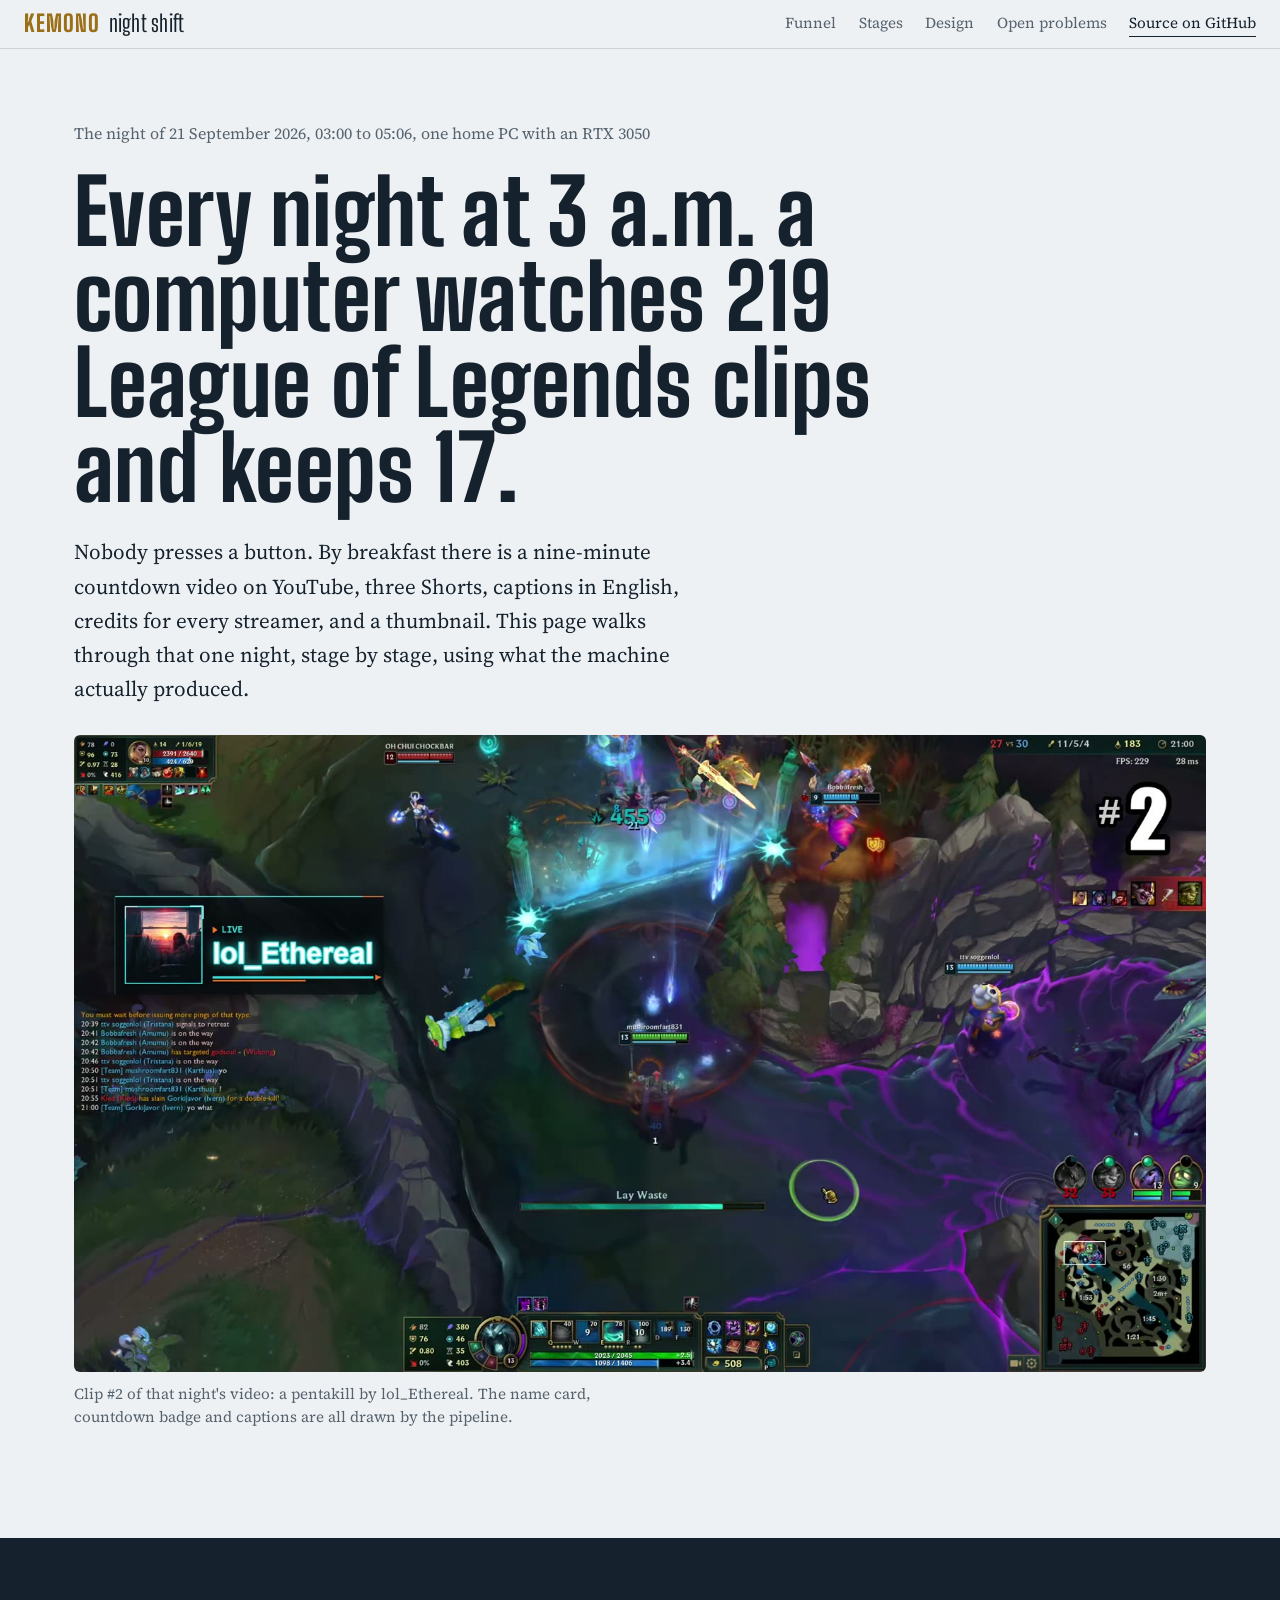
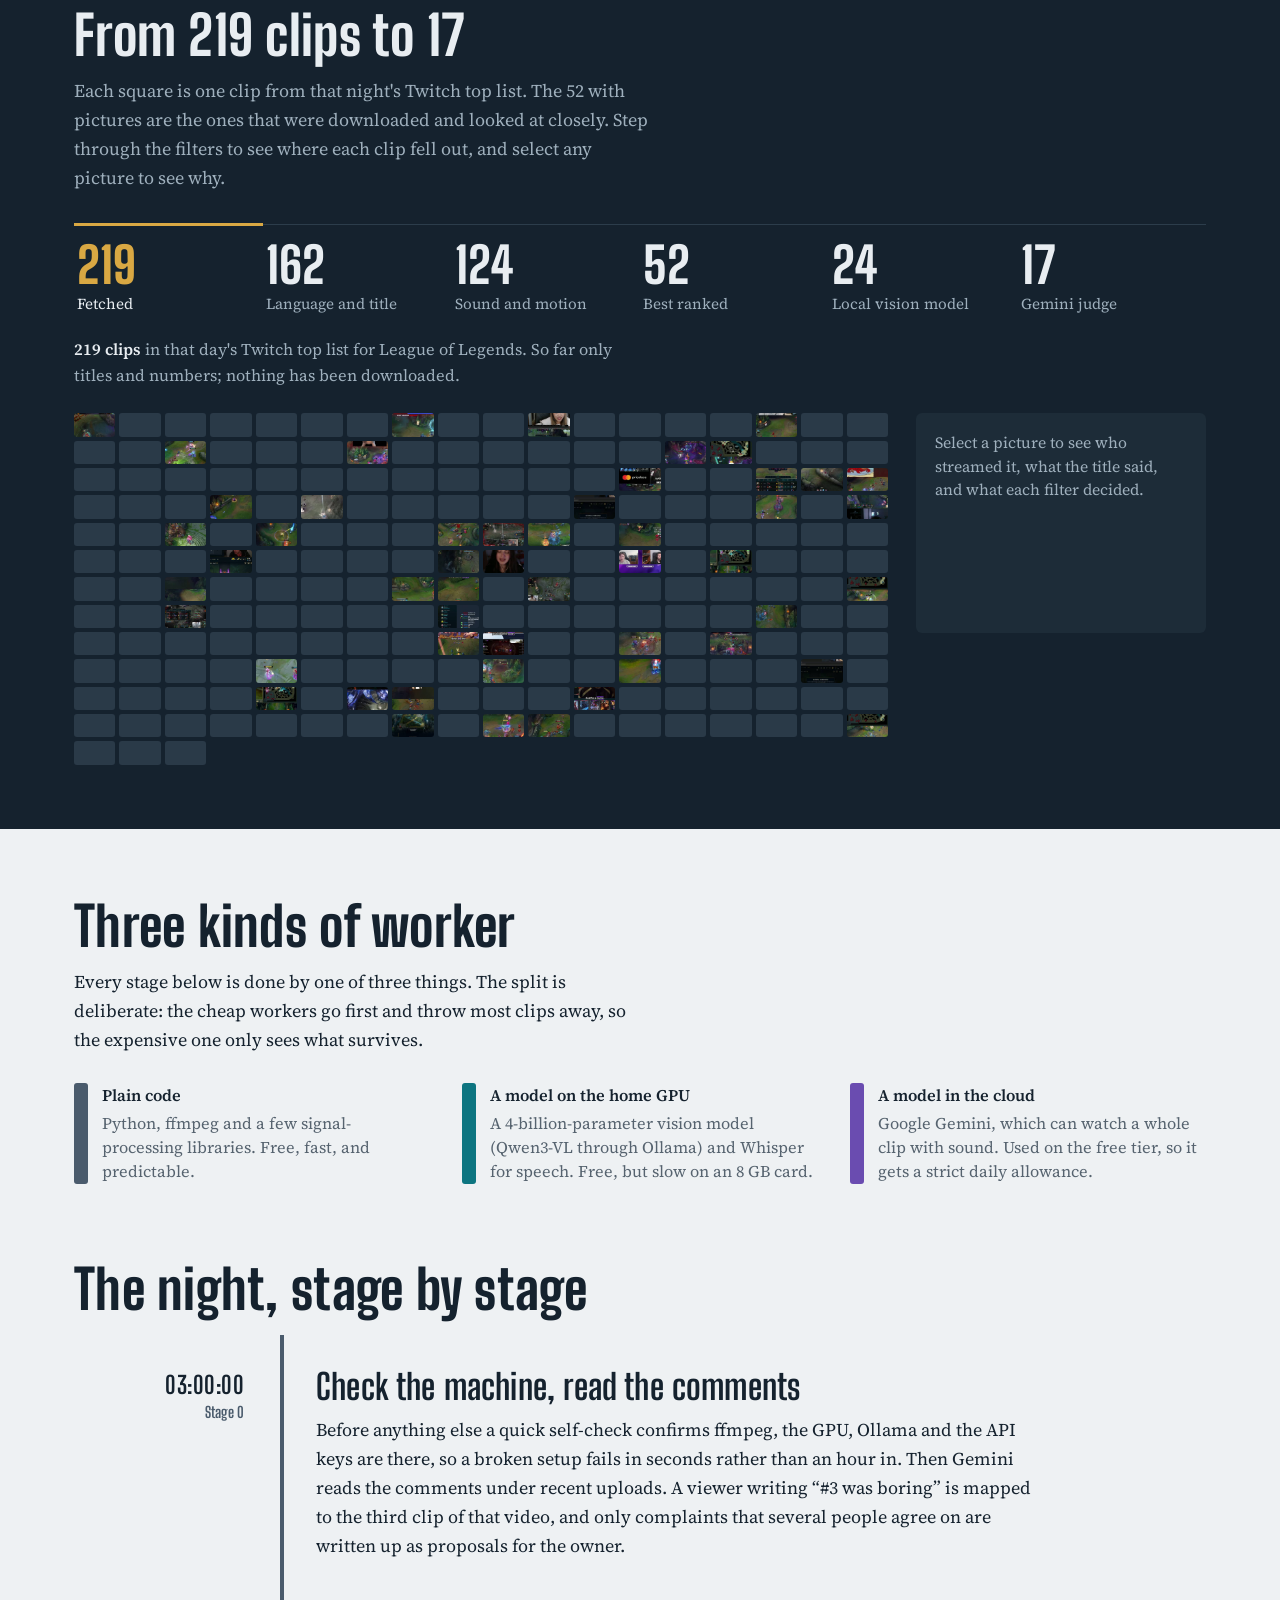
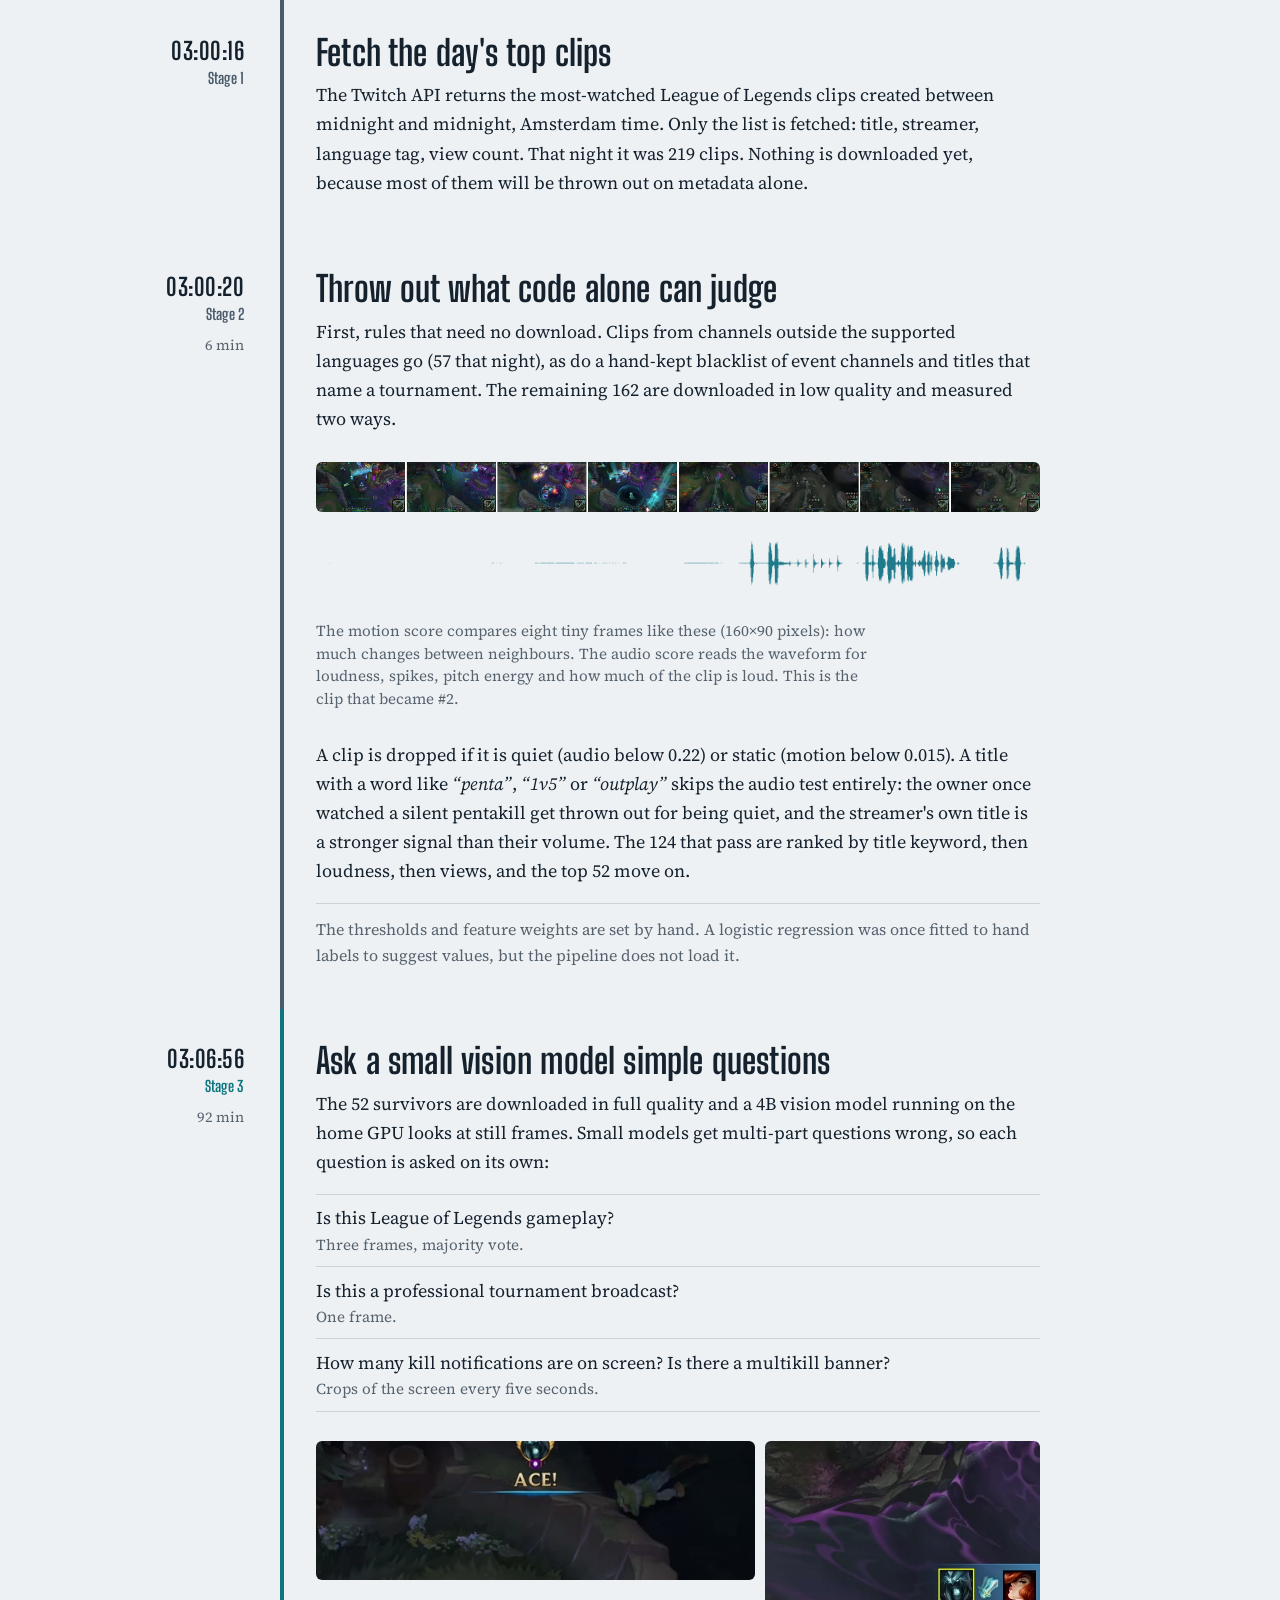
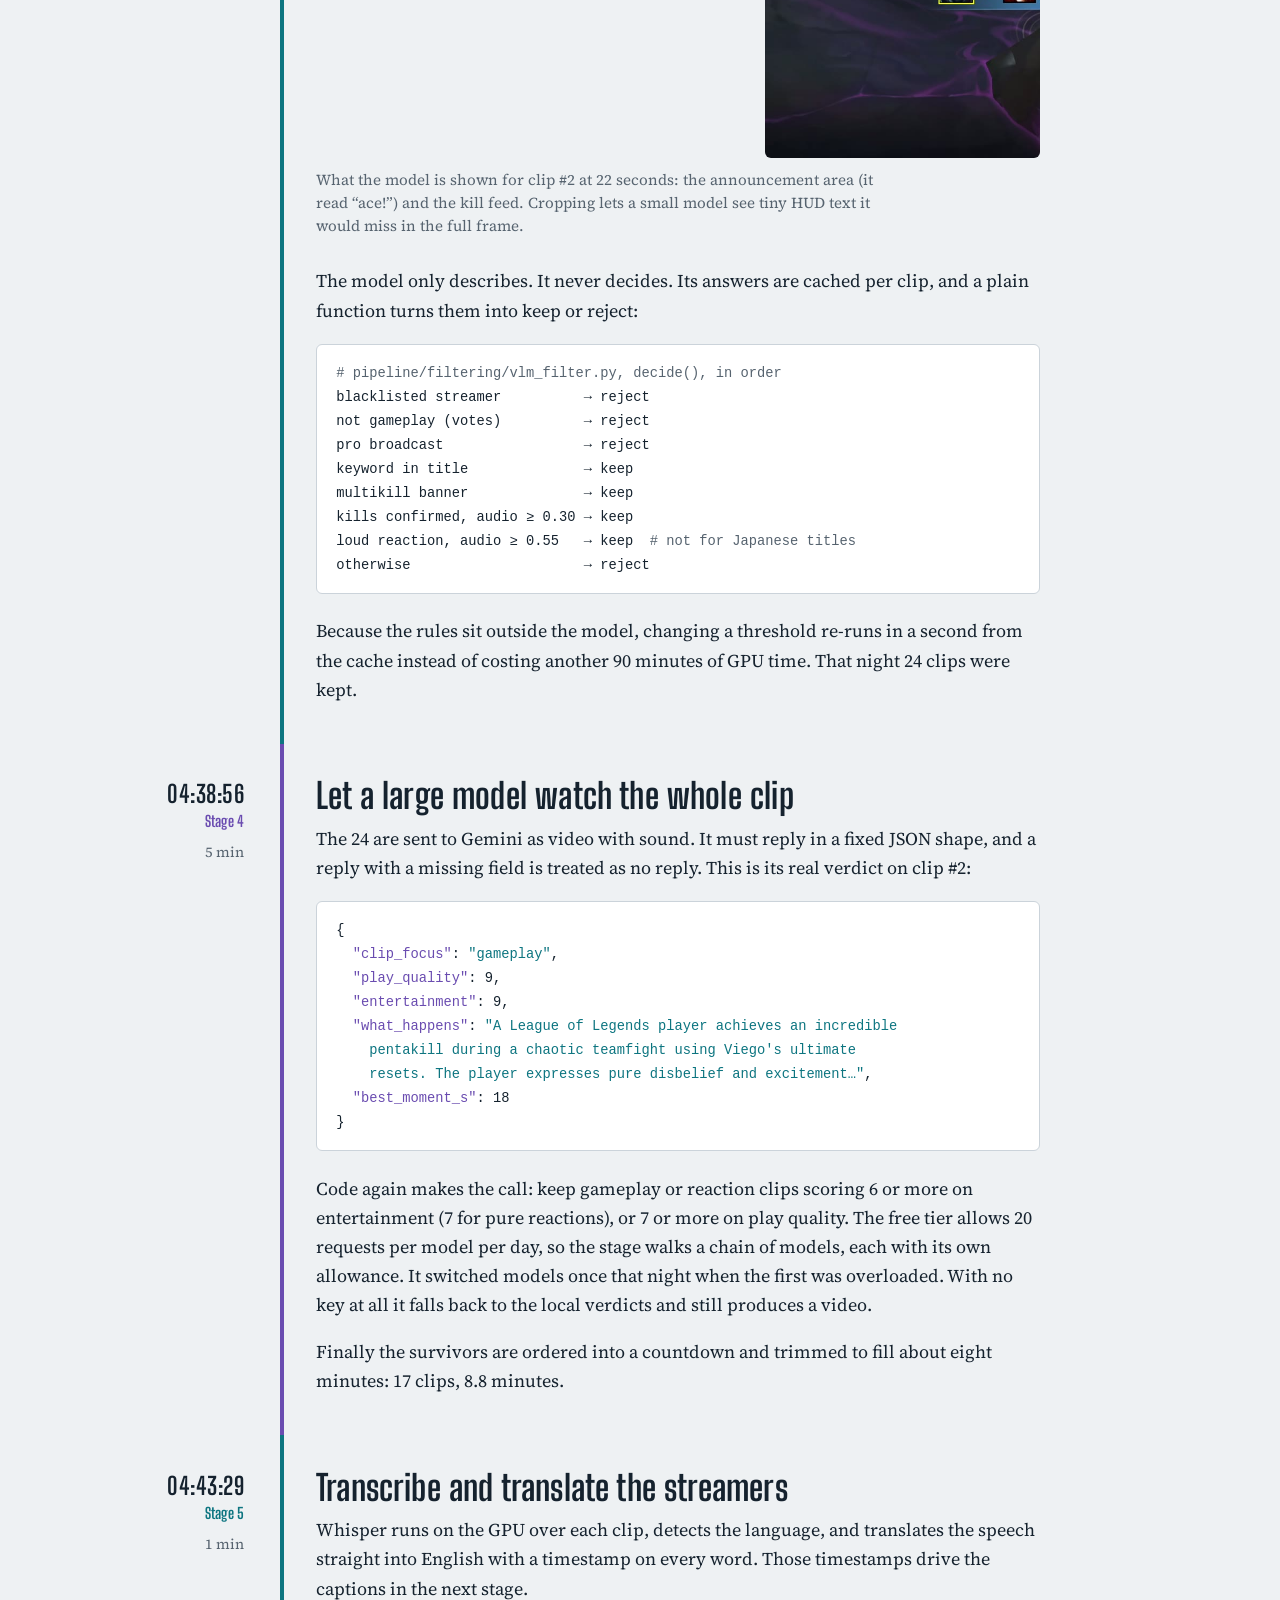
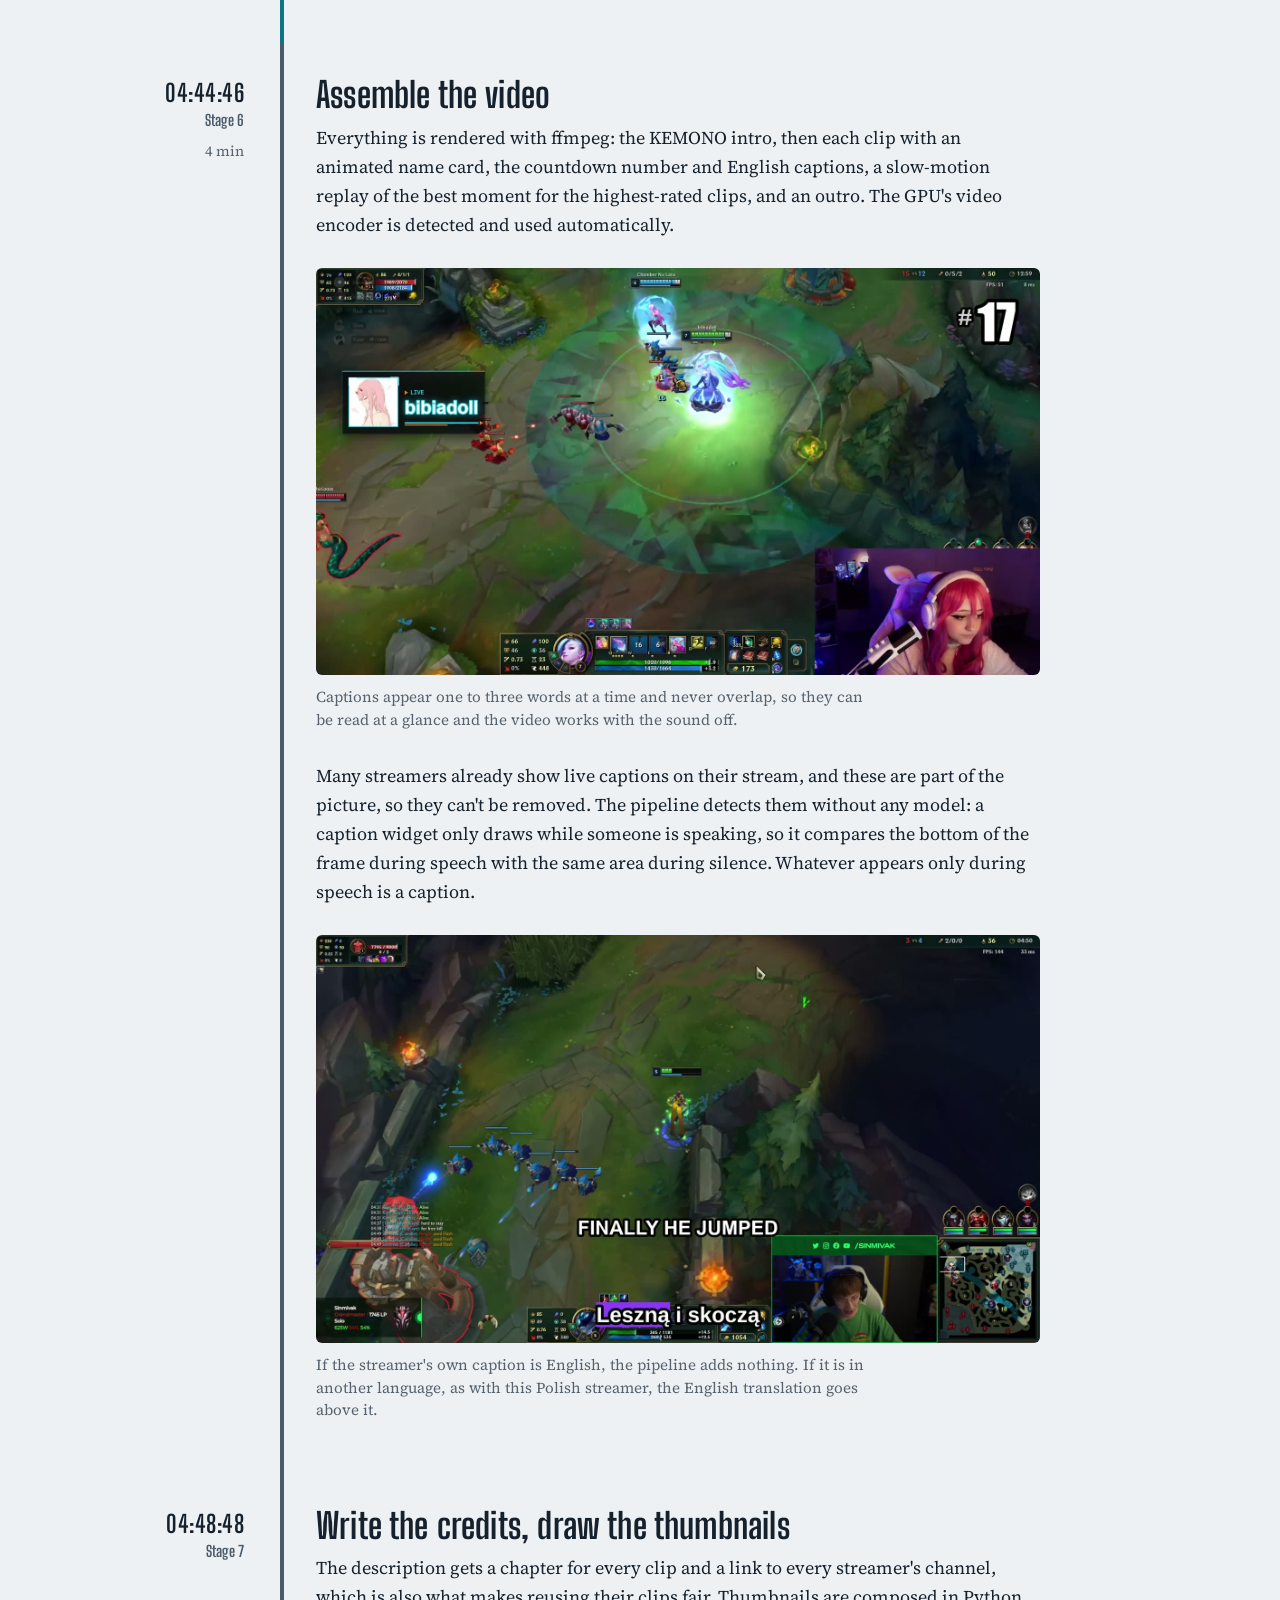
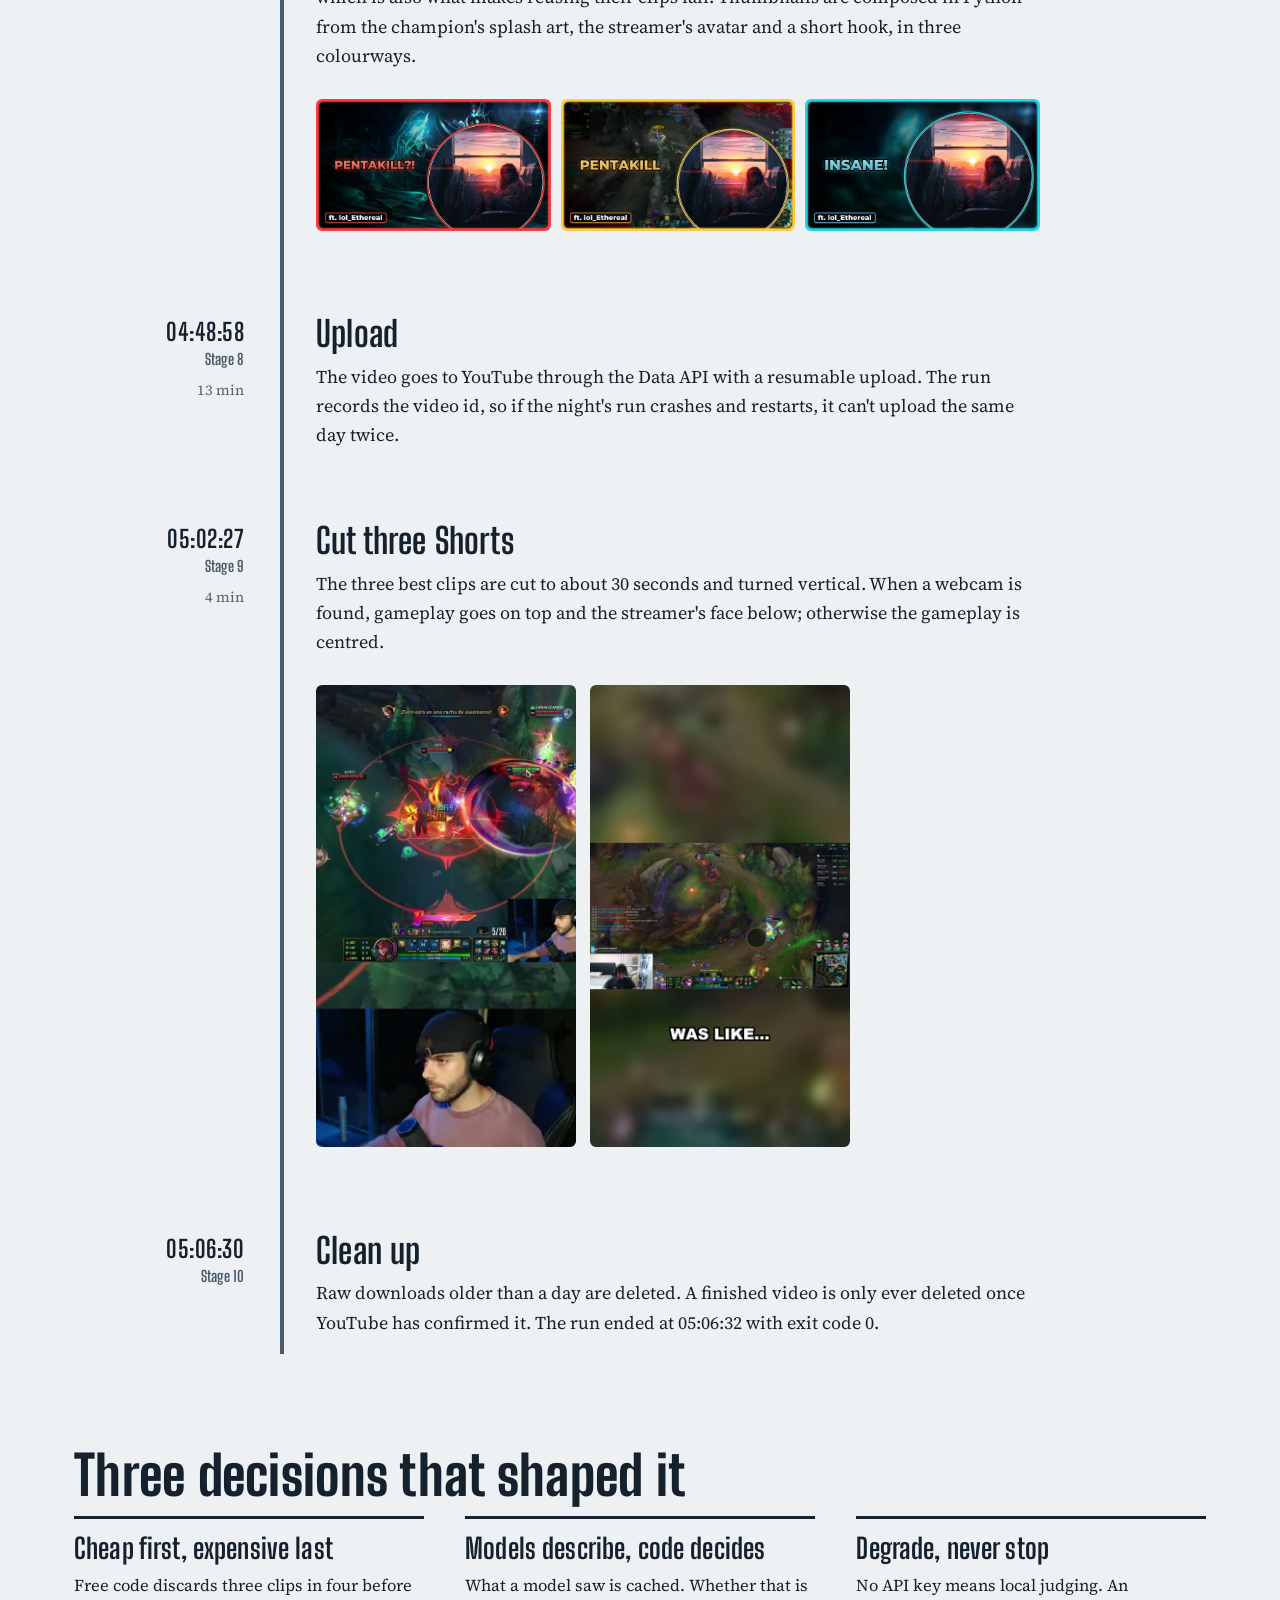
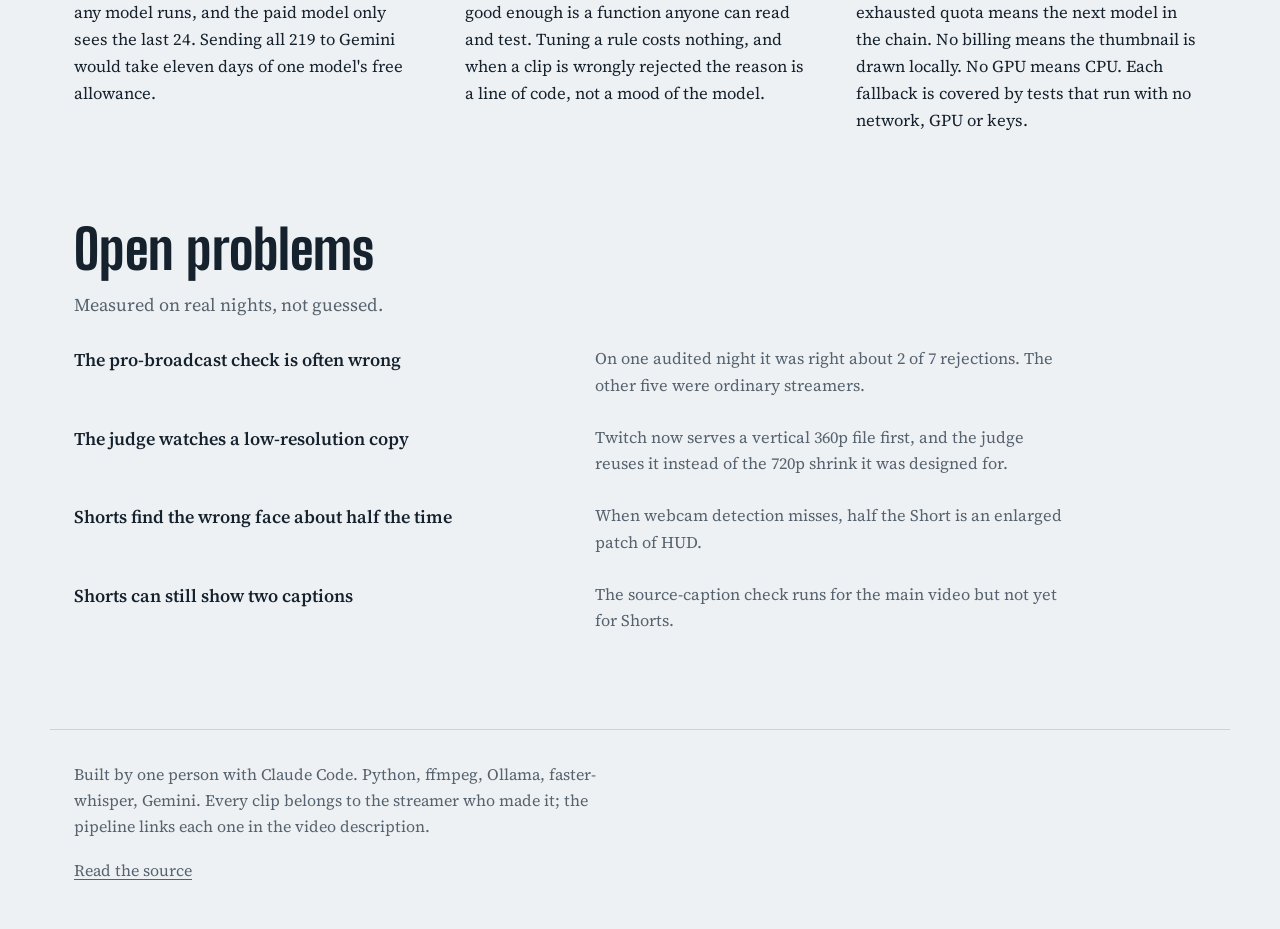
==== site/index.html @ 662e84f8 "Add project site (GitHub Pages) and pipeline map site/ walks through one real night (21 Sep 2026) st" ====
<!doctype html>
<html lang="en">
<head>
<meta charset="utf-8">
<meta name="viewport" content="width=device-width, initial-scale=1">
<title>KEMONO Night Shift</title>
<meta name="description" content="How an unattended pipeline turns 219 Twitch clips into one daily League of Legends video, stage by stage, with the real output of one night.">
<link rel="preconnect" href="https://fonts.googleapis.com">
<link rel="preconnect" href="https://fonts.gstatic.com" crossorigin>
<link href="https://fonts.googleapis.com/css2?family=Big+Shoulders+Display:wght@500;700;800&family=Source+Serif+4:ital,opsz,wght@0,8..60,400;0,8..60,600;1,8..60,400&family=JetBrains+Mono:wght@400;500&display=swap" rel="stylesheet">
<link rel="stylesheet" href="style.css">
<link rel="icon" href="data:image/svg+xml,%3Csvg xmlns='http://www.w3.org/2000/svg' viewBox='0 0 32 32'%3E%3Crect width='32' height='32' rx='6' fill='%2315222e'/%3E%3Cpath d='M9 7v18M9 16l10-9M12 13l8 12' stroke='%23c9982f' stroke-width='3.2' fill='none' stroke-linecap='round'/%3E%3C/svg%3E">
</head>
<body>

<header class="bar">
  <a class="brand" href="#top">KEMONO <span>night shift</span></a>
  <nav aria-label="Sections">
    <a href="#funnel">Funnel</a>
    <a href="#stages">Stages</a>
    <a href="#ideas">Design</a>
    <a href="#limits">Open problems</a>
    <a class="gh" href="https://github.com/Kemonoo/lol-highlights-pipeline">Source on GitHub</a>
  </nav>
</header>

<main id="top">

<section class="hero">
  <p class="dateline">The night of 21 September 2026, 03:00 to 05:06, one home PC with an RTX 3050</p>
  <h1>Every night at 3&nbsp;a.m. a computer watches 219 League of Legends clips and keeps 17.</h1>
  <p class="lede">Nobody presses a button. By breakfast there is a nine-minute countdown video on YouTube, three Shorts, captions in English, credits for every streamer, and a thumbnail. This page walks through that one night, stage by stage, using what the machine actually produced.</p>
  <figure class="plate hero-plate">
    <img src="assets/hero.jpg" width="1600" height="900" alt="A frame from the finished video: a teamfight in League of Legends, with the streamer name lol_Ethereal on an animated card at the left and a large #2 countdown badge at the top right.">
    <figcaption>Clip #2 of that night's video: a pentakill by lol_Ethereal. The name card, countdown badge and captions are all drawn by the pipeline.</figcaption>
  </figure>
</section>

<section id="funnel" class="funnel" aria-labelledby="funnel-h">
  <div class="wrap">
    <h2 id="funnel-h">From 219 clips to 17</h2>
    <p class="section-lede">Each square is one clip from that night's Twitch top list. The 52 with pictures are the ones that were downloaded and looked at closely. Step through the filters to see where each clip fell out, and select any picture to see why.</p>
  </div>

  <div class="funnel-ui">
    <ol class="steps" role="tablist" aria-label="Filter steps">
      <li><button role="tab" data-step="0" aria-selected="true"><b>219</b>Fetched</button></li>
      <li><button role="tab" data-step="1"><b>162</b>Language and title</button></li>
      <li><button role="tab" data-step="2"><b>124</b>Sound and motion</button></li>
      <li><button role="tab" data-step="3"><b>52</b>Best ranked</button></li>
      <li><button role="tab" data-step="4"><b>24</b>Local vision model</button></li>
      <li><button role="tab" data-step="5"><b>17</b>Gemini judge</button></li>
    </ol>
    <p class="step-note" id="step-note" aria-live="polite"></p>
    <div class="grid-wrap">
      <div class="grid" id="grid" aria-label="Clips"></div>
      <aside class="detail" id="detail" aria-live="polite">
        <p class="detail-empty">Select a picture to see who streamed it, what the title said, and what each filter decided.</p>
      </aside>
    </div>
  </div>
</section>

<section class="legend wrap" aria-label="Who does the work">
  <h2>Three kinds of worker</h2>
  <p>Every stage below is done by one of three things. The split is deliberate: the cheap workers go first and throw most clips away, so the expensive one only sees what survives.</p>
  <ul class="workers">
    <li class="w-code"><span class="swatch"></span><div><b>Plain code</b> Python, ffmpeg and a few signal-processing libraries. Free, fast, and predictable.</div></li>
    <li class="w-local"><span class="swatch"></span><div><b>A model on the home GPU</b> A 4-billion-parameter vision model (Qwen3-VL through Ollama) and Whisper for speech. Free, but slow on an 8&nbsp;GB card.</div></li>
    <li class="w-cloud"><span class="swatch"></span><div><b>A model in the cloud</b> Google Gemini, which can watch a whole clip with sound. Used on the free tier, so it gets a strict daily allowance.</div></li>
  </ul>
</section>

<section id="stages" class="stages" aria-labelledby="stages-h">
  <div class="wrap"><h2 id="stages-h">The night, stage by stage</h2></div>

  <article class="stage w-code">
    <div class="rail"><time>03:00:00</time><span class="num">0</span></div>
    <div class="body">
      <h3>Check the machine, read the comments</h3>
      <p>Before anything else a quick self-check confirms ffmpeg, the GPU, Ollama and the API keys are there, so a broken setup fails in seconds rather than an hour in. Then Gemini reads the comments under recent uploads. A viewer writing “#3 was boring” is mapped to the third clip of that video, and only complaints that several people agree on are written up as proposals for the owner.</p>
    </div>
  </article>

  <article class="stage w-code">
    <div class="rail"><time>03:00:16</time><span class="num">1</span></div>
    <div class="body">
      <h3>Fetch the day's top clips</h3>
      <p>The Twitch API returns the most-watched League of Legends clips created between midnight and midnight, Amsterdam time. Only the list is fetched: title, streamer, language tag, view count. That night it was 219 clips. Nothing is downloaded yet, because most of them will be thrown out on metadata alone.</p>
    </div>
  </article>

  <article class="stage w-code">
    <div class="rail"><time>03:00:20</time><span class="num">2</span><span class="took">6&nbsp;min</span></div>
    <div class="body">
      <h3>Throw out what code alone can judge</h3>
      <p>First, rules that need no download. Clips from channels outside the supported languages go (57 that night), as do a hand-kept blacklist of event channels and titles that name a tournament. The remaining 162 are downloaded in low quality and measured two ways.</p>
      <figure class="plate">
        <img src="assets/filmstrip.jpg" width="2602" height="180" loading="lazy" alt="Eight small frames sampled evenly across a 30 second clip, showing a teamfight moving across the map.">
        <img class="wave" src="assets/wave.png" width="1600" height="200" loading="lazy" alt="The audio waveform of the same clip, with a loud burst in the second half.">
        <figcaption>The motion score compares eight tiny frames like these (160×90 pixels): how much changes between neighbours. The audio score reads the waveform for loudness, spikes, pitch energy and how much of the clip is loud. This is the clip that became #2.</figcaption>
      </figure>
      <p>A clip is dropped if it is quiet (audio below 0.22) or static (motion below 0.015). A title with a word like <q>penta</q>, <q>1v5</q> or <q>outplay</q> skips the audio test entirely: the owner once watched a silent pentakill get thrown out for being quiet, and the streamer's own title is a stronger signal than their volume. The 124 that pass are ranked by title keyword, then loudness, then views, and the top 52 move on.</p>
      <p class="aside">The thresholds and feature weights are set by hand. A logistic regression was once fitted to hand labels to suggest values, but the pipeline does not load it.</p>
    </div>
  </article>

  <article class="stage w-local">
    <div class="rail"><time>03:06:56</time><span class="num">3</span><span class="took">92&nbsp;min</span></div>
    <div class="body">
      <h3>Ask a small vision model simple questions</h3>
      <p>The 52 survivors are downloaded in full quality and a 4B vision model running on the home GPU looks at still frames. Small models get multi-part questions wrong, so each question is asked on its own:</p>
      <ul class="qs">
        <li>Is this League of Legends gameplay? <span>Three frames, majority vote.</span></li>
        <li>Is this a professional tournament broadcast? <span>One frame.</span></li>
        <li>How many kill notifications are on screen? Is there a multikill banner? <span>Crops of the screen every five seconds.</span></li>
      </ul>
      <figure class="plate crops">
        <div class="crop-row">
          <img src="assets/crop_banner.jpg" width="512" height="163" loading="lazy" alt="A crop of the top centre of the screen showing the ACE! announcement banner.">
          <img src="assets/crop_killfeed.jpg" width="512" height="592" loading="lazy" alt="A crop of the right edge of the screen showing a kill notification with two champion icons.">
        </div>
        <figcaption>What the model is shown for clip #2 at 22 seconds: the announcement area (it read “ace!”) and the kill feed. Cropping lets a small model see tiny HUD text it would miss in the full frame.</figcaption>
      </figure>
      <p>The model only describes. It never decides. Its answers are cached per clip, and a plain function turns them into keep or reject:</p>
<pre class="code"><code><span class="c"># pipeline/filtering/vlm_filter.py, decide(), in order</span>
blacklisted streamer          → reject
not gameplay (votes)          → reject
pro broadcast                 → reject
keyword in title              → keep
multikill banner              → keep
kills confirmed, audio ≥ 0.30 → keep
loud reaction, audio ≥ 0.55   → keep  <span class="c"># not for Japanese titles</span>
otherwise                     → reject</code></pre>
      <p>Because the rules sit outside the model, changing a threshold re-runs in a second from the cache instead of costing another 90 minutes of GPU time. That night 24 clips were kept.</p>
    </div>
  </article>

  <article class="stage w-cloud">
    <div class="rail"><time>04:38:56</time><span class="num">4</span><span class="took">5&nbsp;min</span></div>
    <div class="body">
      <h3>Let a large model watch the whole clip</h3>
      <p>The 24 are sent to Gemini as video with sound. It must reply in a fixed JSON shape, and a reply with a missing field is treated as no reply. This is its real verdict on clip #2:</p>
<pre class="code json"><code>{
  <span class="k">"clip_focus"</span>: <span class="s">"gameplay"</span>,
  <span class="k">"play_quality"</span>: 9,
  <span class="k">"entertainment"</span>: 9,
  <span class="k">"what_happens"</span>: <span class="s">"A League of Legends player achieves an incredible
    pentakill during a chaotic teamfight using Viego's ultimate
    resets. The player expresses pure disbelief and excitement…"</span>,
  <span class="k">"best_moment_s"</span>: 18
}</code></pre>
      <p>Code again makes the call: keep gameplay or reaction clips scoring 6 or more on entertainment (7 for pure reactions), or 7 or more on play quality. The free tier allows 20 requests per model per day, so the stage walks a chain of models, each with its own allowance. It switched models once that night when the first was overloaded. With no key at all it falls back to the local verdicts and still produces a video.</p>
      <p>Finally the survivors are ordered into a countdown and trimmed to fill about eight minutes: 17 clips, 8.8 minutes.</p>
    </div>
  </article>

  <article class="stage w-local">
    <div class="rail"><time>04:43:29</time><span class="num">5</span><span class="took">1&nbsp;min</span></div>
    <div class="body">
      <h3>Transcribe and translate the streamers</h3>
      <p>Whisper runs on the GPU over each clip, detects the language, and translates the speech straight into English with a timestamp on every word. Those timestamps drive the captions in the next stage.</p>
    </div>
  </article>

  <article class="stage w-code">
    <div class="rail"><time>04:44:46</time><span class="num">6</span><span class="took">4&nbsp;min</span></div>
    <div class="body">
      <h3>Assemble the video</h3>
      <p>Everything is rendered with ffmpeg: the KEMONO intro, then each clip with an animated name card, the countdown number and English captions, a slow-motion replay of the best moment for the highest-rated clips, and an outro. The GPU's video encoder is detected and used automatically.</p>
      <figure class="plate">
        <img src="assets/caption_en.jpg" width="1600" height="900" loading="lazy" alt="Clip #17: a streamer's gameplay with her webcam at bottom right, the name card bibiadoll at the left, and the English caption LET'S GO NOW near the bottom.">
        <figcaption>Captions appear one to three words at a time and never overlap, so they can be read at a glance and the video works with the sound off.</figcaption>
      </figure>
      <p>Many streamers already show live captions on their stream, and these are part of the picture, so they can't be removed. The pipeline detects them without any model: a caption widget only draws while someone is speaking, so it compares the bottom of the frame during speech with the same area during silence. Whatever appears only during speech is a caption.</p>
      <figure class="plate">
        <img src="assets/caption_translate.jpg" width="1600" height="900" loading="lazy" alt="Clip #12: a Polish streamer's own caption at the bottom reads 'Leszną i skoczą', and the pipeline's English translation FINALLY HE JUMPED sits above it.">
        <figcaption>If the streamer's own caption is English, the pipeline adds nothing. If it is in another language, as with this Polish streamer, the English translation goes above it.</figcaption>
      </figure>
    </div>
  </article>

  <article class="stage w-code">
    <div class="rail"><time>04:48:48</time><span class="num">7</span></div>
    <div class="body">
      <h3>Write the credits, draw the thumbnails</h3>
      <p>The description gets a chapter for every clip and a link to every streamer's channel, which is also what makes reusing their clips fair. Thumbnails are composed in Python from the champion's splash art, the streamer's avatar and a short hook, in three colourways.</p>
      <figure class="plate thumbs">
        <img src="assets/thumb_1.jpg" width="1280" height="720" loading="lazy" alt="Thumbnail with Karthus splash art, a red border and the word PENTAKILL?! beside the streamer's circular avatar.">
        <img src="assets/thumb_2.jpg" width="1280" height="720" loading="lazy" alt="Thumbnail variant with a gameplay frame behind the gold word PENTAKILL.">
        <img src="assets/thumb_3.jpg" width="1280" height="720" loading="lazy" alt="Thumbnail variant in teal with the word INSANE!">
      </figure>
    </div>
  </article>

  <article class="stage w-code">
    <div class="rail"><time>04:48:58</time><span class="num">8</span><span class="took">13&nbsp;min</span></div>
    <div class="body">
      <h3>Upload</h3>
      <p>The video goes to YouTube through the Data API with a resumable upload. The run records the video id, so if the night's run crashes and restarts, it can't upload the same day twice.</p>
    </div>
  </article>

  <article class="stage w-code">
    <div class="rail"><time>05:02:27</time><span class="num">9</span><span class="took">4&nbsp;min</span></div>
    <div class="body">
      <h3>Cut three Shorts</h3>
      <p>The three best clips are cut to about 30 seconds and turned vertical. When a webcam is found, gameplay goes on top and the streamer's face below; otherwise the gameplay is centred.</p>
      <figure class="plate shorts">
        <img src="assets/short_1.jpg" width="540" height="960" loading="lazy" alt="A vertical Short: gameplay in the top half, the streamer's webcam filling the bottom half.">
        <img src="assets/short_2.jpg" width="540" height="960" loading="lazy" alt="A vertical Short with the gameplay centred on a blurred background.">
      </figure>
    </div>
  </article>

  <article class="stage w-code last">
    <div class="rail"><time>05:06:30</time><span class="num">10</span></div>
    <div class="body">
      <h3>Clean up</h3>
      <p>Raw downloads older than a day are deleted. A finished video is only ever deleted once YouTube has confirmed it. The run ended at 05:06:32 with exit code 0.</p>
    </div>
  </article>
</section>

<section id="ideas" class="ideas wrap" aria-labelledby="ideas-h">
  <h2 id="ideas-h">Three decisions that shaped it</h2>
  <div class="idea">
    <h3>Cheap first, expensive last</h3>
    <p>Free code discards three clips in four before any model runs, and the paid model only sees the last 24. Sending all 219 to Gemini would take eleven days of one model's free allowance.</p>
  </div>
  <div class="idea">
    <h3>Models describe, code decides</h3>
    <p>What a model saw is cached. Whether that is good enough is a function anyone can read and test. Tuning a rule costs nothing, and when a clip is wrongly rejected the reason is a line of code, not a mood of the model.</p>
  </div>
  <div class="idea">
    <h3>Degrade, never stop</h3>
    <p>No API key means local judging. An exhausted quota means the next model in the chain. No billing means the thumbnail is drawn locally. No GPU means CPU. Each fallback is covered by tests that run with no network, GPU or keys.</p>
  </div>
</section>

<section id="limits" class="limits wrap" aria-labelledby="limits-h">
  <h2 id="limits-h">Open problems</h2>
  <p>Measured on real nights, not guessed.</p>
  <dl>
    <dt>The pro-broadcast check is often wrong</dt>
    <dd>On one audited night it was right about 2 of 7 rejections. The other five were ordinary streamers.</dd>
    <dt>The judge watches a low-resolution copy</dt>
    <dd>Twitch now serves a vertical 360p file first, and the judge reuses it instead of the 720p shrink it was designed for.</dd>
    <dt>Shorts find the wrong face about half the time</dt>
    <dd>When webcam detection misses, half the Short is an enlarged patch of HUD.</dd>
    <dt>Shorts can still show two captions</dt>
    <dd>The source-caption check runs for the main video but not yet for Shorts.</dd>
  </dl>
</section>

</main>

<footer class="foot wrap">
  <p>Built by one person with Claude Code. Python, ffmpeg, Ollama, faster-whisper, Gemini. Every clip belongs to the streamer who made it; the pipeline links each one in the video description.</p>
  <p><a href="https://github.com/Kemonoo/lol-highlights-pipeline">Read the source</a></p>
</footer>

<script src="funnel.js" defer></script>
</body>
</html>
---- site/style.css ----
:root {
  --paper: #eef1f3;
  --panel: #ffffff;
  --ink: #15222e;
  --muted: #56636f;
  --rule: #cbd3da;
  --gold: #9a6f18;
  --w-code: #4a5b6c;
  --w-local: #0d7580;
  --w-cloud: #6a4cb0;
  /* the funnel band stays dark in both themes: gameplay stills read best on it */
  --band: #15222e;
  --band-ink: #e8edf1;
  --band-muted: #9fb0bd;
  --band-gold: #d9a843;
  --serif: "Source Serif 4", Georgia, serif;
  --display: "Big Shoulders Display", "Arial Narrow", sans-serif;
  --mono: "JetBrains Mono", ui-monospace, Consolas, monospace;
  color-scheme: light;
}
@media (prefers-color-scheme: dark) {
  :root:not([data-theme="light"]) {
    --paper: #10181f; --panel: #17222c; --ink: #e4e9ed; --muted: #98a5b0; --rule: #2b3945;
    --gold: #d9a843; --w-code: #8fa3b6; --w-local: #3fb5bf; --w-cloud: #a58cec;
    --band: #0a1117; color-scheme: dark;
  }
}
:root[data-theme="dark"] {
  --paper: #10181f; --panel: #17222c; --ink: #e4e9ed; --muted: #98a5b0; --rule: #2b3945;
  --gold: #d9a843; --w-code: #8fa3b6; --w-local: #3fb5bf; --w-cloud: #a58cec;
  --band: #0a1117; color-scheme: dark;
}

* { box-sizing: border-box; }
html { scroll-behavior: smooth; -webkit-text-size-adjust: 100%; }
@media (prefers-reduced-motion: reduce) { html { scroll-behavior: auto; } }
body {
  margin: 0; background: var(--paper); color: var(--ink);
  font: 400 1.125rem/1.62 var(--serif);
  font-optical-sizing: auto;
  -webkit-font-smoothing: antialiased;
}
img { max-width: 100%; height: auto; display: block; }
a { color: inherit; text-decoration-thickness: 1px; text-underline-offset: 3px; }
a:hover { color: var(--gold); }
:focus-visible { outline: 3px solid var(--gold); outline-offset: 3px; border-radius: 2px; }
q { font-style: italic; quotes: "“" "”"; }

h1, h2, h3 { font-family: var(--display); font-weight: 800; line-height: .95; letter-spacing: .005em; margin: 0; }
h2 { font-size: clamp(2.2rem, 4.6vw, 3.4rem); margin-bottom: .9rem; }
h3 { font-size: clamp(1.7rem, 3vw, 2.2rem); font-weight: 700; margin-bottom: .7rem; }
p { margin: 0 0 1.1rem; }

.wrap { max-width: 1180px; margin: 0 auto; padding: 0 24px; }
.wrap > p, .section-lede { max-width: 64ch; }

/* ---------- top bar ---------- */
.bar {
  position: sticky; top: 0; z-index: 10;
  display: flex; align-items: center; justify-content: space-between; gap: 1rem;
  padding: .7rem 24px; background: color-mix(in srgb, var(--paper) 88%, transparent);
  backdrop-filter: blur(10px); border-bottom: 1px solid var(--rule);
}
.brand { font: 800 1.45rem/1 var(--display); text-decoration: none; letter-spacing: .04em; color: var(--gold); }
.brand span { color: var(--ink); font-weight: 500; letter-spacing: .01em; margin-left: .2rem; }
.bar nav { display: flex; gap: 1.4rem; font-size: .95rem; }
.bar nav a { text-decoration: none; color: var(--muted); }
.bar nav a:hover { color: var(--ink); }
.bar nav .gh { color: var(--ink); border-bottom: 1px solid currentColor; }
@media (max-width: 820px) { .bar nav a:not(.gh) { display: none; } }

/* ---------- hero ---------- */
.hero { max-width: 1180px; margin: 0 auto; padding: 4.5rem 24px 3rem; }
.dateline { color: var(--muted); font-size: 1rem; margin-bottom: 1.4rem; }
.hero h1 { font-size: clamp(2.9rem, 7vw, 6.2rem); max-width: 21ch; margin-bottom: 1.6rem; }
.lede { font-size: clamp(1.15rem, 1.7vw, 1.32rem); max-width: 58ch; color: var(--ink); }
.hero-plate { margin-top: 2.6rem; }

.plate { margin: 1.8rem 0; }
.plate img { border-radius: 6px; background: #0d151c; }
.plate figcaption { font-size: .95rem; line-height: 1.5; color: var(--muted); margin-top: .7rem; max-width: 70ch; }

/* ---------- funnel ---------- */
.funnel { background: var(--band); color: var(--band-ink); padding: 4.5rem 0 4rem; margin-top: 2rem; }
.funnel .section-lede { color: var(--band-muted); }
.funnel-ui { max-width: 1180px; margin: 0 auto; padding: 0 24px; }
.steps {
  list-style: none; margin: 2rem 0 0; padding: 0;
  display: grid; grid-template-columns: repeat(6, 1fr);
  border-top: 1px solid #2c3d4b;
}
.steps button {
  all: unset; box-sizing: border-box; cursor: pointer; width: 100%;
  padding: .9rem .2rem 1rem; color: var(--band-muted); font-size: .95rem; line-height: 1.25;
  border-top: 3px solid transparent; margin-top: -2px;
}
.steps b { display: block; font: 800 clamp(2rem, 4vw, 3.1rem)/1 var(--display); color: var(--band-ink); margin-bottom: .25rem; }
.steps button[aria-selected="true"] { color: var(--band-ink); border-top-color: var(--band-gold); }
.steps button[aria-selected="true"] b { color: var(--band-gold); }
.steps button:hover { color: var(--band-ink); }
.steps button:focus-visible { outline: 2px solid var(--band-gold); outline-offset: -2px; }
.step-note { color: var(--band-muted); min-height: 3.4em; margin: .4rem 0 1.4rem; max-width: 72ch; font-size: 1.02rem; }
.step-note strong { color: var(--band-ink); font-weight: 600; }

.grid-wrap { display: grid; grid-template-columns: 1fr 290px; gap: 28px; align-items: start; }
.grid { display: grid; grid-template-columns: repeat(18, 1fr); gap: 4px; }
.cell {
  aspect-ratio: 16 / 9; border-radius: 3px; background: #2a3a48;
  transition: opacity .45s ease, filter .45s ease, transform .2s ease;
}
button.cell { all: unset; aspect-ratio: 16 / 9; border-radius: 3px; cursor: pointer; overflow: hidden; background: #2a3a48;
  transition: opacity .45s ease, filter .45s ease, box-shadow .15s ease; }
button.cell img { width: 100%; height: 100%; object-fit: cover; }
button.cell:hover, button.cell[aria-pressed="true"] { box-shadow: 0 0 0 2px var(--band-gold); position: relative; z-index: 1; }
button.cell:focus-visible { box-shadow: 0 0 0 3px var(--band-gold); }
.cell.out { opacity: .12; filter: grayscale(1); }
button.cell.out { opacity: .22; }
@media (prefers-reduced-motion: reduce) { .cell, button.cell { transition: none; } }

.detail { background: #1d2c38; border-radius: 6px; padding: 1.1rem 1.2rem; font-size: .98rem; line-height: 1.5; min-height: 220px; position: sticky; top: 76px; }
.detail-empty { color: var(--band-muted); margin: 0; }
.detail img { border-radius: 4px; margin-bottom: .8rem; }
.detail .who { font: 700 1.5rem/1 var(--display); margin: 0 0 .3rem; }
.detail .title { color: var(--band-muted); font-style: italic; margin: 0 0 .9rem; overflow-wrap: anywhere; }
.detail ol { list-style: none; margin: 0; padding: 0; }
.detail li { padding: .45rem 0; border-top: 1px solid #2c3d4b; display: grid; grid-template-columns: 1.3em 1fr; gap: .4rem; }
.detail li::before { content: "✓"; color: #7fd1a8; }
.detail li.no::before { content: "✕"; color: #f08a7e; }
.detail li.no { color: var(--band-ink); }
.detail li span { color: var(--band-muted); display: block; font-size: .9rem; }
.detail .rank { color: var(--band-gold); font: 800 1.2rem/1 var(--display); }

/* ---------- legend ---------- */
.legend { padding-top: 4.5rem; }
.workers { list-style: none; padding: 0; margin: 1.8rem 0 0; display: grid; grid-template-columns: repeat(3, 1fr); gap: 2rem; }
.workers li { display: grid; grid-template-columns: 14px 1fr; gap: .9rem; font-size: 1.02rem; line-height: 1.5; color: var(--muted); }
.workers b { display: block; color: var(--ink); font-weight: 600; margin-bottom: .2rem; }
.swatch { width: 14px; border-radius: 3px; background: var(--c); }
.w-code { --c: var(--w-code); }
.w-local { --c: var(--w-local); }
.w-cloud { --c: var(--w-cloud); }

/* ---------- stages ---------- */
.stages { padding: 5rem 0 2rem; }
.stages > .wrap { margin-bottom: 1.2rem; }
.stage { max-width: 1180px; margin: 0 auto; padding: 0 24px; display: grid; grid-template-columns: 170px minmax(0, 760px); gap: 0 36px; }
.rail { position: relative; padding-top: 2.4rem; text-align: right; }
.rail time { display: block; font: 700 1.5rem/1 var(--display); letter-spacing: .02em; font-variant-numeric: tabular-nums; }
.rail .num { display: inline-block; margin-top: .5rem; font: 700 .95rem/1 var(--display); color: var(--c); }
.rail .num::before { content: "Stage "; }
.rail .took { display: block; color: var(--muted); font-size: .9rem; margin-top: .35rem; }
.body { border-left: 4px solid var(--c); padding: 2.2rem 0 1.4rem 32px; }
.stage.last .body { padding-bottom: 0; }
.aside { font-size: 1rem; color: var(--muted); border-top: 1px solid var(--rule); padding-top: .8rem; }

.qs { padding: 0; margin: 0 0 1.2rem; list-style: none; }
.qs li { padding: .55rem 0; border-top: 1px solid var(--rule); }
.qs li:last-child { border-bottom: 1px solid var(--rule); }
.qs span { display: block; color: var(--muted); font-size: .95rem; }

.code {
  font: 400 .86rem/1.6 var(--mono); background: var(--panel); border: 1px solid var(--rule);
  border-radius: 6px; padding: 1rem 1.2rem; overflow-x: auto; margin: 1.2rem 0 1.4rem; white-space: pre;
}
.code .c { color: var(--muted); }
.code .k { color: var(--w-cloud); }
.code .s { color: var(--w-local); }

.plate .wave { margin-top: 6px; background: transparent; }
.crop-row { display: grid; grid-template-columns: 1.6fr 1fr; gap: 10px; align-items: start; }
.thumbs { display: grid; grid-template-columns: repeat(3, 1fr); gap: 10px; }
.shorts { display: grid; grid-template-columns: repeat(2, minmax(0, 260px)); gap: 14px; }

/* ---------- ideas / limits ---------- */
.ideas { padding-top: 4rem; }
.ideas { display: grid; grid-template-columns: repeat(3, 1fr); gap: 0 2.6rem; }
.ideas h2 { grid-column: 1 / -1; }
.idea { border-top: 3px solid var(--ink); padding-top: 1rem; }
.idea h3 { font-size: 1.75rem; }
.idea p { font-size: 1.04rem; }

.limits { padding-top: 4.5rem; padding-bottom: 2rem; }
.limits > p { color: var(--muted); }
.limits dl { margin: 1.6rem 0 0; display: grid; grid-template-columns: repeat(2, 1fr); gap: 1.6rem 2.6rem; max-width: 1000px; }
.limits dt { font-weight: 600; margin-bottom: .25rem; }
.limits dd { margin: 0; color: var(--muted); font-size: 1.02rem; }
.limits dl > div { }

.foot { border-top: 1px solid var(--rule); margin-top: 4rem; padding-top: 2rem; padding-bottom: 4rem; color: var(--muted); font-size: 1rem; }
.foot p { max-width: 70ch; }

/* ---------- small screens ---------- */
@media (max-width: 960px) {
  .grid-wrap { grid-template-columns: 1fr; }
  .detail { position: static; min-height: 0; }
  .ideas, .workers, .limits dl { grid-template-columns: 1fr; }
  .idea { margin-bottom: 1.6rem; }
}
@media (max-width: 720px) {
  .wrap, .hero, .funnel-ui, .stage { padding-left: 16px; padding-right: 16px; }
  .bar { padding-left: 16px; padding-right: 16px; }
  .hero { padding-top: 2.6rem; }
  .steps { grid-template-columns: repeat(3, 1fr); }
  .grid { grid-template-columns: repeat(11, 1fr); gap: 3px; }
  .stage { grid-template-columns: minmax(0, 1fr); }
  .rail { text-align: left; padding-top: 2rem; display: flex; gap: .8rem; align-items: baseline; flex-wrap: wrap; }
  .rail .num, .rail .took { margin: 0; }
  .body { padding: .8rem 0 1.2rem 18px; }
  .thumbs { grid-template-columns: 1fr; }
  .crop-row { grid-template-columns: 1fr; }
}
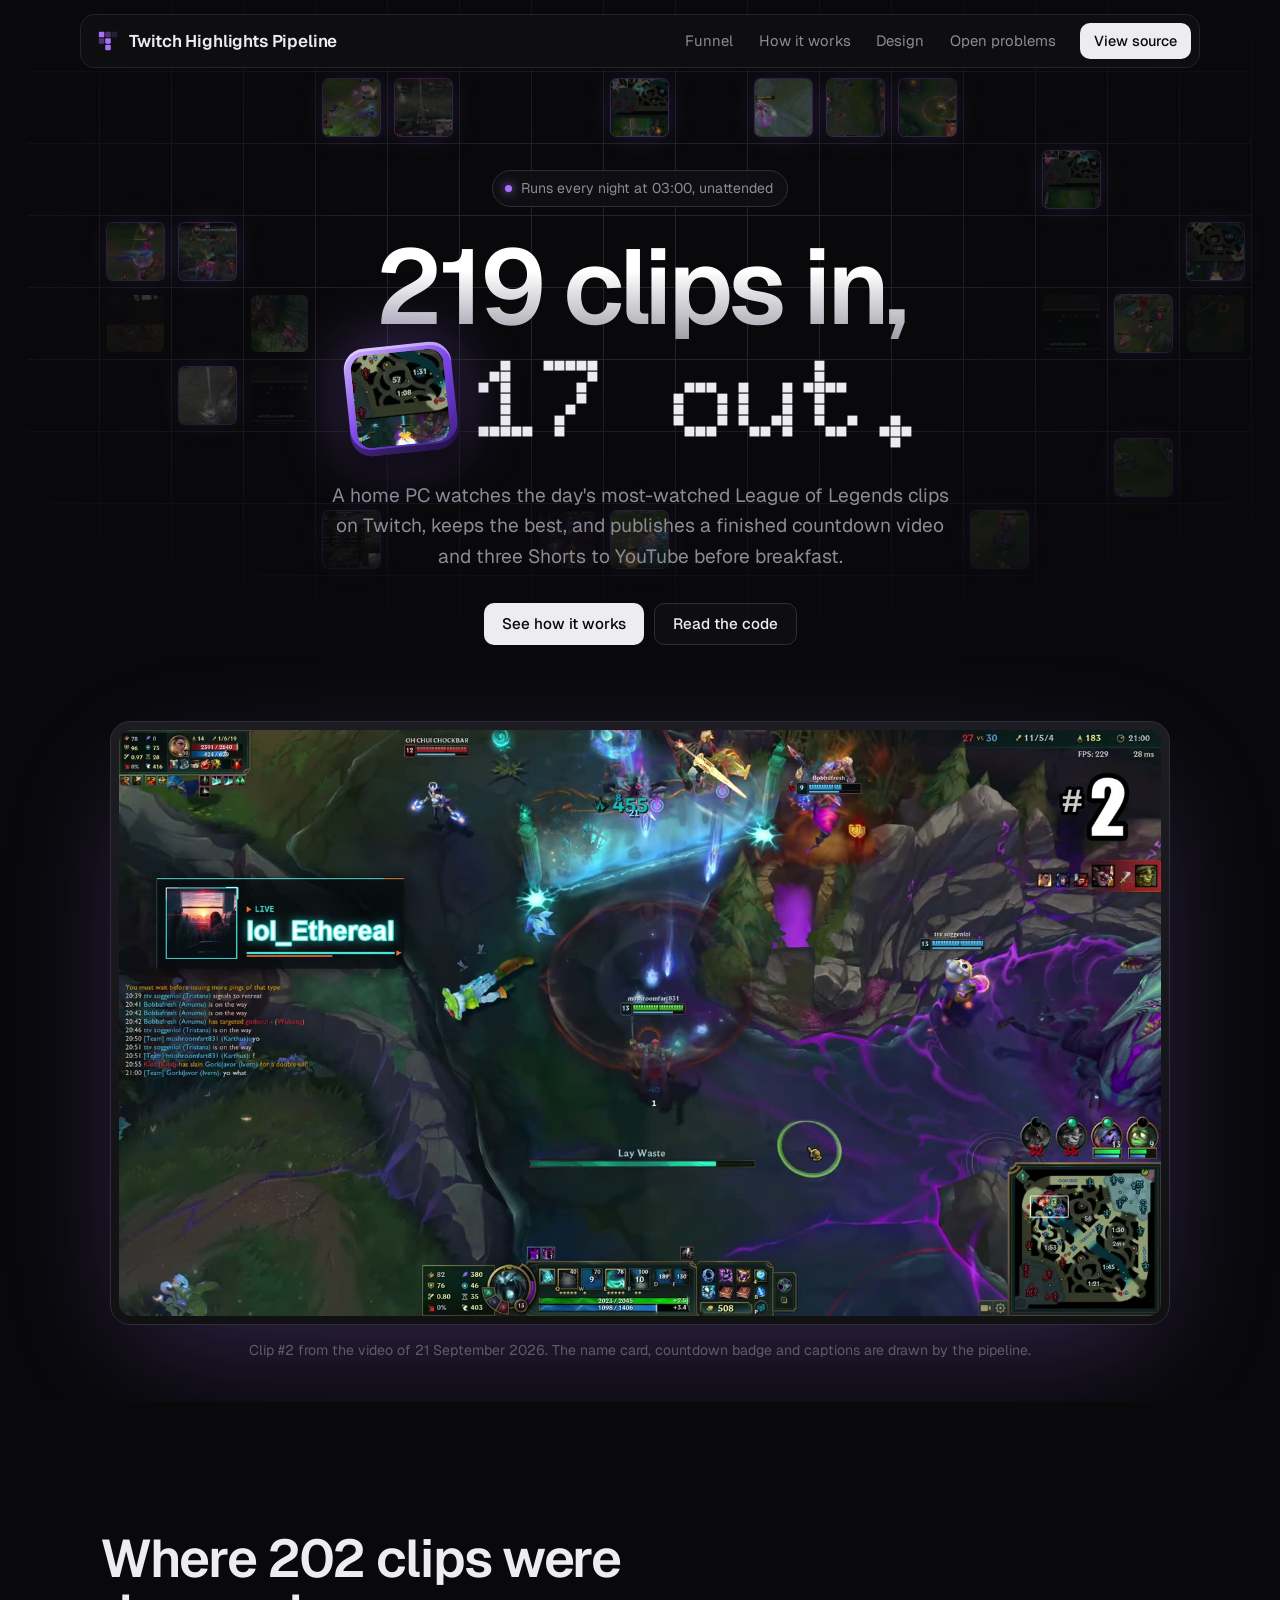
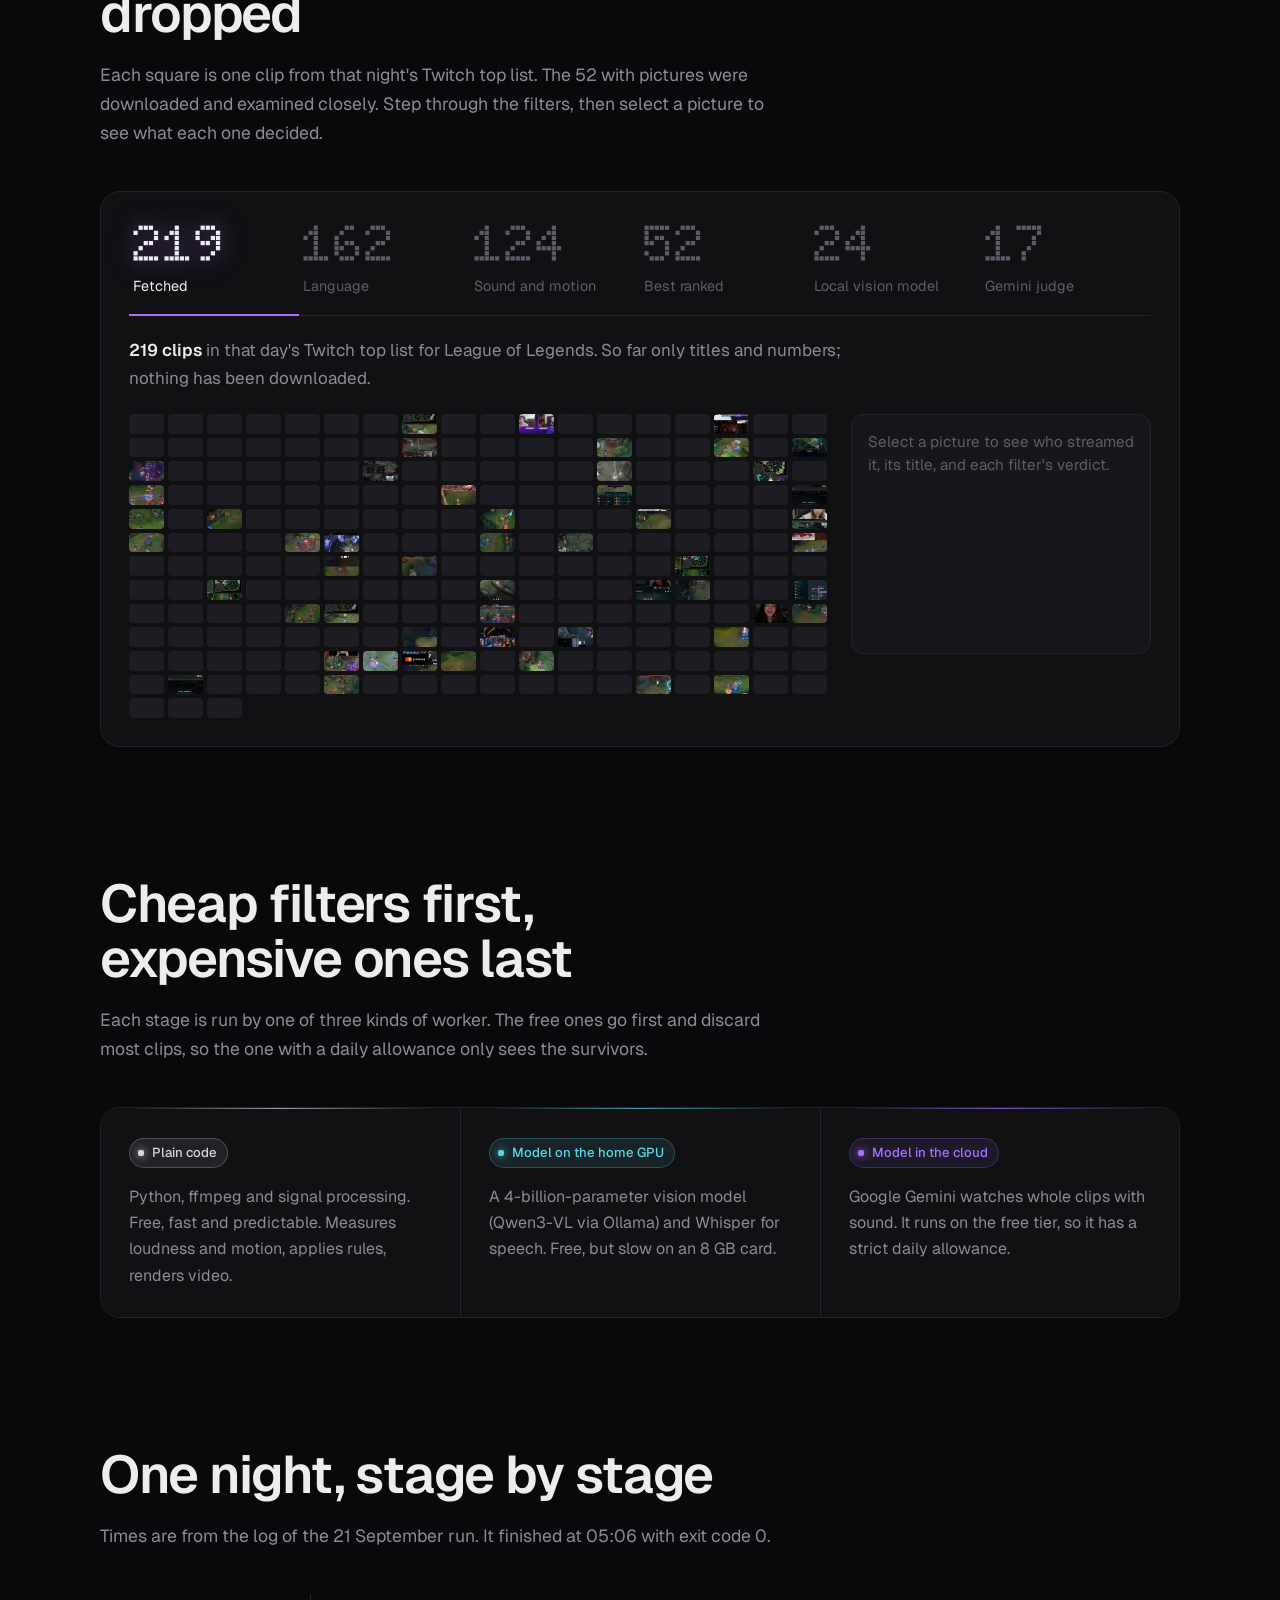
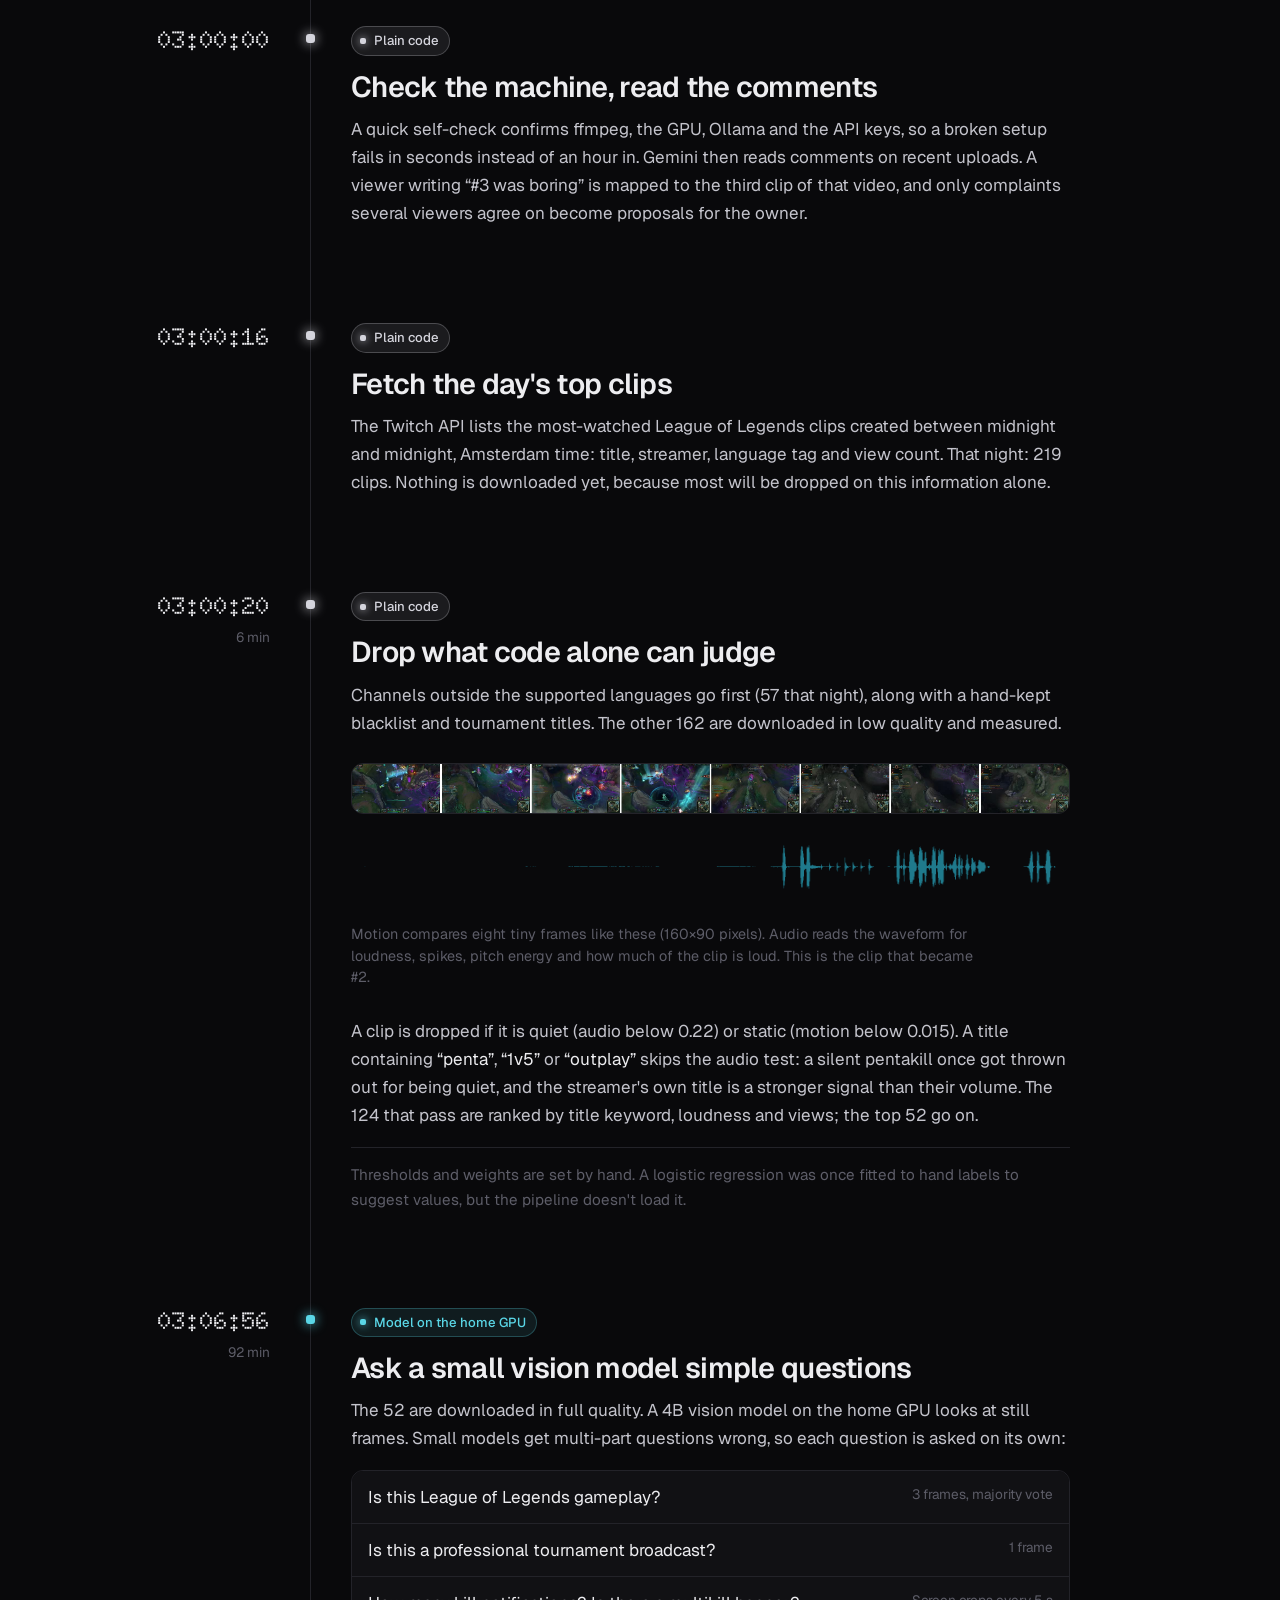
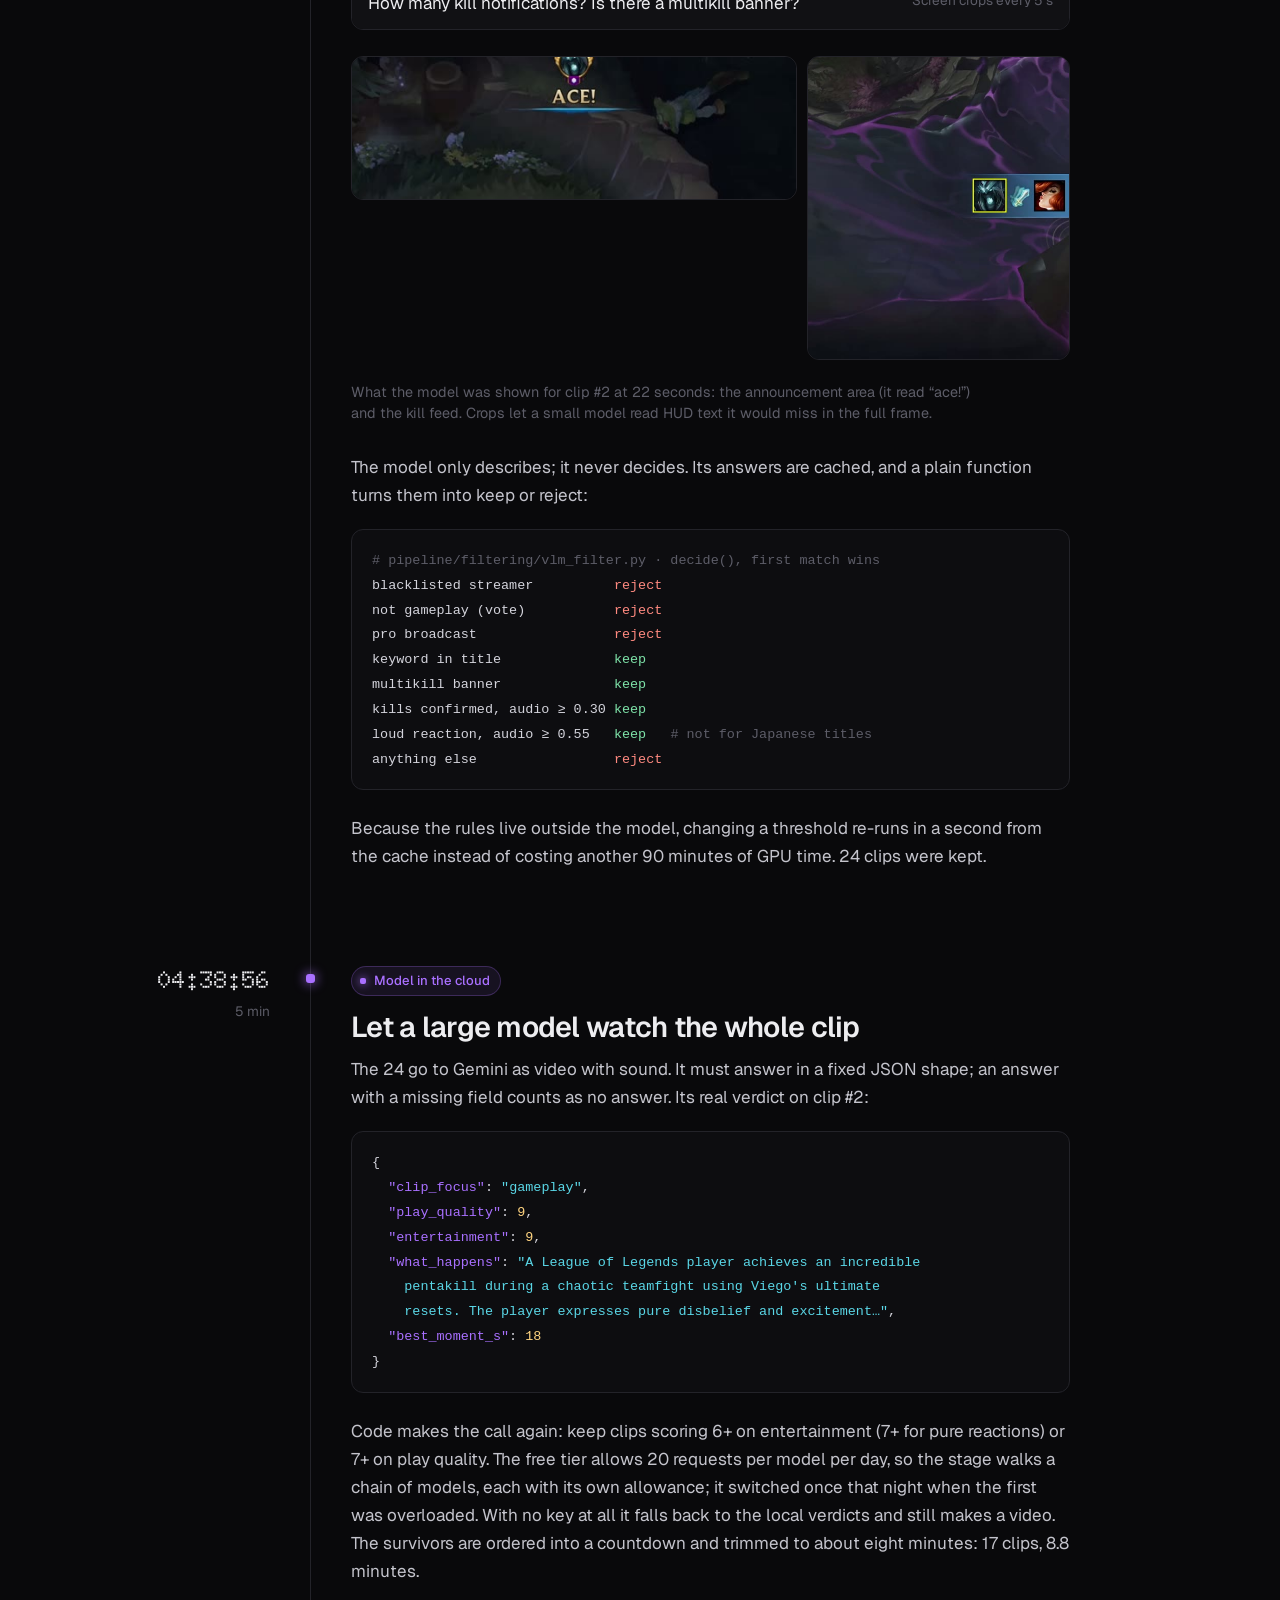
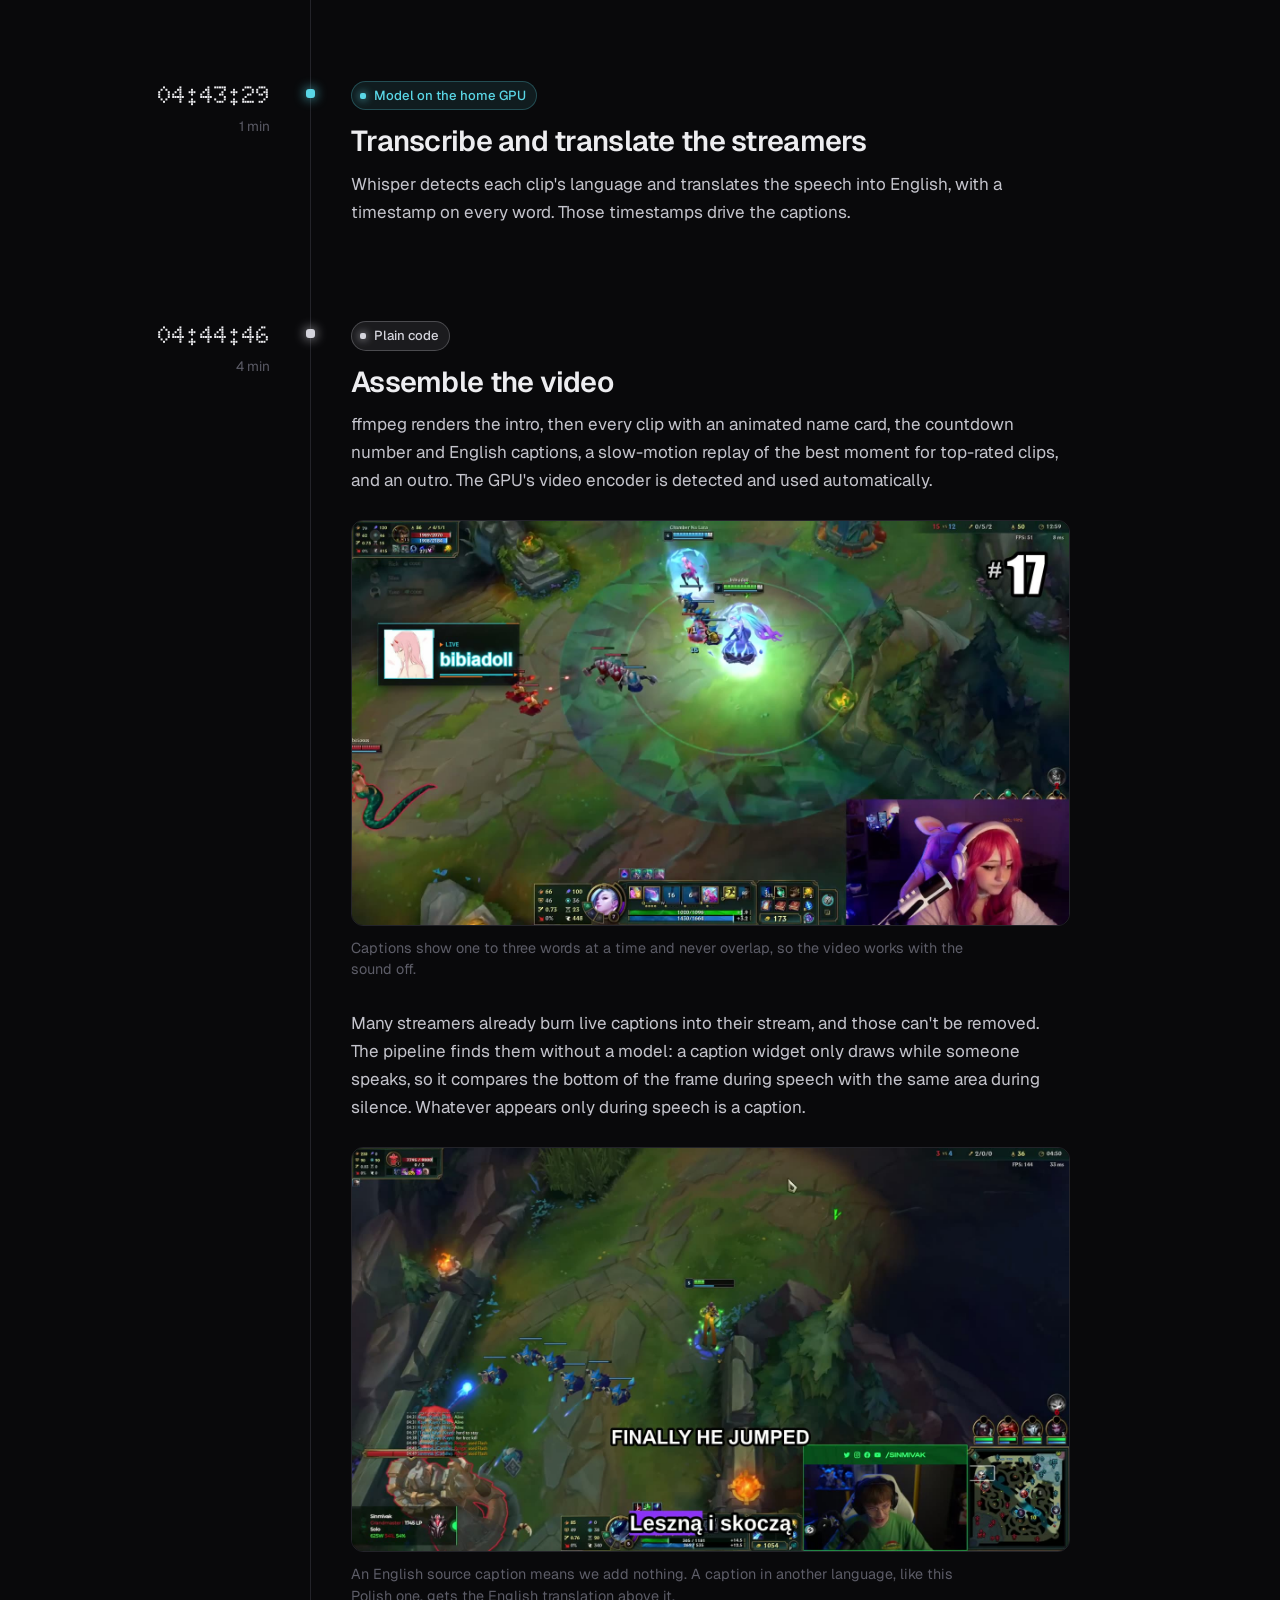
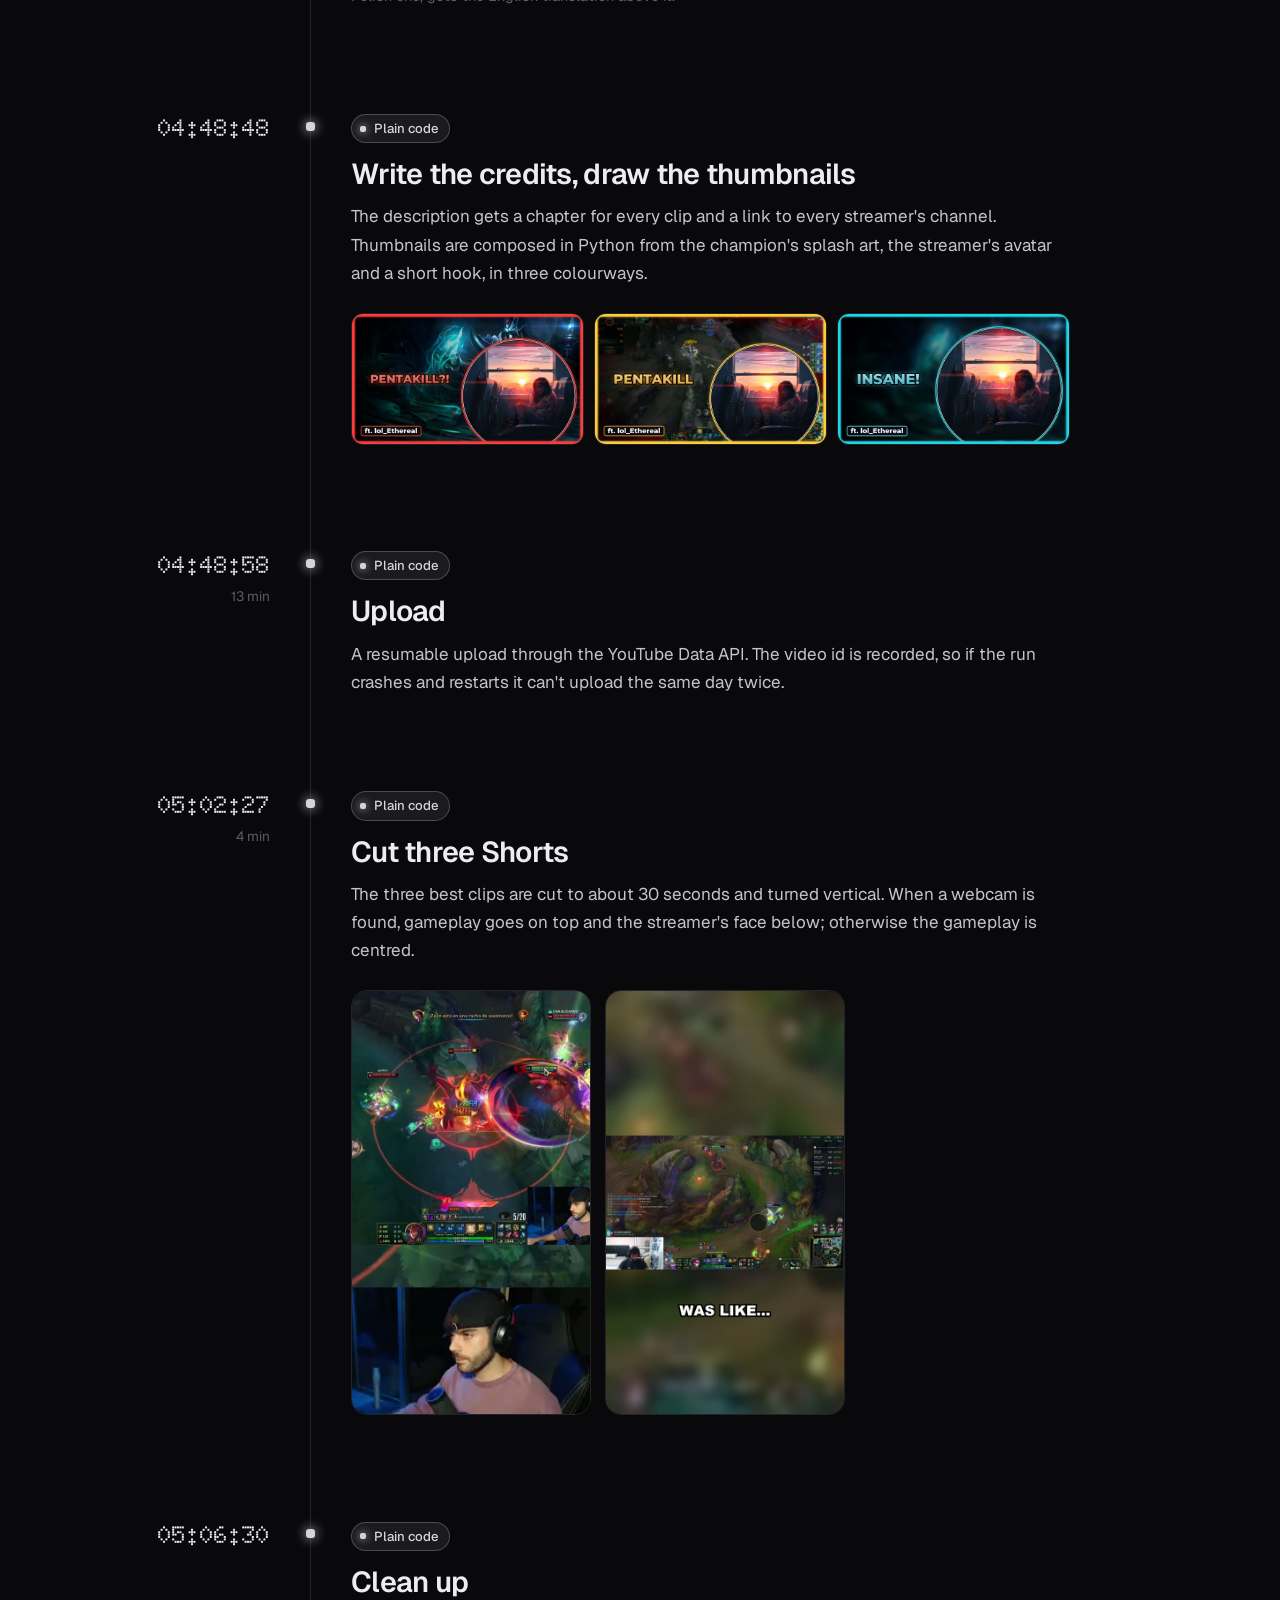
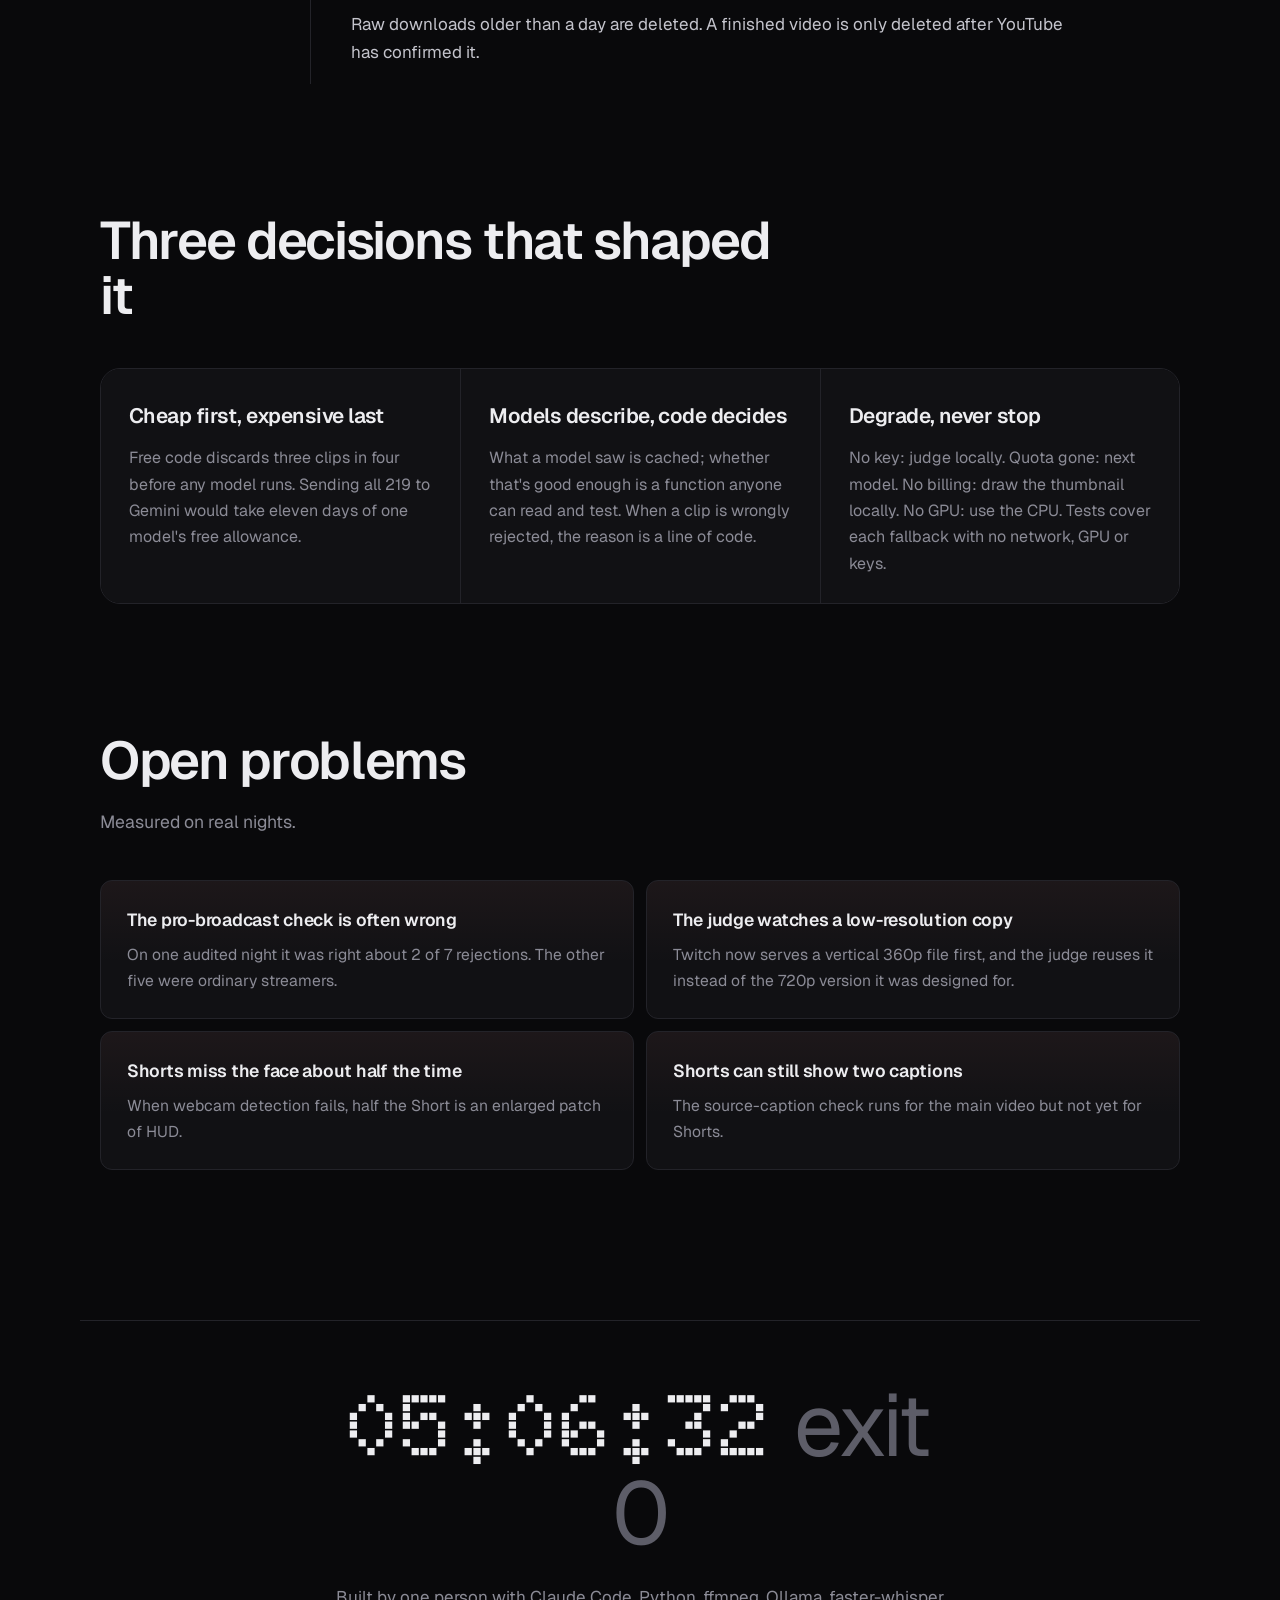
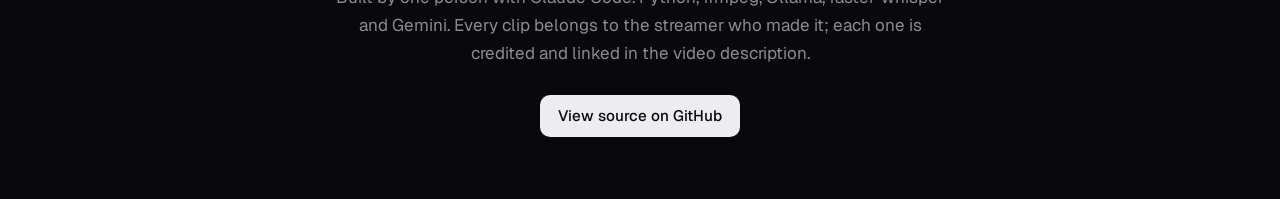
==== commit 8436f662: "Redesign the project site; add docs/SITE.md; 222 clips in, 22 out site/: dark Dovetail-style redesig" ====
--- a/site/index.html
+++ b/site/index.html
@@ -3,261 +3,305 @@
 <head>
 <meta charset="utf-8">
 <meta name="viewport" content="width=device-width, initial-scale=1">
-<title>KEMONO Night Shift</title>
-<meta name="description" content="How an unattended pipeline turns 219 Twitch clips into one daily League of Legends video, stage by stage, with the real output of one night.">
+<title>Twitch Highlights Pipeline</title>
+<meta name="description" content="An unattended pipeline that watches the day's top League of Legends clips on Twitch, keeps the best, and publishes a finished video to YouTube. How it works, stage by stage.">
+<meta name="theme-color" content="#09090b">
 <link rel="preconnect" href="https://fonts.googleapis.com">
 <link rel="preconnect" href="https://fonts.gstatic.com" crossorigin>
-<link href="https://fonts.googleapis.com/css2?family=Big+Shoulders+Display:wght@500;700;800&family=Source+Serif+4:ital,opsz,wght@0,8..60,400;0,8..60,600;1,8..60,400&family=JetBrains+Mono:wght@400;500&display=swap" rel="stylesheet">
+<link href="https://fonts.googleapis.com/css2?family=Geist:wght@300..700&family=Geist+Mono:wght@400;500&family=Doto:wght@600;800;900&display=swap" rel="stylesheet">
 <link rel="stylesheet" href="style.css">
-<link rel="icon" href="data:image/svg+xml,%3Csvg xmlns='http://www.w3.org/2000/svg' viewBox='0 0 32 32'%3E%3Crect width='32' height='32' rx='6' fill='%2315222e'/%3E%3Cpath d='M9 7v18M9 16l10-9M12 13l8 12' stroke='%23c9982f' stroke-width='3.2' fill='none' stroke-linecap='round'/%3E%3C/svg%3E">
+<link rel="icon" href="data:image/svg+xml,%3Csvg xmlns='http://www.w3.org/2000/svg' viewBox='0 0 32 32'%3E%3Crect width='32' height='32' rx='8' fill='%2309090b'/%3E%3Cg fill='%23a970ff'%3E%3Crect x='7' y='7' width='5' height='5'/%3E%3Crect x='14' y='7' width='5' height='5' opacity='.45'/%3E%3Crect x='21' y='7' width='5' height='5' opacity='.2'/%3E%3Crect x='7' y='14' width='5' height='5' opacity='.45'/%3E%3Crect x='14' y='14' width='5' height='5'/%3E%3Crect x='14' y='21' width='5' height='5'/%3E%3C/g%3E%3C/svg%3E">
 </head>
 <body>
 
-<header class="bar">
-  <a class="brand" href="#top">KEMONO <span>night shift</span></a>
+<header class="nav">
+  <a class="logo" href="#top" aria-label="Twitch Highlights Pipeline, back to top">
+    <svg viewBox="0 0 24 24" aria-hidden="true"><g fill="currentColor"><rect x="2" y="2" width="6" height="6" rx="1"/><rect x="9" y="2" width="6" height="6" rx="1" opacity=".4"/><rect x="16" y="2" width="6" height="6" rx="1" opacity=".18"/><rect x="2" y="9" width="6" height="6" rx="1" opacity=".4"/><rect x="9" y="9" width="6" height="6" rx="1"/><rect x="9" y="16" width="6" height="6" rx="1"/></g></svg>
+    <span>Twitch Highlights Pipeline</span>
+  </a>
   <nav aria-label="Sections">
     <a href="#funnel">Funnel</a>
-    <a href="#stages">Stages</a>
+    <a href="#stages">How it works</a>
     <a href="#ideas">Design</a>
     <a href="#limits">Open problems</a>
-    <a class="gh" href="https://github.com/Kemonoo/lol-highlights-pipeline">Source on GitHub</a>
   </nav>
+  <a class="btn btn-light" href="https://github.com/Kemonoo/lol-highlights-pipeline">View source</a>
 </header>
 
 <main id="top">
 
 <section class="hero">
-  <p class="dateline">The night of 21 September 2026, 03:00 to 05:06, one home PC with an RTX 3050</p>
-  <h1>Every night at 3&nbsp;a.m. a computer watches 219 League of Legends clips and keeps 17.</h1>
-  <p class="lede">Nobody presses a button. By breakfast there is a nine-minute countdown video on YouTube, three Shorts, captions in English, credits for every streamer, and a thumbnail. This page walks through that one night, stage by stage, using what the machine actually produced.</p>
-  <figure class="plate hero-plate">
-    <img src="assets/hero.jpg" width="1600" height="900" alt="A frame from the finished video: a teamfight in League of Legends, with the streamer name lol_Ethereal on an animated card at the left and a large #2 countdown badge at the top right.">
-    <figcaption>Clip #2 of that night's video: a pentakill by lol_Ethereal. The name card, countdown badge and captions are all drawn by the pipeline.</figcaption>
+  <div class="hero-grid" id="hero-grid" aria-hidden="true"></div>
+  <div class="hero-inner">
+    <p class="kicker"><span class="dot"></span>Runs every night at 03:00, unattended</p>
+    <h1>
+      <span class="l1">219 clips in,</span>
+      <span class="l2"><span class="keycap" aria-hidden="true"><img src="assets/clips/28.jpg" alt=""></span><span class="pix">17 out.</span></span>
+    </h1>
+    <p class="lede">A home PC watches the day's most-watched League of Legends clips on Twitch, keeps the best, and publishes a finished countdown video and three Shorts to YouTube before breakfast.</p>
+    <div class="cta">
+      <a class="btn btn-light" href="#stages">See how it works</a>
+      <a class="btn btn-ghost" href="https://github.com/Kemonoo/lol-highlights-pipeline">Read the code</a>
+    </div>
+  </div>
+  <figure class="hero-media">
+    <div class="frame">
+      <video src="assets/hero.mp4" poster="assets/hero.jpg" autoplay muted loop playsinline aria-label="Nine seconds of the finished video: a pentakill teamfight, with the streamer's name card and a #2 countdown badge drawn by the pipeline."></video>
+    </div>
+    <figcaption>Clip #2 from the video of 21 September 2026. The name card, countdown badge and captions are drawn by the pipeline.</figcaption>
   </figure>
 </section>
 
-<section id="funnel" class="funnel" aria-labelledby="funnel-h">
-  <div class="wrap">
-    <h2 id="funnel-h">From 219 clips to 17</h2>
-    <p class="section-lede">Each square is one clip from that night's Twitch top list. The 52 with pictures are the ones that were downloaded and looked at closely. Step through the filters to see where each clip fell out, and select any picture to see why.</p>
-  </div>
-
-  <div class="funnel-ui">
+<section id="funnel" class="section funnel" aria-labelledby="funnel-h">
+  <div class="head">
+    <h2 id="funnel-h">Where 202 clips were dropped</h2>
+    <p>Each square is one clip from that night's Twitch top list. The 52 with pictures were downloaded and examined closely. Step through the filters, then select a picture to see what each one decided.</p>
+  </div>
+
+  <div class="panel funnel-panel">
     <ol class="steps" role="tablist" aria-label="Filter steps">
-      <li><button role="tab" data-step="0" aria-selected="true"><b>219</b>Fetched</button></li>
-      <li><button role="tab" data-step="1"><b>162</b>Language and title</button></li>
-      <li><button role="tab" data-step="2"><b>124</b>Sound and motion</button></li>
-      <li><button role="tab" data-step="3"><b>52</b>Best ranked</button></li>
-      <li><button role="tab" data-step="4"><b>24</b>Local vision model</button></li>
-      <li><button role="tab" data-step="5"><b>17</b>Gemini judge</button></li>
+      <li><button role="tab" data-step="0" aria-selected="true"><b>219</b><span>Fetched</span></button></li>
+      <li><button role="tab" data-step="1"><b>162</b><span>Language</span></button></li>
+      <li><button role="tab" data-step="2"><b>124</b><span>Sound and motion</span></button></li>
+      <li><button role="tab" data-step="3"><b>52</b><span>Best ranked</span></button></li>
+      <li><button role="tab" data-step="4"><b>24</b><span>Local vision model</span></button></li>
+      <li><button role="tab" data-step="5"><b>17</b><span>Gemini judge</span></button></li>
     </ol>
     <p class="step-note" id="step-note" aria-live="polite"></p>
     <div class="grid-wrap">
       <div class="grid" id="grid" aria-label="Clips"></div>
       <aside class="detail" id="detail" aria-live="polite">
-        <p class="detail-empty">Select a picture to see who streamed it, what the title said, and what each filter decided.</p>
+        <p class="detail-empty">Select a picture to see who streamed it, its title, and each filter's verdict.</p>
       </aside>
     </div>
   </div>
 </section>
 
-<section class="legend wrap" aria-label="Who does the work">
-  <h2>Three kinds of worker</h2>
-  <p>Every stage below is done by one of three things. The split is deliberate: the cheap workers go first and throw most clips away, so the expensive one only sees what survives.</p>
+<section class="section workers-sec" aria-labelledby="workers-h">
+  <div class="head">
+    <h2 id="workers-h">Cheap filters first, expensive ones last</h2>
+    <p>Each stage is run by one of three kinds of worker. The free ones go first and discard most clips, so the one with a daily allowance only sees the survivors.</p>
+  </div>
   <ul class="workers">
-    <li class="w-code"><span class="swatch"></span><div><b>Plain code</b> Python, ffmpeg and a few signal-processing libraries. Free, fast, and predictable.</div></li>
-    <li class="w-local"><span class="swatch"></span><div><b>A model on the home GPU</b> A 4-billion-parameter vision model (Qwen3-VL through Ollama) and Whisper for speech. Free, but slow on an 8&nbsp;GB card.</div></li>
-    <li class="w-cloud"><span class="swatch"></span><div><b>A model in the cloud</b> Google Gemini, which can watch a whole clip with sound. Used on the free tier, so it gets a strict daily allowance.</div></li>
+    <li class="w-code">
+      <span class="tag">Plain code</span>
+      <p>Python, ffmpeg and signal processing. Free, fast and predictable. Measures loudness and motion, applies rules, renders video.</p>
+    </li>
+    <li class="w-local">
+      <span class="tag">Model on the home GPU</span>
+      <p>A 4-billion-parameter vision model (Qwen3-VL via Ollama) and Whisper for speech. Free, but slow on an 8&nbsp;GB card.</p>
+    </li>
+    <li class="w-cloud">
+      <span class="tag">Model in the cloud</span>
+      <p>Google Gemini watches whole clips with sound. It runs on the free tier, so it has a strict daily allowance.</p>
+    </li>
   </ul>
 </section>
 
-<section id="stages" class="stages" aria-labelledby="stages-h">
-  <div class="wrap"><h2 id="stages-h">The night, stage by stage</h2></div>
-
-  <article class="stage w-code">
-    <div class="rail"><time>03:00:00</time><span class="num">0</span></div>
-    <div class="body">
+<section id="stages" class="section stages" aria-labelledby="stages-h">
+  <div class="head">
+    <h2 id="stages-h">One night, stage by stage</h2>
+    <p>Times are from the log of the 21 September run. It finished at 05:06 with exit code 0.</p>
+  </div>
+
+  <ol class="timeline">
+
+  <li class="stage w-code">
+    <div class="when"><time>03:00:00</time></div>
+    <div class="what">
+      <span class="tag">Plain code</span>
       <h3>Check the machine, read the comments</h3>
-      <p>Before anything else a quick self-check confirms ffmpeg, the GPU, Ollama and the API keys are there, so a broken setup fails in seconds rather than an hour in. Then Gemini reads the comments under recent uploads. A viewer writing “#3 was boring” is mapped to the third clip of that video, and only complaints that several people agree on are written up as proposals for the owner.</p>
-    </div>
-  </article>
-
-  <article class="stage w-code">
-    <div class="rail"><time>03:00:16</time><span class="num">1</span></div>
-    <div class="body">
+      <p>A quick self-check confirms ffmpeg, the GPU, Ollama and the API keys, so a broken setup fails in seconds instead of an hour in. Gemini then reads comments on recent uploads. A viewer writing “#3 was boring” is mapped to the third clip of that video, and only complaints several viewers agree on become proposals for the owner.</p>
+    </div>
+  </li>
+
+  <li class="stage w-code">
+    <div class="when"><time>03:00:16</time></div>
+    <div class="what">
+      <span class="tag">Plain code</span>
       <h3>Fetch the day's top clips</h3>
-      <p>The Twitch API returns the most-watched League of Legends clips created between midnight and midnight, Amsterdam time. Only the list is fetched: title, streamer, language tag, view count. That night it was 219 clips. Nothing is downloaded yet, because most of them will be thrown out on metadata alone.</p>
-    </div>
-  </article>
-
-  <article class="stage w-code">
-    <div class="rail"><time>03:00:20</time><span class="num">2</span><span class="took">6&nbsp;min</span></div>
-    <div class="body">
-      <h3>Throw out what code alone can judge</h3>
-      <p>First, rules that need no download. Clips from channels outside the supported languages go (57 that night), as do a hand-kept blacklist of event channels and titles that name a tournament. The remaining 162 are downloaded in low quality and measured two ways.</p>
-      <figure class="plate">
-        <img src="assets/filmstrip.jpg" width="2602" height="180" loading="lazy" alt="Eight small frames sampled evenly across a 30 second clip, showing a teamfight moving across the map.">
-        <img class="wave" src="assets/wave.png" width="1600" height="200" loading="lazy" alt="The audio waveform of the same clip, with a loud burst in the second half.">
-        <figcaption>The motion score compares eight tiny frames like these (160×90 pixels): how much changes between neighbours. The audio score reads the waveform for loudness, spikes, pitch energy and how much of the clip is loud. This is the clip that became #2.</figcaption>
-      </figure>
-      <p>A clip is dropped if it is quiet (audio below 0.22) or static (motion below 0.015). A title with a word like <q>penta</q>, <q>1v5</q> or <q>outplay</q> skips the audio test entirely: the owner once watched a silent pentakill get thrown out for being quiet, and the streamer's own title is a stronger signal than their volume. The 124 that pass are ranked by title keyword, then loudness, then views, and the top 52 move on.</p>
-      <p class="aside">The thresholds and feature weights are set by hand. A logistic regression was once fitted to hand labels to suggest values, but the pipeline does not load it.</p>
-    </div>
-  </article>
-
-  <article class="stage w-local">
-    <div class="rail"><time>03:06:56</time><span class="num">3</span><span class="took">92&nbsp;min</span></div>
-    <div class="body">
+      <p>The Twitch API lists the most-watched League of Legends clips created between midnight and midnight, Amsterdam time: title, streamer, language tag and view count. That night: 219 clips. Nothing is downloaded yet, because most will be dropped on this information alone.</p>
+    </div>
+  </li>
+
+  <li class="stage w-code">
+    <div class="when"><time>03:00:20</time><span class="took">6 min</span></div>
+    <div class="what">
+      <span class="tag">Plain code</span>
+      <h3>Drop what code alone can judge</h3>
+      <p>Channels outside the supported languages go first (57 that night), along with a hand-kept blacklist and tournament titles. The other 162 are downloaded in low quality and measured.</p>
+      <figure class="media">
+        <img src="assets/filmstrip.jpg" width="2602" height="180" loading="lazy" alt="Eight small frames sampled evenly across a 30-second clip, showing a teamfight moving across the map.">
+        <img class="wave" src="assets/wave.png" width="1600" height="200" loading="lazy" alt="The audio waveform of the same clip, with loud bursts in the second half.">
+        <figcaption>Motion compares eight tiny frames like these (160×90 pixels). Audio reads the waveform for loudness, spikes, pitch energy and how much of the clip is loud. This is the clip that became #2.</figcaption>
+      </figure>
+      <p>A clip is dropped if it is quiet (audio below 0.22) or static (motion below 0.015). A title containing <q>penta</q>, <q>1v5</q> or <q>outplay</q> skips the audio test: a silent pentakill once got thrown out for being quiet, and the streamer's own title is a stronger signal than their volume. The 124 that pass are ranked by title keyword, loudness and views; the top 52 go on.</p>
+      <p class="note">Thresholds and weights are set by hand. A logistic regression was once fitted to hand labels to suggest values, but the pipeline doesn't load it.</p>
+    </div>
+  </li>
+
+  <li class="stage w-local">
+    <div class="when"><time>03:06:56</time><span class="took">92 min</span></div>
+    <div class="what">
+      <span class="tag">Model on the home GPU</span>
       <h3>Ask a small vision model simple questions</h3>
-      <p>The 52 survivors are downloaded in full quality and a 4B vision model running on the home GPU looks at still frames. Small models get multi-part questions wrong, so each question is asked on its own:</p>
+      <p>The 52 are downloaded in full quality. A 4B vision model on the home GPU looks at still frames. Small models get multi-part questions wrong, so each question is asked on its own:</p>
       <ul class="qs">
-        <li>Is this League of Legends gameplay? <span>Three frames, majority vote.</span></li>
-        <li>Is this a professional tournament broadcast? <span>One frame.</span></li>
-        <li>How many kill notifications are on screen? Is there a multikill banner? <span>Crops of the screen every five seconds.</span></li>
+        <li><span>Is this League of Legends gameplay?</span><small>3 frames, majority vote</small></li>
+        <li><span>Is this a professional tournament broadcast?</span><small>1 frame</small></li>
+        <li><span>How many kill notifications? Is there a multikill banner?</span><small>Screen crops every 5 s</small></li>
       </ul>
-      <figure class="plate crops">
-        <div class="crop-row">
-          <img src="assets/crop_banner.jpg" width="512" height="163" loading="lazy" alt="A crop of the top centre of the screen showing the ACE! announcement banner.">
-          <img src="assets/crop_killfeed.jpg" width="512" height="592" loading="lazy" alt="A crop of the right edge of the screen showing a kill notification with two champion icons.">
-        </div>
-        <figcaption>What the model is shown for clip #2 at 22 seconds: the announcement area (it read “ace!”) and the kill feed. Cropping lets a small model see tiny HUD text it would miss in the full frame.</figcaption>
-      </figure>
-      <p>The model only describes. It never decides. Its answers are cached per clip, and a plain function turns them into keep or reject:</p>
-<pre class="code"><code><span class="c"># pipeline/filtering/vlm_filter.py, decide(), in order</span>
-blacklisted streamer          → reject
-not gameplay (votes)          → reject
-pro broadcast                 → reject
-keyword in title              → keep
-multikill banner              → keep
-kills confirmed, audio ≥ 0.30 → keep
-loud reaction, audio ≥ 0.55   → keep  <span class="c"># not for Japanese titles</span>
-otherwise                     → reject</code></pre>
-      <p>Because the rules sit outside the model, changing a threshold re-runs in a second from the cache instead of costing another 90 minutes of GPU time. That night 24 clips were kept.</p>
-    </div>
-  </article>
-
-  <article class="stage w-cloud">
-    <div class="rail"><time>04:38:56</time><span class="num">4</span><span class="took">5&nbsp;min</span></div>
-    <div class="body">
+      <figure class="media crops">
+        <img src="assets/crop_banner.jpg" width="512" height="163" loading="lazy" alt="A crop of the top centre of the screen showing the ACE! announcement banner.">
+        <img src="assets/crop_killfeed.jpg" width="512" height="592" loading="lazy" alt="A crop of the right edge of the screen showing a kill notification with two champion icons.">
+        <figcaption>What the model was shown for clip #2 at 22 seconds: the announcement area (it read “ace!”) and the kill feed. Crops let a small model read HUD text it would miss in the full frame.</figcaption>
+      </figure>
+      <p>The model only describes; it never decides. Its answers are cached, and a plain function turns them into keep or reject:</p>
+<pre class="code"><code><span class="c"># pipeline/filtering/vlm_filter.py · decide(), first match wins</span>
+blacklisted streamer          <span class="r">reject</span>
+not gameplay (vote)           <span class="r">reject</span>
+pro broadcast                 <span class="r">reject</span>
+keyword in title              <span class="k">keep</span>
+multikill banner              <span class="k">keep</span>
+kills confirmed, audio ≥ 0.30 <span class="k">keep</span>
+loud reaction, audio ≥ 0.55   <span class="k">keep</span>   <span class="c"># not for Japanese titles</span>
+anything else                 <span class="r">reject</span></code></pre>
+      <p>Because the rules live outside the model, changing a threshold re-runs in a second from the cache instead of costing another 90 minutes of GPU time. 24 clips were kept.</p>
+    </div>
+  </li>
+
+  <li class="stage w-cloud">
+    <div class="when"><time>04:38:56</time><span class="took">5 min</span></div>
+    <div class="what">
+      <span class="tag">Model in the cloud</span>
       <h3>Let a large model watch the whole clip</h3>
-      <p>The 24 are sent to Gemini as video with sound. It must reply in a fixed JSON shape, and a reply with a missing field is treated as no reply. This is its real verdict on clip #2:</p>
-<pre class="code json"><code>{
-  <span class="k">"clip_focus"</span>: <span class="s">"gameplay"</span>,
-  <span class="k">"play_quality"</span>: 9,
-  <span class="k">"entertainment"</span>: 9,
-  <span class="k">"what_happens"</span>: <span class="s">"A League of Legends player achieves an incredible
+      <p>The 24 go to Gemini as video with sound. It must answer in a fixed JSON shape; an answer with a missing field counts as no answer. Its real verdict on clip #2:</p>
+<pre class="code"><code>{
+  <span class="p">"clip_focus"</span>: <span class="s">"gameplay"</span>,
+  <span class="p">"play_quality"</span>: <span class="n">9</span>,
+  <span class="p">"entertainment"</span>: <span class="n">9</span>,
+  <span class="p">"what_happens"</span>: <span class="s">"A League of Legends player achieves an incredible
     pentakill during a chaotic teamfight using Viego's ultimate
     resets. The player expresses pure disbelief and excitement…"</span>,
-  <span class="k">"best_moment_s"</span>: 18
+  <span class="p">"best_moment_s"</span>: <span class="n">18</span>
 }</code></pre>
-      <p>Code again makes the call: keep gameplay or reaction clips scoring 6 or more on entertainment (7 for pure reactions), or 7 or more on play quality. The free tier allows 20 requests per model per day, so the stage walks a chain of models, each with its own allowance. It switched models once that night when the first was overloaded. With no key at all it falls back to the local verdicts and still produces a video.</p>
-      <p>Finally the survivors are ordered into a countdown and trimmed to fill about eight minutes: 17 clips, 8.8 minutes.</p>
-    </div>
-  </article>
-
-  <article class="stage w-local">
-    <div class="rail"><time>04:43:29</time><span class="num">5</span><span class="took">1&nbsp;min</span></div>
-    <div class="body">
+      <p>Code makes the call again: keep clips scoring 6+ on entertainment (7+ for pure reactions) or 7+ on play quality. The free tier allows 20 requests per model per day, so the stage walks a chain of models, each with its own allowance; it switched once that night when the first was overloaded. With no key at all it falls back to the local verdicts and still makes a video. The survivors are ordered into a countdown and trimmed to about eight minutes: 17 clips, 8.8 minutes.</p>
+    </div>
+  </li>
+
+  <li class="stage w-local">
+    <div class="when"><time>04:43:29</time><span class="took">1 min</span></div>
+    <div class="what">
+      <span class="tag">Model on the home GPU</span>
       <h3>Transcribe and translate the streamers</h3>
-      <p>Whisper runs on the GPU over each clip, detects the language, and translates the speech straight into English with a timestamp on every word. Those timestamps drive the captions in the next stage.</p>
-    </div>
-  </article>
-
-  <article class="stage w-code">
-    <div class="rail"><time>04:44:46</time><span class="num">6</span><span class="took">4&nbsp;min</span></div>
-    <div class="body">
+      <p>Whisper detects each clip's language and translates the speech into English, with a timestamp on every word. Those timestamps drive the captions.</p>
+    </div>
+  </li>
+
+  <li class="stage w-code">
+    <div class="when"><time>04:44:46</time><span class="took">4 min</span></div>
+    <div class="what">
+      <span class="tag">Plain code</span>
       <h3>Assemble the video</h3>
-      <p>Everything is rendered with ffmpeg: the KEMONO intro, then each clip with an animated name card, the countdown number and English captions, a slow-motion replay of the best moment for the highest-rated clips, and an outro. The GPU's video encoder is detected and used automatically.</p>
-      <figure class="plate">
-        <img src="assets/caption_en.jpg" width="1600" height="900" loading="lazy" alt="Clip #17: a streamer's gameplay with her webcam at bottom right, the name card bibiadoll at the left, and the English caption LET'S GO NOW near the bottom.">
-        <figcaption>Captions appear one to three words at a time and never overlap, so they can be read at a glance and the video works with the sound off.</figcaption>
-      </figure>
-      <p>Many streamers already show live captions on their stream, and these are part of the picture, so they can't be removed. The pipeline detects them without any model: a caption widget only draws while someone is speaking, so it compares the bottom of the frame during speech with the same area during silence. Whatever appears only during speech is a caption.</p>
-      <figure class="plate">
-        <img src="assets/caption_translate.jpg" width="1600" height="900" loading="lazy" alt="Clip #12: a Polish streamer's own caption at the bottom reads 'Leszną i skoczą', and the pipeline's English translation FINALLY HE JUMPED sits above it.">
-        <figcaption>If the streamer's own caption is English, the pipeline adds nothing. If it is in another language, as with this Polish streamer, the English translation goes above it.</figcaption>
-      </figure>
-    </div>
-  </article>
-
-  <article class="stage w-code">
-    <div class="rail"><time>04:48:48</time><span class="num">7</span></div>
-    <div class="body">
+      <p>ffmpeg renders the intro, then every clip with an animated name card, the countdown number and English captions, a slow-motion replay of the best moment for top-rated clips, and an outro. The GPU's video encoder is detected and used automatically.</p>
+      <figure class="media">
+        <img src="assets/caption_en.jpg" width="1600" height="900" loading="lazy" alt="Clip #17: gameplay with the streamer's webcam at bottom right, the name card bibiadoll at the left, and the English caption LET'S GO NOW.">
+        <figcaption>Captions show one to three words at a time and never overlap, so the video works with the sound off.</figcaption>
+      </figure>
+      <p>Many streamers already burn live captions into their stream, and those can't be removed. The pipeline finds them without a model: a caption widget only draws while someone speaks, so it compares the bottom of the frame during speech with the same area during silence. Whatever appears only during speech is a caption.</p>
+      <figure class="media">
+        <img src="assets/caption_translate.jpg" width="1600" height="900" loading="lazy" alt="Clip #12: a Polish streamer's own caption at the bottom, with the pipeline's English translation FINALLY HE JUMPED above it.">
+        <figcaption>An English source caption means we add nothing. A caption in another language, like this Polish one, gets the English translation above it.</figcaption>
+      </figure>
+    </div>
+  </li>
+
+  <li class="stage w-code">
+    <div class="when"><time>04:48:48</time></div>
+    <div class="what">
+      <span class="tag">Plain code</span>
       <h3>Write the credits, draw the thumbnails</h3>
-      <p>The description gets a chapter for every clip and a link to every streamer's channel, which is also what makes reusing their clips fair. Thumbnails are composed in Python from the champion's splash art, the streamer's avatar and a short hook, in three colourways.</p>
-      <figure class="plate thumbs">
-        <img src="assets/thumb_1.jpg" width="1280" height="720" loading="lazy" alt="Thumbnail with Karthus splash art, a red border and the word PENTAKILL?! beside the streamer's circular avatar.">
+      <p>The description gets a chapter for every clip and a link to every streamer's channel. Thumbnails are composed in Python from the champion's splash art, the streamer's avatar and a short hook, in three colourways.</p>
+      <figure class="media thumbs">
+        <img src="assets/thumb_1.jpg" width="1280" height="720" loading="lazy" alt="Thumbnail with Karthus splash art, a red border and PENTAKILL?! beside the streamer's circular avatar.">
         <img src="assets/thumb_2.jpg" width="1280" height="720" loading="lazy" alt="Thumbnail variant with a gameplay frame behind the gold word PENTAKILL.">
         <img src="assets/thumb_3.jpg" width="1280" height="720" loading="lazy" alt="Thumbnail variant in teal with the word INSANE!">
       </figure>
     </div>
-  </article>
-
-  <article class="stage w-code">
-    <div class="rail"><time>04:48:58</time><span class="num">8</span><span class="took">13&nbsp;min</span></div>
-    <div class="body">
+  </li>
+
+  <li class="stage w-code">
+    <div class="when"><time>04:48:58</time><span class="took">13 min</span></div>
+    <div class="what">
+      <span class="tag">Plain code</span>
       <h3>Upload</h3>
-      <p>The video goes to YouTube through the Data API with a resumable upload. The run records the video id, so if the night's run crashes and restarts, it can't upload the same day twice.</p>
-    </div>
-  </article>
-
-  <article class="stage w-code">
-    <div class="rail"><time>05:02:27</time><span class="num">9</span><span class="took">4&nbsp;min</span></div>
-    <div class="body">
+      <p>A resumable upload through the YouTube Data API. The video id is recorded, so if the run crashes and restarts it can't upload the same day twice.</p>
+    </div>
+  </li>
+
+  <li class="stage w-code">
+    <div class="when"><time>05:02:27</time><span class="took">4 min</span></div>
+    <div class="what">
+      <span class="tag">Plain code</span>
       <h3>Cut three Shorts</h3>
       <p>The three best clips are cut to about 30 seconds and turned vertical. When a webcam is found, gameplay goes on top and the streamer's face below; otherwise the gameplay is centred.</p>
-      <figure class="plate shorts">
-        <img src="assets/short_1.jpg" width="540" height="960" loading="lazy" alt="A vertical Short: gameplay in the top half, the streamer's webcam filling the bottom half.">
+      <figure class="media shorts">
+        <img src="assets/short_1.jpg" width="540" height="960" loading="lazy" alt="A vertical Short: gameplay in the top half, the streamer's webcam in the bottom half.">
         <img src="assets/short_2.jpg" width="540" height="960" loading="lazy" alt="A vertical Short with the gameplay centred on a blurred background.">
       </figure>
     </div>
-  </article>
-
-  <article class="stage w-code last">
-    <div class="rail"><time>05:06:30</time><span class="num">10</span></div>
-    <div class="body">
+  </li>
+
+  <li class="stage w-code">
+    <div class="when"><time>05:06:30</time></div>
+    <div class="what">
+      <span class="tag">Plain code</span>
       <h3>Clean up</h3>
-      <p>Raw downloads older than a day are deleted. A finished video is only ever deleted once YouTube has confirmed it. The run ended at 05:06:32 with exit code 0.</p>
-    </div>
-  </article>
-</section>
-
-<section id="ideas" class="ideas wrap" aria-labelledby="ideas-h">
-  <h2 id="ideas-h">Three decisions that shaped it</h2>
-  <div class="idea">
-    <h3>Cheap first, expensive last</h3>
-    <p>Free code discards three clips in four before any model runs, and the paid model only sees the last 24. Sending all 219 to Gemini would take eleven days of one model's free allowance.</p>
-  </div>
-  <div class="idea">
-    <h3>Models describe, code decides</h3>
-    <p>What a model saw is cached. Whether that is good enough is a function anyone can read and test. Tuning a rule costs nothing, and when a clip is wrongly rejected the reason is a line of code, not a mood of the model.</p>
-  </div>
-  <div class="idea">
-    <h3>Degrade, never stop</h3>
-    <p>No API key means local judging. An exhausted quota means the next model in the chain. No billing means the thumbnail is drawn locally. No GPU means CPU. Each fallback is covered by tests that run with no network, GPU or keys.</p>
-  </div>
-</section>
-
-<section id="limits" class="limits wrap" aria-labelledby="limits-h">
-  <h2 id="limits-h">Open problems</h2>
-  <p>Measured on real nights, not guessed.</p>
-  <dl>
-    <dt>The pro-broadcast check is often wrong</dt>
-    <dd>On one audited night it was right about 2 of 7 rejections. The other five were ordinary streamers.</dd>
-    <dt>The judge watches a low-resolution copy</dt>
-    <dd>Twitch now serves a vertical 360p file first, and the judge reuses it instead of the 720p shrink it was designed for.</dd>
-    <dt>Shorts find the wrong face about half the time</dt>
-    <dd>When webcam detection misses, half the Short is an enlarged patch of HUD.</dd>
-    <dt>Shorts can still show two captions</dt>
-    <dd>The source-caption check runs for the main video but not yet for Shorts.</dd>
-  </dl>
+      <p>Raw downloads older than a day are deleted. A finished video is only deleted after YouTube has confirmed it.</p>
+    </div>
+  </li>
+  </ol>
+</section>
+
+<section id="ideas" class="section" aria-labelledby="ideas-h">
+  <div class="head">
+    <h2 id="ideas-h">Three decisions that shaped it</h2>
+  </div>
+  <div class="ideas">
+    <div class="idea">
+      <h3>Cheap first, expensive last</h3>
+      <p>Free code discards three clips in four before any model runs. Sending all 219 to Gemini would take eleven days of one model's free allowance.</p>
+    </div>
+    <div class="idea">
+      <h3>Models describe, code decides</h3>
+      <p>What a model saw is cached; whether that's good enough is a function anyone can read and test. When a clip is wrongly rejected, the reason is a line of code.</p>
+    </div>
+    <div class="idea">
+      <h3>Degrade, never stop</h3>
+      <p>No key: judge locally. Quota gone: next model. No billing: draw the thumbnail locally. No GPU: use the CPU. Tests cover each fallback with no network, GPU or keys.</p>
+    </div>
+  </div>
+</section>
+
+<section id="limits" class="section" aria-labelledby="limits-h">
+  <div class="head">
+    <h2 id="limits-h">Open problems</h2>
+    <p>Measured on real nights.</p>
+  </div>
+  <ul class="limits">
+    <li><h3>The pro-broadcast check is often wrong</h3><p>On one audited night it was right about 2 of 7 rejections. The other five were ordinary streamers.</p></li>
+    <li><h3>The judge watches a low-resolution copy</h3><p>Twitch now serves a vertical 360p file first, and the judge reuses it instead of the 720p version it was designed for.</p></li>
+    <li><h3>Shorts miss the face about half the time</h3><p>When webcam detection fails, half the Short is an enlarged patch of HUD.</p></li>
+    <li><h3>Shorts can still show two captions</h3><p>The source-caption check runs for the main video but not yet for Shorts.</p></li>
+  </ul>
 </section>
 
 </main>
 
-<footer class="foot wrap">
-  <p>Built by one person with Claude Code. Python, ffmpeg, Ollama, faster-whisper, Gemini. Every clip belongs to the streamer who made it; the pipeline links each one in the video description.</p>
-  <p><a href="https://github.com/Kemonoo/lol-highlights-pipeline">Read the source</a></p>
+<footer class="foot">
+  <p class="exit"><span class="pix">05:06:32</span> exit 0</p>
+  <p>Built by one person with Claude Code. Python, ffmpeg, Ollama, faster-whisper and Gemini. Every clip belongs to the streamer who made it; each one is credited and linked in the video description.</p>
+  <a class="btn btn-light" href="https://github.com/Kemonoo/lol-highlights-pipeline">View source on GitHub</a>
 </footer>
 
 <script src="funnel.js" defer></script>
--- a/site/style.css
+++ b/site/style.css
@@ -1,211 +1,270 @@
+/* Twitch Highlights Pipeline — site styles.
+   Direction: near-black, a faint square grid (every square is a clip), a clean grotesk
+   for reading, and a dot-matrix face for the numbers and the one line that matters. */
 :root {
-  --paper: #eef1f3;
-  --panel: #ffffff;
-  --ink: #15222e;
-  --muted: #56636f;
-  --rule: #cbd3da;
-  --gold: #9a6f18;
-  --w-code: #4a5b6c;
-  --w-local: #0d7580;
-  --w-cloud: #6a4cb0;
-  /* the funnel band stays dark in both themes: gameplay stills read best on it */
-  --band: #15222e;
-  --band-ink: #e8edf1;
-  --band-muted: #9fb0bd;
-  --band-gold: #d9a843;
-  --serif: "Source Serif 4", Georgia, serif;
-  --display: "Big Shoulders Display", "Arial Narrow", sans-serif;
-  --mono: "JetBrains Mono", ui-monospace, Consolas, monospace;
-  color-scheme: light;
-}
-@media (prefers-color-scheme: dark) {
-  :root:not([data-theme="light"]) {
-    --paper: #10181f; --panel: #17222c; --ink: #e4e9ed; --muted: #98a5b0; --rule: #2b3945;
-    --gold: #d9a843; --w-code: #8fa3b6; --w-local: #3fb5bf; --w-cloud: #a58cec;
-    --band: #0a1117; color-scheme: dark;
-  }
-}
-:root[data-theme="dark"] {
-  --paper: #10181f; --panel: #17222c; --ink: #e4e9ed; --muted: #98a5b0; --rule: #2b3945;
-  --gold: #d9a843; --w-code: #8fa3b6; --w-local: #3fb5bf; --w-cloud: #a58cec;
-  --band: #0a1117; color-scheme: dark;
+  --bg: #09090b;
+  --surface: #111114;
+  --raise: #17171b;
+  --line: #232329;
+  --line-2: #2e2e36;
+  --text: #ededf0;
+  --muted: #8b8b96;
+  --dim: #5d5d68;
+  --violet: #a970ff;          /* Twitch purple: the cloud model, and the one accent */
+  --cyan: #5ad6e6;            /* the home GPU */
+  --code: #d4d4dc;            /* plain code */
+  --ok: #7ee2a8;
+  --no: #ff8a80;
+  --sans: "Geist", ui-sans-serif, system-ui, -apple-system, "Segoe UI", sans-serif;
+  --mono: "Geist Mono", ui-monospace, Consolas, monospace;
+  --pix: "Doto", "Geist Mono", monospace;
+  --r-lg: 20px;
+  --r-md: 12px;
+  color-scheme: dark;
 }
 
 * { box-sizing: border-box; }
-html { scroll-behavior: smooth; -webkit-text-size-adjust: 100%; }
+html { scroll-behavior: smooth; -webkit-text-size-adjust: 100%; scroll-padding-top: 90px; }
 @media (prefers-reduced-motion: reduce) { html { scroll-behavior: auto; } }
 body {
-  margin: 0; background: var(--paper); color: var(--ink);
-  font: 400 1.125rem/1.62 var(--serif);
-  font-optical-sizing: auto;
-  -webkit-font-smoothing: antialiased;
-}
-img { max-width: 100%; height: auto; display: block; }
-a { color: inherit; text-decoration-thickness: 1px; text-underline-offset: 3px; }
-a:hover { color: var(--gold); }
-:focus-visible { outline: 3px solid var(--gold); outline-offset: 3px; border-radius: 2px; }
-q { font-style: italic; quotes: "“" "”"; }
-
-h1, h2, h3 { font-family: var(--display); font-weight: 800; line-height: .95; letter-spacing: .005em; margin: 0; }
-h2 { font-size: clamp(2.2rem, 4.6vw, 3.4rem); margin-bottom: .9rem; }
-h3 { font-size: clamp(1.7rem, 3vw, 2.2rem); font-weight: 700; margin-bottom: .7rem; }
+  margin: 0; background: var(--bg); color: var(--text);
+  font: 400 1.0625rem/1.65 var(--sans);
+  -webkit-font-smoothing: antialiased; -moz-osx-font-smoothing: grayscale;
+  overflow-x: hidden;
+}
+img, video { max-width: 100%; height: auto; display: block; }
+a { color: inherit; }
+:focus-visible { outline: 2px solid var(--violet); outline-offset: 3px; border-radius: 6px; }
+q { quotes: "“" "”"; color: var(--text); }
 p { margin: 0 0 1.1rem; }
-
-.wrap { max-width: 1180px; margin: 0 auto; padding: 0 24px; }
-.wrap > p, .section-lede { max-width: 64ch; }
-
-/* ---------- top bar ---------- */
-.bar {
-  position: sticky; top: 0; z-index: 10;
-  display: flex; align-items: center; justify-content: space-between; gap: 1rem;
-  padding: .7rem 24px; background: color-mix(in srgb, var(--paper) 88%, transparent);
-  backdrop-filter: blur(10px); border-bottom: 1px solid var(--rule);
-}
-.brand { font: 800 1.45rem/1 var(--display); text-decoration: none; letter-spacing: .04em; color: var(--gold); }
-.brand span { color: var(--ink); font-weight: 500; letter-spacing: .01em; margin-left: .2rem; }
-.bar nav { display: flex; gap: 1.4rem; font-size: .95rem; }
-.bar nav a { text-decoration: none; color: var(--muted); }
-.bar nav a:hover { color: var(--ink); }
-.bar nav .gh { color: var(--ink); border-bottom: 1px solid currentColor; }
-@media (max-width: 820px) { .bar nav a:not(.gh) { display: none; } }
+h1, h2, h3 { margin: 0; font-weight: 600; letter-spacing: -0.025em; }
+.pix { font-family: var(--pix); font-weight: 800; letter-spacing: 0; }
+
+/* ---------- buttons ---------- */
+.btn {
+  display: inline-flex; align-items: center; gap: .5rem; height: 42px; padding: 0 18px;
+  border-radius: 10px; font: 500 .95rem/1 var(--sans); text-decoration: none; white-space: nowrap;
+  transition: background .15s ease, border-color .15s ease;
+}
+.btn-light { background: var(--text); color: #09090b; }
+.btn-light:hover { background: #fff; }
+.btn-ghost { border: 1px solid var(--line-2); color: var(--text); background: rgba(255,255,255,.02); }
+.btn-ghost:hover { border-color: #4a4a55; background: rgba(255,255,255,.05); }
+
+/* ---------- nav ---------- */
+.nav {
+  position: fixed; top: 14px; left: 50%; transform: translateX(-50%); z-index: 20;
+  width: min(1120px, calc(100% - 28px));
+  display: flex; align-items: center; gap: 1.5rem; padding: 8px 8px 8px 16px;
+  background: rgba(17,17,20,.72); border: 1px solid var(--line);
+  border-radius: 14px; backdrop-filter: blur(14px) saturate(140%); -webkit-backdrop-filter: blur(14px) saturate(140%);
+}
+.logo { display: flex; align-items: center; gap: .6rem; text-decoration: none; font-weight: 600; letter-spacing: -.01em; }
+.logo svg { width: 22px; height: 22px; color: var(--violet); flex: none; }
+.nav nav { display: flex; gap: 1.6rem; margin-left: auto; font-size: .93rem; }
+.nav nav a { text-decoration: none; color: var(--muted); transition: color .15s; }
+.nav nav a:hover { color: var(--text); }
+.nav .btn { height: 36px; padding: 0 14px; font-size: .9rem; }
+@media (max-width: 860px) { .nav nav { display: none; } .nav .btn { margin-left: auto; } }
+@media (max-width: 420px) { .logo span { font-size: .88rem; white-space: nowrap; } .nav { gap: .6rem; } }
 
 /* ---------- hero ---------- */
-.hero { max-width: 1180px; margin: 0 auto; padding: 4.5rem 24px 3rem; }
-.dateline { color: var(--muted); font-size: 1rem; margin-bottom: 1.4rem; }
-.hero h1 { font-size: clamp(2.9rem, 7vw, 6.2rem); max-width: 21ch; margin-bottom: 1.6rem; }
-.lede { font-size: clamp(1.15rem, 1.7vw, 1.32rem); max-width: 58ch; color: var(--ink); }
-.hero-plate { margin-top: 2.6rem; }
-
-.plate { margin: 1.8rem 0; }
-.plate img { border-radius: 6px; background: #0d151c; }
-.plate figcaption { font-size: .95rem; line-height: 1.5; color: var(--muted); margin-top: .7rem; max-width: 70ch; }
+.hero { position: relative; padding: 170px 20px 40px; overflow: hidden; isolation: isolate; }
+.hero-grid {
+  position: absolute; left: 0; right: 0; top: 0; height: 760px; z-index: -1;
+  display: grid; grid-template-columns: repeat(auto-fill, 72px); grid-auto-rows: 72px;
+  justify-content: center;
+  -webkit-mask-image: radial-gradient(ellipse 92% 68% at 50% 36%, #000 18%, transparent 76%);
+          mask-image: radial-gradient(ellipse 92% 68% at 50% 36%, #000 18%, transparent 76%);
+}
+.hero-grid span { border-right: 1px solid var(--line); border-bottom: 1px solid var(--line); position: relative; }
+.hero-grid i {
+  position: absolute; inset: 7px; border-radius: 6px; background-size: cover; background-position: center;
+  opacity: 0; transition: opacity 1.1s ease, box-shadow 1.1s ease;
+}
+.hero-grid i.on { opacity: .3; }
+.hero-grid i.keep { opacity: .62; box-shadow: 0 0 0 1px rgba(169,112,255,.55), 0 0 28px rgba(169,112,255,.3); }
+
+.hero-inner { max-width: 900px; margin: 0 auto; text-align: center; }
+.kicker {
+  display: inline-flex; align-items: center; gap: .6rem; padding: 6px 14px 6px 12px; margin: 0 0 28px;
+  border: 1px solid var(--line-2); border-radius: 999px; background: rgba(17,17,20,.85);
+  font-size: .88rem; color: var(--muted);
+}
+.dot { width: 7px; height: 7px; border-radius: 50%; background: var(--violet); box-shadow: 0 0 10px var(--violet); }
+.hero h1 { font-size: clamp(3rem, 8.4vw, 6.6rem); line-height: .98; letter-spacing: -0.045em; font-weight: 600; }
+.hero h1 > span { display: block; }
+.l1 {
+  background: linear-gradient(180deg, #ffffff 35%, #a0a0aa 100%);
+  -webkit-background-clip: text; background-clip: text; color: transparent;
+}
+.hero h1 .l2 { display: flex; align-items: center; justify-content: center; gap: .22em; margin-top: .06em; }
+.l2 .pix { font-size: 1.04em; font-weight: 900; color: var(--text); letter-spacing: -.01em; }
+.keycap {
+  width: 1.02em; height: 1.02em; flex: none; border-radius: .2em; padding: .07em;
+  background: linear-gradient(145deg, #d2b4ff, #7a45e6 50%, #3b1d80);
+  box-shadow: inset 0 -.06em 0 rgba(0,0,0,.45), inset 0 .03em 0 rgba(255,255,255,.4),
+              0 .12em .25em rgba(0,0,0,.6), 0 0 .6em rgba(169,112,255,.4);
+  transform: rotate(-6deg);
+}
+.keycap img { width: 100%; height: 100%; object-fit: cover; border-radius: .14em; }
+.lede { max-width: 620px; margin: 28px auto 0; font-size: clamp(1.05rem, 1.6vw, 1.2rem); color: var(--muted); line-height: 1.6; }
+.cta { display: flex; gap: 10px; justify-content: center; margin-top: 30px; flex-wrap: wrap; }
+
+.hero-media { max-width: 1060px; margin: 76px auto 0; }
+.frame {
+  border-radius: var(--r-lg); padding: 8px;
+  background: linear-gradient(180deg, #1c1c22, #111114);
+  border: 1px solid var(--line-2);
+  box-shadow: 0 40px 120px -30px rgba(169,112,255,.3);
+}
+.frame video { width: 100%; aspect-ratio: 16 / 9; border-radius: 13px; background: #000; object-fit: cover; }
+.hero-media figcaption { text-align: center; color: var(--dim); font-size: .88rem; margin-top: 14px; }
+
+/* ---------- sections ---------- */
+.section { max-width: 1120px; margin: 0 auto; padding: 130px 20px 0; }
+.head { max-width: 680px; margin-bottom: 44px; }
+.head h2 { font-size: clamp(2.1rem, 4.4vw, 3.3rem); line-height: 1.04; margin-bottom: 18px; }
+.head p { color: var(--muted); font-size: 1.1rem; margin: 0; }
+.panel { background: var(--surface); border: 1px solid var(--line); border-radius: var(--r-lg); }
 
 /* ---------- funnel ---------- */
-.funnel { background: var(--band); color: var(--band-ink); padding: 4.5rem 0 4rem; margin-top: 2rem; }
-.funnel .section-lede { color: var(--band-muted); }
-.funnel-ui { max-width: 1180px; margin: 0 auto; padding: 0 24px; }
-.steps {
-  list-style: none; margin: 2rem 0 0; padding: 0;
-  display: grid; grid-template-columns: repeat(6, 1fr);
-  border-top: 1px solid #2c3d4b;
-}
+.funnel-panel { padding: 6px 28px 28px; }
+.steps { list-style: none; margin: 0; padding: 0; display: grid; grid-template-columns: repeat(6, 1fr); border-bottom: 1px solid var(--line); }
 .steps button {
-  all: unset; box-sizing: border-box; cursor: pointer; width: 100%;
-  padding: .9rem .2rem 1rem; color: var(--band-muted); font-size: .95rem; line-height: 1.25;
-  border-top: 3px solid transparent; margin-top: -2px;
-}
-.steps b { display: block; font: 800 clamp(2rem, 4vw, 3.1rem)/1 var(--display); color: var(--band-ink); margin-bottom: .25rem; }
-.steps button[aria-selected="true"] { color: var(--band-ink); border-top-color: var(--band-gold); }
-.steps button[aria-selected="true"] b { color: var(--band-gold); }
-.steps button:hover { color: var(--band-ink); }
-.steps button:focus-visible { outline: 2px solid var(--band-gold); outline-offset: -2px; }
-.step-note { color: var(--band-muted); min-height: 3.4em; margin: .4rem 0 1.4rem; max-width: 72ch; font-size: 1.02rem; }
-.step-note strong { color: var(--band-ink); font-weight: 600; }
-
-.grid-wrap { display: grid; grid-template-columns: 1fr 290px; gap: 28px; align-items: start; }
+  all: unset; box-sizing: border-box; cursor: pointer; width: 100%; padding: 20px 4px 18px;
+  color: var(--dim); border-bottom: 2px solid transparent; margin-bottom: -1px; transition: color .15s;
+}
+.steps b { display: block; font: 800 clamp(2rem, 4.2vw, 3.2rem)/1 var(--pix); color: var(--dim); margin-bottom: 8px; transition: color .15s; }
+.steps span { font-size: .9rem; line-height: 1.3; display: block; }
+.steps button:hover, .steps button:hover b { color: var(--text); }
+.steps button[aria-selected="true"] { color: var(--text); border-bottom-color: var(--violet); }
+.steps button[aria-selected="true"] b { color: var(--text); text-shadow: 0 0 22px rgba(169,112,255,.6); }
+.steps button:focus-visible { outline-offset: -4px; }
+.step-note { color: var(--muted); min-height: 3.3em; margin: 20px 0 22px; max-width: 70ch; }
+.step-note strong { color: var(--text); font-weight: 600; }
+
+.grid-wrap { display: grid; grid-template-columns: minmax(0, 1fr) 300px; gap: 24px; align-items: start; }
 .grid { display: grid; grid-template-columns: repeat(18, 1fr); gap: 4px; }
-.cell {
-  aspect-ratio: 16 / 9; border-radius: 3px; background: #2a3a48;
-  transition: opacity .45s ease, filter .45s ease, transform .2s ease;
-}
-button.cell { all: unset; aspect-ratio: 16 / 9; border-radius: 3px; cursor: pointer; overflow: hidden; background: #2a3a48;
-  transition: opacity .45s ease, filter .45s ease, box-shadow .15s ease; }
+.cell { aspect-ratio: 16 / 9; border-radius: 4px; background: #1d1d23; transition: opacity .5s ease, filter .5s ease, box-shadow .15s ease; }
+button.cell { all: unset; aspect-ratio: 16 / 9; border-radius: 4px; cursor: pointer; overflow: hidden; background: #1d1d23;
+  transition: opacity .5s ease, filter .5s ease, box-shadow .15s ease; }
 button.cell img { width: 100%; height: 100%; object-fit: cover; }
-button.cell:hover, button.cell[aria-pressed="true"] { box-shadow: 0 0 0 2px var(--band-gold); position: relative; z-index: 1; }
-button.cell:focus-visible { box-shadow: 0 0 0 3px var(--band-gold); }
-.cell.out { opacity: .12; filter: grayscale(1); }
-button.cell.out { opacity: .22; }
-@media (prefers-reduced-motion: reduce) { .cell, button.cell { transition: none; } }
-
-.detail { background: #1d2c38; border-radius: 6px; padding: 1.1rem 1.2rem; font-size: .98rem; line-height: 1.5; min-height: 220px; position: sticky; top: 76px; }
-.detail-empty { color: var(--band-muted); margin: 0; }
-.detail img { border-radius: 4px; margin-bottom: .8rem; }
-.detail .who { font: 700 1.5rem/1 var(--display); margin: 0 0 .3rem; }
-.detail .title { color: var(--band-muted); font-style: italic; margin: 0 0 .9rem; overflow-wrap: anywhere; }
+button.cell:hover, button.cell[aria-pressed="true"] { box-shadow: 0 0 0 2px var(--violet), 0 0 18px rgba(169,112,255,.45); position: relative; z-index: 1; }
+button.cell:focus-visible { box-shadow: 0 0 0 3px var(--violet); }
+.cell.out { opacity: .14; filter: grayscale(1); }
+button.cell.out { opacity: .2; }
+@media (prefers-reduced-motion: reduce) { .cell, button.cell, .hero-grid i { transition: none; } }
+
+.detail { background: var(--raise); border: 1px solid var(--line); border-radius: var(--r-md); padding: 16px; font-size: .95rem; line-height: 1.5; min-height: 240px; position: sticky; top: 92px; }
+.detail-empty { color: var(--dim); margin: 0; }
+.detail img { border-radius: 8px; margin-bottom: 14px; width: 100%; }
+.detail .who { font-weight: 600; font-size: 1.15rem; margin: 0 0 2px; display: flex; align-items: baseline; gap: .5rem; }
+.detail .rank { font: 800 1.15rem/1 var(--pix); color: var(--violet); }
+.detail .title { color: var(--muted); margin: 0 0 12px; overflow-wrap: anywhere; }
 .detail ol { list-style: none; margin: 0; padding: 0; }
-.detail li { padding: .45rem 0; border-top: 1px solid #2c3d4b; display: grid; grid-template-columns: 1.3em 1fr; gap: .4rem; }
-.detail li::before { content: "✓"; color: #7fd1a8; }
-.detail li.no::before { content: "✕"; color: #f08a7e; }
-.detail li.no { color: var(--band-ink); }
-.detail li span { color: var(--band-muted); display: block; font-size: .9rem; }
-.detail .rank { color: var(--band-gold); font: 800 1.2rem/1 var(--display); }
-
-/* ---------- legend ---------- */
-.legend { padding-top: 4.5rem; }
-.workers { list-style: none; padding: 0; margin: 1.8rem 0 0; display: grid; grid-template-columns: repeat(3, 1fr); gap: 2rem; }
-.workers li { display: grid; grid-template-columns: 14px 1fr; gap: .9rem; font-size: 1.02rem; line-height: 1.5; color: var(--muted); }
-.workers b { display: block; color: var(--ink); font-weight: 600; margin-bottom: .2rem; }
-.swatch { width: 14px; border-radius: 3px; background: var(--c); }
-.w-code { --c: var(--w-code); }
-.w-local { --c: var(--w-local); }
-.w-cloud { --c: var(--w-cloud); }
-
-/* ---------- stages ---------- */
-.stages { padding: 5rem 0 2rem; }
-.stages > .wrap { margin-bottom: 1.2rem; }
-.stage { max-width: 1180px; margin: 0 auto; padding: 0 24px; display: grid; grid-template-columns: 170px minmax(0, 760px); gap: 0 36px; }
-.rail { position: relative; padding-top: 2.4rem; text-align: right; }
-.rail time { display: block; font: 700 1.5rem/1 var(--display); letter-spacing: .02em; font-variant-numeric: tabular-nums; }
-.rail .num { display: inline-block; margin-top: .5rem; font: 700 .95rem/1 var(--display); color: var(--c); }
-.rail .num::before { content: "Stage "; }
-.rail .took { display: block; color: var(--muted); font-size: .9rem; margin-top: .35rem; }
-.body { border-left: 4px solid var(--c); padding: 2.2rem 0 1.4rem 32px; }
-.stage.last .body { padding-bottom: 0; }
-.aside { font-size: 1rem; color: var(--muted); border-top: 1px solid var(--rule); padding-top: .8rem; }
-
-.qs { padding: 0; margin: 0 0 1.2rem; list-style: none; }
-.qs li { padding: .55rem 0; border-top: 1px solid var(--rule); }
-.qs li:last-child { border-bottom: 1px solid var(--rule); }
-.qs span { display: block; color: var(--muted); font-size: .95rem; }
+.detail li { padding: 9px 0; border-top: 1px solid var(--line); display: grid; grid-template-columns: 1.4em 1fr; gap: .3rem; }
+.detail li::before { content: "✓"; color: var(--ok); }
+.detail li.no::before { content: "✕"; color: var(--no); }
+.detail li span { color: var(--dim); display: block; font-size: .86rem; }
+
+/* ---------- workers ---------- */
+.w-code { --c: var(--code); }
+.w-local { --c: var(--cyan); }
+.w-cloud { --c: var(--violet); }
+.tag {
+  display: inline-flex; align-items: center; gap: .5rem; font-size: .82rem; font-weight: 500; color: var(--c);
+  padding: 3px 10px 3px 8px; border-radius: 999px; background: color-mix(in srgb, var(--c) 9%, transparent);
+  border: 1px solid color-mix(in srgb, var(--c) 26%, transparent);
+}
+.tag::before { content: ""; width: 6px; height: 6px; border-radius: 2px; background: var(--c); box-shadow: 0 0 8px var(--c); }
+.workers { list-style: none; margin: 0; padding: 0; display: grid; grid-template-columns: repeat(3, 1fr); border: 1px solid var(--line); border-radius: var(--r-lg); overflow: hidden; }
+.workers li { padding: 28px; background: var(--surface); position: relative; }
+.workers li + li { border-left: 1px solid var(--line); }
+.workers li::after { content: ""; position: absolute; left: 28px; right: 28px; top: 0; height: 1px; background: linear-gradient(90deg, transparent, var(--c), transparent); opacity: .7; }
+.workers p { color: var(--muted); margin: 16px 0 0; font-size: 1rem; }
+
+/* ---------- timeline ---------- */
+.timeline { list-style: none; margin: 0; padding: 0; }
+.stage { display: grid; grid-template-columns: 170px minmax(0, 1fr); gap: 0 40px; }
+.when { text-align: right; padding-top: 34px; }
+.when time { display: block; font: 800 1.5rem/1 var(--pix); color: var(--text); }
+.when .took { display: block; color: var(--dim); font-size: .85rem; margin-top: 8px; }
+.what { position: relative; padding: 30px 0 46px 40px; max-width: 760px; border-left: 1px solid var(--line); }
+.what::before {
+  content: ""; position: absolute; left: -5px; top: 40px; width: 9px; height: 9px; border-radius: 3px;
+  background: var(--c); box-shadow: 0 0 12px var(--c);
+}
+.what h3 { font-size: clamp(1.45rem, 2.4vw, 1.8rem); line-height: 1.15; margin: 14px 0 12px; }
+.what > p { color: #c4c4cc; }
+.what .note { color: var(--dim); font-size: .95rem; border-top: 1px solid var(--line); padding-top: 14px; }
+.stage:last-child .what { padding-bottom: 0; }
+
+.qs { list-style: none; margin: 0 0 20px; padding: 0; border: 1px solid var(--line); border-radius: var(--r-md); overflow: hidden; }
+.qs li { display: flex; justify-content: space-between; gap: 1rem; padding: 12px 16px; background: var(--surface); }
+.qs li + li { border-top: 1px solid var(--line); }
+.qs small { color: var(--dim); font-size: .85rem; white-space: nowrap; }
+
+.media { margin: 26px 0 28px; }
+.media img { border-radius: var(--r-md); border: 1px solid var(--line); background: #000; }
+.media figcaption { color: var(--dim); font-size: .9rem; margin-top: 12px; line-height: 1.5; max-width: 64ch; }
+.media .wave { border: 0; background: transparent; margin-top: 8px; }
+.crops { display: grid; grid-template-columns: 1.7fr 1fr; gap: 10px; align-items: start; }
+.crops figcaption { grid-column: 1 / -1; }
+.thumbs { display: grid; grid-template-columns: repeat(3, 1fr); gap: 10px; }
+.shorts { display: grid; grid-template-columns: repeat(2, minmax(0, 240px)); gap: 14px; }
+.shorts img { border-radius: 16px; }
 
 .code {
-  font: 400 .86rem/1.6 var(--mono); background: var(--panel); border: 1px solid var(--rule);
-  border-radius: 6px; padding: 1rem 1.2rem; overflow-x: auto; margin: 1.2rem 0 1.4rem; white-space: pre;
-}
-.code .c { color: var(--muted); }
-.code .k { color: var(--w-cloud); }
-.code .s { color: var(--w-local); }
-
-.plate .wave { margin-top: 6px; background: transparent; }
-.crop-row { display: grid; grid-template-columns: 1.6fr 1fr; gap: 10px; align-items: start; }
-.thumbs { display: grid; grid-template-columns: repeat(3, 1fr); gap: 10px; }
-.shorts { display: grid; grid-template-columns: repeat(2, minmax(0, 260px)); gap: 14px; }
+  margin: 20px 0 24px; padding: 18px 20px; overflow-x: auto; white-space: pre;
+  font: 400 .84rem/1.7 var(--mono); color: #d4d4dc;
+  background: #0d0d10; border: 1px solid var(--line); border-radius: var(--r-md);
+}
+.code .c { color: var(--dim); }
+.code .k { color: var(--ok); }
+.code .r { color: var(--no); }
+.code .p { color: var(--violet); }
+.code .s { color: var(--cyan); }
+.code .n { color: #ffd480; }
 
 /* ---------- ideas / limits ---------- */
-.ideas { padding-top: 4rem; }
-.ideas { display: grid; grid-template-columns: repeat(3, 1fr); gap: 0 2.6rem; }
-.ideas h2 { grid-column: 1 / -1; }
-.idea { border-top: 3px solid var(--ink); padding-top: 1rem; }
-.idea h3 { font-size: 1.75rem; }
-.idea p { font-size: 1.04rem; }
-
-.limits { padding-top: 4.5rem; padding-bottom: 2rem; }
-.limits > p { color: var(--muted); }
-.limits dl { margin: 1.6rem 0 0; display: grid; grid-template-columns: repeat(2, 1fr); gap: 1.6rem 2.6rem; max-width: 1000px; }
-.limits dt { font-weight: 600; margin-bottom: .25rem; }
-.limits dd { margin: 0; color: var(--muted); font-size: 1.02rem; }
-.limits dl > div { }
-
-.foot { border-top: 1px solid var(--rule); margin-top: 4rem; padding-top: 2rem; padding-bottom: 4rem; color: var(--muted); font-size: 1rem; }
-.foot p { max-width: 70ch; }
+.ideas { display: grid; grid-template-columns: repeat(3, 1fr); border: 1px solid var(--line); border-radius: var(--r-lg); overflow: hidden; }
+.idea { padding: 30px 28px 26px; background: var(--surface); }
+.idea + .idea { border-left: 1px solid var(--line); }
+.idea h3 { font-size: 1.3rem; margin-bottom: 12px; }
+.idea p { color: var(--muted); margin: 0; font-size: 1rem; }
+
+.limits { list-style: none; margin: 0; padding: 0; display: grid; grid-template-columns: repeat(2, 1fr); gap: 12px; }
+.limits li { padding: 24px 26px; border: 1px solid var(--line); border-radius: var(--r-md); background: linear-gradient(180deg, rgba(255,138,128,.05), transparent 60%), var(--surface); }
+.limits h3 { font-size: 1.1rem; margin-bottom: 8px; letter-spacing: -.015em; }
+.limits p { color: var(--muted); margin: 0; font-size: .98rem; }
+
+/* ---------- footer ---------- */
+.foot { max-width: 1120px; margin: 150px auto 0; padding: 60px 20px 80px; border-top: 1px solid var(--line); text-align: center; }
+.foot .exit { font-size: clamp(2.6rem, 8vw, 5.5rem); line-height: 1; margin-bottom: 26px; color: var(--dim); letter-spacing: -.02em; }
+.foot .exit .pix { color: var(--text); }
+.foot p { color: var(--muted); max-width: 620px; margin: 0 auto 28px; }
 
 /* ---------- small screens ---------- */
 @media (max-width: 960px) {
   .grid-wrap { grid-template-columns: 1fr; }
   .detail { position: static; min-height: 0; }
-  .ideas, .workers, .limits dl { grid-template-columns: 1fr; }
-  .idea { margin-bottom: 1.6rem; }
+  .workers, .ideas, .limits { grid-template-columns: 1fr; }
+  .workers li + li, .idea + .idea { border-left: 0; border-top: 1px solid var(--line); }
 }
 @media (max-width: 720px) {
-  .wrap, .hero, .funnel-ui, .stage { padding-left: 16px; padding-right: 16px; }
-  .bar { padding-left: 16px; padding-right: 16px; }
-  .hero { padding-top: 2.6rem; }
+  .hero { padding: 120px 16px 30px; }
+  .hero-grid { grid-template-columns: repeat(auto-fill, 52px); grid-auto-rows: 52px; }
+  .section { padding: 96px 16px 0; }
+  .funnel-panel { padding: 4px 14px 16px; }
   .steps { grid-template-columns: repeat(3, 1fr); }
   .grid { grid-template-columns: repeat(11, 1fr); gap: 3px; }
   .stage { grid-template-columns: minmax(0, 1fr); }
-  .rail { text-align: left; padding-top: 2rem; display: flex; gap: .8rem; align-items: baseline; flex-wrap: wrap; }
-  .rail .num, .rail .took { margin: 0; }
-  .body { padding: .8rem 0 1.2rem 18px; }
-  .thumbs { grid-template-columns: 1fr; }
-  .crop-row { grid-template-columns: 1fr; }
-}
+  .when { text-align: left; padding: 30px 0 0 24px; border-left: 1px solid var(--line); display: flex; gap: .8rem; align-items: baseline; }
+  .when time { font-size: 1.5rem; }
+  .when .took { margin: 0; }
+  .what { padding: 8px 0 36px 24px; }
+  .what::before { top: -26px; }
+  .crops, .thumbs { grid-template-columns: 1fr; }
+  .qs li { flex-direction: column; gap: 2px; }
+}
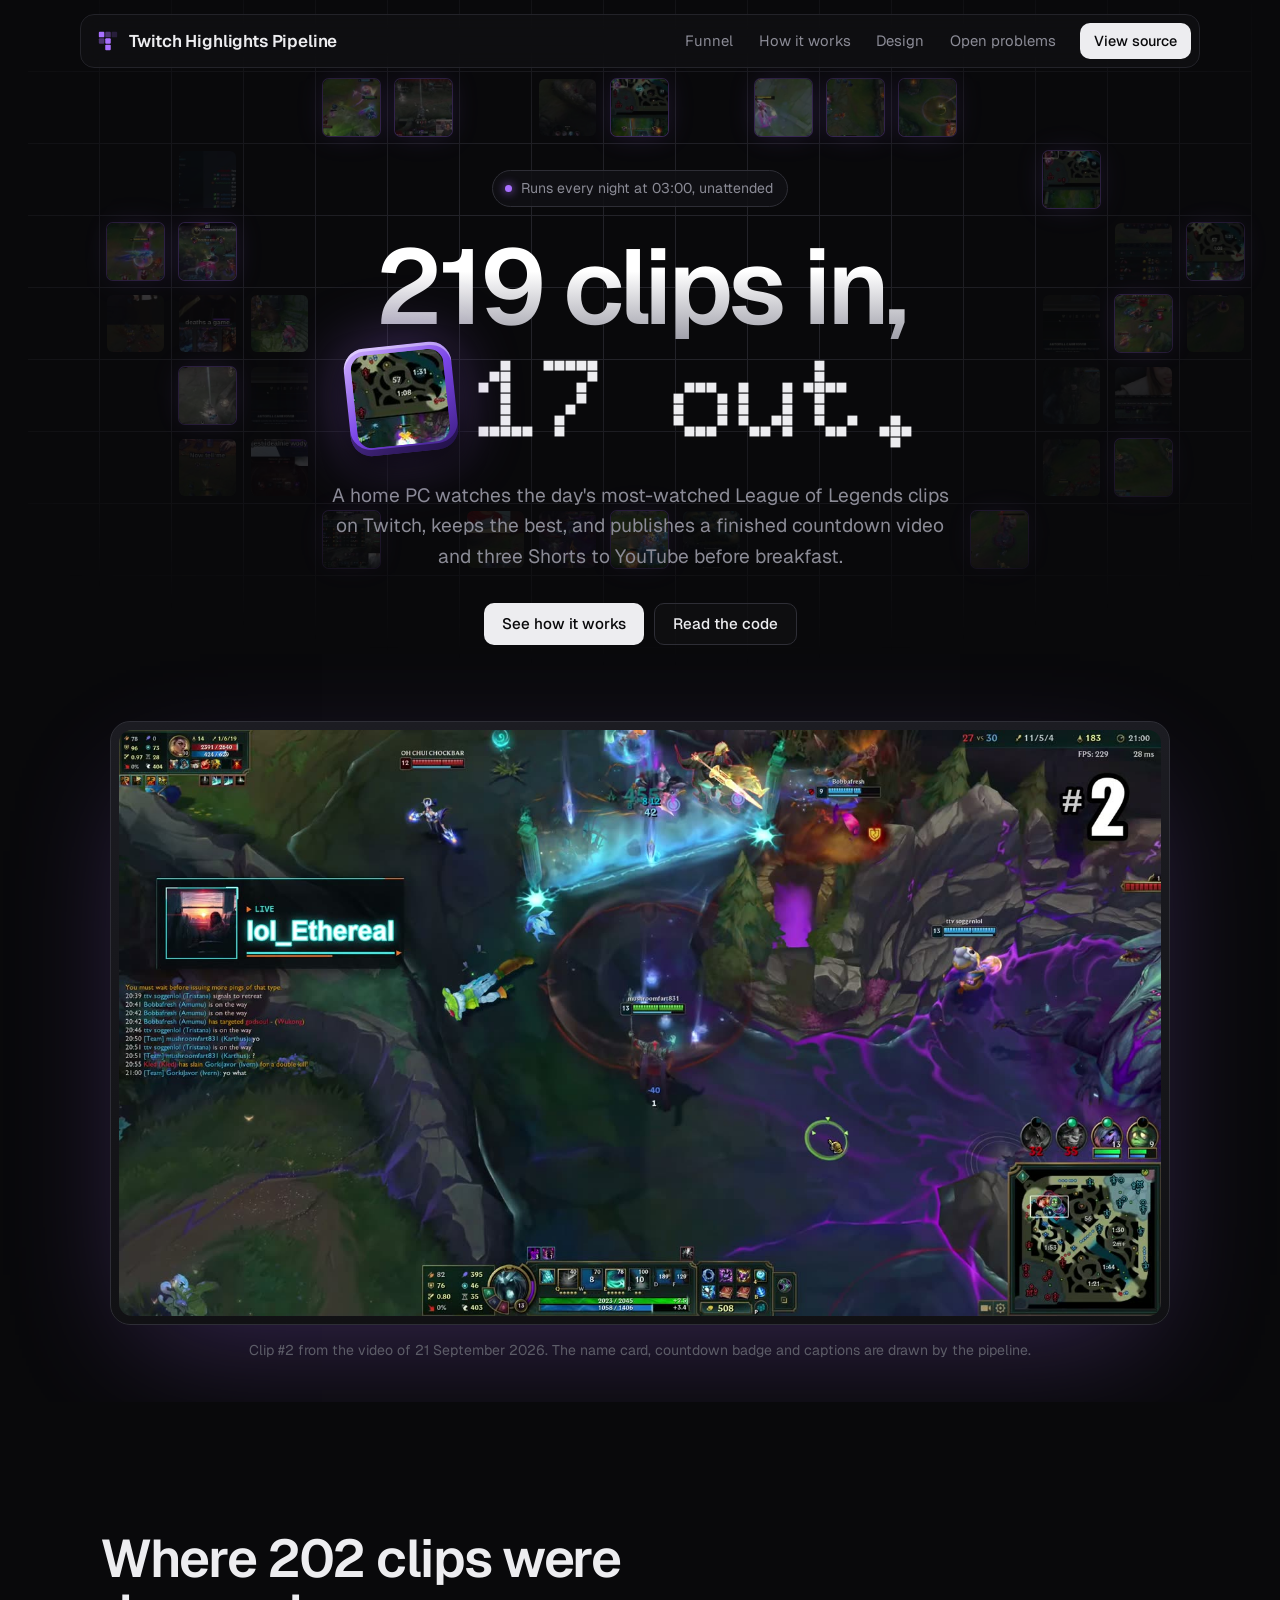
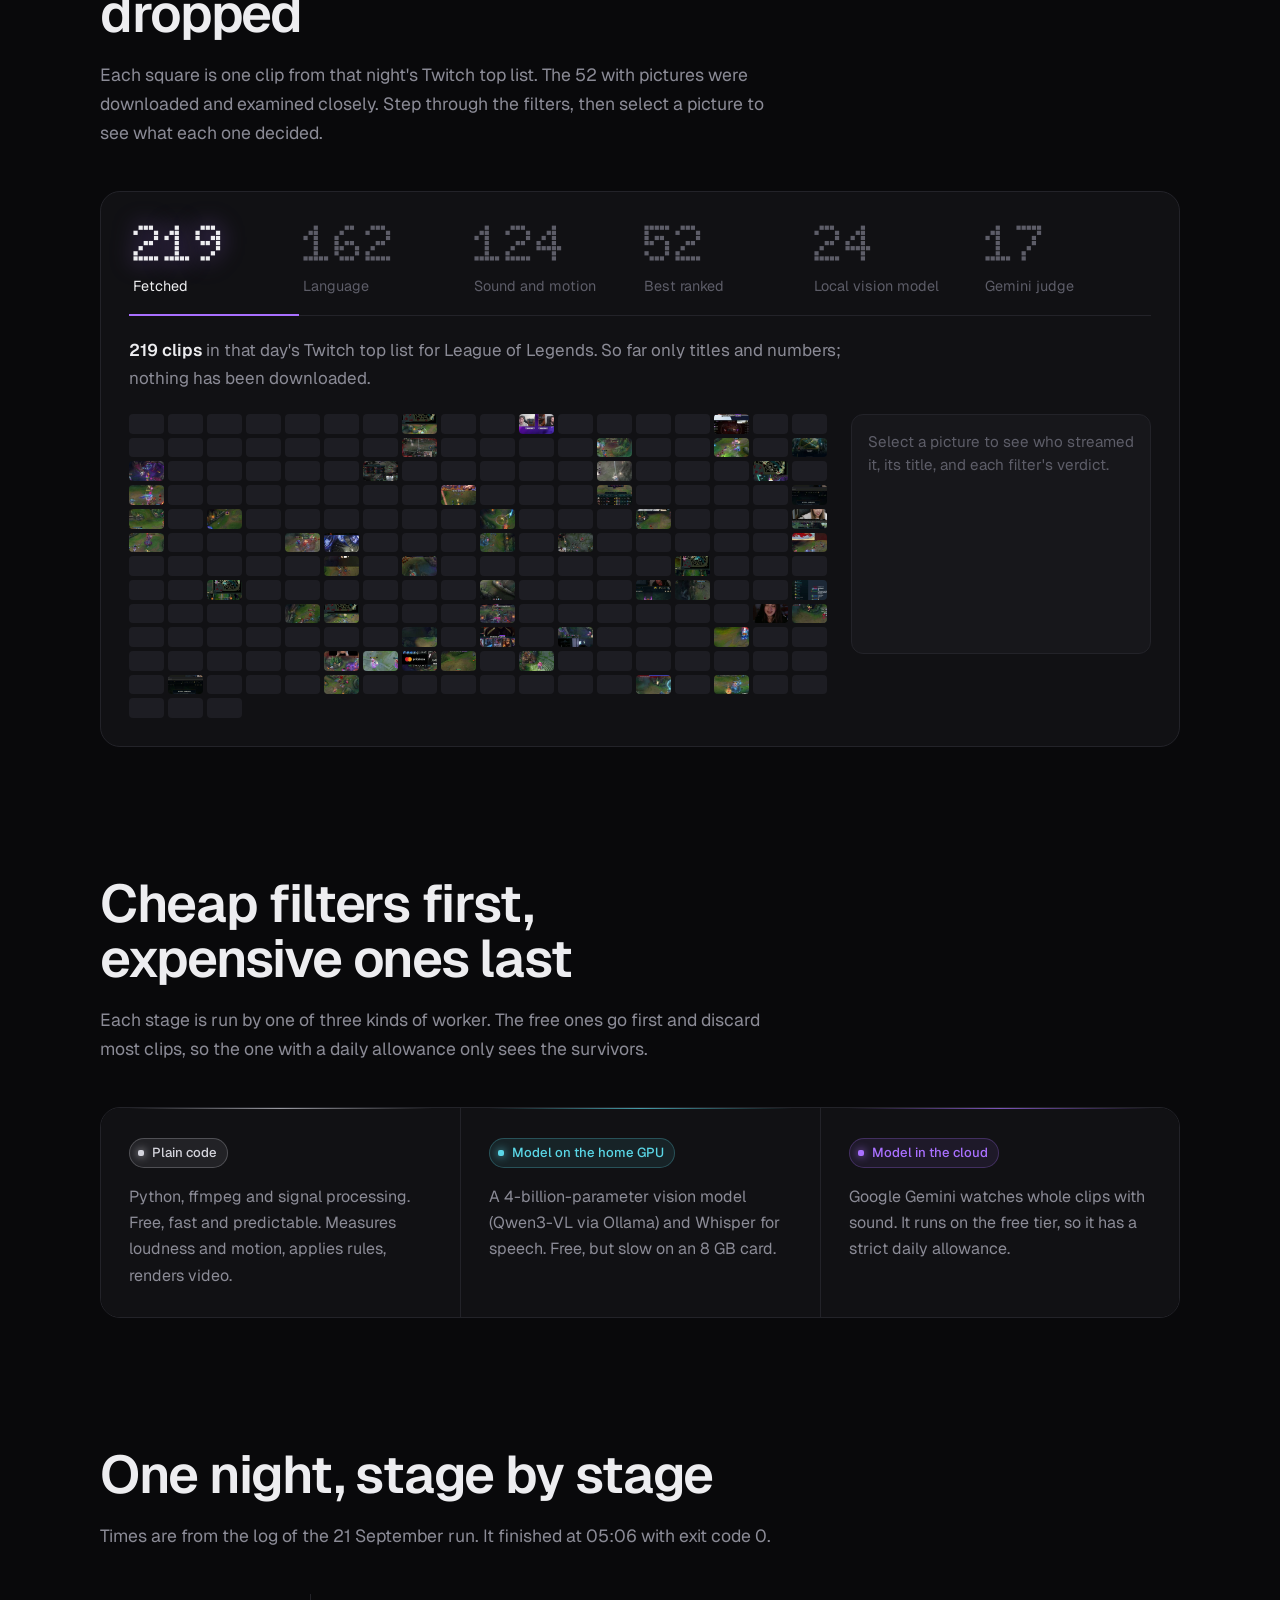
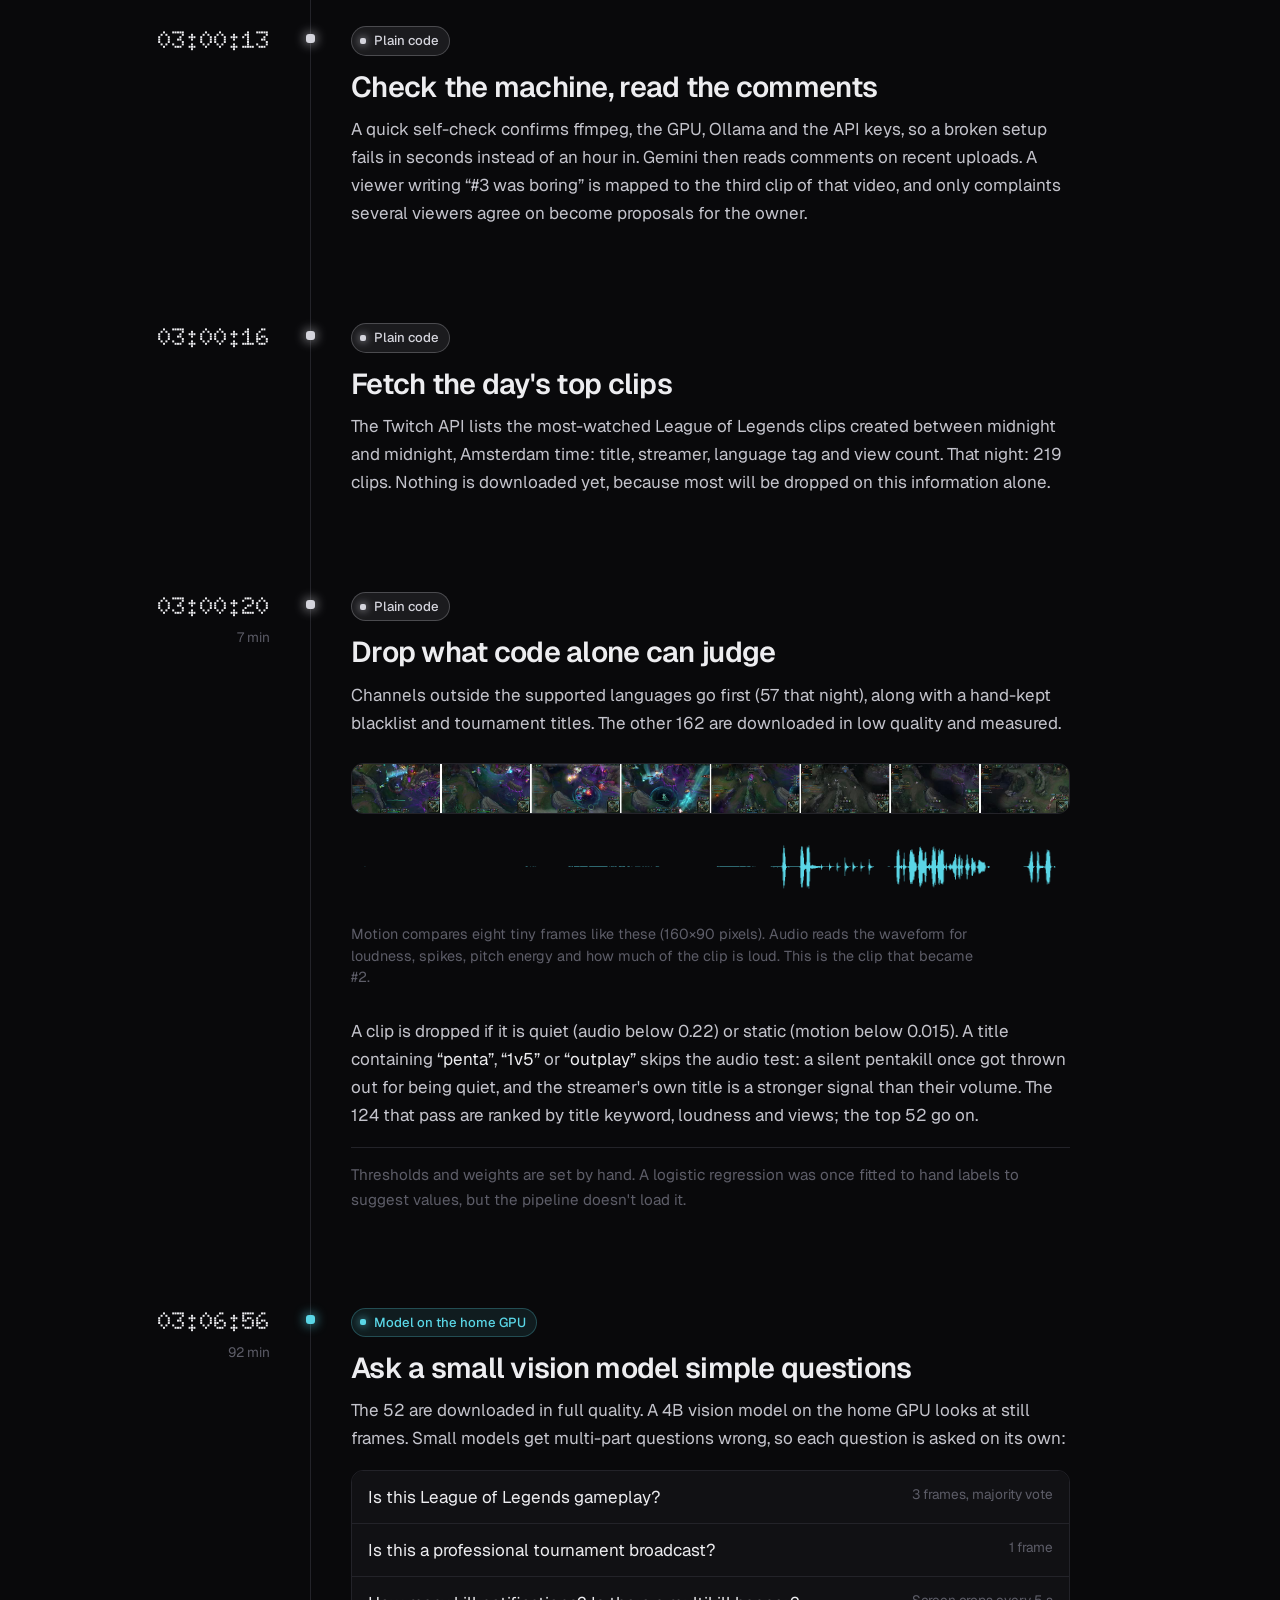
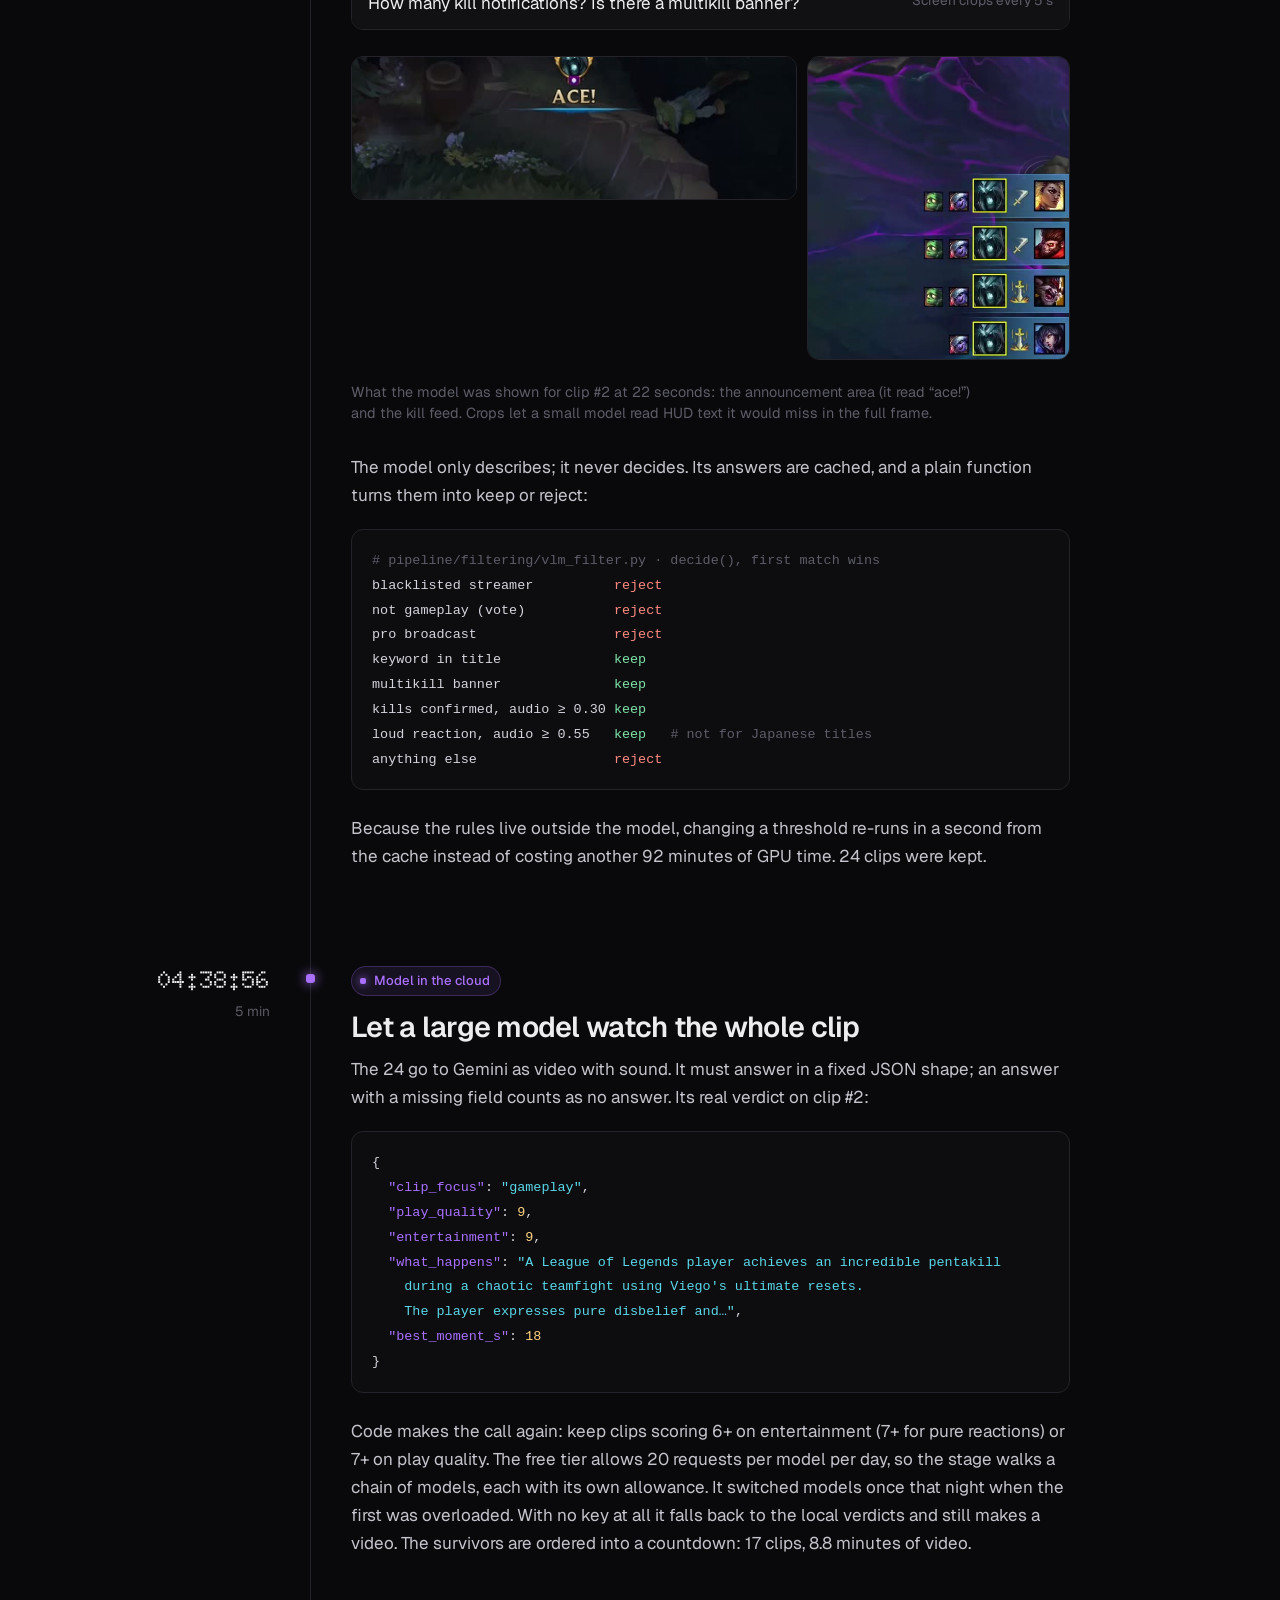
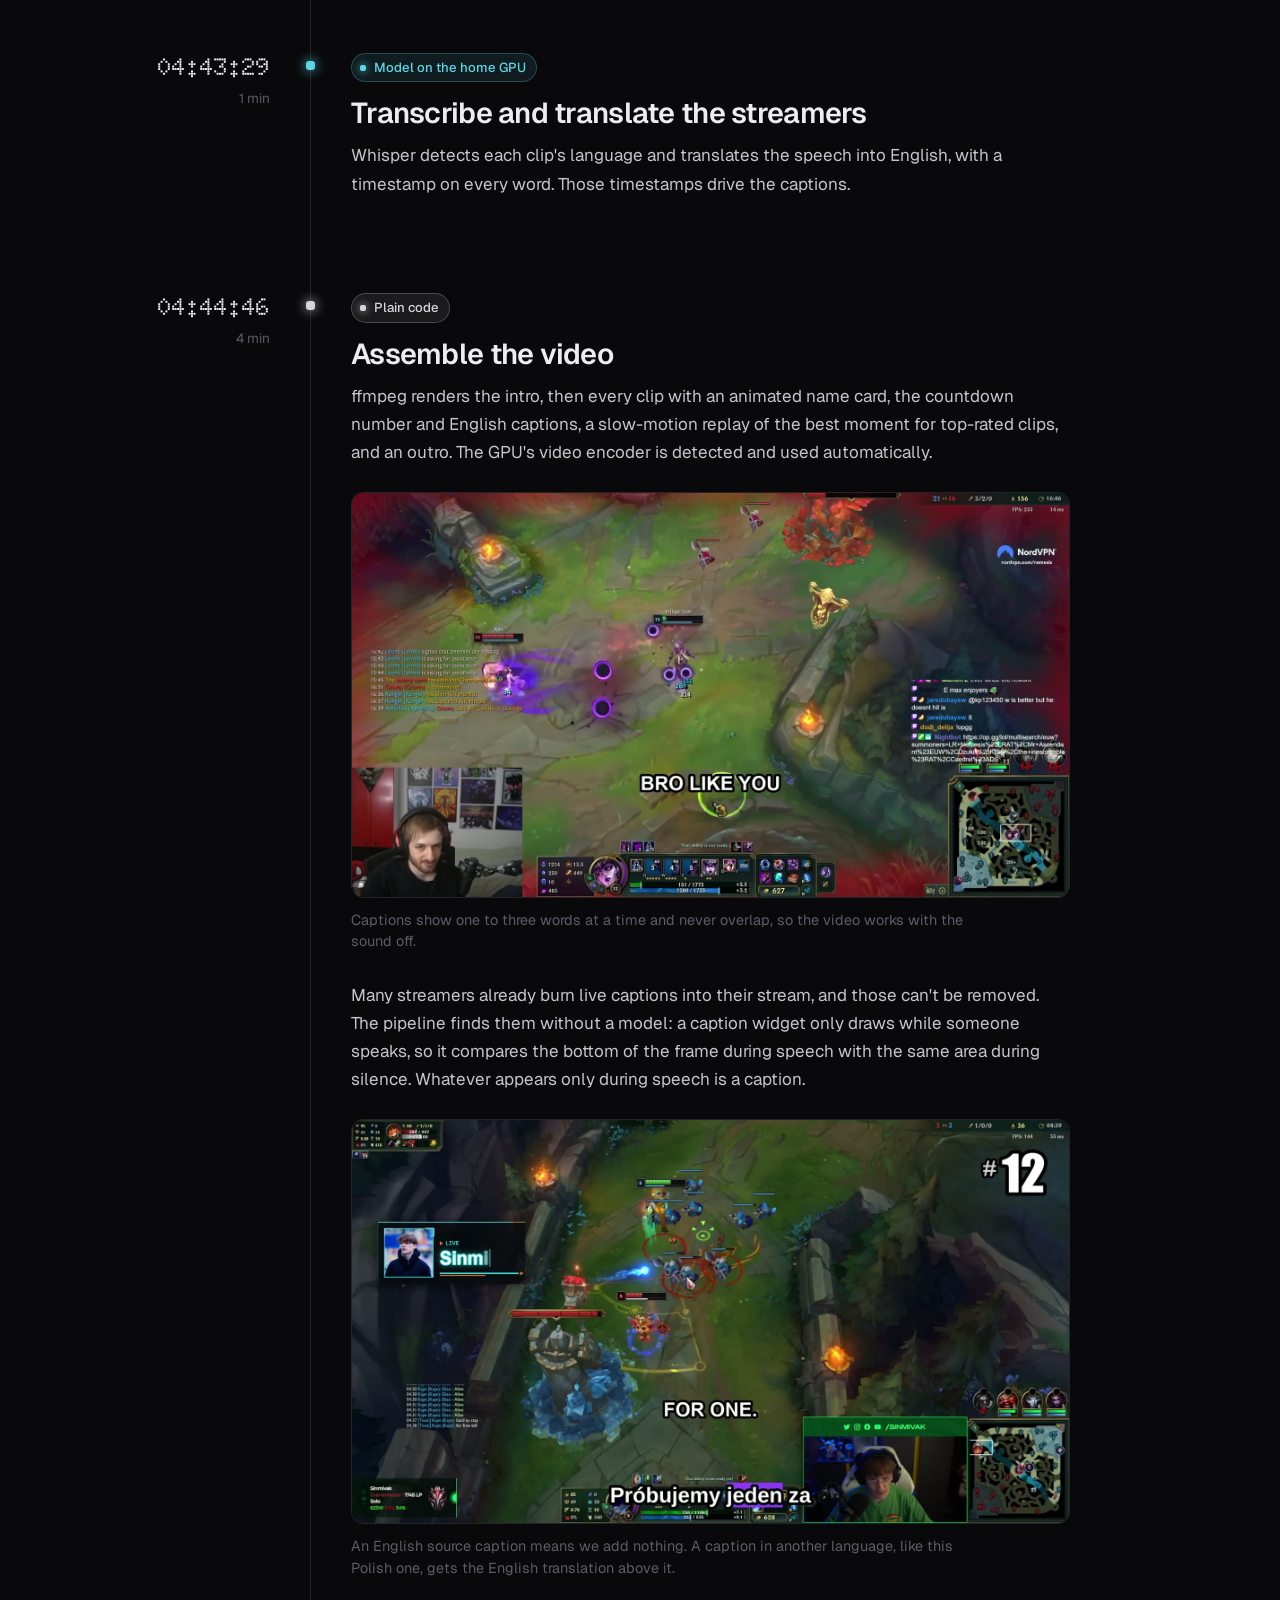
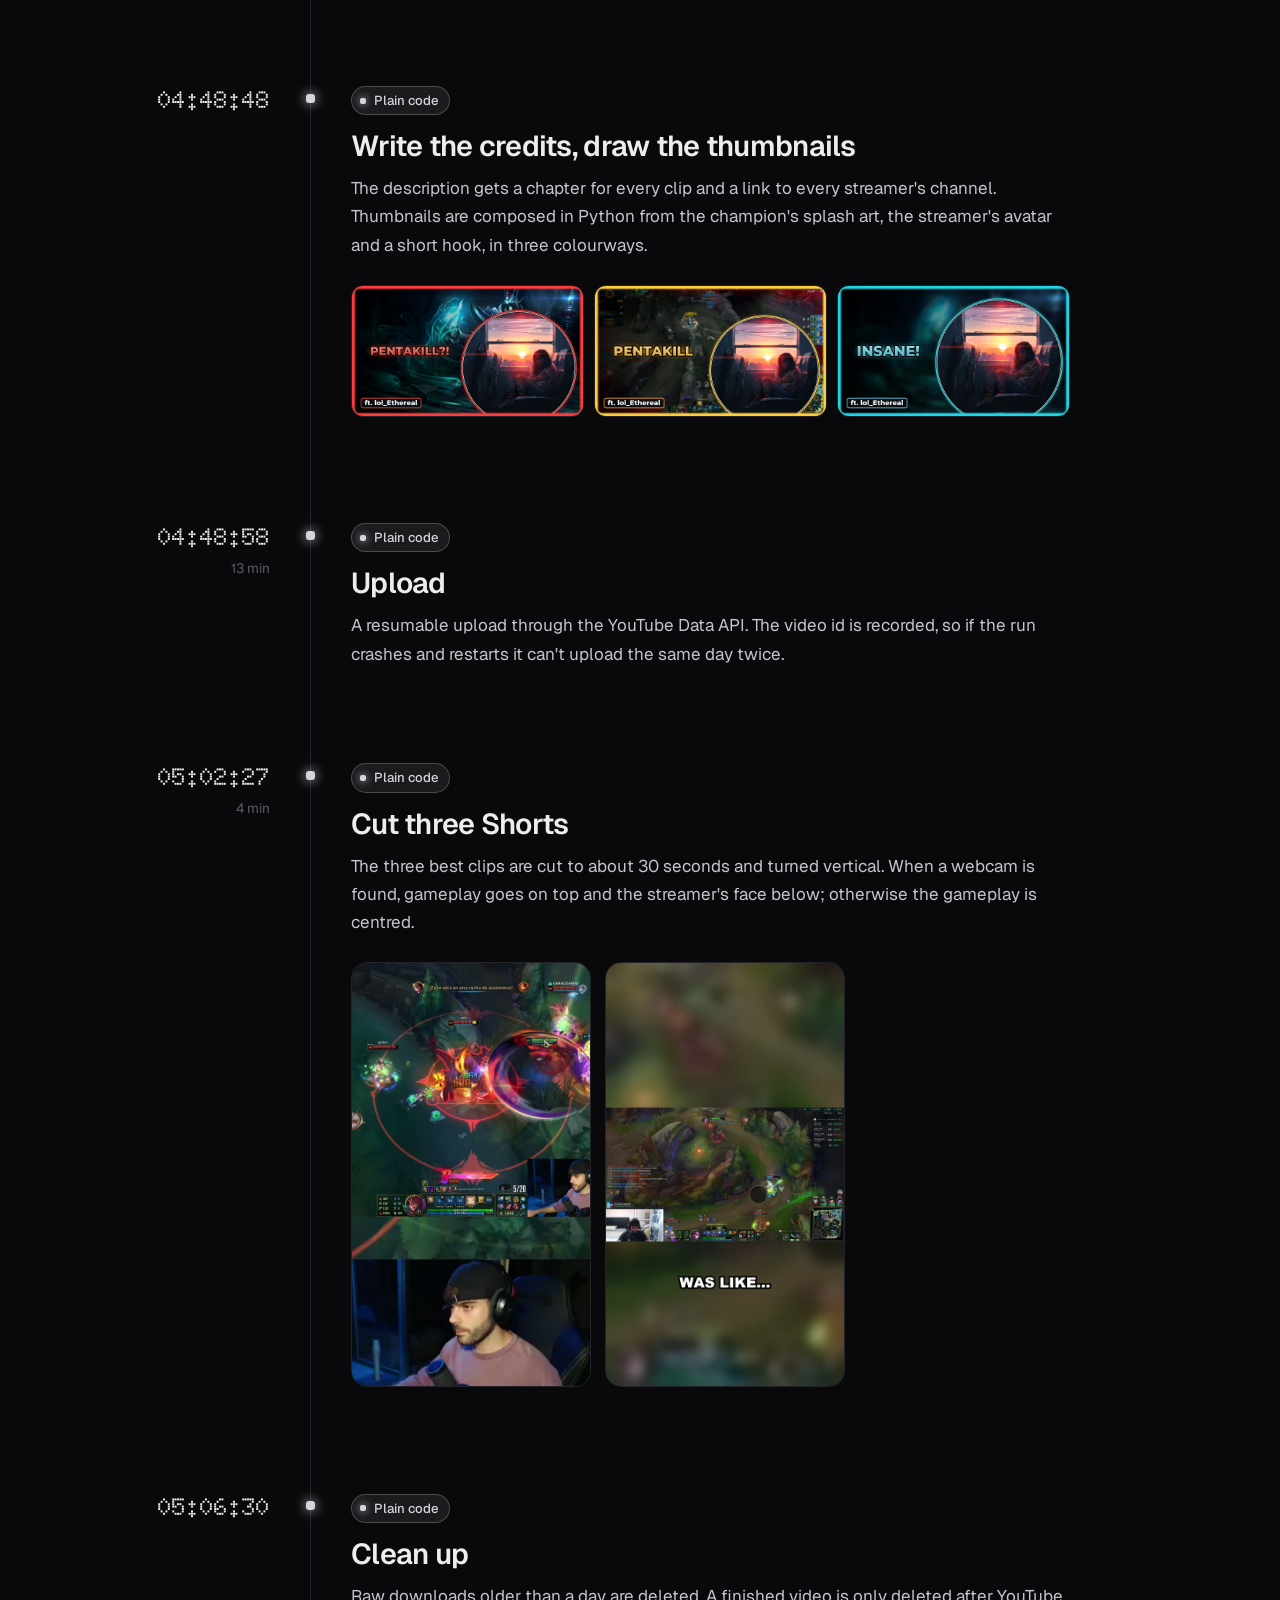
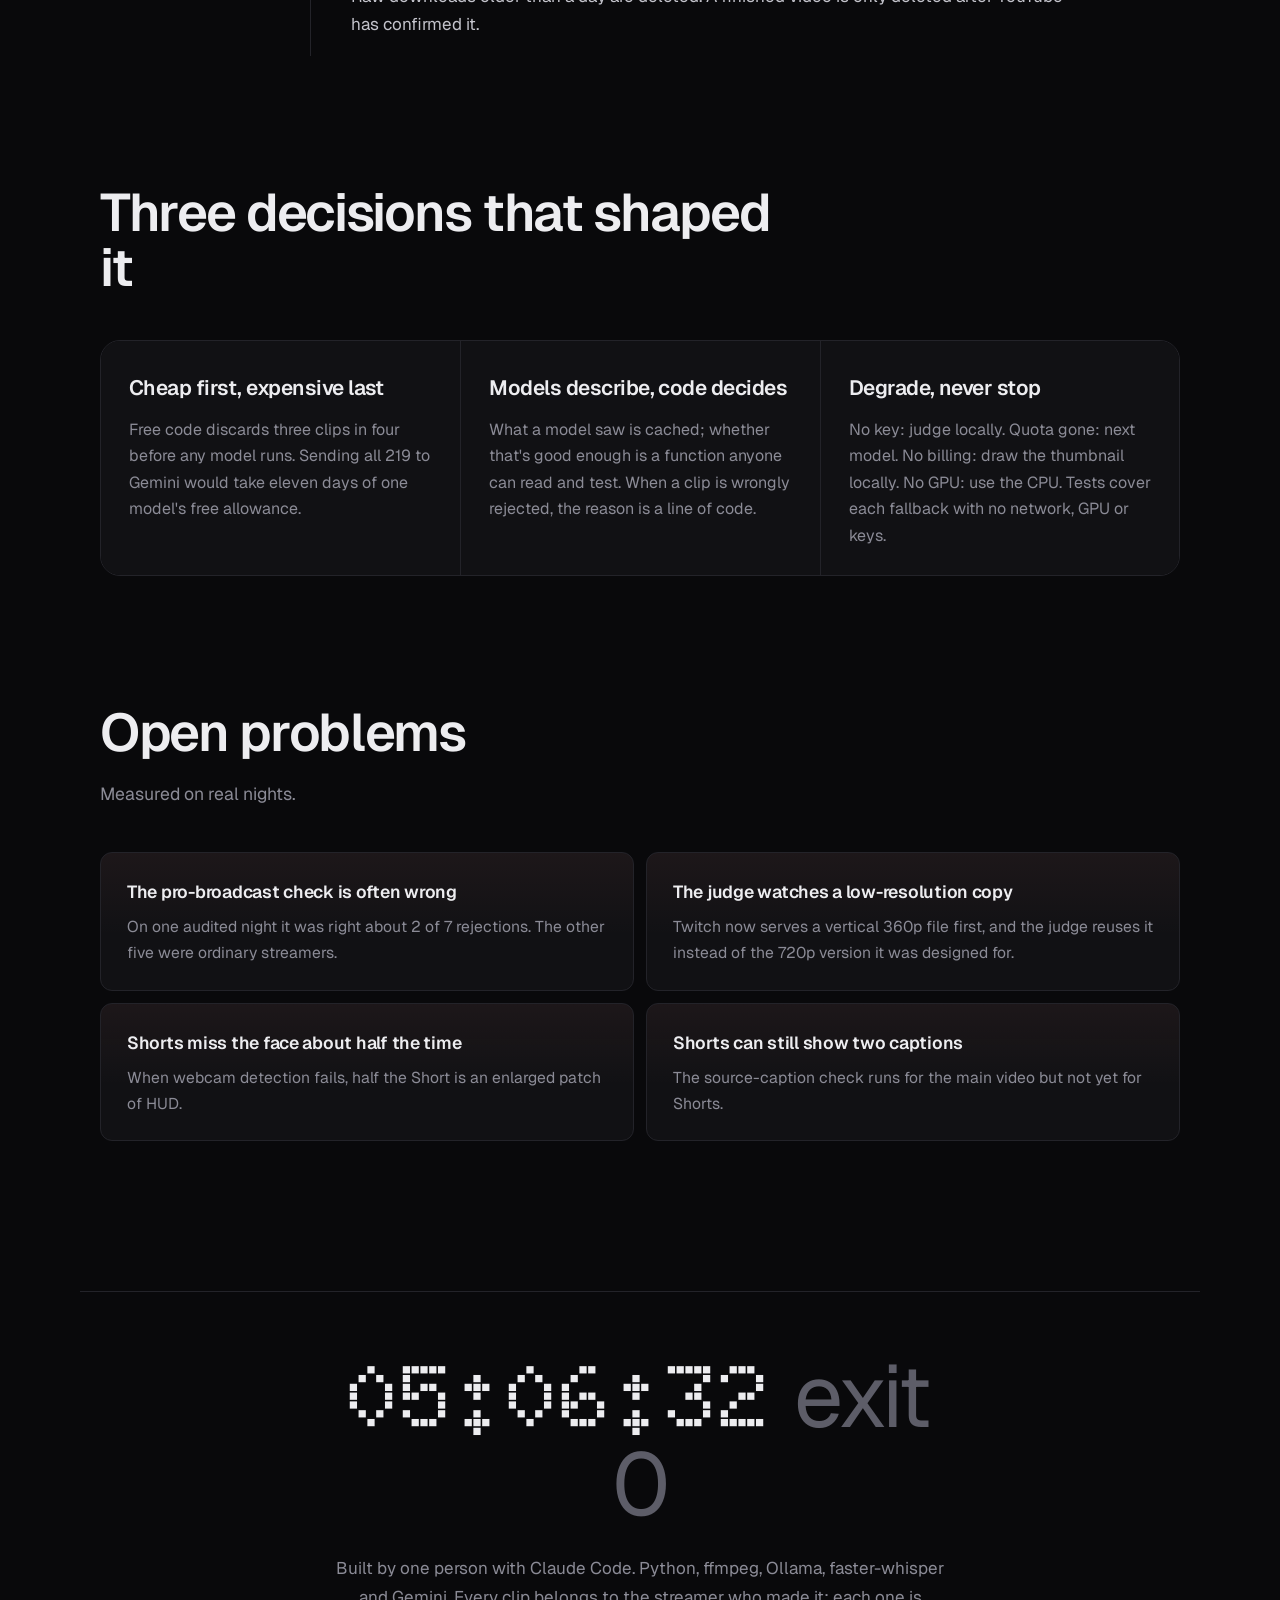
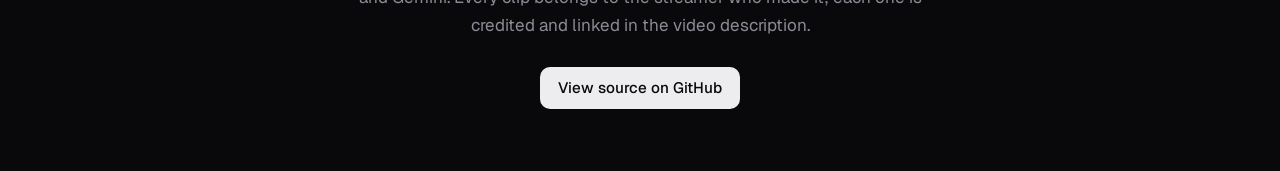
==== commit eb52b07f: "Add scripts/export_site.py: refresh the site from one night One command re-exports everything night-" ====
--- a/site/index.html
+++ b/site/index.html
@@ -35,8 +35,8 @@
   <div class="hero-inner">
     <p class="kicker"><span class="dot"></span>Runs every night at 03:00, unattended</p>
     <h1>
-      <span class="l1">219 clips in,</span>
-      <span class="l2"><span class="keycap" aria-hidden="true"><img src="assets/clips/28.jpg" alt=""></span><span class="pix">17 out.</span></span>
+      <span class="l1"><span data-n="fetched">219</span> clips in,</span>
+      <span class="l2"><span class="keycap" aria-hidden="true"><img src="assets/keycap.jpg" alt=""></span><span class="pix"><span data-n="final">17</span> out.</span></span>
     </h1>
     <p class="lede">A home PC watches the day's most-watched League of Legends clips on Twitch, keeps the best, and publishes a finished countdown video and three Shorts to YouTube before breakfast.</p>
     <div class="cta">
@@ -46,26 +46,26 @@
   </div>
   <figure class="hero-media">
     <div class="frame">
-      <video src="assets/hero.mp4" poster="assets/hero.jpg" autoplay muted loop playsinline aria-label="Nine seconds of the finished video: a pentakill teamfight, with the streamer's name card and a #2 countdown badge drawn by the pipeline."></video>
-    </div>
-    <figcaption>Clip #2 from the video of 21 September 2026. The name card, countdown badge and captions are drawn by the pipeline.</figcaption>
+      <video src="assets/hero.mp4" poster="assets/hero.jpg" autoplay muted loop playsinline aria-label="Nine seconds of the finished video, with the streamer's name card and countdown badge drawn by the pipeline."></video>
+    </div>
+    <figcaption>Clip #<span data-n="hero_rank">2</span> from the video of <span data-n="date_long">21 September 2026</span>. The name card, countdown badge and captions are drawn by the pipeline.</figcaption>
   </figure>
 </section>
 
 <section id="funnel" class="section funnel" aria-labelledby="funnel-h">
   <div class="head">
-    <h2 id="funnel-h">Where 202 clips were dropped</h2>
+    <h2 id="funnel-h">Where <span data-n="dropped_total">202</span> clips were dropped</h2>
     <p>Each square is one clip from that night's Twitch top list. The 52 with pictures were downloaded and examined closely. Step through the filters, then select a picture to see what each one decided.</p>
   </div>
 
   <div class="panel funnel-panel">
     <ol class="steps" role="tablist" aria-label="Filter steps">
-      <li><button role="tab" data-step="0" aria-selected="true"><b>219</b><span>Fetched</span></button></li>
-      <li><button role="tab" data-step="1"><b>162</b><span>Language</span></button></li>
-      <li><button role="tab" data-step="2"><b>124</b><span>Sound and motion</span></button></li>
-      <li><button role="tab" data-step="3"><b>52</b><span>Best ranked</span></button></li>
-      <li><button role="tab" data-step="4"><b>24</b><span>Local vision model</span></button></li>
-      <li><button role="tab" data-step="5"><b>17</b><span>Gemini judge</span></button></li>
+      <li><button role="tab" data-step="0" aria-selected="true"><b data-n="fetched">219</b><span>Fetched</span></button></li>
+      <li><button role="tab" data-step="1"><b data-n="scored">162</b><span>Language</span></button></li>
+      <li><button role="tab" data-step="2"><b data-n="passed">124</b><span>Sound and motion</span></button></li>
+      <li><button role="tab" data-step="3"><b data-n="kept">52</b><span>Best ranked</span></button></li>
+      <li><button role="tab" data-step="4"><b data-n="vlm_kept">24</b><span>Local vision model</span></button></li>
+      <li><button role="tab" data-step="5"><b data-n="final">17</b><span>Gemini judge</span></button></li>
     </ol>
     <p class="step-note" id="step-note" aria-live="polite"></p>
     <div class="grid-wrap">
@@ -101,13 +101,13 @@
 <section id="stages" class="section stages" aria-labelledby="stages-h">
   <div class="head">
     <h2 id="stages-h">One night, stage by stage</h2>
-    <p>Times are from the log of the 21 September run. It finished at 05:06 with exit code 0.</p>
+    <p>Times are from the log of the <span data-n="date_short">21 September</span> run. It finished at <span data-n="finish_hm">05:06</span> with exit code <span data-n="exit">0</span>.</p>
   </div>
 
   <ol class="timeline">
 
   <li class="stage w-code">
-    <div class="when"><time>03:00:00</time></div>
+    <div class="when"><time data-n="t_doctor">03:00:13</time></div>
     <div class="what">
       <span class="tag">Plain code</span>
       <h3>Check the machine, read the comments</h3>
@@ -116,45 +116,45 @@
   </li>
 
   <li class="stage w-code">
-    <div class="when"><time>03:00:16</time></div>
+    <div class="when"><time data-n="t_fetch">03:00:16</time></div>
     <div class="what">
       <span class="tag">Plain code</span>
       <h3>Fetch the day's top clips</h3>
-      <p>The Twitch API lists the most-watched League of Legends clips created between midnight and midnight, Amsterdam time: title, streamer, language tag and view count. That night: 219 clips. Nothing is downloaded yet, because most will be dropped on this information alone.</p>
-    </div>
-  </li>
-
-  <li class="stage w-code">
-    <div class="when"><time>03:00:20</time><span class="took">6 min</span></div>
+      <p>The Twitch API lists the most-watched League of Legends clips created between midnight and midnight, Amsterdam time: title, streamer, language tag and view count. That night: <span data-n="fetched">219</span> clips. Nothing is downloaded yet, because most will be dropped on this information alone.</p>
+    </div>
+  </li>
+
+  <li class="stage w-code">
+    <div class="when"><time data-n="t_prefilter">03:00:20</time><span class="took" data-n="d_prefilter">7 min</span></div>
     <div class="what">
       <span class="tag">Plain code</span>
       <h3>Drop what code alone can judge</h3>
-      <p>Channels outside the supported languages go first (57 that night), along with a hand-kept blacklist and tournament titles. The other 162 are downloaded in low quality and measured.</p>
+      <p>Channels outside the supported languages go first (<span data-n="drop_lang">57</span> that night), along with a hand-kept blacklist and tournament titles. The other <span data-n="scored">162</span> are downloaded in low quality and measured.</p>
       <figure class="media">
-        <img src="assets/filmstrip.jpg" width="2602" height="180" loading="lazy" alt="Eight small frames sampled evenly across a 30-second clip, showing a teamfight moving across the map.">
-        <img class="wave" src="assets/wave.png" width="1600" height="200" loading="lazy" alt="The audio waveform of the same clip, with loud bursts in the second half.">
-        <figcaption>Motion compares eight tiny frames like these (160×90 pixels). Audio reads the waveform for loudness, spikes, pitch energy and how much of the clip is loud. This is the clip that became #2.</figcaption>
-      </figure>
-      <p>A clip is dropped if it is quiet (audio below 0.22) or static (motion below 0.015). A title containing <q>penta</q>, <q>1v5</q> or <q>outplay</q> skips the audio test: a silent pentakill once got thrown out for being quiet, and the streamer's own title is a stronger signal than their volume. The 124 that pass are ranked by title keyword, loudness and views; the top 52 go on.</p>
+        <img src="assets/filmstrip.jpg" width="2602" height="180" loading="lazy" alt="Eight small frames sampled evenly across one clip.">
+        <img class="wave" src="assets/wave.png" width="1600" height="200" loading="lazy" alt="The audio waveform of the same clip.">
+        <figcaption>Motion compares eight tiny frames like these (160×90 pixels). Audio reads the waveform for loudness, spikes, pitch energy and how much of the clip is loud. This is the clip that became #<span data-n="hero_rank">2</span>.</figcaption>
+      </figure>
+      <p>A clip is dropped if it is quiet (audio below 0.22) or static (motion below 0.015). A title containing <q>penta</q>, <q>1v5</q> or <q>outplay</q> skips the audio test: a silent pentakill once got thrown out for being quiet, and the streamer's own title is a stronger signal than their volume. The <span data-n="passed">124</span> that pass are ranked by title keyword, loudness and views; the top <span data-n="kept">52</span> go on.</p>
       <p class="note">Thresholds and weights are set by hand. A logistic regression was once fitted to hand labels to suggest values, but the pipeline doesn't load it.</p>
     </div>
   </li>
 
   <li class="stage w-local">
-    <div class="when"><time>03:06:56</time><span class="took">92 min</span></div>
+    <div class="when"><time data-n="t_vlm_filter">03:06:56</time><span class="took" data-n="d_vlm_filter">92 min</span></div>
     <div class="what">
       <span class="tag">Model on the home GPU</span>
       <h3>Ask a small vision model simple questions</h3>
-      <p>The 52 are downloaded in full quality. A 4B vision model on the home GPU looks at still frames. Small models get multi-part questions wrong, so each question is asked on its own:</p>
+      <p>The <span data-n="kept">52</span> are downloaded in full quality. A 4B vision model on the home GPU looks at still frames. Small models get multi-part questions wrong, so each question is asked on its own:</p>
       <ul class="qs">
         <li><span>Is this League of Legends gameplay?</span><small>3 frames, majority vote</small></li>
         <li><span>Is this a professional tournament broadcast?</span><small>1 frame</small></li>
         <li><span>How many kill notifications? Is there a multikill banner?</span><small>Screen crops every 5 s</small></li>
       </ul>
       <figure class="media crops">
-        <img src="assets/crop_banner.jpg" width="512" height="163" loading="lazy" alt="A crop of the top centre of the screen showing the ACE! announcement banner.">
-        <img src="assets/crop_killfeed.jpg" width="512" height="592" loading="lazy" alt="A crop of the right edge of the screen showing a kill notification with two champion icons.">
-        <figcaption>What the model was shown for clip #2 at 22 seconds: the announcement area (it read “ace!”) and the kill feed. Crops let a small model read HUD text it would miss in the full frame.</figcaption>
+        <img src="assets/crop_banner.jpg" width="512" height="163" loading="lazy" alt="A crop of the top centre of the screen, where multikill announcements appear.">
+        <img src="assets/crop_killfeed.jpg" width="512" height="592" loading="lazy" alt="A crop of the right edge of the screen, where kill notifications appear.">
+        <figcaption>What the model was shown for clip #<span data-n="hero_rank">2</span> <span data-n="crop_note">at 22 seconds: the announcement area (it read “ace!”) and the kill feed</span>. Crops let a small model read HUD text it would miss in the full frame.</figcaption>
       </figure>
       <p>The model only describes; it never decides. Its answers are cached, and a plain function turns them into keep or reject:</p>
 <pre class="code"><code><span class="c"># pipeline/filtering/vlm_filter.py · decide(), first match wins</span>
@@ -166,31 +166,31 @@
 kills confirmed, audio ≥ 0.30 <span class="k">keep</span>
 loud reaction, audio ≥ 0.55   <span class="k">keep</span>   <span class="c"># not for Japanese titles</span>
 anything else                 <span class="r">reject</span></code></pre>
-      <p>Because the rules live outside the model, changing a threshold re-runs in a second from the cache instead of costing another 90 minutes of GPU time. 24 clips were kept.</p>
+      <p>Because the rules live outside the model, changing a threshold re-runs in a second from the cache instead of costing another <span data-n="vlm_minutes">92</span> minutes of GPU time. <span data-n="vlm_kept">24</span> clips were kept.</p>
     </div>
   </li>
 
   <li class="stage w-cloud">
-    <div class="when"><time>04:38:56</time><span class="took">5 min</span></div>
+    <div class="when"><time data-n="t_api_judge">04:38:56</time><span class="took" data-n="d_api_judge">5 min</span></div>
     <div class="what">
       <span class="tag">Model in the cloud</span>
       <h3>Let a large model watch the whole clip</h3>
-      <p>The 24 go to Gemini as video with sound. It must answer in a fixed JSON shape; an answer with a missing field counts as no answer. Its real verdict on clip #2:</p>
-<pre class="code"><code>{
+      <p>The <span data-n="vlm_kept">24</span> go to Gemini as video with sound. It must answer in a fixed JSON shape; an answer with a missing field counts as no answer. Its real verdict on clip #<span data-n="hero_rank">2</span>:</p>
+<pre class="code"><code data-n="verdict_html">{
   <span class="p">"clip_focus"</span>: <span class="s">"gameplay"</span>,
   <span class="p">"play_quality"</span>: <span class="n">9</span>,
   <span class="p">"entertainment"</span>: <span class="n">9</span>,
-  <span class="p">"what_happens"</span>: <span class="s">"A League of Legends player achieves an incredible
-    pentakill during a chaotic teamfight using Viego's ultimate
-    resets. The player expresses pure disbelief and excitement…"</span>,
+  <span class="p">"what_happens"</span>: <span class="s">"A League of Legends player achieves an incredible pentakill
+    during a chaotic teamfight using Viego&#x27;s ultimate resets.
+    The player expresses pure disbelief and…"</span>,
   <span class="p">"best_moment_s"</span>: <span class="n">18</span>
 }</code></pre>
-      <p>Code makes the call again: keep clips scoring 6+ on entertainment (7+ for pure reactions) or 7+ on play quality. The free tier allows 20 requests per model per day, so the stage walks a chain of models, each with its own allowance; it switched once that night when the first was overloaded. With no key at all it falls back to the local verdicts and still makes a video. The survivors are ordered into a countdown and trimmed to about eight minutes: 17 clips, 8.8 minutes.</p>
+      <p>Code makes the call again: keep clips scoring 6+ on entertainment (7+ for pure reactions) or 7+ on play quality. The free tier allows 20 requests per model per day, so the stage walks a chain of models, each with its own allowance.<span data-n="judge_switch"> It switched models once that night when the first was overloaded.</span> With no key at all it falls back to the local verdicts and still makes a video. The survivors are ordered into a countdown: <span data-n="final">17</span> clips, <span data-n="minutes">8.8</span> minutes of video.</p>
     </div>
   </li>
 
   <li class="stage w-local">
-    <div class="when"><time>04:43:29</time><span class="took">1 min</span></div>
+    <div class="when"><time data-n="t_transcribe">04:43:29</time><span class="took" data-n="d_transcribe">1 min</span></div>
     <div class="what">
       <span class="tag">Model on the home GPU</span>
       <h3>Transcribe and translate the streamers</h3>
@@ -199,39 +199,39 @@
   </li>
 
   <li class="stage w-code">
-    <div class="when"><time>04:44:46</time><span class="took">4 min</span></div>
+    <div class="when"><time data-n="t_assemble">04:44:46</time><span class="took" data-n="d_assemble">4 min</span></div>
     <div class="what">
       <span class="tag">Plain code</span>
       <h3>Assemble the video</h3>
       <p>ffmpeg renders the intro, then every clip with an animated name card, the countdown number and English captions, a slow-motion replay of the best moment for top-rated clips, and an outro. The GPU's video encoder is detected and used automatically.</p>
       <figure class="media">
-        <img src="assets/caption_en.jpg" width="1600" height="900" loading="lazy" alt="Clip #17: gameplay with the streamer's webcam at bottom right, the name card bibiadoll at the left, and the English caption LET'S GO NOW.">
+        <img src="assets/caption_en.jpg" width="1600" height="900" loading="lazy" alt="A clip from the video with the streamer's name card and the pipeline's English caption.">
         <figcaption>Captions show one to three words at a time and never overlap, so the video works with the sound off.</figcaption>
       </figure>
       <p>Many streamers already burn live captions into their stream, and those can't be removed. The pipeline finds them without a model: a caption widget only draws while someone speaks, so it compares the bottom of the frame during speech with the same area during silence. Whatever appears only during speech is a caption.</p>
       <figure class="media">
-        <img src="assets/caption_translate.jpg" width="1600" height="900" loading="lazy" alt="Clip #12: a Polish streamer's own caption at the bottom, with the pipeline's English translation FINALLY HE JUMPED above it.">
-        <figcaption>An English source caption means we add nothing. A caption in another language, like this Polish one, gets the English translation above it.</figcaption>
-      </figure>
-    </div>
-  </li>
-
-  <li class="stage w-code">
-    <div class="when"><time>04:48:48</time></div>
+        <img src="assets/caption_translate.jpg" width="1600" height="900" loading="lazy" alt="A streamer's own foreign-language caption at the bottom, with the pipeline's English translation above it.">
+        <figcaption>An English source caption means we add nothing. A caption in another language, like this <span data-n="tr_lang">Polish</span> one, gets the English translation above it.</figcaption>
+      </figure>
+    </div>
+  </li>
+
+  <li class="stage w-code">
+    <div class="when"><time data-n="t_credits">04:48:48</time></div>
     <div class="what">
       <span class="tag">Plain code</span>
       <h3>Write the credits, draw the thumbnails</h3>
       <p>The description gets a chapter for every clip and a link to every streamer's channel. Thumbnails are composed in Python from the champion's splash art, the streamer's avatar and a short hook, in three colourways.</p>
       <figure class="media thumbs">
-        <img src="assets/thumb_1.jpg" width="1280" height="720" loading="lazy" alt="Thumbnail with Karthus splash art, a red border and PENTAKILL?! beside the streamer's circular avatar.">
-        <img src="assets/thumb_2.jpg" width="1280" height="720" loading="lazy" alt="Thumbnail variant with a gameplay frame behind the gold word PENTAKILL.">
-        <img src="assets/thumb_3.jpg" width="1280" height="720" loading="lazy" alt="Thumbnail variant in teal with the word INSANE!">
-      </figure>
-    </div>
-  </li>
-
-  <li class="stage w-code">
-    <div class="when"><time>04:48:58</time><span class="took">13 min</span></div>
+        <img src="assets/thumb_1.jpg" width="1280" height="720" loading="lazy" alt="The night's thumbnail, first colourway.">
+        <img src="assets/thumb_2.jpg" width="1280" height="720" loading="lazy" alt="Thumbnail, second colourway.">
+        <img src="assets/thumb_3.jpg" width="1280" height="720" loading="lazy" alt="Thumbnail, third colourway.">
+      </figure>
+    </div>
+  </li>
+
+  <li class="stage w-code">
+    <div class="when"><time data-n="t_upload">04:48:58</time><span class="took" data-n="d_upload">13 min</span></div>
     <div class="what">
       <span class="tag">Plain code</span>
       <h3>Upload</h3>
@@ -240,20 +240,20 @@
   </li>
 
   <li class="stage w-code">
-    <div class="when"><time>05:02:27</time><span class="took">4 min</span></div>
+    <div class="when"><time data-n="t_shorts">05:02:27</time><span class="took" data-n="d_shorts">4 min</span></div>
     <div class="what">
       <span class="tag">Plain code</span>
       <h3>Cut three Shorts</h3>
       <p>The three best clips are cut to about 30 seconds and turned vertical. When a webcam is found, gameplay goes on top and the streamer's face below; otherwise the gameplay is centred.</p>
       <figure class="media shorts">
-        <img src="assets/short_1.jpg" width="540" height="960" loading="lazy" alt="A vertical Short: gameplay in the top half, the streamer's webcam in the bottom half.">
-        <img src="assets/short_2.jpg" width="540" height="960" loading="lazy" alt="A vertical Short with the gameplay centred on a blurred background.">
-      </figure>
-    </div>
-  </li>
-
-  <li class="stage w-code">
-    <div class="when"><time>05:06:30</time></div>
+        <img src="assets/short_1.jpg" width="540" height="960" loading="lazy" alt="One of the night's vertical Shorts.">
+        <img src="assets/short_2.jpg" width="540" height="960" loading="lazy" alt="Another of the night's vertical Shorts.">
+      </figure>
+    </div>
+  </li>
+
+  <li class="stage w-code">
+    <div class="when"><time data-n="t_cleanup">05:06:30</time></div>
     <div class="what">
       <span class="tag">Plain code</span>
       <h3>Clean up</h3>
@@ -270,7 +270,7 @@
   <div class="ideas">
     <div class="idea">
       <h3>Cheap first, expensive last</h3>
-      <p>Free code discards three clips in four before any model runs. Sending all 219 to Gemini would take eleven days of one model's free allowance.</p>
+      <p>Free code discards three clips in four before any model runs. Sending all 219 to Gemini would take <span data-n="gemini_days">eleven days</span> of one model's free allowance.</p>
     </div>
     <div class="idea">
       <h3>Models describe, code decides</h3>
@@ -299,7 +299,7 @@
 </main>
 
 <footer class="foot">
-  <p class="exit"><span class="pix">05:06:32</span> exit 0</p>
+  <p class="exit"><span class="pix" data-n="finish">05:06:32</span> exit <span data-n="exit">0</span></p>
   <p>Built by one person with Claude Code. Python, ffmpeg, Ollama, faster-whisper and Gemini. Every clip belongs to the streamer who made it; each one is credited and linked in the video description.</p>
   <a class="btn btn-light" href="https://github.com/Kemonoo/lol-highlights-pipeline">View source on GitHub</a>
 </footer>
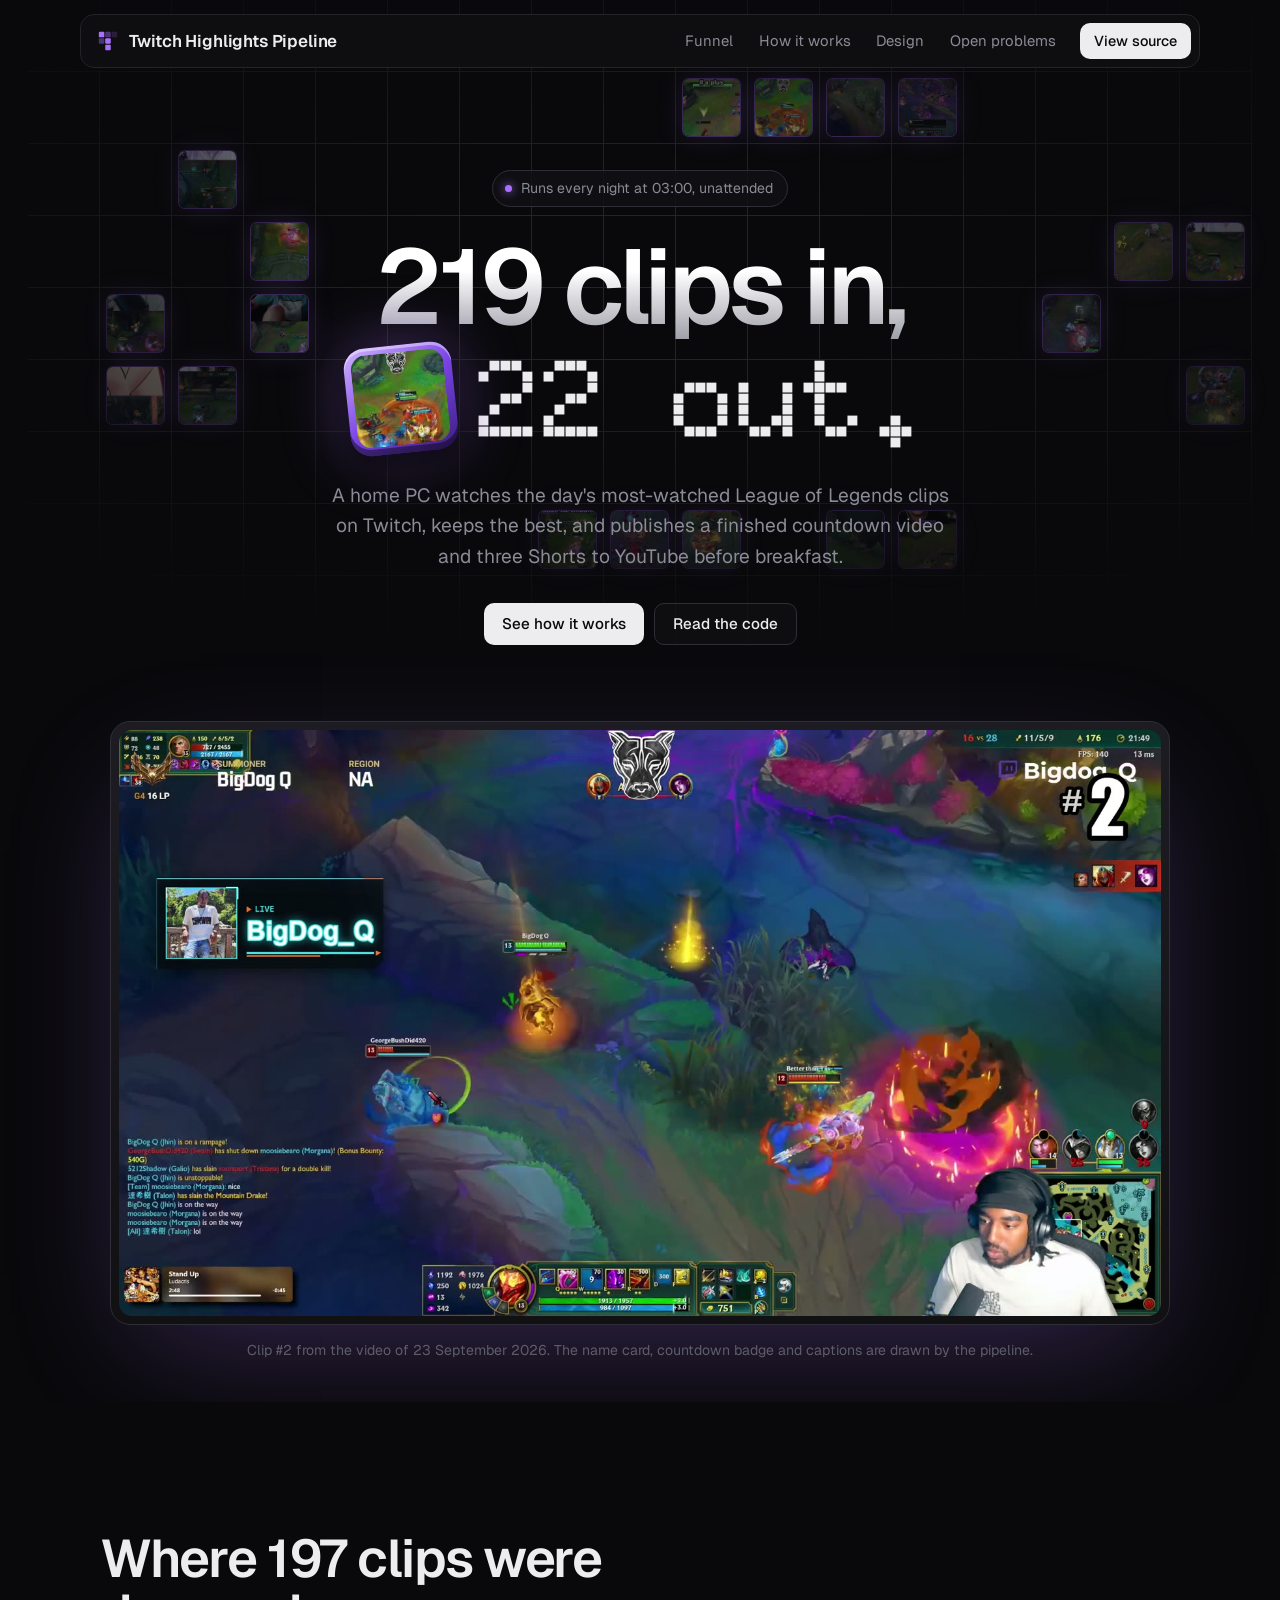
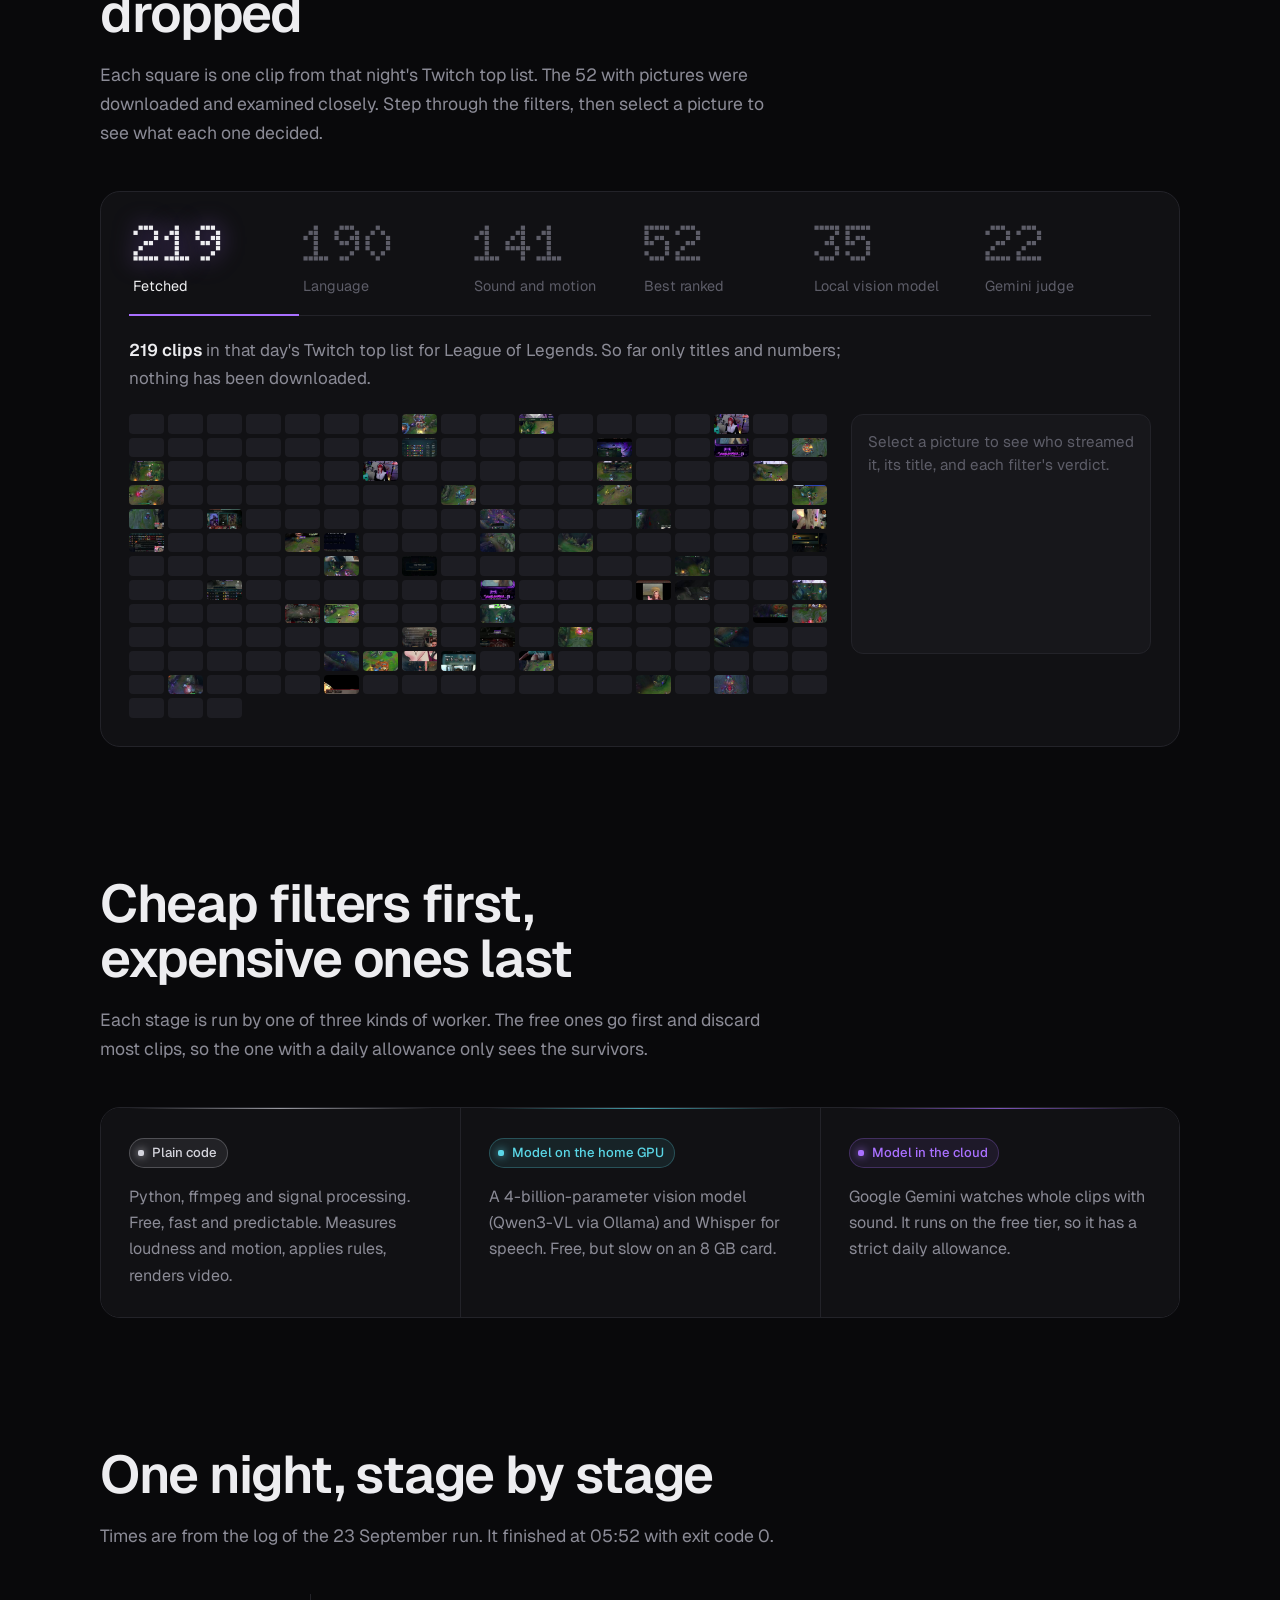
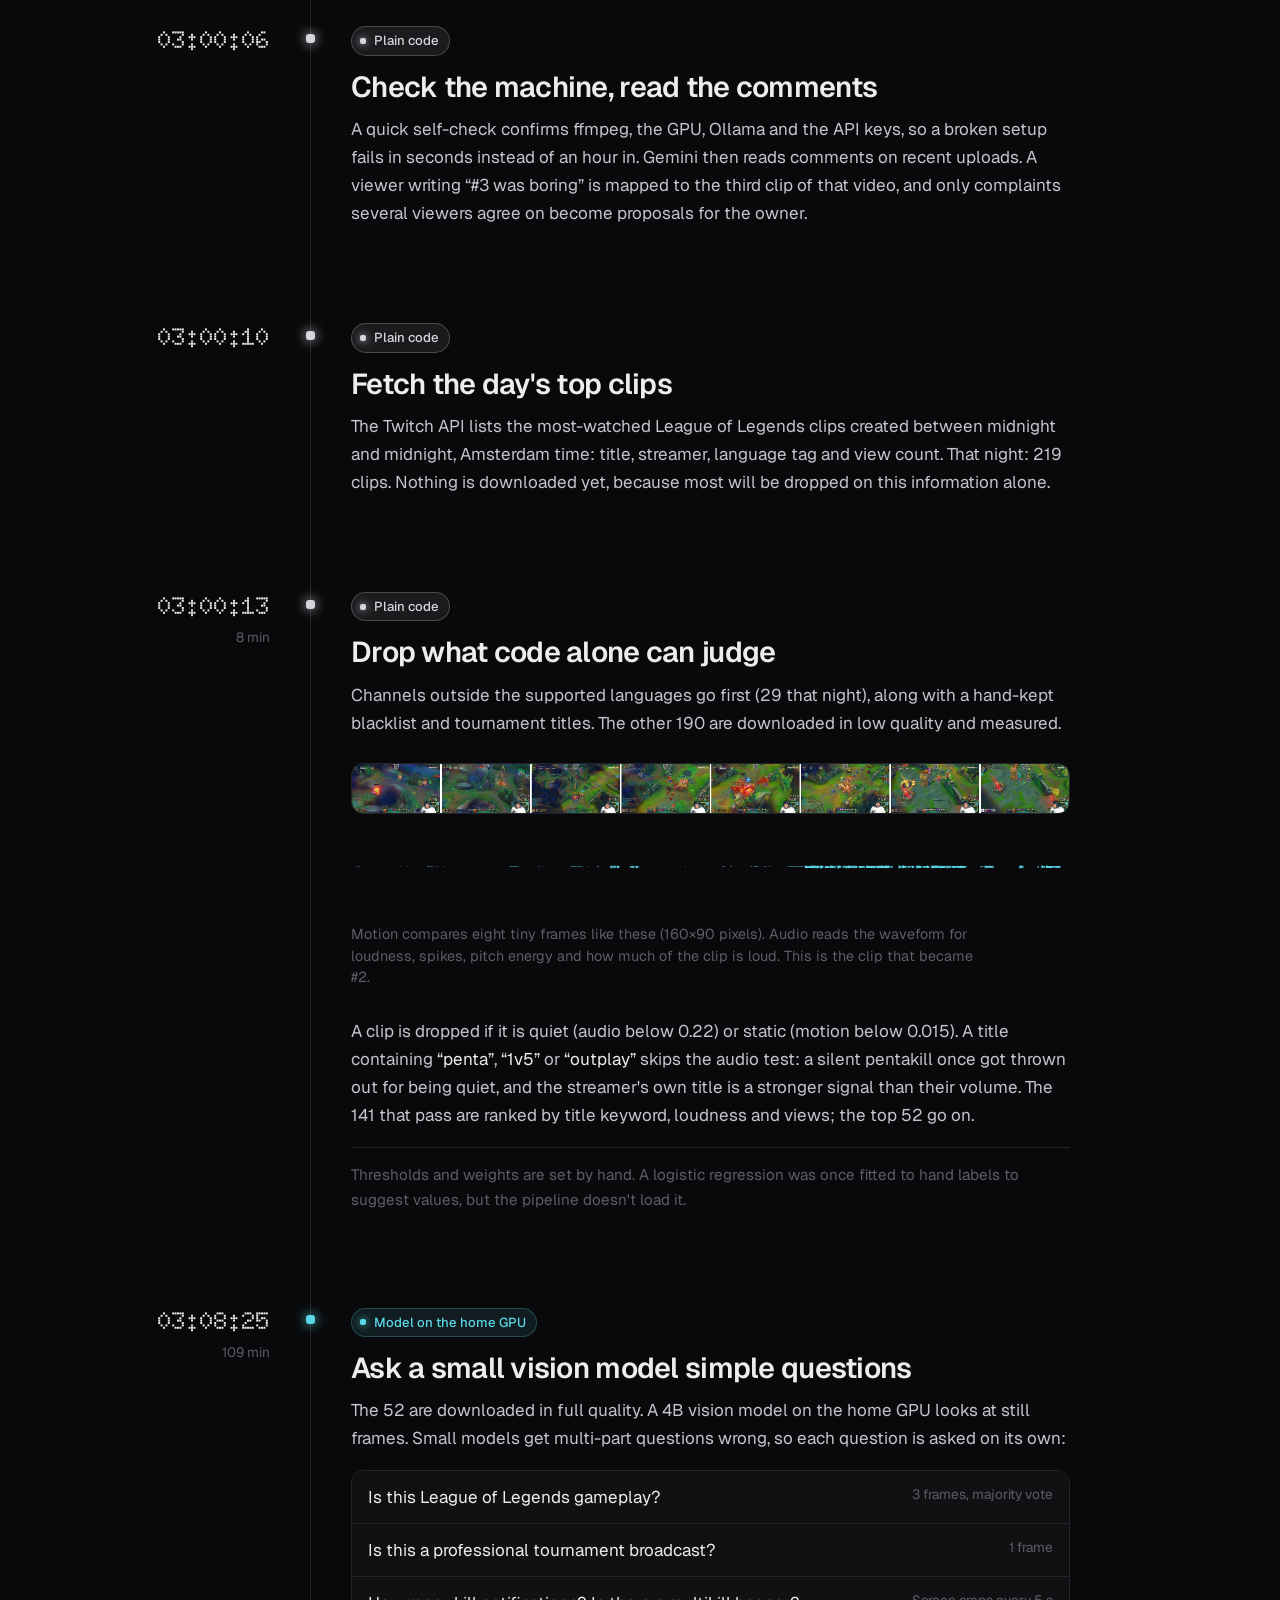
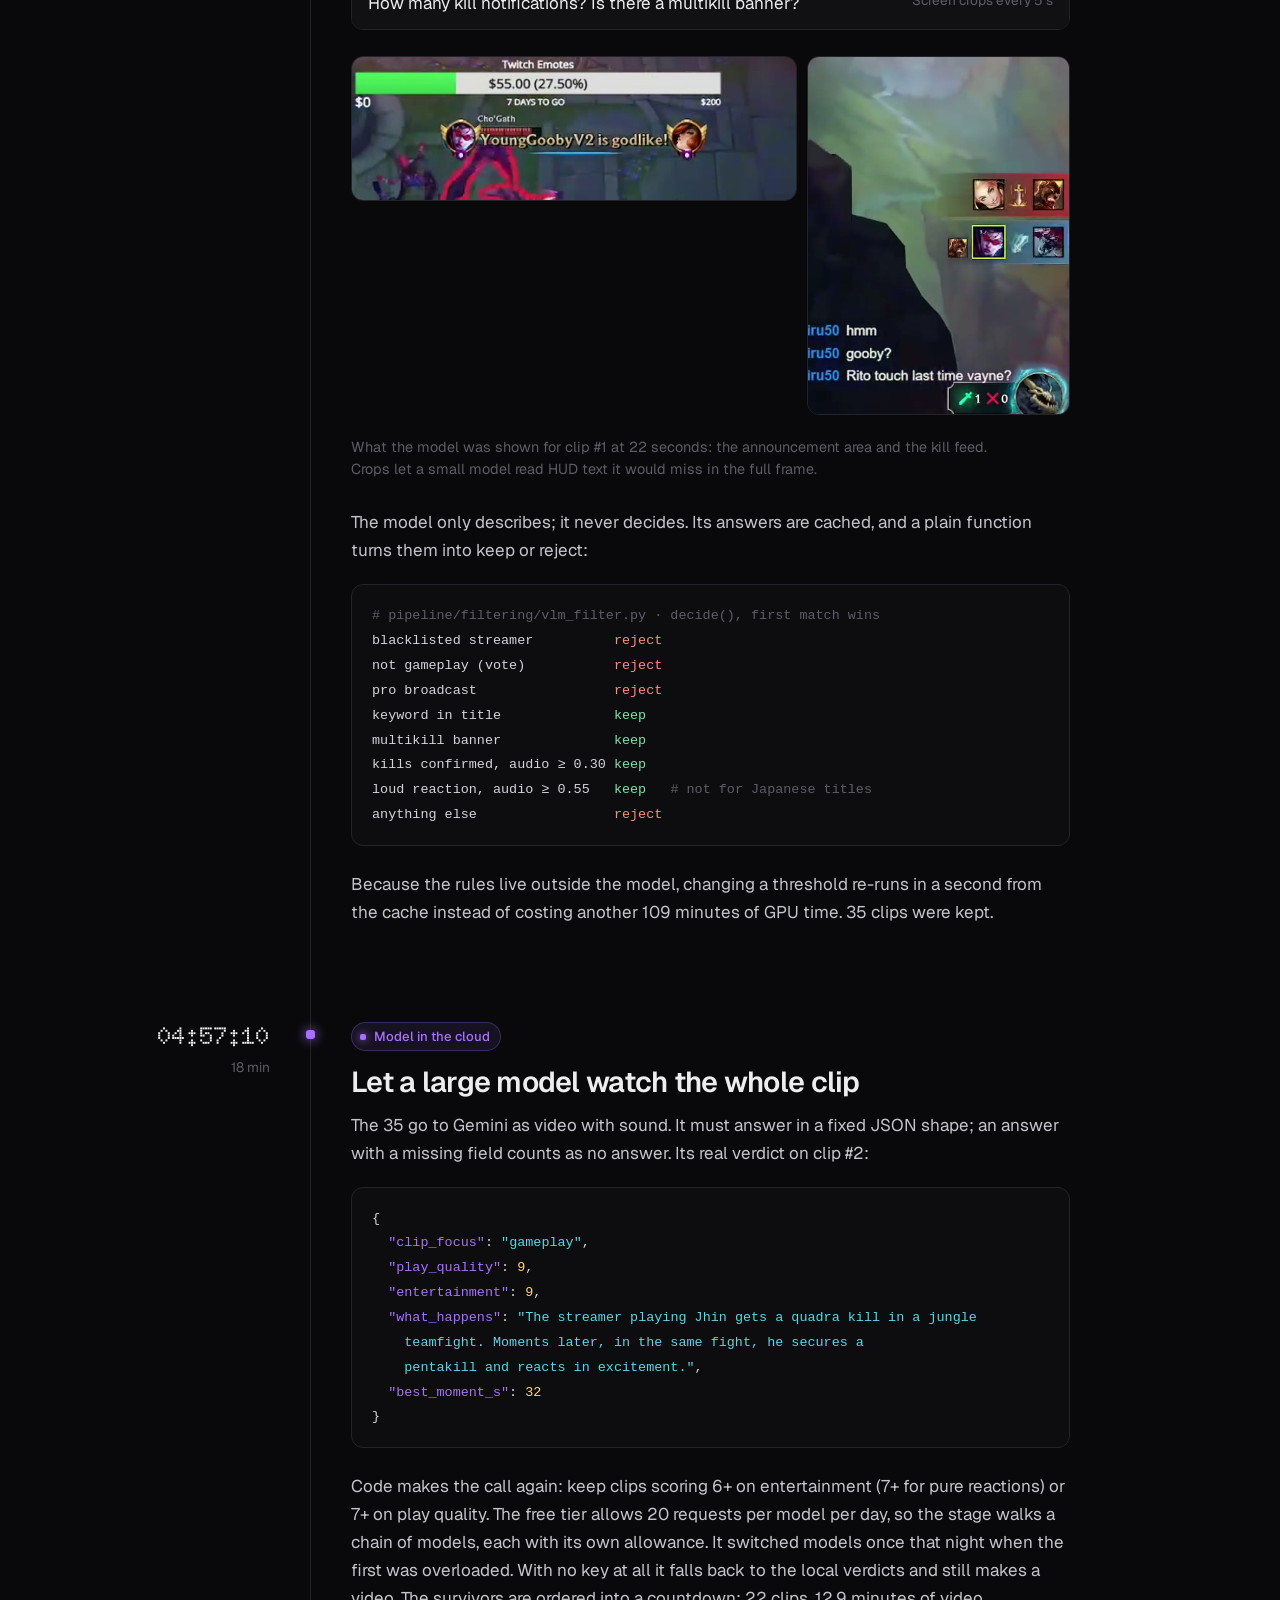
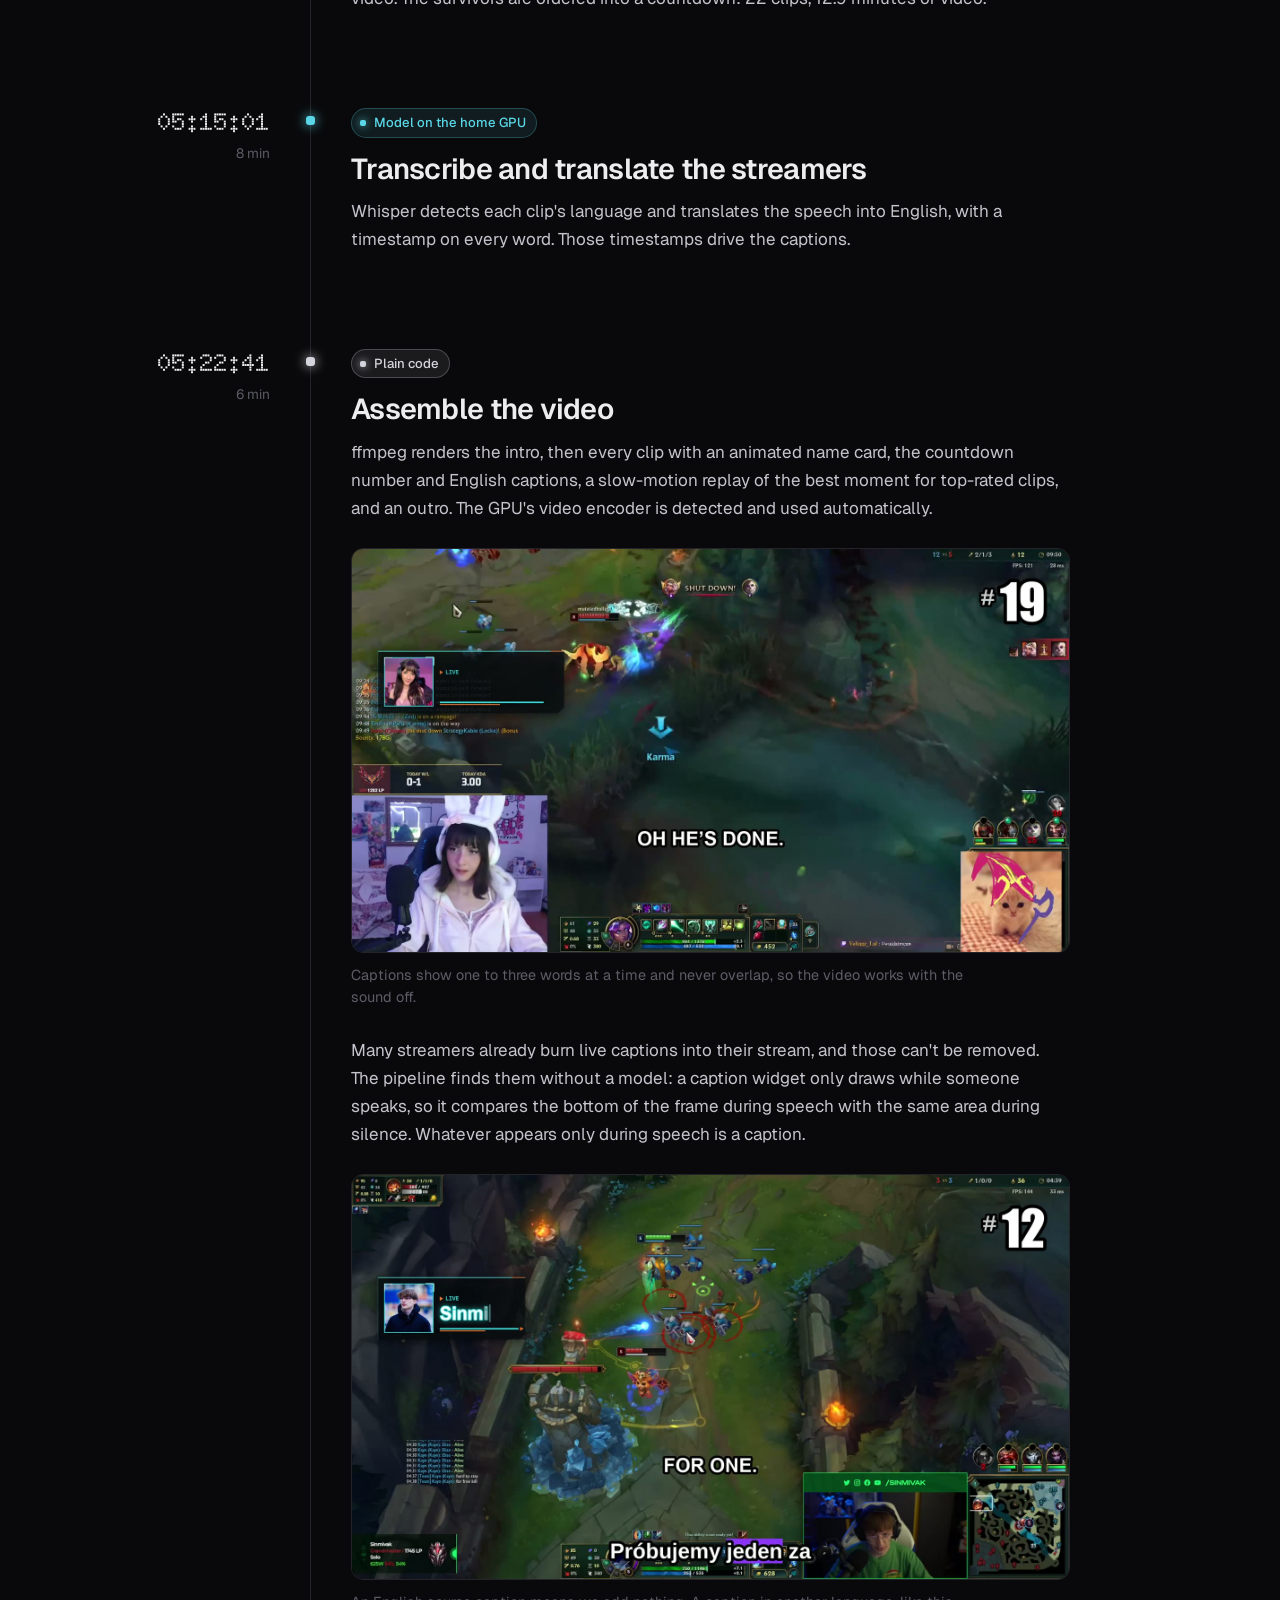
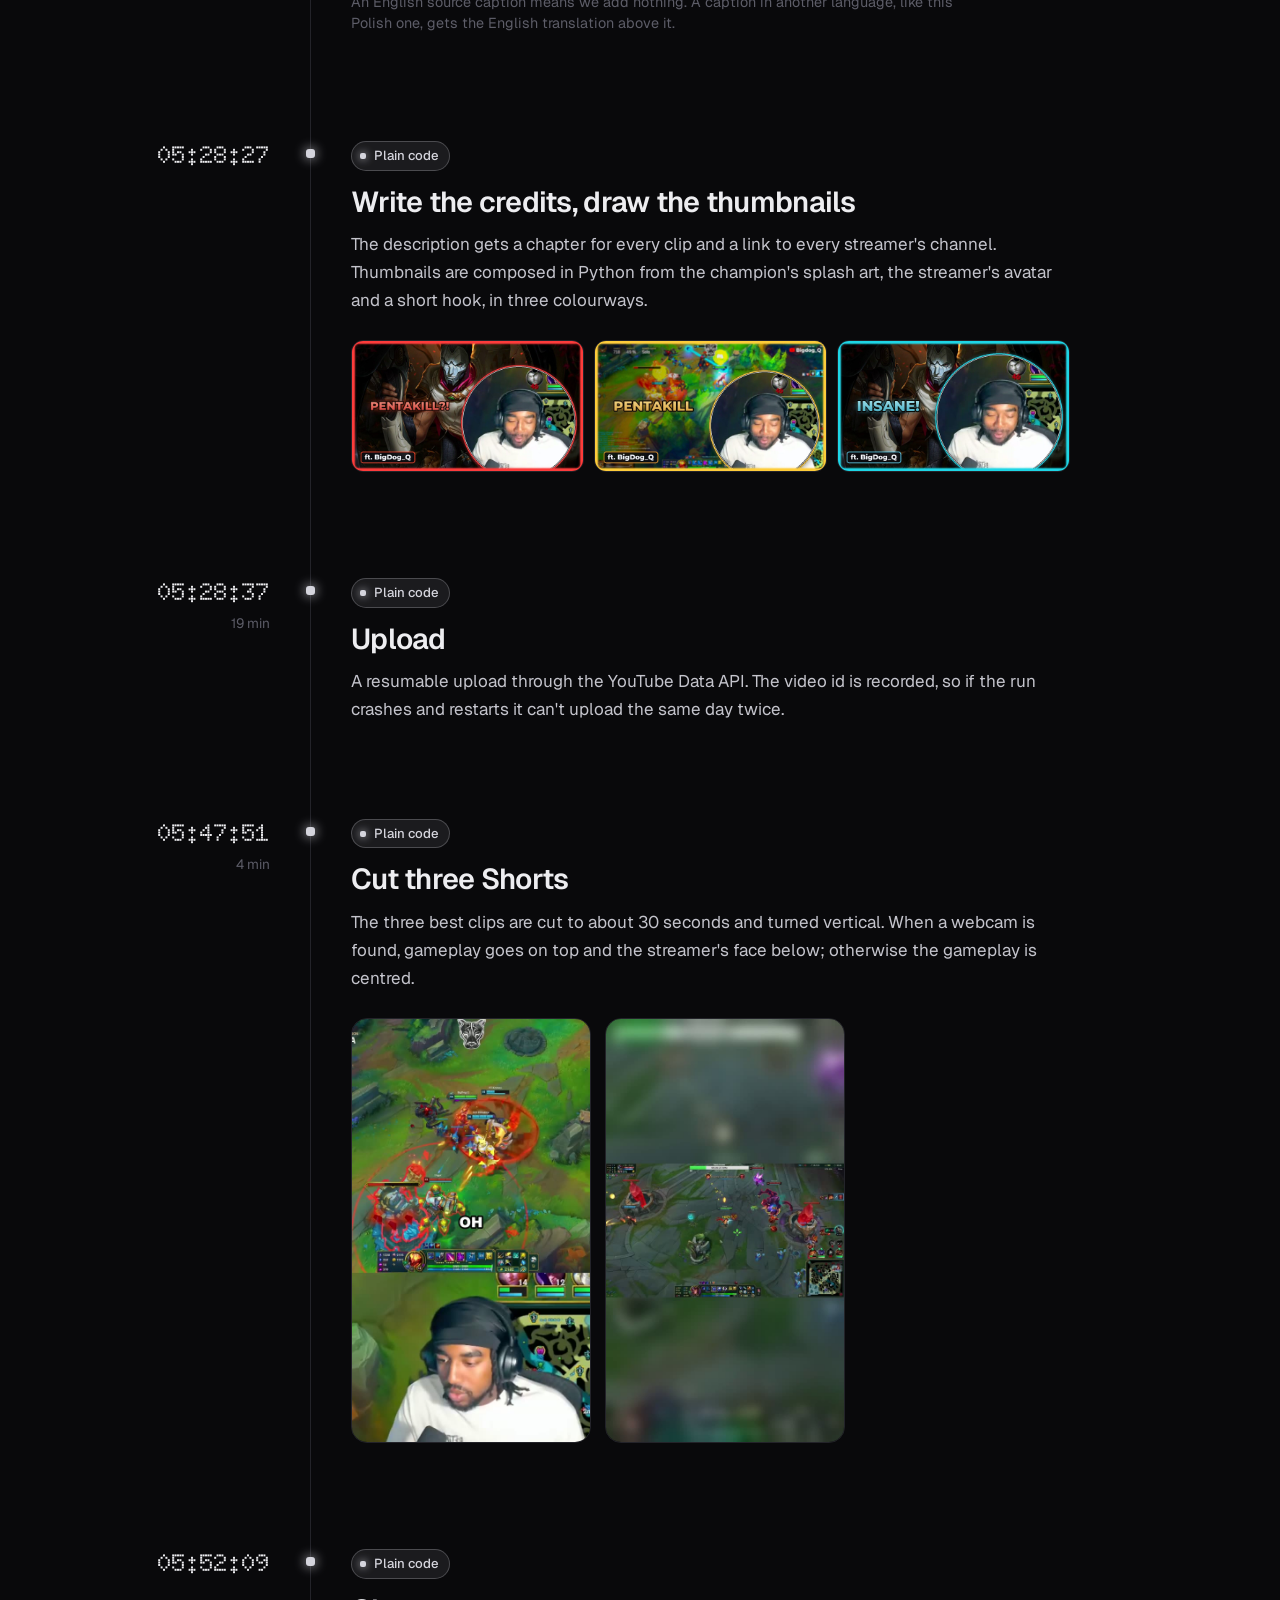
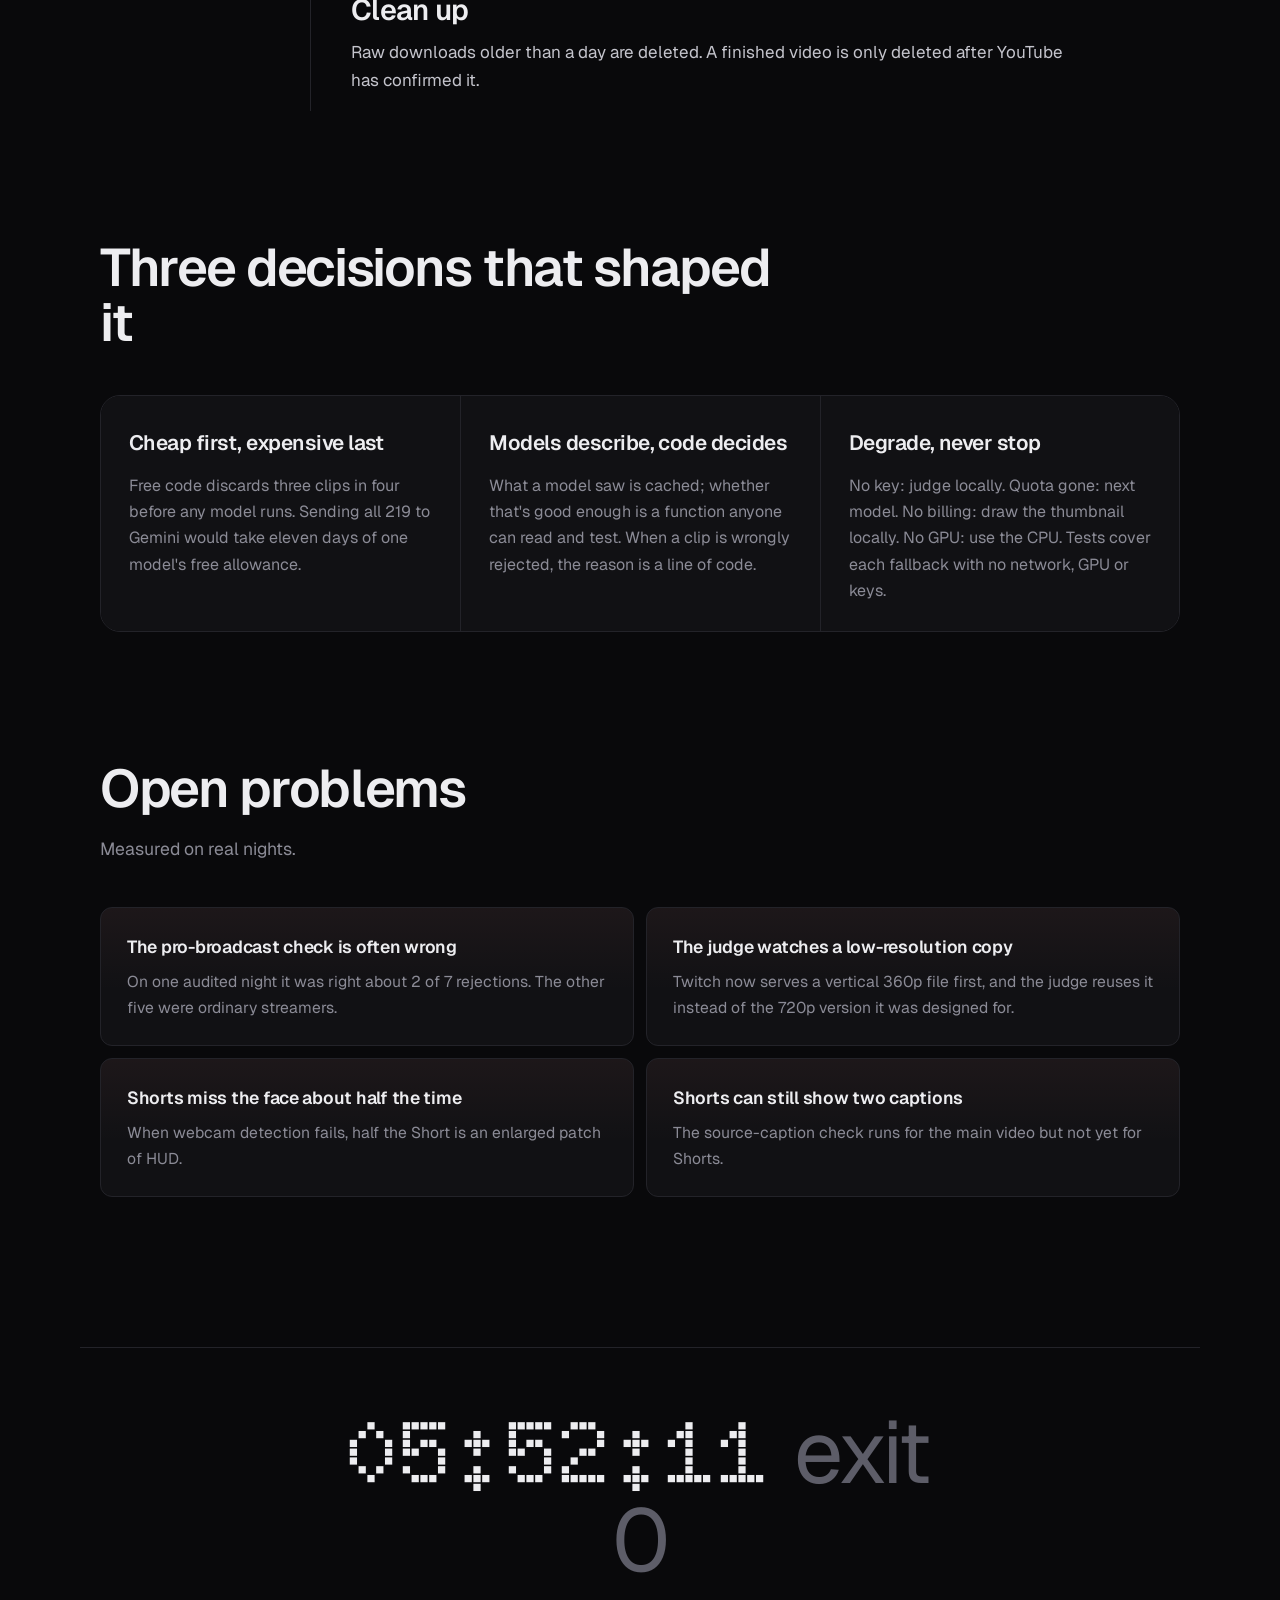
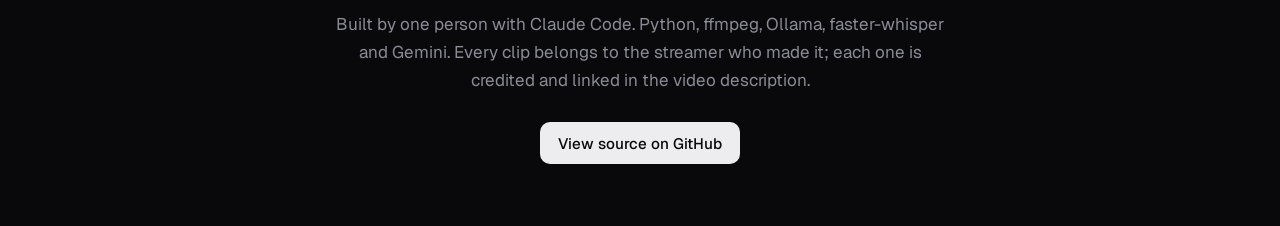
==== commit f124ed24: "Site: re-export from the 2026-09-23 night (219 in, 22 out) First night on the 222/22 overlay and the" ====
--- a/site/index.html
+++ b/site/index.html
@@ -36,7 +36,7 @@
     <p class="kicker"><span class="dot"></span>Runs every night at 03:00, unattended</p>
     <h1>
       <span class="l1"><span data-n="fetched">219</span> clips in,</span>
-      <span class="l2"><span class="keycap" aria-hidden="true"><img src="assets/keycap.jpg" alt=""></span><span class="pix"><span data-n="final">17</span> out.</span></span>
+      <span class="l2"><span class="keycap" aria-hidden="true"><img src="assets/keycap.jpg" alt=""></span><span class="pix"><span data-n="final">22</span> out.</span></span>
     </h1>
     <p class="lede">A home PC watches the day's most-watched League of Legends clips on Twitch, keeps the best, and publishes a finished countdown video and three Shorts to YouTube before breakfast.</p>
     <div class="cta">
@@ -48,24 +48,24 @@
     <div class="frame">
       <video src="assets/hero.mp4" poster="assets/hero.jpg" autoplay muted loop playsinline aria-label="Nine seconds of the finished video, with the streamer's name card and countdown badge drawn by the pipeline."></video>
     </div>
-    <figcaption>Clip #<span data-n="hero_rank">2</span> from the video of <span data-n="date_long">21 September 2026</span>. The name card, countdown badge and captions are drawn by the pipeline.</figcaption>
+    <figcaption>Clip #<span data-n="hero_rank">2</span> from the video of <span data-n="date_long">23 September 2026</span>. The name card, countdown badge and captions are drawn by the pipeline.</figcaption>
   </figure>
 </section>
 
 <section id="funnel" class="section funnel" aria-labelledby="funnel-h">
   <div class="head">
-    <h2 id="funnel-h">Where <span data-n="dropped_total">202</span> clips were dropped</h2>
+    <h2 id="funnel-h">Where <span data-n="dropped_total">197</span> clips were dropped</h2>
     <p>Each square is one clip from that night's Twitch top list. The 52 with pictures were downloaded and examined closely. Step through the filters, then select a picture to see what each one decided.</p>
   </div>
 
   <div class="panel funnel-panel">
     <ol class="steps" role="tablist" aria-label="Filter steps">
       <li><button role="tab" data-step="0" aria-selected="true"><b data-n="fetched">219</b><span>Fetched</span></button></li>
-      <li><button role="tab" data-step="1"><b data-n="scored">162</b><span>Language</span></button></li>
-      <li><button role="tab" data-step="2"><b data-n="passed">124</b><span>Sound and motion</span></button></li>
+      <li><button role="tab" data-step="1"><b data-n="scored">190</b><span>Language</span></button></li>
+      <li><button role="tab" data-step="2"><b data-n="passed">141</b><span>Sound and motion</span></button></li>
       <li><button role="tab" data-step="3"><b data-n="kept">52</b><span>Best ranked</span></button></li>
-      <li><button role="tab" data-step="4"><b data-n="vlm_kept">24</b><span>Local vision model</span></button></li>
-      <li><button role="tab" data-step="5"><b data-n="final">17</b><span>Gemini judge</span></button></li>
+      <li><button role="tab" data-step="4"><b data-n="vlm_kept">35</b><span>Local vision model</span></button></li>
+      <li><button role="tab" data-step="5"><b data-n="final">22</b><span>Gemini judge</span></button></li>
     </ol>
     <p class="step-note" id="step-note" aria-live="polite"></p>
     <div class="grid-wrap">
@@ -101,13 +101,13 @@
 <section id="stages" class="section stages" aria-labelledby="stages-h">
   <div class="head">
     <h2 id="stages-h">One night, stage by stage</h2>
-    <p>Times are from the log of the <span data-n="date_short">21 September</span> run. It finished at <span data-n="finish_hm">05:06</span> with exit code <span data-n="exit">0</span>.</p>
+    <p>Times are from the log of the <span data-n="date_short">23 September</span> run. It finished at <span data-n="finish_hm">05:52</span> with exit code <span data-n="exit">0</span>.</p>
   </div>
 
   <ol class="timeline">
 
   <li class="stage w-code">
-    <div class="when"><time data-n="t_doctor">03:00:13</time></div>
+    <div class="when"><time data-n="t_doctor">03:00:06</time></div>
     <div class="what">
       <span class="tag">Plain code</span>
       <h3>Check the machine, read the comments</h3>
@@ -116,7 +116,7 @@
   </li>
 
   <li class="stage w-code">
-    <div class="when"><time data-n="t_fetch">03:00:16</time></div>
+    <div class="when"><time data-n="t_fetch">03:00:10</time></div>
     <div class="what">
       <span class="tag">Plain code</span>
       <h3>Fetch the day's top clips</h3>
@@ -125,23 +125,23 @@
   </li>
 
   <li class="stage w-code">
-    <div class="when"><time data-n="t_prefilter">03:00:20</time><span class="took" data-n="d_prefilter">7 min</span></div>
+    <div class="when"><time data-n="t_prefilter">03:00:13</time><span class="took" data-n="d_prefilter">8 min</span></div>
     <div class="what">
       <span class="tag">Plain code</span>
       <h3>Drop what code alone can judge</h3>
-      <p>Channels outside the supported languages go first (<span data-n="drop_lang">57</span> that night), along with a hand-kept blacklist and tournament titles. The other <span data-n="scored">162</span> are downloaded in low quality and measured.</p>
+      <p>Channels outside the supported languages go first (<span data-n="drop_lang">29</span> that night), along with a hand-kept blacklist and tournament titles. The other <span data-n="scored">190</span> are downloaded in low quality and measured.</p>
       <figure class="media">
         <img src="assets/filmstrip.jpg" width="2602" height="180" loading="lazy" alt="Eight small frames sampled evenly across one clip.">
         <img class="wave" src="assets/wave.png" width="1600" height="200" loading="lazy" alt="The audio waveform of the same clip.">
         <figcaption>Motion compares eight tiny frames like these (160×90 pixels). Audio reads the waveform for loudness, spikes, pitch energy and how much of the clip is loud. This is the clip that became #<span data-n="hero_rank">2</span>.</figcaption>
       </figure>
-      <p>A clip is dropped if it is quiet (audio below 0.22) or static (motion below 0.015). A title containing <q>penta</q>, <q>1v5</q> or <q>outplay</q> skips the audio test: a silent pentakill once got thrown out for being quiet, and the streamer's own title is a stronger signal than their volume. The <span data-n="passed">124</span> that pass are ranked by title keyword, loudness and views; the top <span data-n="kept">52</span> go on.</p>
+      <p>A clip is dropped if it is quiet (audio below 0.22) or static (motion below 0.015). A title containing <q>penta</q>, <q>1v5</q> or <q>outplay</q> skips the audio test: a silent pentakill once got thrown out for being quiet, and the streamer's own title is a stronger signal than their volume. The <span data-n="passed">141</span> that pass are ranked by title keyword, loudness and views; the top <span data-n="kept">52</span> go on.</p>
       <p class="note">Thresholds and weights are set by hand. A logistic regression was once fitted to hand labels to suggest values, but the pipeline doesn't load it.</p>
     </div>
   </li>
 
   <li class="stage w-local">
-    <div class="when"><time data-n="t_vlm_filter">03:06:56</time><span class="took" data-n="d_vlm_filter">92 min</span></div>
+    <div class="when"><time data-n="t_vlm_filter">03:08:25</time><span class="took" data-n="d_vlm_filter">109 min</span></div>
     <div class="what">
       <span class="tag">Model on the home GPU</span>
       <h3>Ask a small vision model simple questions</h3>
@@ -154,7 +154,7 @@
       <figure class="media crops">
         <img src="assets/crop_banner.jpg" width="512" height="163" loading="lazy" alt="A crop of the top centre of the screen, where multikill announcements appear.">
         <img src="assets/crop_killfeed.jpg" width="512" height="592" loading="lazy" alt="A crop of the right edge of the screen, where kill notifications appear.">
-        <figcaption>What the model was shown for clip #<span data-n="hero_rank">2</span> <span data-n="crop_note">at 22 seconds: the announcement area (it read “ace!”) and the kill feed</span>. Crops let a small model read HUD text it would miss in the full frame.</figcaption>
+        <figcaption>What the model was shown for clip #<span data-n="crop_rank">1</span> <span data-n="crop_note">at 22 seconds: the announcement area and the kill feed</span>. Crops let a small model read HUD text it would miss in the full frame.</figcaption>
       </figure>
       <p>The model only describes; it never decides. Its answers are cached, and a plain function turns them into keep or reject:</p>
 <pre class="code"><code><span class="c"># pipeline/filtering/vlm_filter.py · decide(), first match wins</span>
@@ -166,31 +166,31 @@
 kills confirmed, audio ≥ 0.30 <span class="k">keep</span>
 loud reaction, audio ≥ 0.55   <span class="k">keep</span>   <span class="c"># not for Japanese titles</span>
 anything else                 <span class="r">reject</span></code></pre>
-      <p>Because the rules live outside the model, changing a threshold re-runs in a second from the cache instead of costing another <span data-n="vlm_minutes">92</span> minutes of GPU time. <span data-n="vlm_kept">24</span> clips were kept.</p>
+      <p>Because the rules live outside the model, changing a threshold re-runs in a second from the cache instead of costing another <span data-n="vlm_minutes">109</span> minutes of GPU time. <span data-n="vlm_kept">35</span> clips were kept.</p>
     </div>
   </li>
 
   <li class="stage w-cloud">
-    <div class="when"><time data-n="t_api_judge">04:38:56</time><span class="took" data-n="d_api_judge">5 min</span></div>
+    <div class="when"><time data-n="t_api_judge">04:57:10</time><span class="took" data-n="d_api_judge">18 min</span></div>
     <div class="what">
       <span class="tag">Model in the cloud</span>
       <h3>Let a large model watch the whole clip</h3>
-      <p>The <span data-n="vlm_kept">24</span> go to Gemini as video with sound. It must answer in a fixed JSON shape; an answer with a missing field counts as no answer. Its real verdict on clip #<span data-n="hero_rank">2</span>:</p>
+      <p>The <span data-n="vlm_kept">35</span> go to Gemini as video with sound. It must answer in a fixed JSON shape; an answer with a missing field counts as no answer. Its real verdict on clip #<span data-n="hero_rank">2</span>:</p>
 <pre class="code"><code data-n="verdict_html">{
   <span class="p">"clip_focus"</span>: <span class="s">"gameplay"</span>,
   <span class="p">"play_quality"</span>: <span class="n">9</span>,
   <span class="p">"entertainment"</span>: <span class="n">9</span>,
-  <span class="p">"what_happens"</span>: <span class="s">"A League of Legends player achieves an incredible pentakill
-    during a chaotic teamfight using Viego&#x27;s ultimate resets.
-    The player expresses pure disbelief and…"</span>,
-  <span class="p">"best_moment_s"</span>: <span class="n">18</span>
+  <span class="p">"what_happens"</span>: <span class="s">"The streamer playing Jhin gets a quadra kill in a jungle
+    teamfight. Moments later, in the same fight, he secures a
+    pentakill and reacts in excitement."</span>,
+  <span class="p">"best_moment_s"</span>: <span class="n">32</span>
 }</code></pre>
-      <p>Code makes the call again: keep clips scoring 6+ on entertainment (7+ for pure reactions) or 7+ on play quality. The free tier allows 20 requests per model per day, so the stage walks a chain of models, each with its own allowance.<span data-n="judge_switch"> It switched models once that night when the first was overloaded.</span> With no key at all it falls back to the local verdicts and still makes a video. The survivors are ordered into a countdown: <span data-n="final">17</span> clips, <span data-n="minutes">8.8</span> minutes of video.</p>
+      <p>Code makes the call again: keep clips scoring 6+ on entertainment (7+ for pure reactions) or 7+ on play quality. The free tier allows 20 requests per model per day, so the stage walks a chain of models, each with its own allowance.<span data-n="judge_switch"> It switched models once that night when the first was overloaded.</span> With no key at all it falls back to the local verdicts and still makes a video. The survivors are ordered into a countdown: <span data-n="final">22</span> clips, <span data-n="minutes">12.9</span> minutes of video.</p>
     </div>
   </li>
 
   <li class="stage w-local">
-    <div class="when"><time data-n="t_transcribe">04:43:29</time><span class="took" data-n="d_transcribe">1 min</span></div>
+    <div class="when"><time data-n="t_transcribe">05:15:01</time><span class="took" data-n="d_transcribe">8 min</span></div>
     <div class="what">
       <span class="tag">Model on the home GPU</span>
       <h3>Transcribe and translate the streamers</h3>
@@ -199,7 +199,7 @@
   </li>
 
   <li class="stage w-code">
-    <div class="when"><time data-n="t_assemble">04:44:46</time><span class="took" data-n="d_assemble">4 min</span></div>
+    <div class="when"><time data-n="t_assemble">05:22:41</time><span class="took" data-n="d_assemble">6 min</span></div>
     <div class="what">
       <span class="tag">Plain code</span>
       <h3>Assemble the video</h3>
@@ -217,7 +217,7 @@
   </li>
 
   <li class="stage w-code">
-    <div class="when"><time data-n="t_credits">04:48:48</time></div>
+    <div class="when"><time data-n="t_credits">05:28:27</time></div>
     <div class="what">
       <span class="tag">Plain code</span>
       <h3>Write the credits, draw the thumbnails</h3>
@@ -231,7 +231,7 @@
   </li>
 
   <li class="stage w-code">
-    <div class="when"><time data-n="t_upload">04:48:58</time><span class="took" data-n="d_upload">13 min</span></div>
+    <div class="when"><time data-n="t_upload">05:28:37</time><span class="took" data-n="d_upload">19 min</span></div>
     <div class="what">
       <span class="tag">Plain code</span>
       <h3>Upload</h3>
@@ -240,7 +240,7 @@
   </li>
 
   <li class="stage w-code">
-    <div class="when"><time data-n="t_shorts">05:02:27</time><span class="took" data-n="d_shorts">4 min</span></div>
+    <div class="when"><time data-n="t_shorts">05:47:51</time><span class="took" data-n="d_shorts">4 min</span></div>
     <div class="what">
       <span class="tag">Plain code</span>
       <h3>Cut three Shorts</h3>
@@ -253,7 +253,7 @@
   </li>
 
   <li class="stage w-code">
-    <div class="when"><time data-n="t_cleanup">05:06:30</time></div>
+    <div class="when"><time data-n="t_cleanup">05:52:09</time></div>
     <div class="what">
       <span class="tag">Plain code</span>
       <h3>Clean up</h3>
@@ -299,7 +299,7 @@
 </main>
 
 <footer class="foot">
-  <p class="exit"><span class="pix" data-n="finish">05:06:32</span> exit <span data-n="exit">0</span></p>
+  <p class="exit"><span class="pix" data-n="finish">05:52:11</span> exit <span data-n="exit">0</span></p>
   <p>Built by one person with Claude Code. Python, ffmpeg, Ollama, faster-whisper and Gemini. Every clip belongs to the streamer who made it; each one is credited and linked in the video description.</p>
   <a class="btn btn-light" href="https://github.com/Kemonoo/lol-highlights-pipeline">View source on GitHub</a>
 </footer>
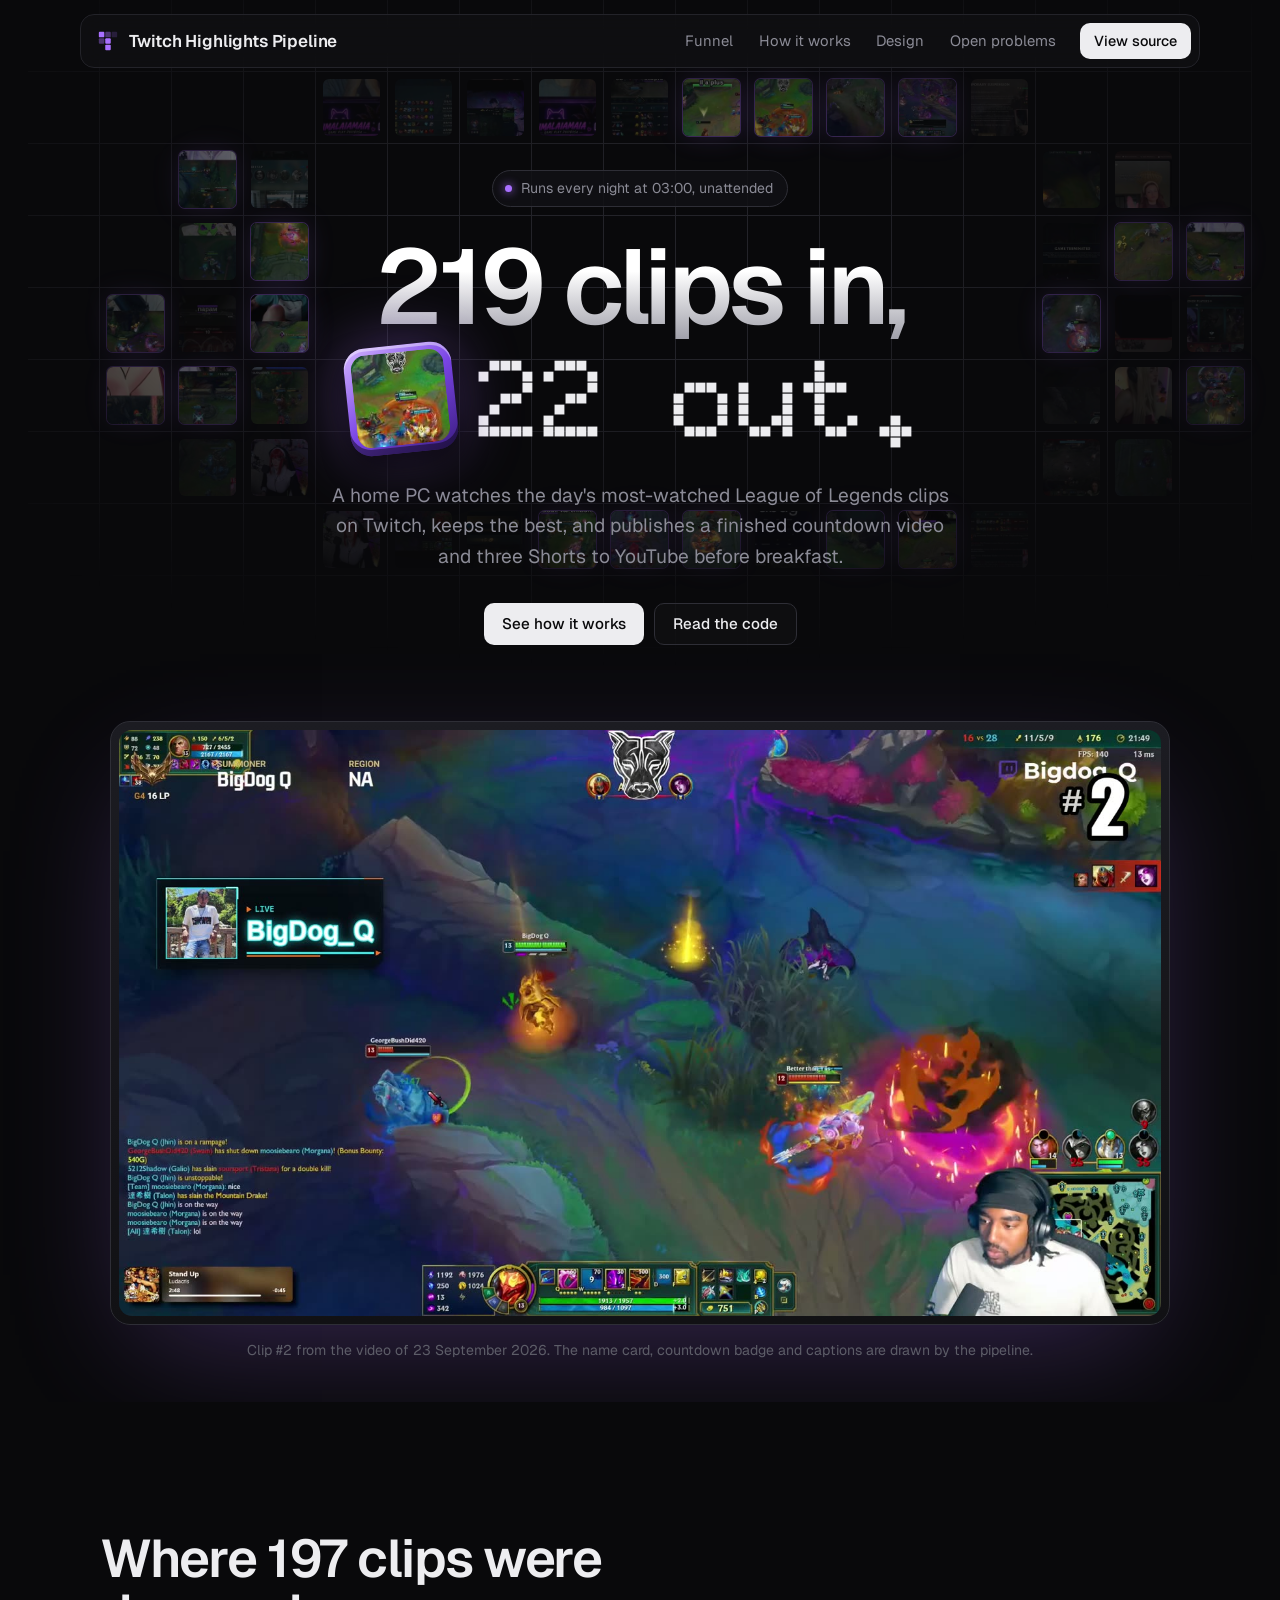
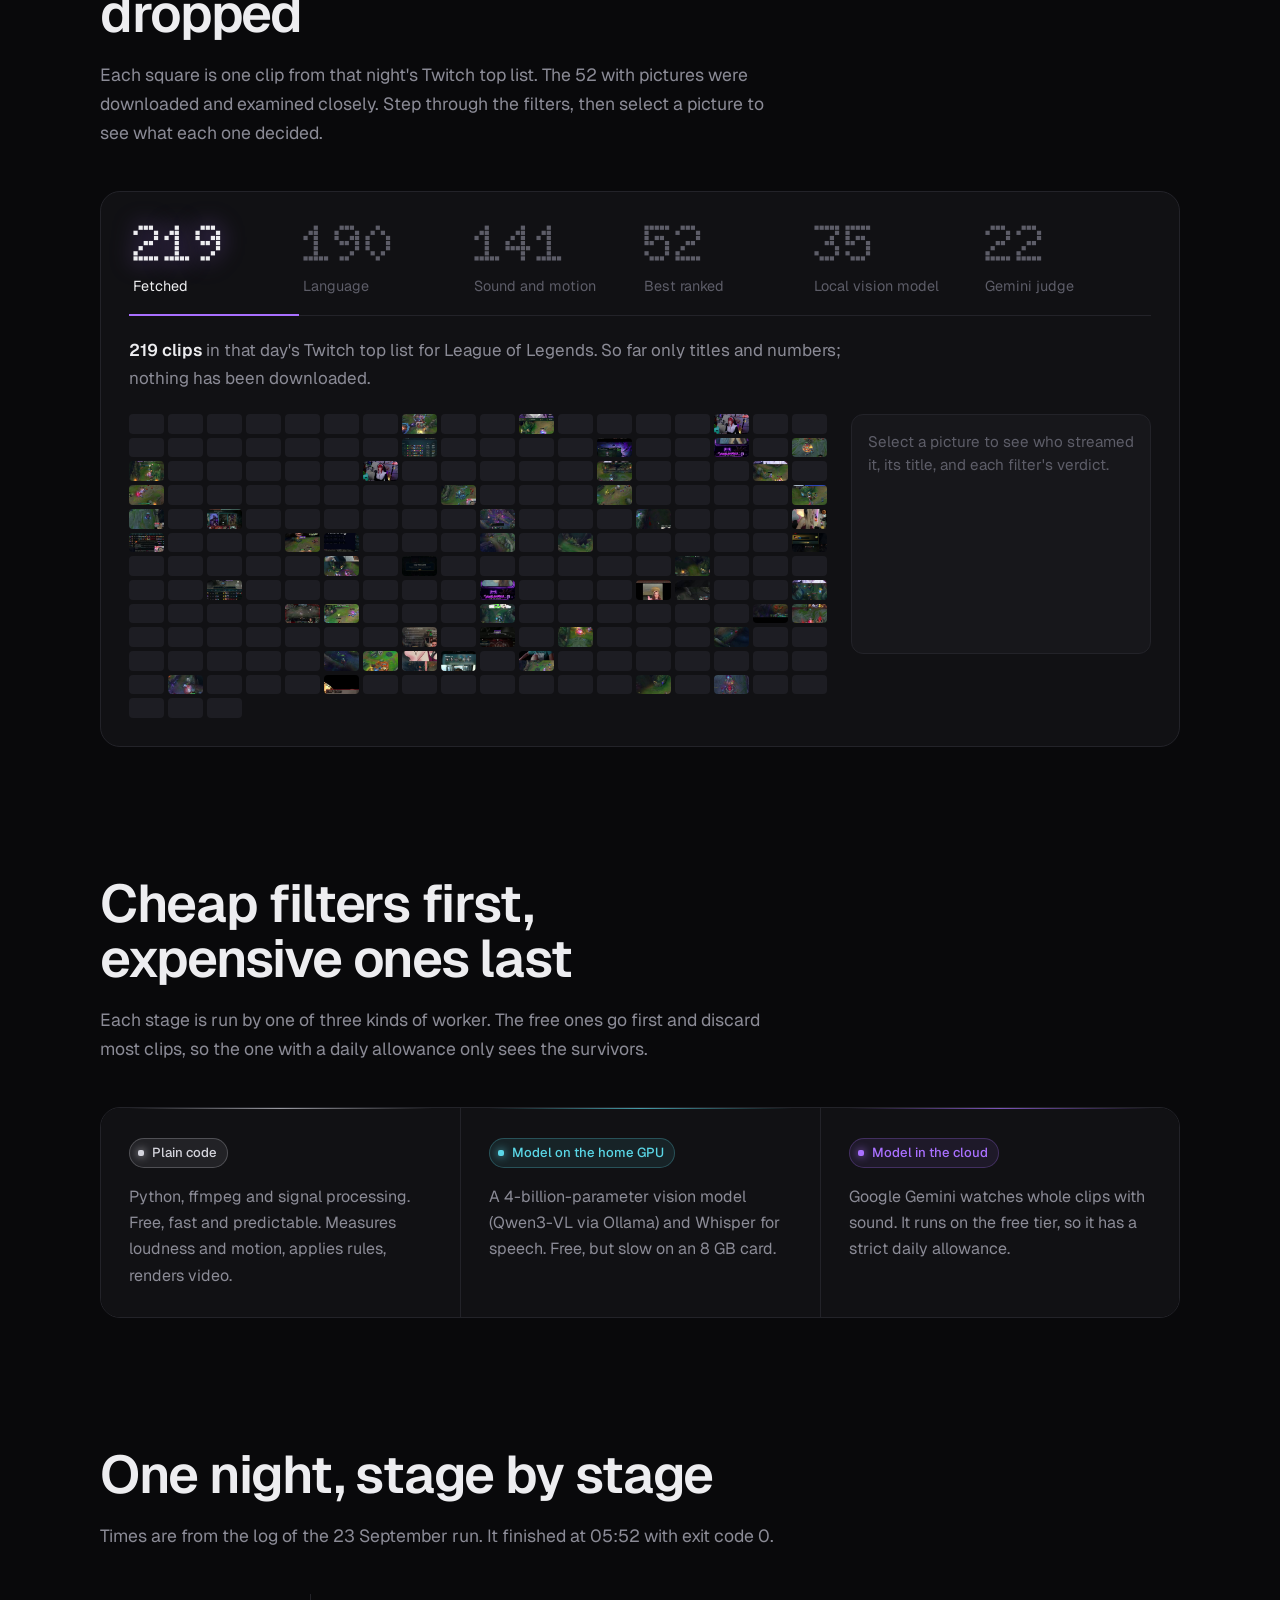
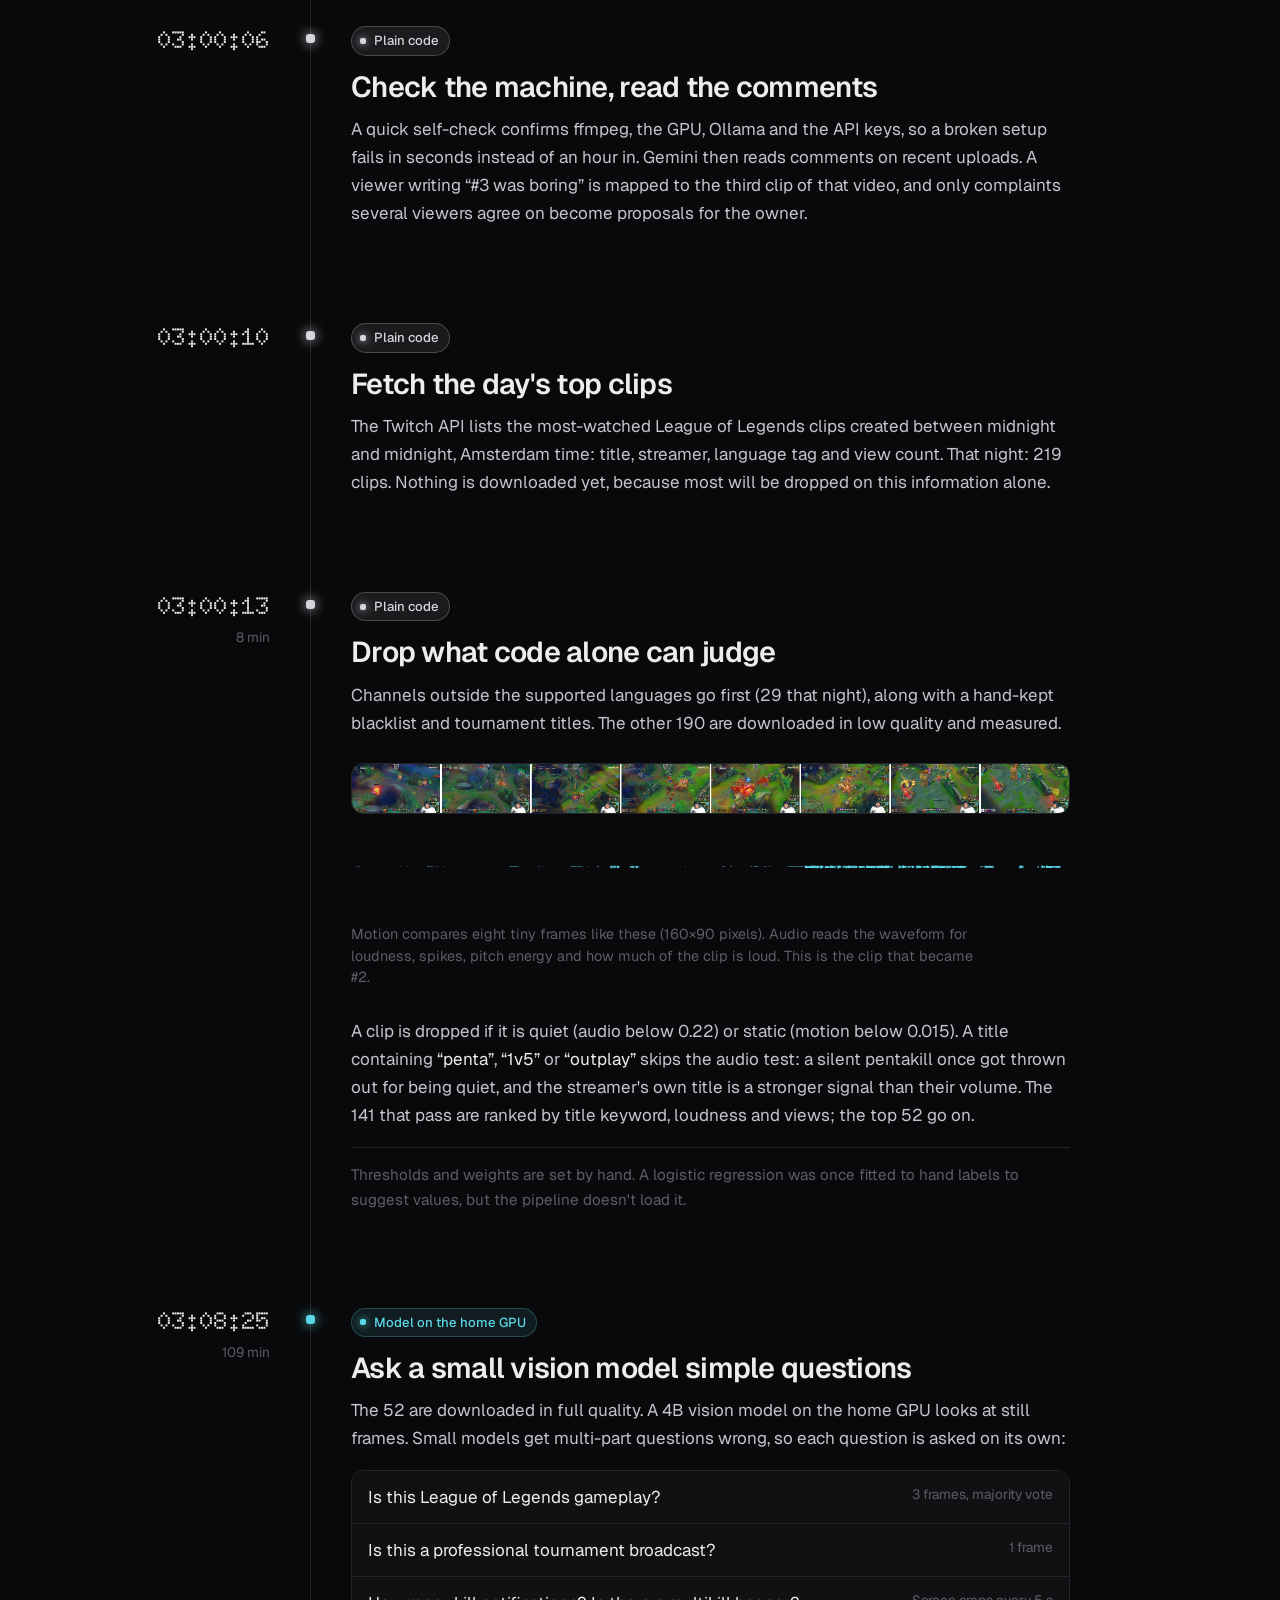
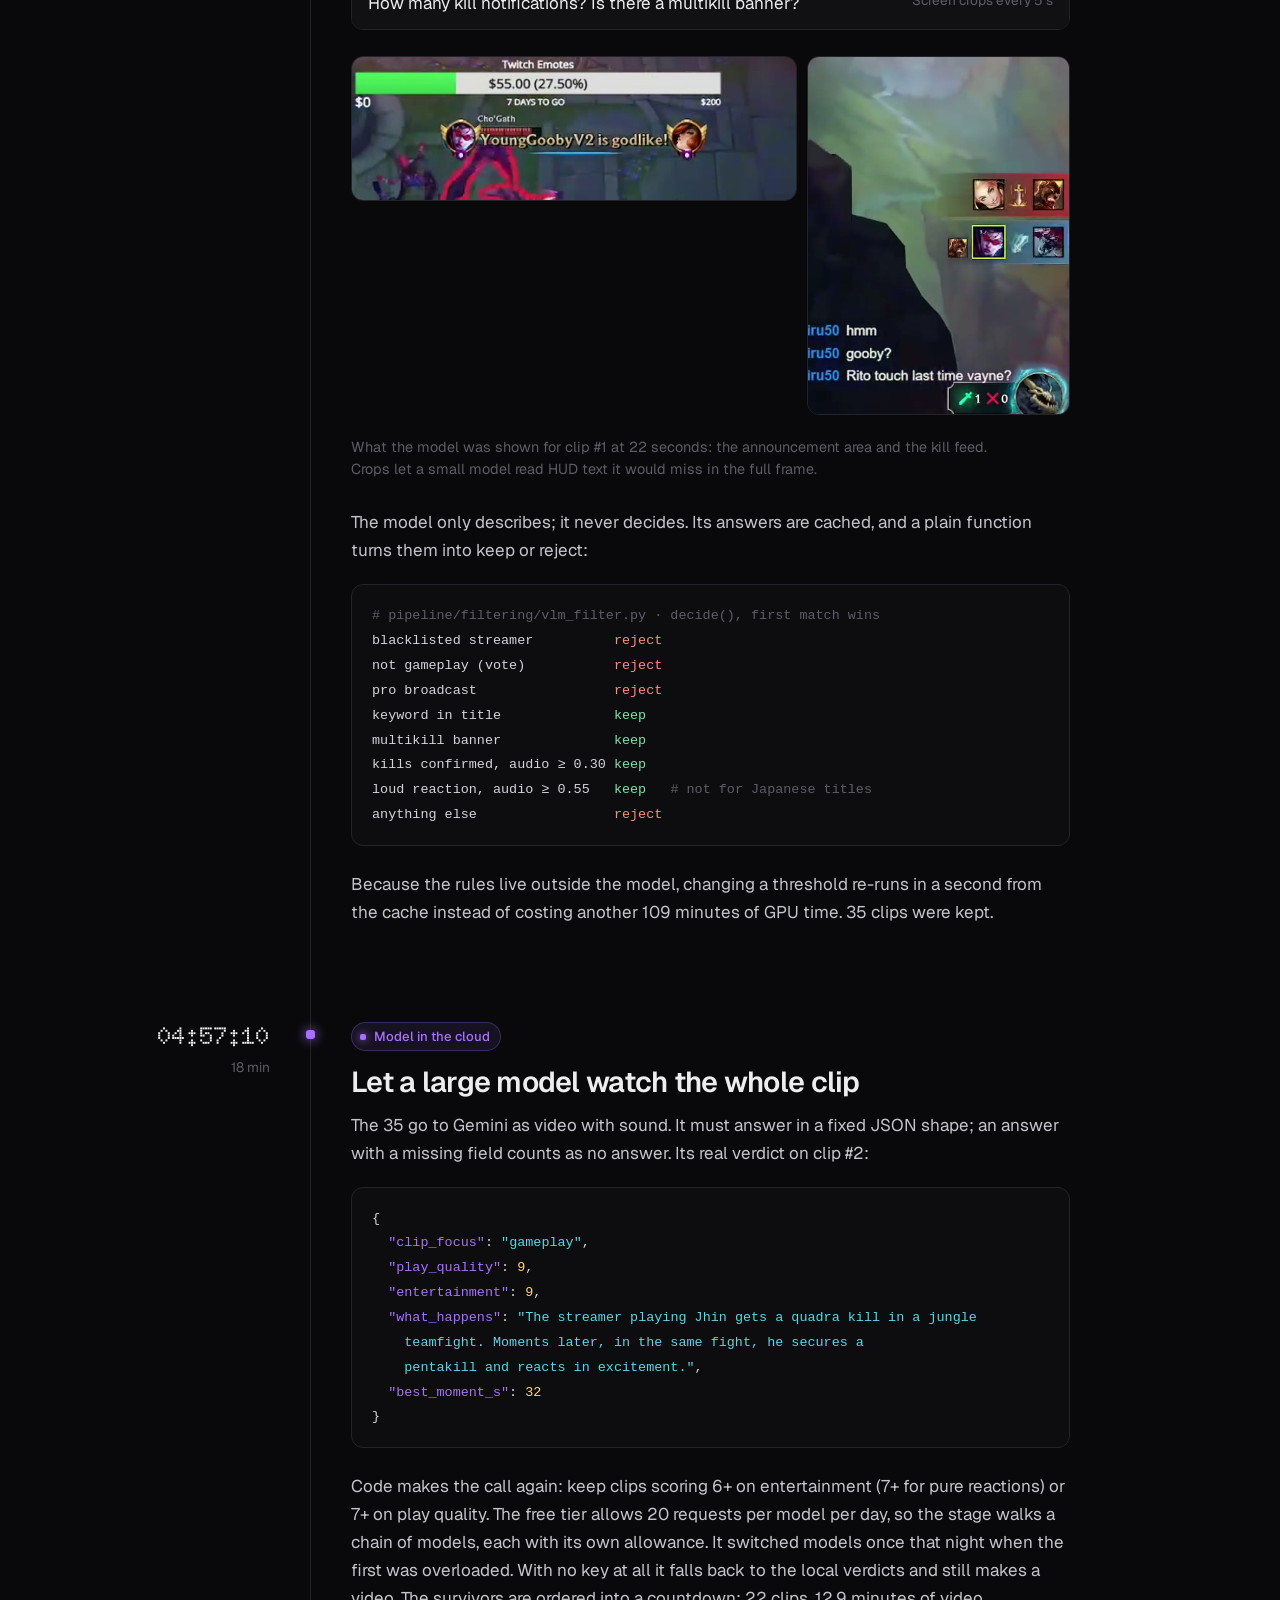
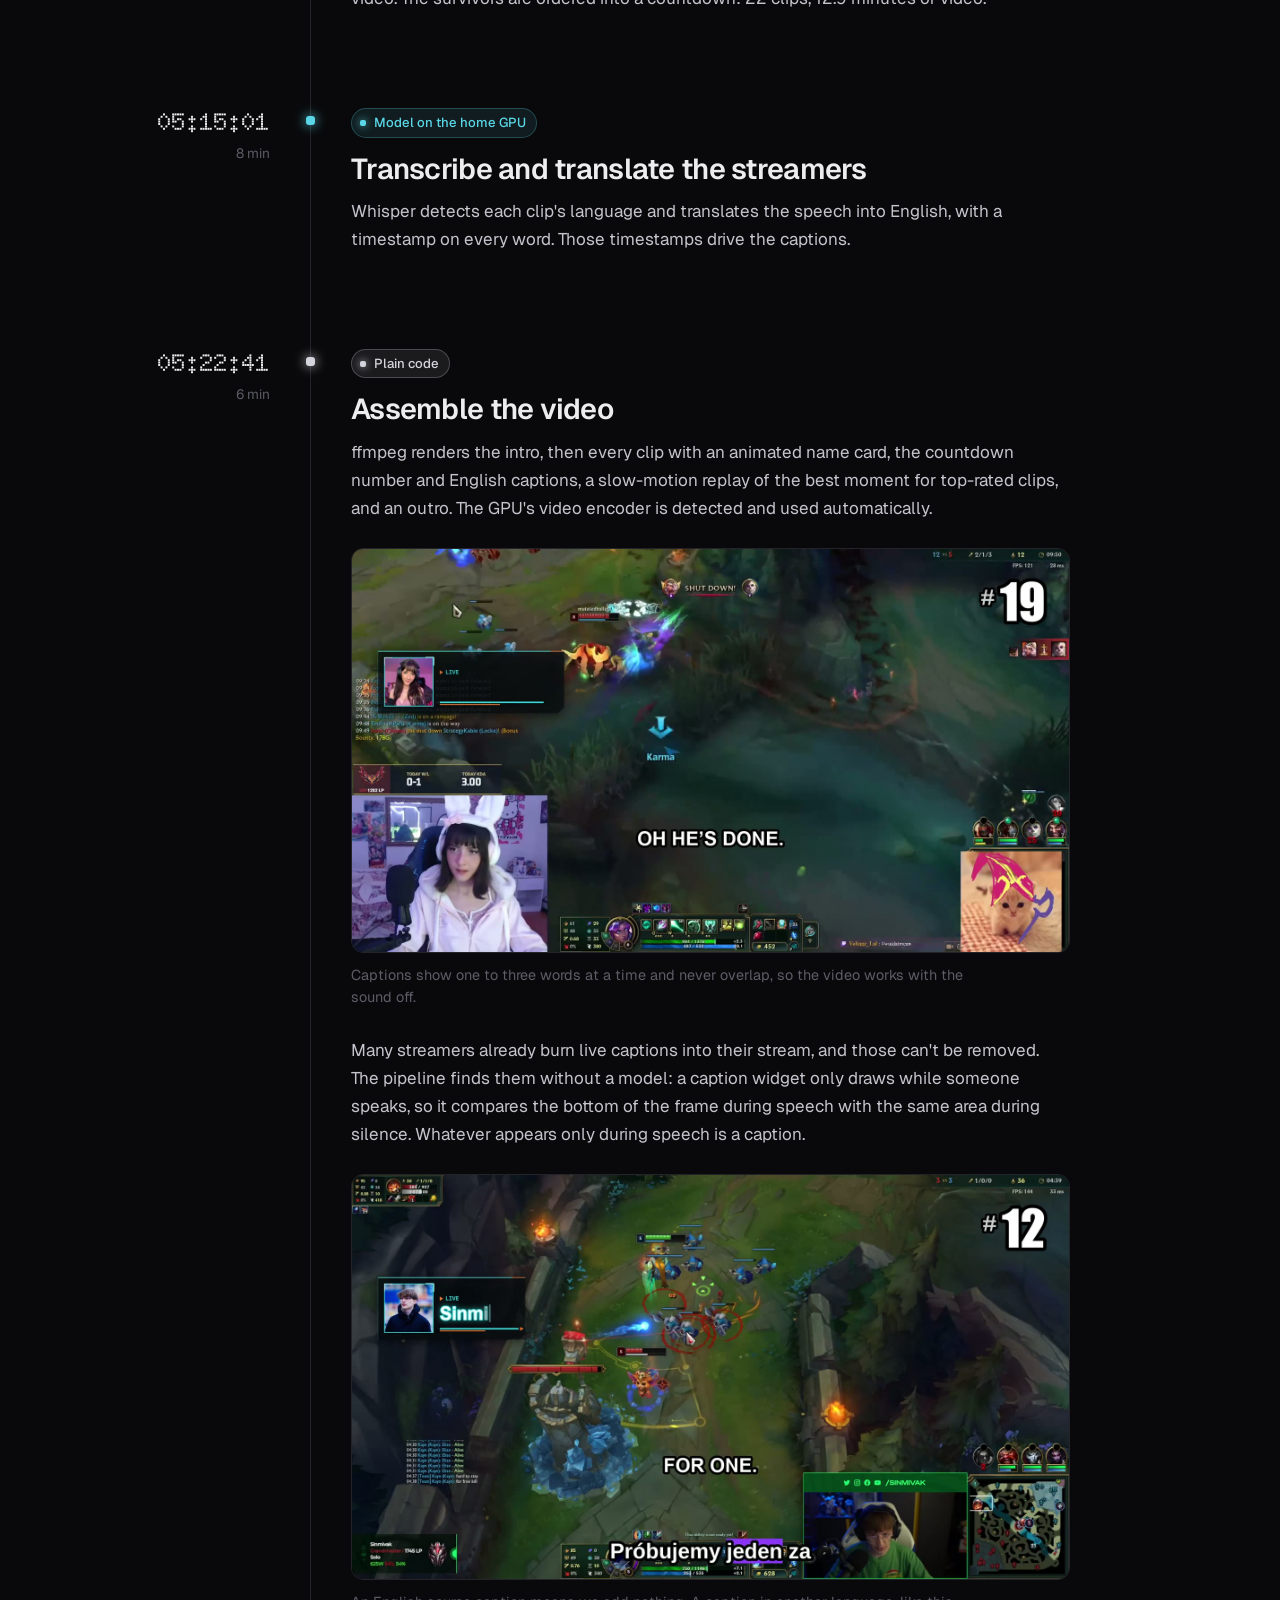
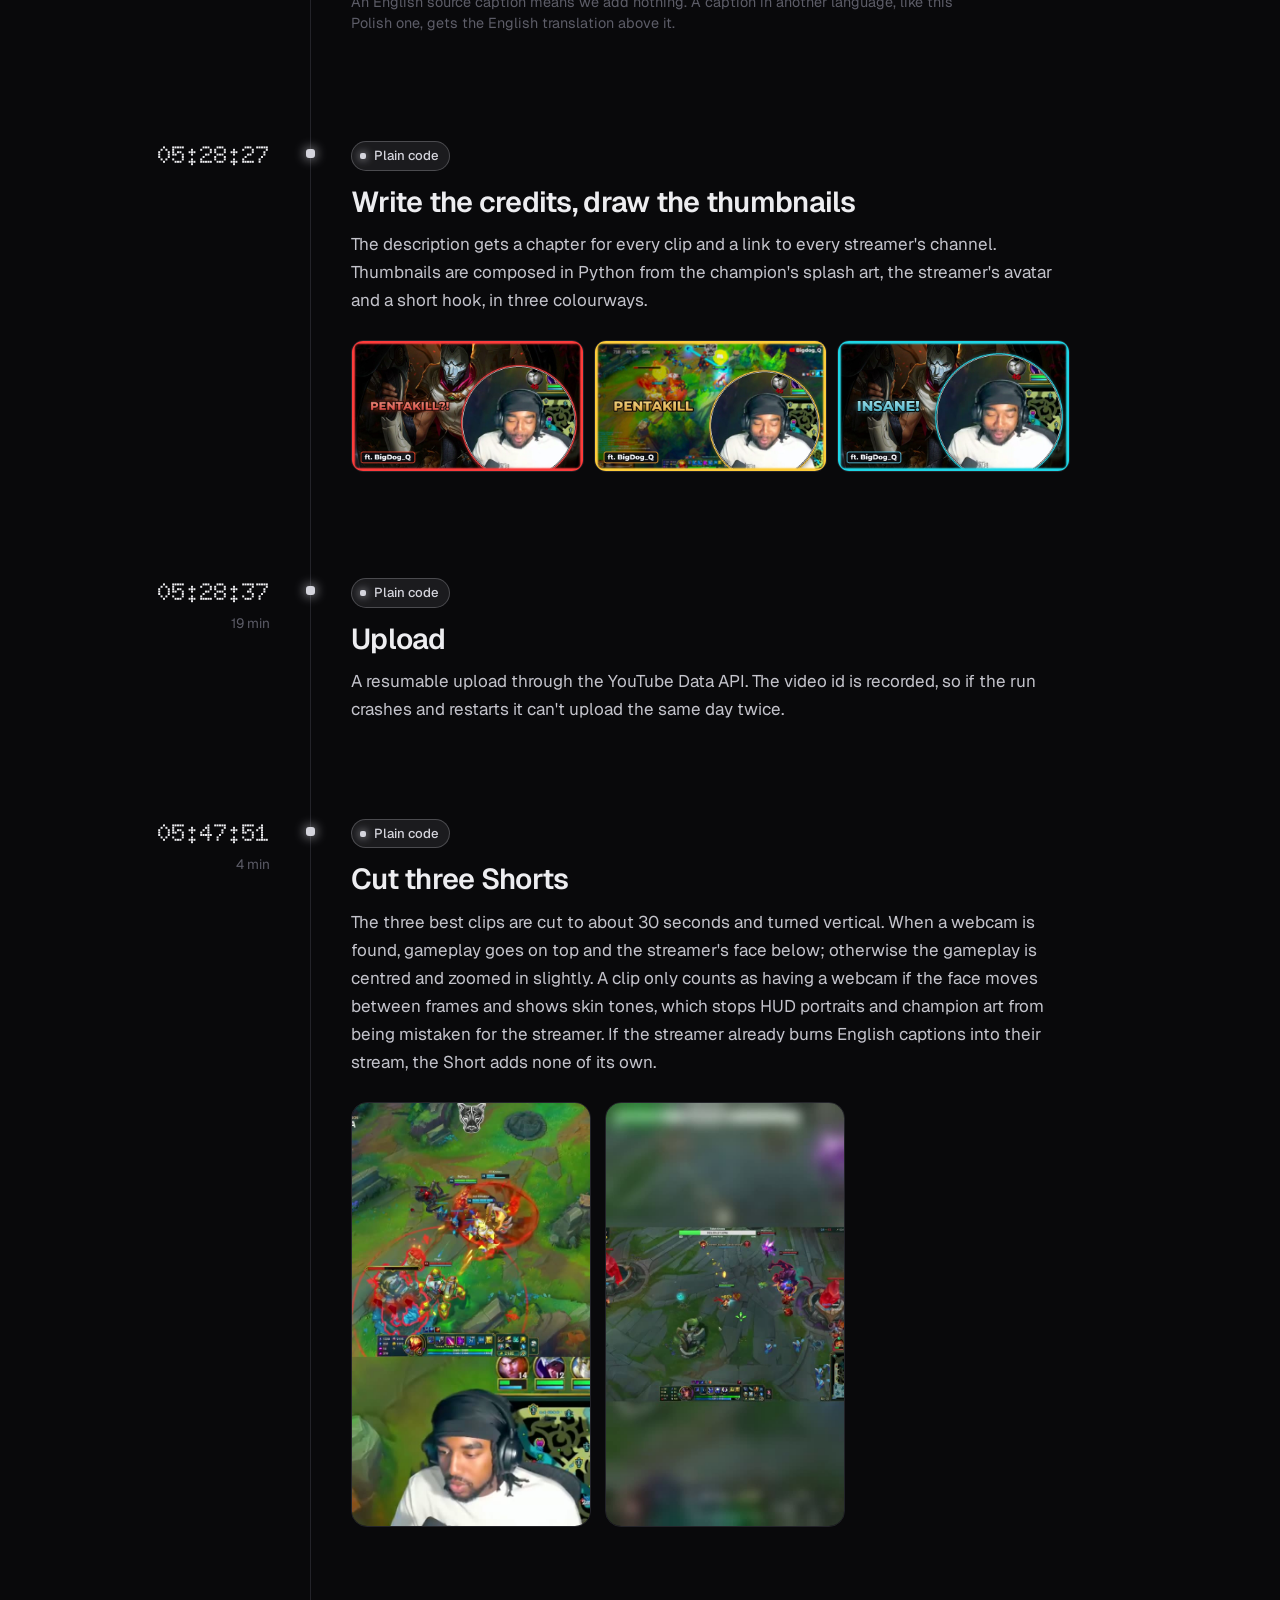
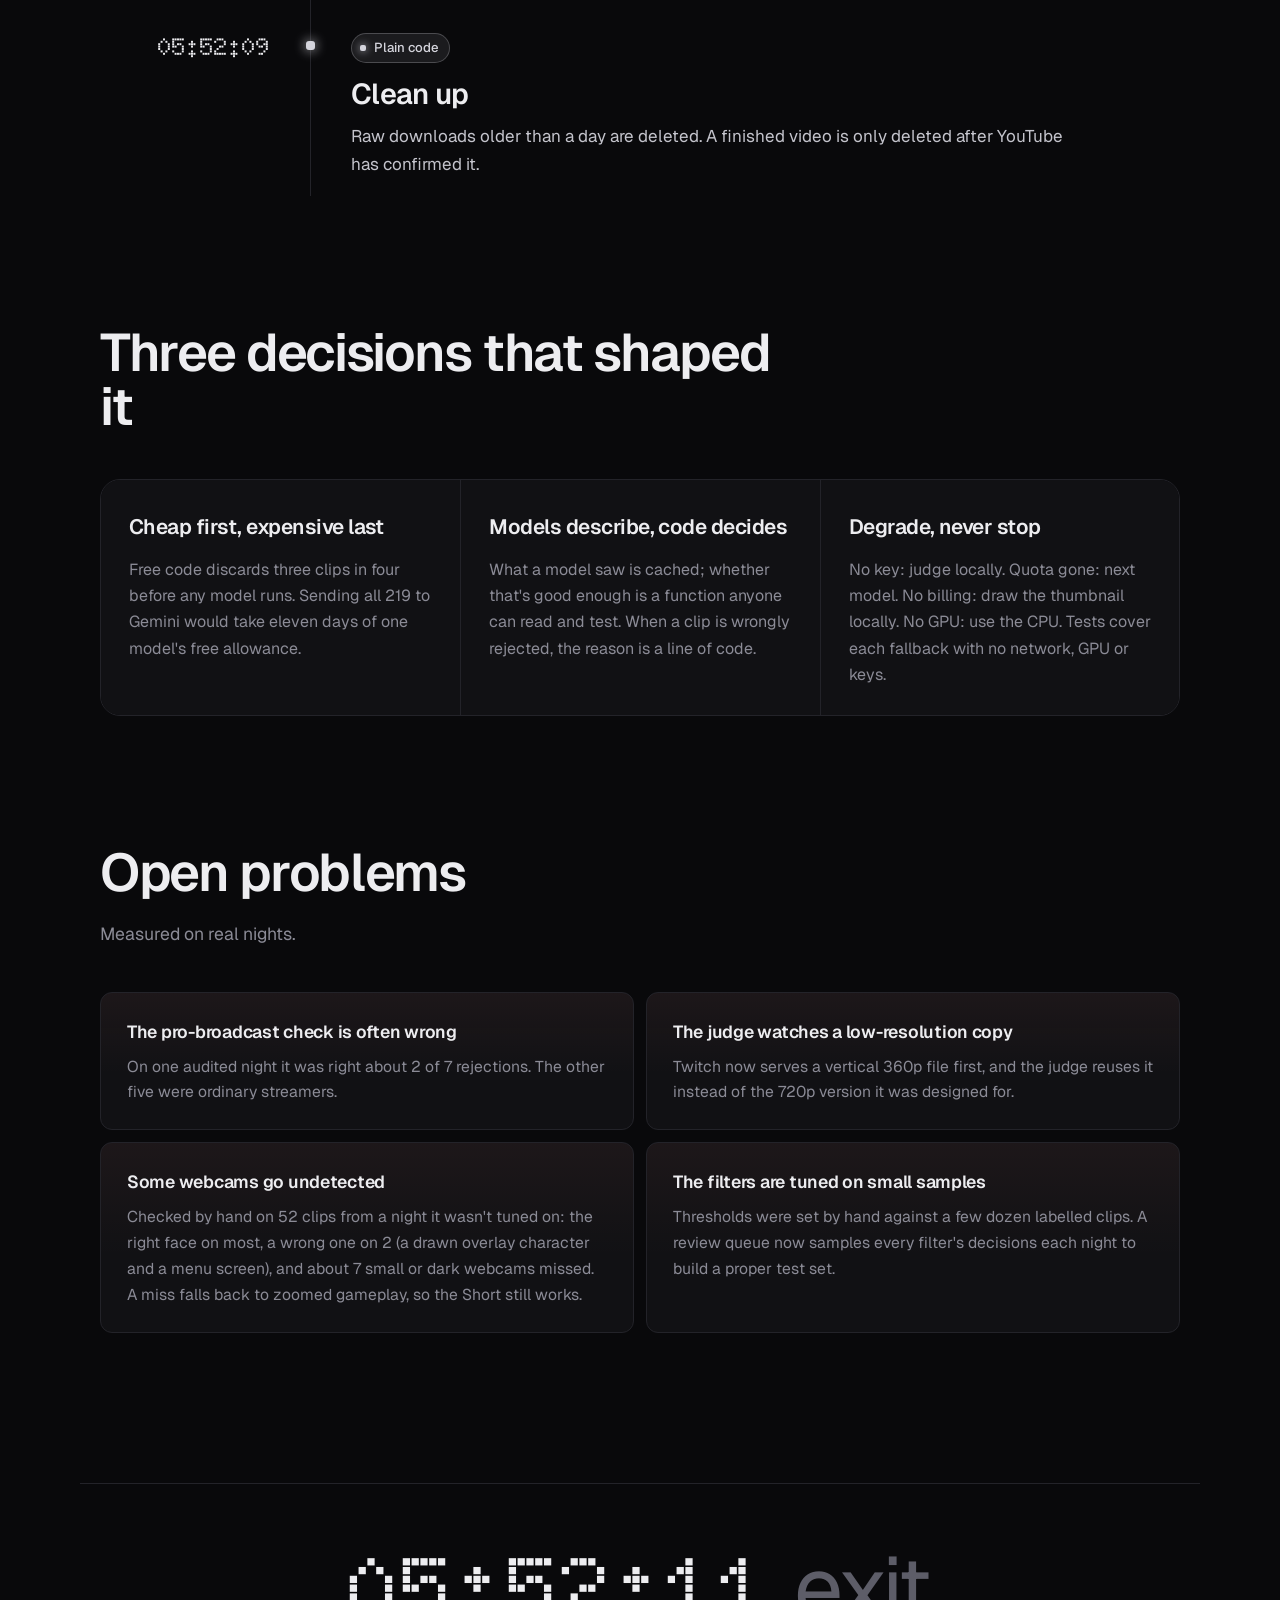
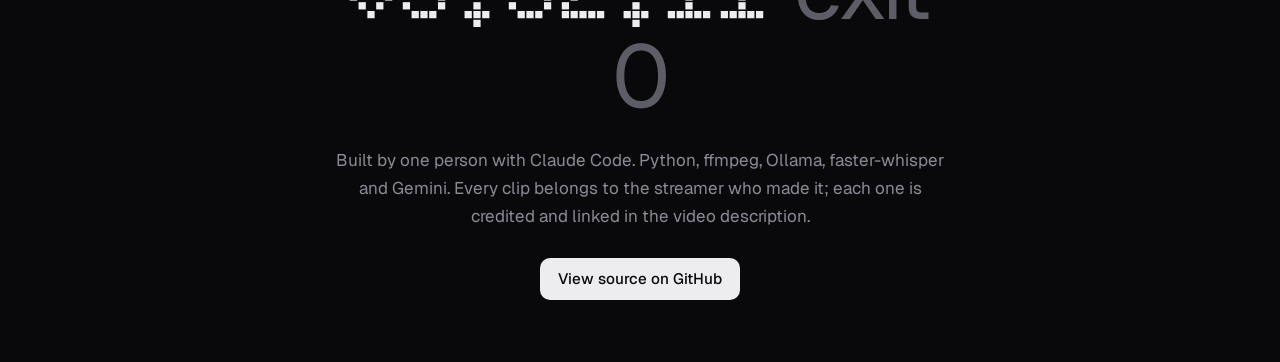
==== commit 57a30197: "Site: update Open problems and the Shorts stage Double captions fixed (removed); webcam detection re" ====
--- a/site/index.html
+++ b/site/index.html
@@ -244,7 +244,7 @@
     <div class="what">
       <span class="tag">Plain code</span>
       <h3>Cut three Shorts</h3>
-      <p>The three best clips are cut to about 30 seconds and turned vertical. When a webcam is found, gameplay goes on top and the streamer's face below; otherwise the gameplay is centred.</p>
+      <p>The three best clips are cut to about 30 seconds and turned vertical. When a webcam is found, gameplay goes on top and the streamer's face below; otherwise the gameplay is centred and zoomed in slightly. A clip only counts as having a webcam if the face moves between frames and shows skin tones, which stops HUD portraits and champion art from being mistaken for the streamer. If the streamer already burns English captions into their stream, the Short adds none of its own.</p>
       <figure class="media shorts">
         <img src="assets/short_1.jpg" width="540" height="960" loading="lazy" alt="One of the night's vertical Shorts.">
         <img src="assets/short_2.jpg" width="540" height="960" loading="lazy" alt="Another of the night's vertical Shorts.">
@@ -291,8 +291,8 @@
   <ul class="limits">
     <li><h3>The pro-broadcast check is often wrong</h3><p>On one audited night it was right about 2 of 7 rejections. The other five were ordinary streamers.</p></li>
     <li><h3>The judge watches a low-resolution copy</h3><p>Twitch now serves a vertical 360p file first, and the judge reuses it instead of the 720p version it was designed for.</p></li>
-    <li><h3>Shorts miss the face about half the time</h3><p>When webcam detection fails, half the Short is an enlarged patch of HUD.</p></li>
-    <li><h3>Shorts can still show two captions</h3><p>The source-caption check runs for the main video but not yet for Shorts.</p></li>
+    <li><h3>Some webcams go undetected</h3><p>Checked by hand on 52 clips from a night it wasn't tuned on: the right face on most, a wrong one on 2 (a drawn overlay character and a menu screen), and about 7 small or dark webcams missed. A miss falls back to zoomed gameplay, so the Short still works.</p></li>
+    <li><h3>The filters are tuned on small samples</h3><p>Thresholds were set by hand against a few dozen labelled clips. A review queue now samples every filter's decisions each night to build a proper test set.</p></li>
   </ul>
 </section>
 
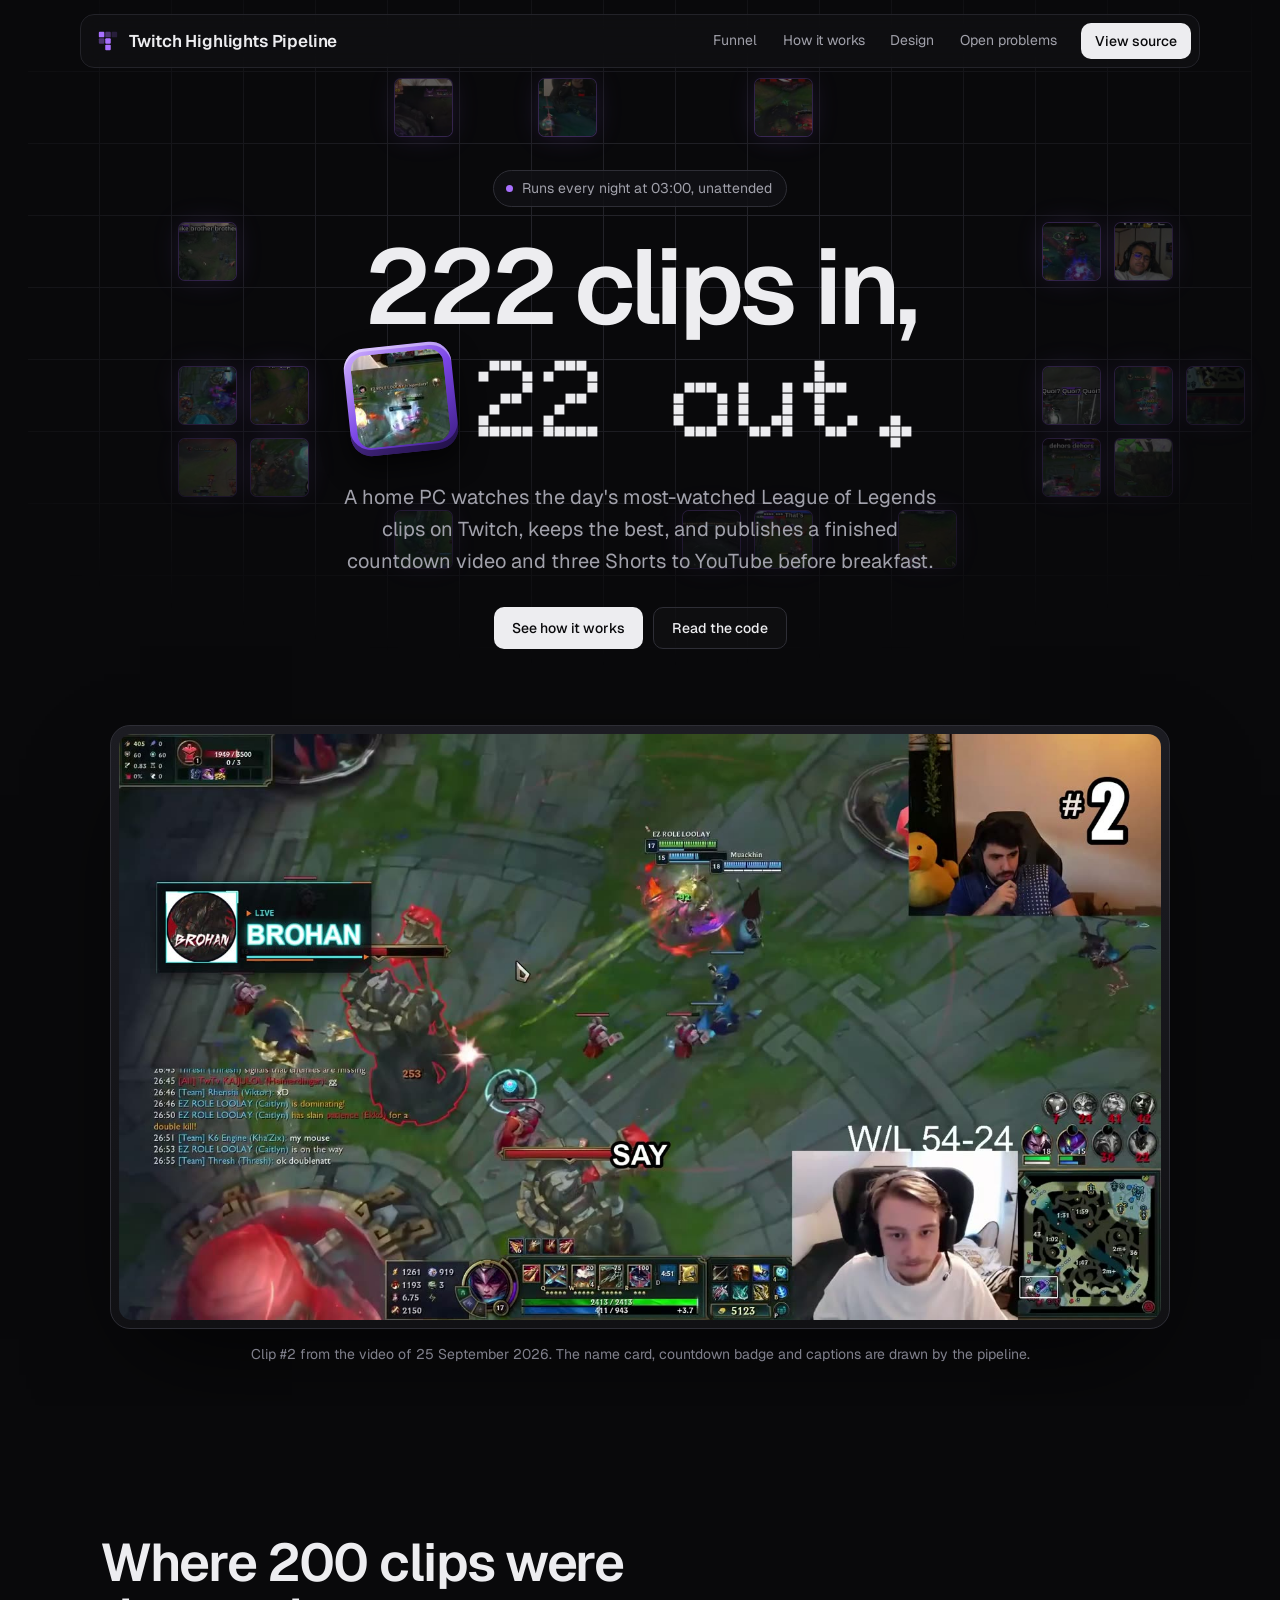
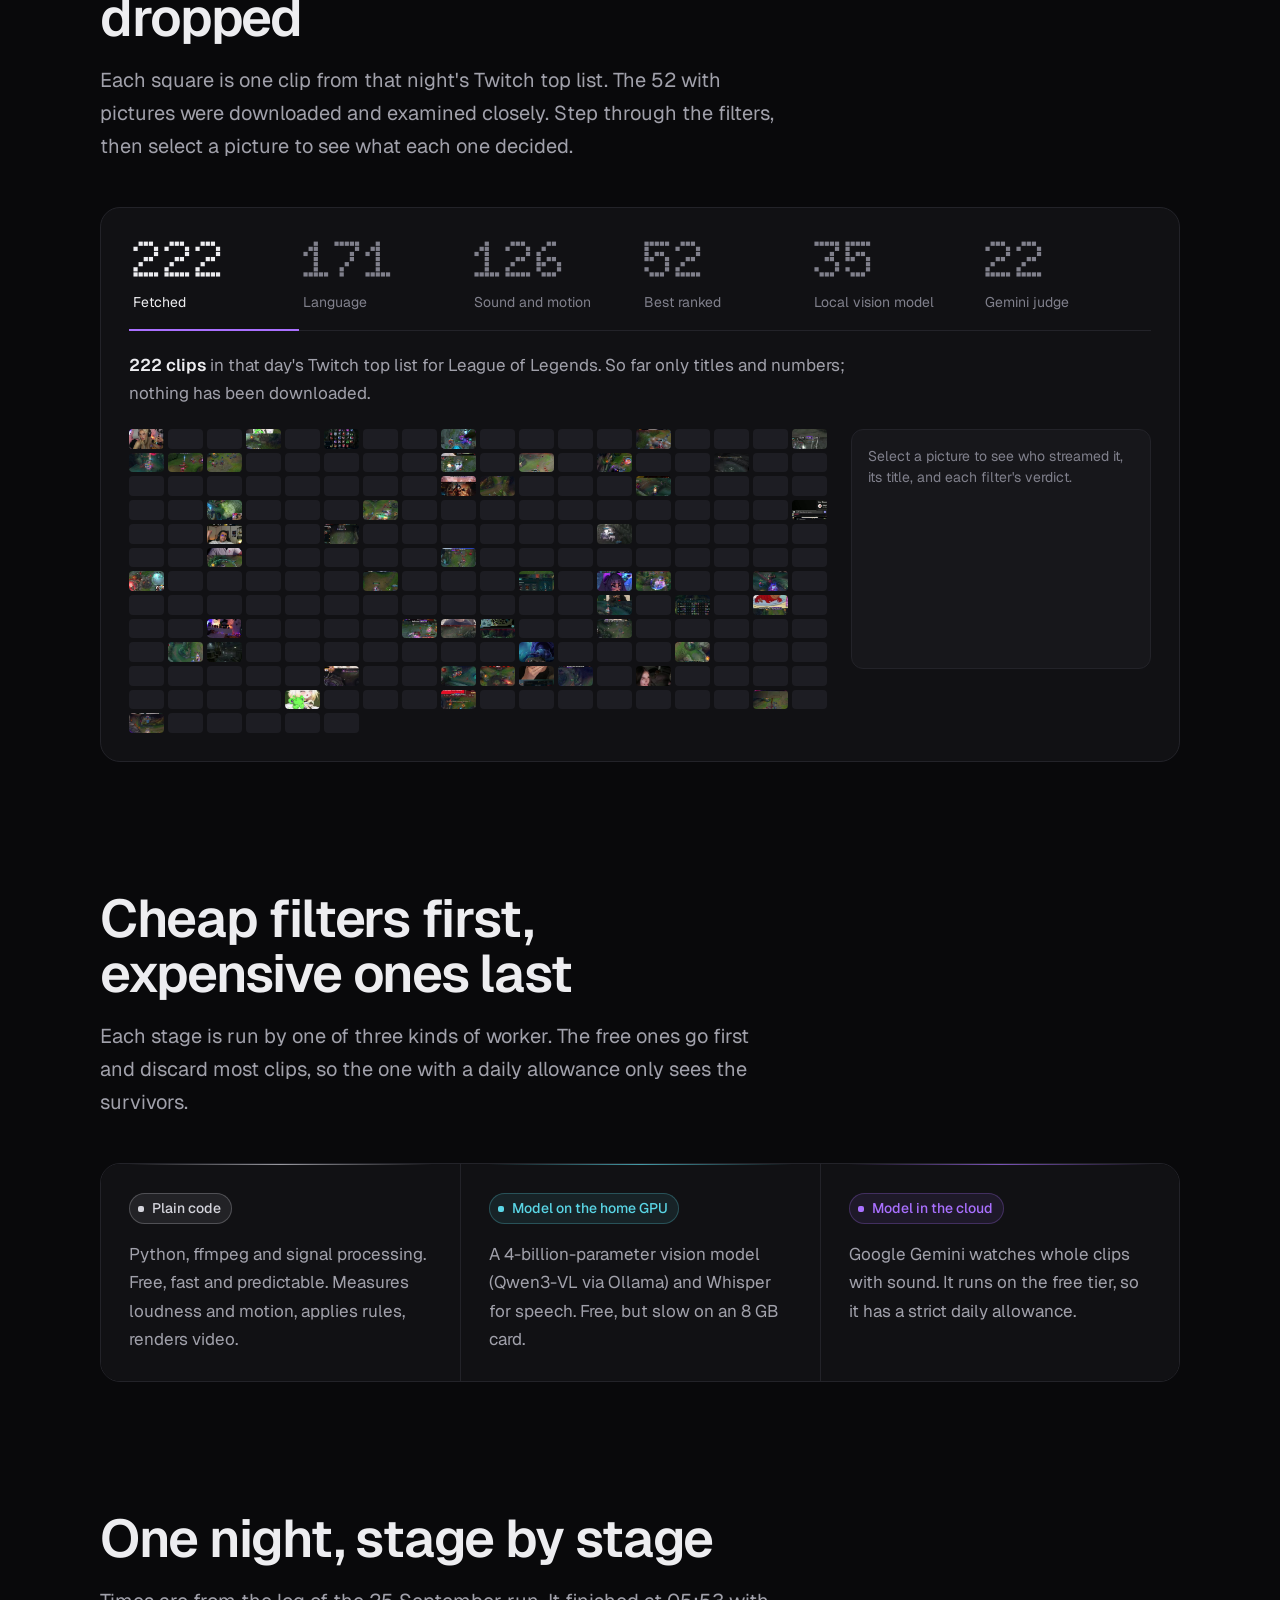
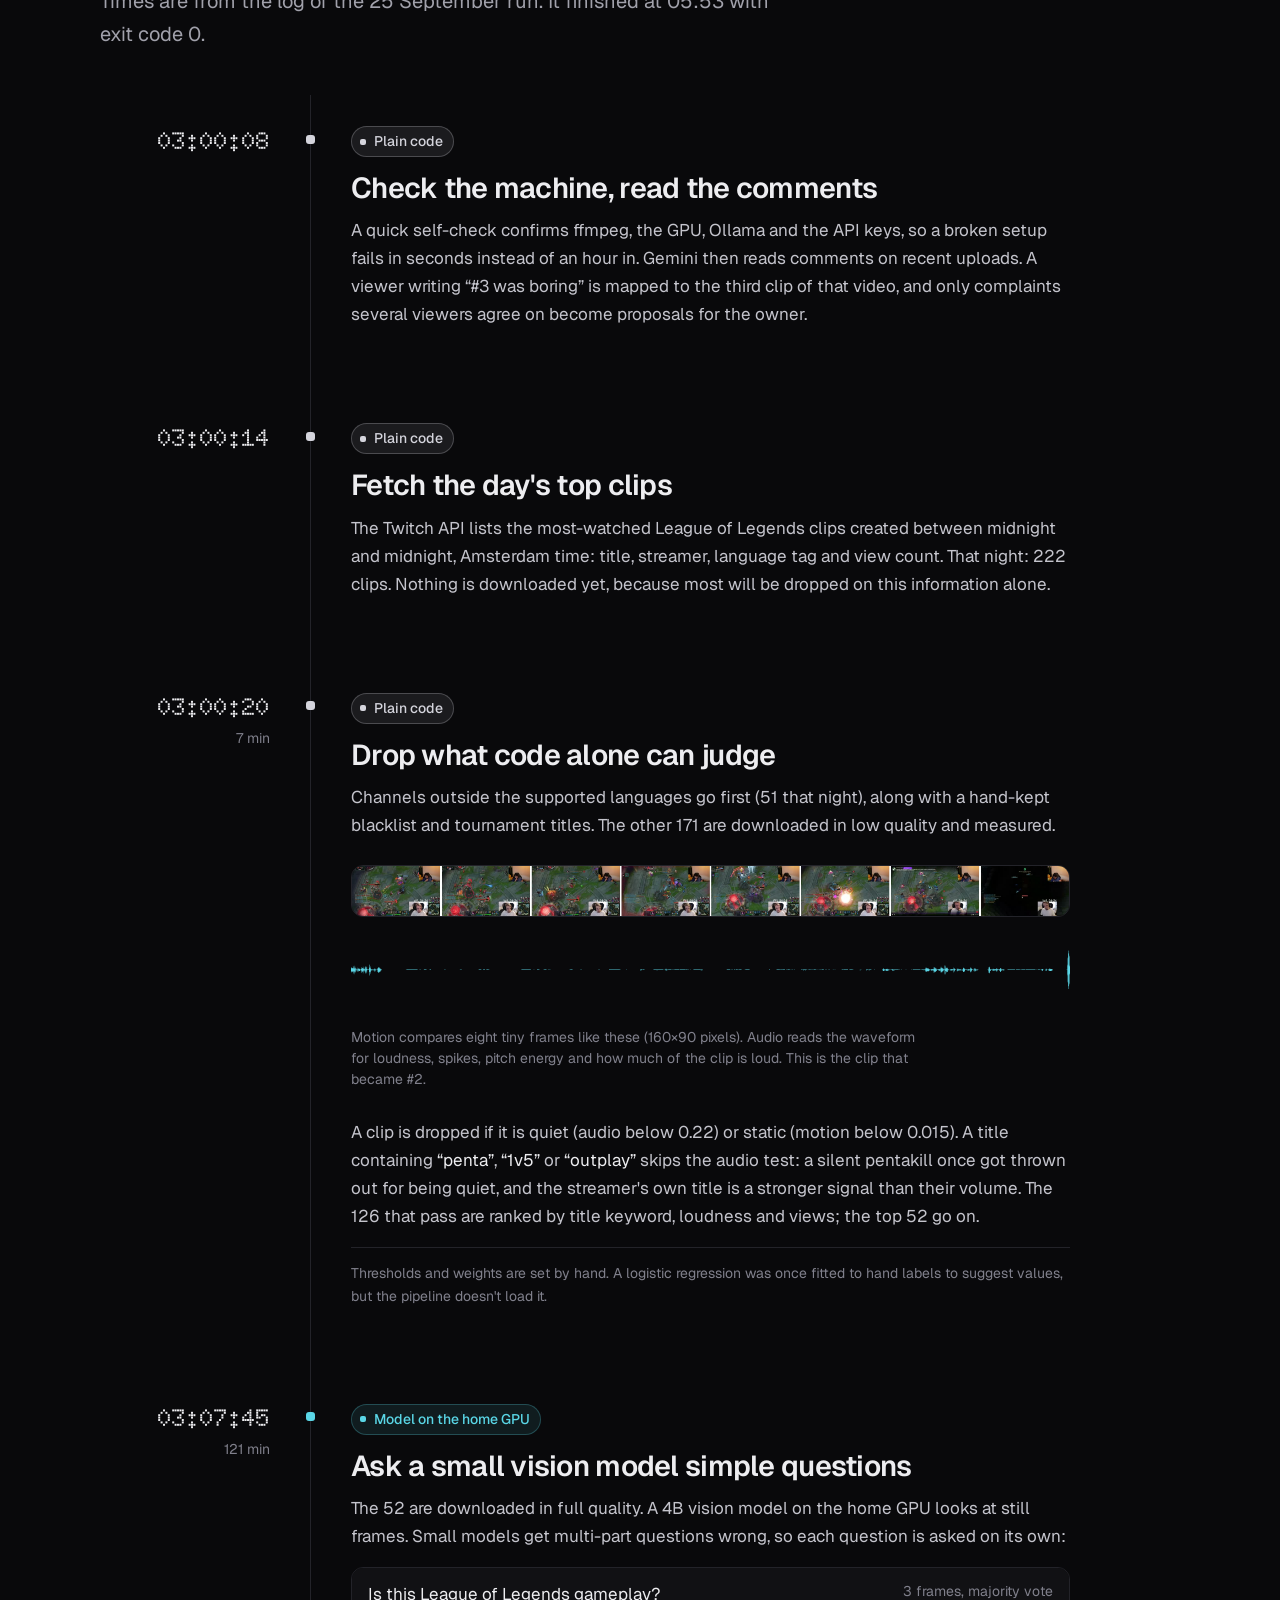
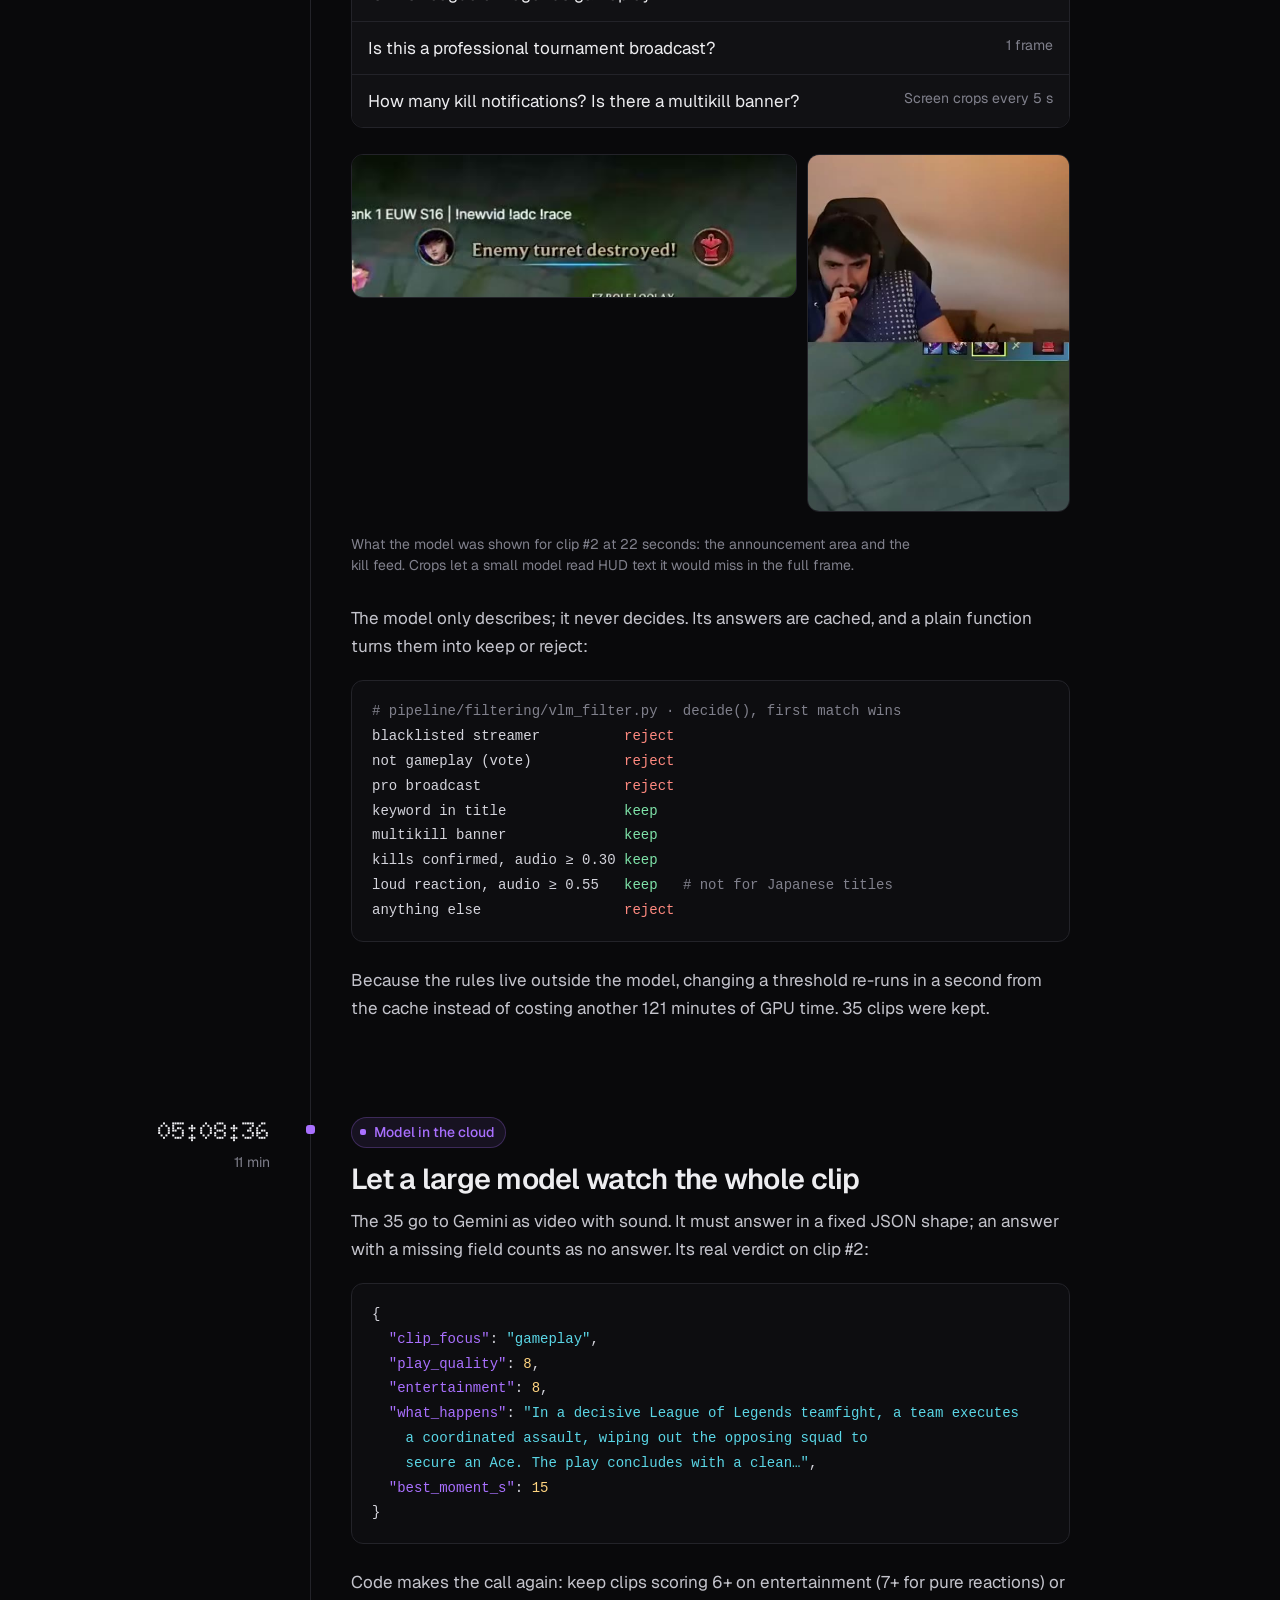
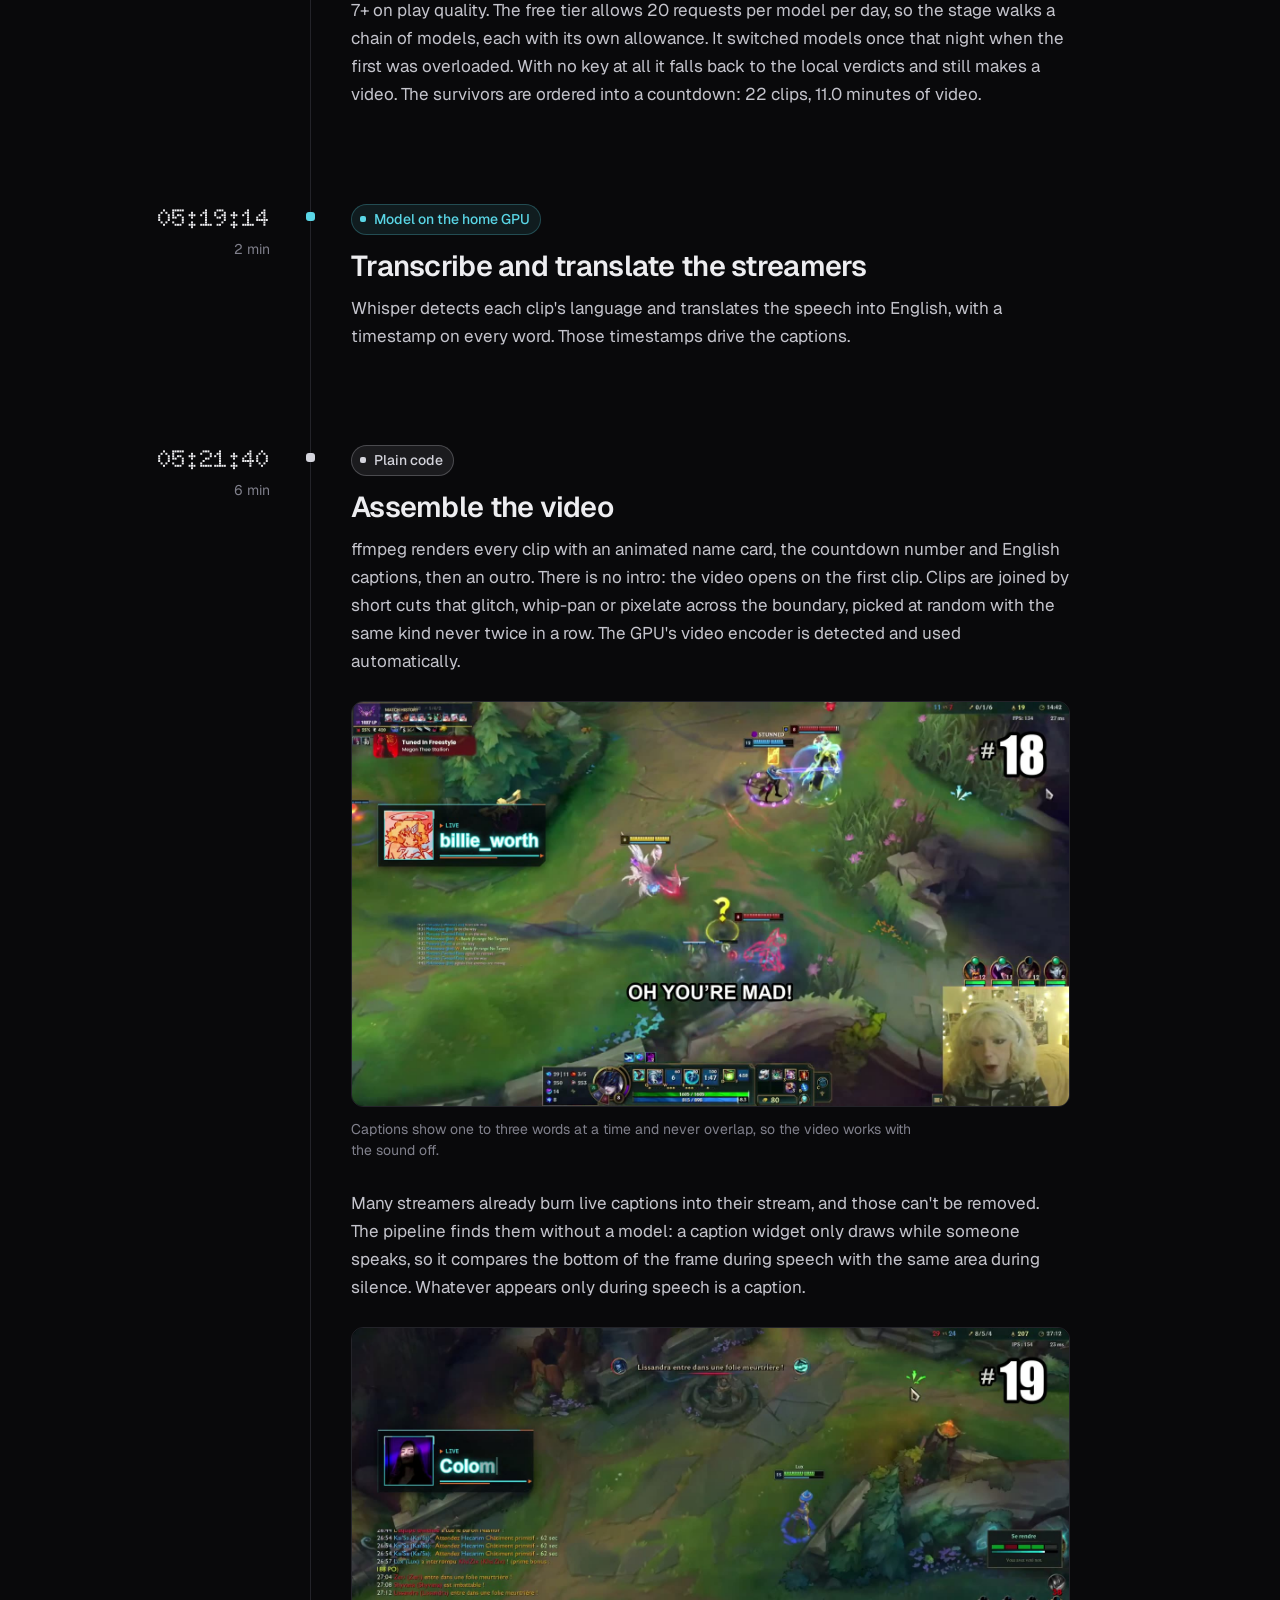
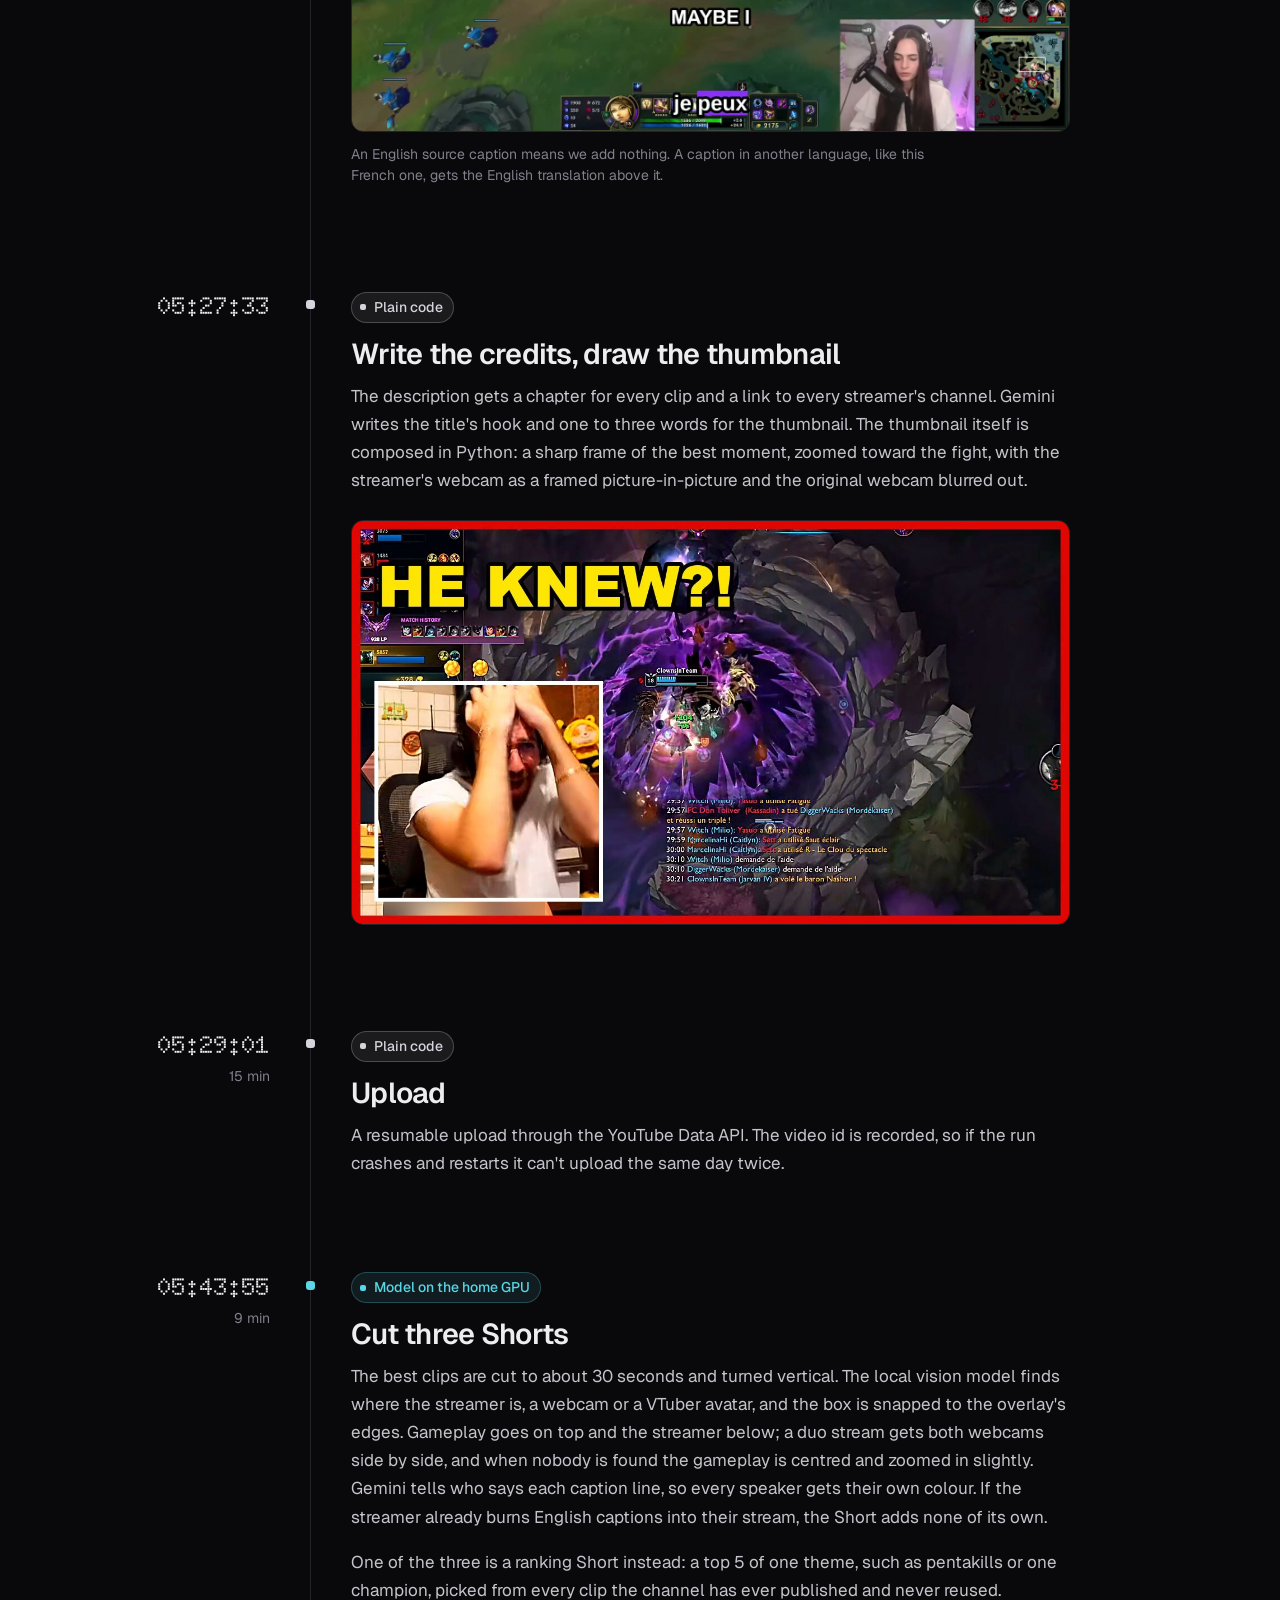
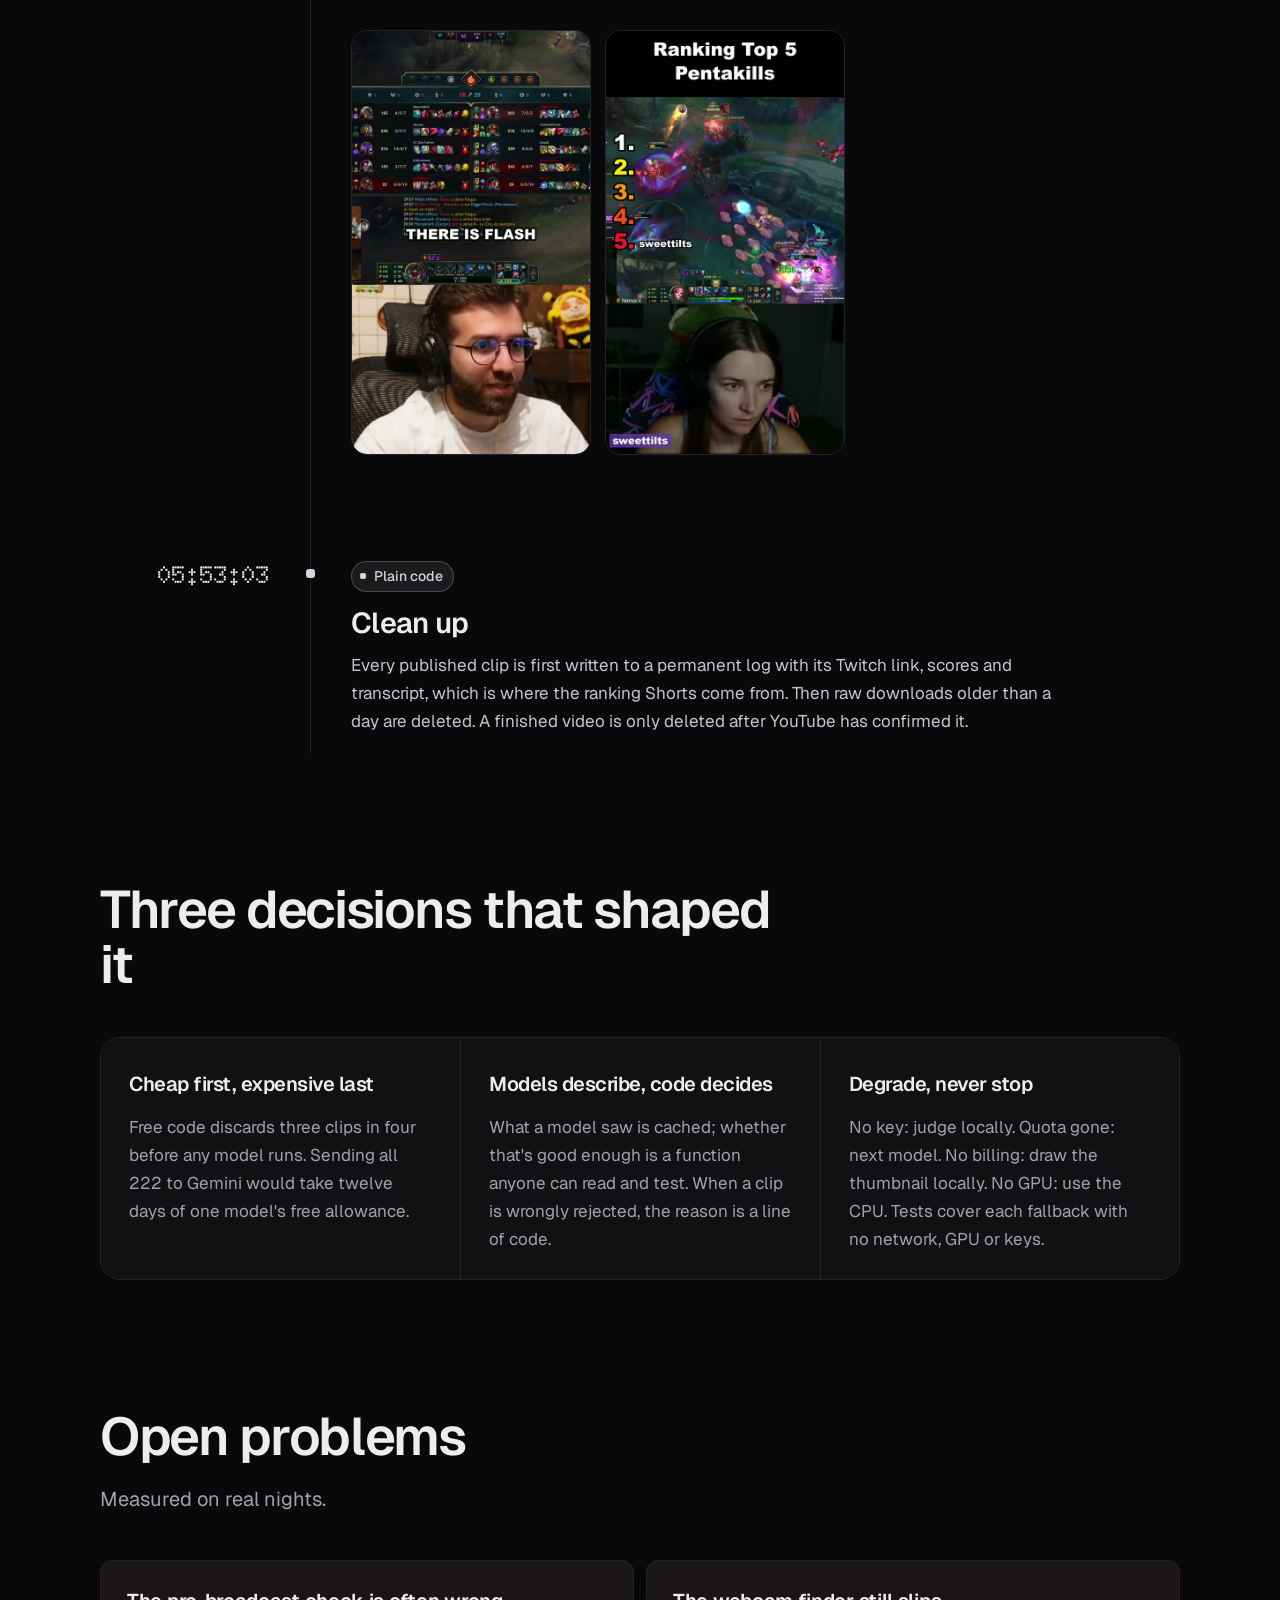
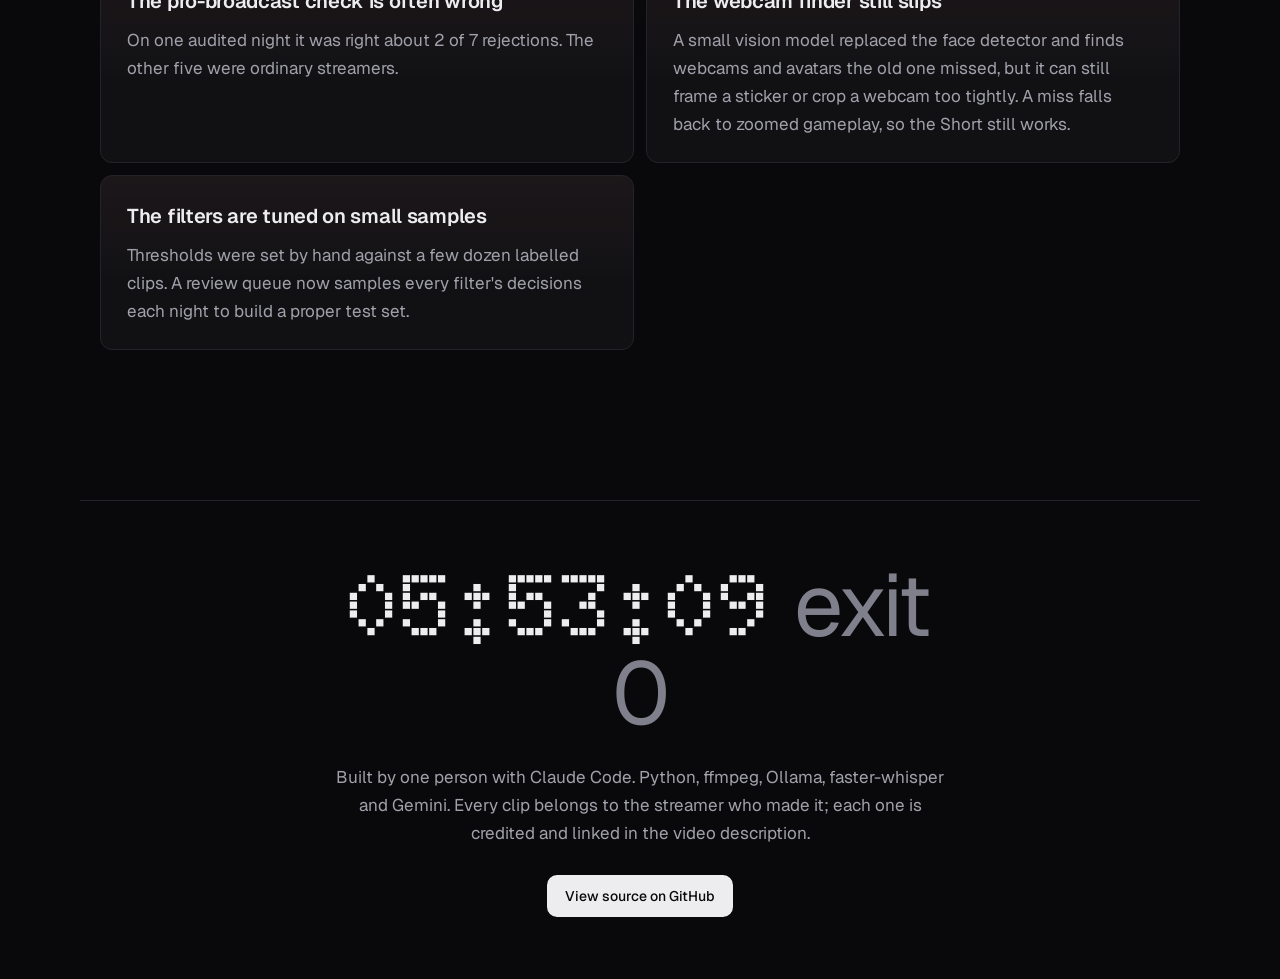
==== commit bbc37dd8: "Site: export the 09-25 night (222 -> 22); stage texts for no intro, transitions, style A thumbnail, " ====
--- a/site/index.html
+++ b/site/index.html
@@ -35,7 +35,7 @@
   <div class="hero-inner">
     <p class="kicker"><span class="dot"></span>Runs every night at 03:00, unattended</p>
     <h1>
-      <span class="l1"><span data-n="fetched">219</span> clips in,</span>
+      <span class="l1"><span data-n="fetched">222</span> clips in,</span>
       <span class="l2"><span class="keycap" aria-hidden="true"><img src="assets/keycap.jpg" alt=""></span><span class="pix"><span data-n="final">22</span> out.</span></span>
     </h1>
     <p class="lede">A home PC watches the day's most-watched League of Legends clips on Twitch, keeps the best, and publishes a finished countdown video and three Shorts to YouTube before breakfast.</p>
@@ -48,21 +48,21 @@
     <div class="frame">
       <video src="assets/hero.mp4" poster="assets/hero.jpg" autoplay muted loop playsinline aria-label="Nine seconds of the finished video, with the streamer's name card and countdown badge drawn by the pipeline."></video>
     </div>
-    <figcaption>Clip #<span data-n="hero_rank">2</span> from the video of <span data-n="date_long">23 September 2026</span>. The name card, countdown badge and captions are drawn by the pipeline.</figcaption>
+    <figcaption>Clip #<span data-n="hero_rank">2</span> from the video of <span data-n="date_long">25 September 2026</span>. The name card, countdown badge and captions are drawn by the pipeline.</figcaption>
   </figure>
 </section>
 
 <section id="funnel" class="section funnel" aria-labelledby="funnel-h">
   <div class="head">
-    <h2 id="funnel-h">Where <span data-n="dropped_total">197</span> clips were dropped</h2>
+    <h2 id="funnel-h">Where <span data-n="dropped_total">200</span> clips were dropped</h2>
     <p>Each square is one clip from that night's Twitch top list. The 52 with pictures were downloaded and examined closely. Step through the filters, then select a picture to see what each one decided.</p>
   </div>
 
   <div class="panel funnel-panel">
     <ol class="steps" role="tablist" aria-label="Filter steps">
-      <li><button role="tab" data-step="0" aria-selected="true"><b data-n="fetched">219</b><span>Fetched</span></button></li>
-      <li><button role="tab" data-step="1"><b data-n="scored">190</b><span>Language</span></button></li>
-      <li><button role="tab" data-step="2"><b data-n="passed">141</b><span>Sound and motion</span></button></li>
+      <li><button role="tab" data-step="0" aria-selected="true"><b data-n="fetched">222</b><span>Fetched</span></button></li>
+      <li><button role="tab" data-step="1"><b data-n="scored">171</b><span>Language</span></button></li>
+      <li><button role="tab" data-step="2"><b data-n="passed">126</b><span>Sound and motion</span></button></li>
       <li><button role="tab" data-step="3"><b data-n="kept">52</b><span>Best ranked</span></button></li>
       <li><button role="tab" data-step="4"><b data-n="vlm_kept">35</b><span>Local vision model</span></button></li>
       <li><button role="tab" data-step="5"><b data-n="final">22</b><span>Gemini judge</span></button></li>
@@ -101,13 +101,13 @@
 <section id="stages" class="section stages" aria-labelledby="stages-h">
   <div class="head">
     <h2 id="stages-h">One night, stage by stage</h2>
-    <p>Times are from the log of the <span data-n="date_short">23 September</span> run. It finished at <span data-n="finish_hm">05:52</span> with exit code <span data-n="exit">0</span>.</p>
+    <p>Times are from the log of the <span data-n="date_short">25 September</span> run. It finished at <span data-n="finish_hm">05:53</span> with exit code <span data-n="exit">0</span>.</p>
   </div>
 
   <ol class="timeline">
 
   <li class="stage w-code">
-    <div class="when"><time data-n="t_doctor">03:00:06</time></div>
+    <div class="when"><time data-n="t_doctor">03:00:08</time></div>
     <div class="what">
       <span class="tag">Plain code</span>
       <h3>Check the machine, read the comments</h3>
@@ -116,32 +116,32 @@
   </li>
 
   <li class="stage w-code">
-    <div class="when"><time data-n="t_fetch">03:00:10</time></div>
+    <div class="when"><time data-n="t_fetch">03:00:14</time></div>
     <div class="what">
       <span class="tag">Plain code</span>
       <h3>Fetch the day's top clips</h3>
-      <p>The Twitch API lists the most-watched League of Legends clips created between midnight and midnight, Amsterdam time: title, streamer, language tag and view count. That night: <span data-n="fetched">219</span> clips. Nothing is downloaded yet, because most will be dropped on this information alone.</p>
-    </div>
-  </li>
-
-  <li class="stage w-code">
-    <div class="when"><time data-n="t_prefilter">03:00:13</time><span class="took" data-n="d_prefilter">8 min</span></div>
+      <p>The Twitch API lists the most-watched League of Legends clips created between midnight and midnight, Amsterdam time: title, streamer, language tag and view count. That night: <span data-n="fetched">222</span> clips. Nothing is downloaded yet, because most will be dropped on this information alone.</p>
+    </div>
+  </li>
+
+  <li class="stage w-code">
+    <div class="when"><time data-n="t_prefilter">03:00:20</time><span class="took" data-n="d_prefilter">7 min</span></div>
     <div class="what">
       <span class="tag">Plain code</span>
       <h3>Drop what code alone can judge</h3>
-      <p>Channels outside the supported languages go first (<span data-n="drop_lang">29</span> that night), along with a hand-kept blacklist and tournament titles. The other <span data-n="scored">190</span> are downloaded in low quality and measured.</p>
+      <p>Channels outside the supported languages go first (<span data-n="drop_lang">51</span> that night), along with a hand-kept blacklist and tournament titles. The other <span data-n="scored">171</span> are downloaded in low quality and measured.</p>
       <figure class="media">
         <img src="assets/filmstrip.jpg" width="2602" height="180" loading="lazy" alt="Eight small frames sampled evenly across one clip.">
         <img class="wave" src="assets/wave.png" width="1600" height="200" loading="lazy" alt="The audio waveform of the same clip.">
         <figcaption>Motion compares eight tiny frames like these (160×90 pixels). Audio reads the waveform for loudness, spikes, pitch energy and how much of the clip is loud. This is the clip that became #<span data-n="hero_rank">2</span>.</figcaption>
       </figure>
-      <p>A clip is dropped if it is quiet (audio below 0.22) or static (motion below 0.015). A title containing <q>penta</q>, <q>1v5</q> or <q>outplay</q> skips the audio test: a silent pentakill once got thrown out for being quiet, and the streamer's own title is a stronger signal than their volume. The <span data-n="passed">141</span> that pass are ranked by title keyword, loudness and views; the top <span data-n="kept">52</span> go on.</p>
+      <p>A clip is dropped if it is quiet (audio below 0.22) or static (motion below 0.015). A title containing <q>penta</q>, <q>1v5</q> or <q>outplay</q> skips the audio test: a silent pentakill once got thrown out for being quiet, and the streamer's own title is a stronger signal than their volume. The <span data-n="passed">126</span> that pass are ranked by title keyword, loudness and views; the top <span data-n="kept">52</span> go on.</p>
       <p class="note">Thresholds and weights are set by hand. A logistic regression was once fitted to hand labels to suggest values, but the pipeline doesn't load it.</p>
     </div>
   </li>
 
   <li class="stage w-local">
-    <div class="when"><time data-n="t_vlm_filter">03:08:25</time><span class="took" data-n="d_vlm_filter">109 min</span></div>
+    <div class="when"><time data-n="t_vlm_filter">03:07:45</time><span class="took" data-n="d_vlm_filter">121 min</span></div>
     <div class="what">
       <span class="tag">Model on the home GPU</span>
       <h3>Ask a small vision model simple questions</h3>
@@ -154,7 +154,7 @@
       <figure class="media crops">
         <img src="assets/crop_banner.jpg" width="512" height="163" loading="lazy" alt="A crop of the top centre of the screen, where multikill announcements appear.">
         <img src="assets/crop_killfeed.jpg" width="512" height="592" loading="lazy" alt="A crop of the right edge of the screen, where kill notifications appear.">
-        <figcaption>What the model was shown for clip #<span data-n="crop_rank">1</span> <span data-n="crop_note">at 22 seconds: the announcement area and the kill feed</span>. Crops let a small model read HUD text it would miss in the full frame.</figcaption>
+        <figcaption>What the model was shown for clip #<span data-n="crop_rank">2</span> <span data-n="crop_note">at 22 seconds: the announcement area and the kill feed</span>. Crops let a small model read HUD text it would miss in the full frame.</figcaption>
       </figure>
       <p>The model only describes; it never decides. Its answers are cached, and a plain function turns them into keep or reject:</p>
 <pre class="code"><code><span class="c"># pipeline/filtering/vlm_filter.py · decide(), first match wins</span>
@@ -166,31 +166,31 @@
 kills confirmed, audio ≥ 0.30 <span class="k">keep</span>
 loud reaction, audio ≥ 0.55   <span class="k">keep</span>   <span class="c"># not for Japanese titles</span>
 anything else                 <span class="r">reject</span></code></pre>
-      <p>Because the rules live outside the model, changing a threshold re-runs in a second from the cache instead of costing another <span data-n="vlm_minutes">109</span> minutes of GPU time. <span data-n="vlm_kept">35</span> clips were kept.</p>
+      <p>Because the rules live outside the model, changing a threshold re-runs in a second from the cache instead of costing another <span data-n="vlm_minutes">121</span> minutes of GPU time. <span data-n="vlm_kept">35</span> clips were kept.</p>
     </div>
   </li>
 
   <li class="stage w-cloud">
-    <div class="when"><time data-n="t_api_judge">04:57:10</time><span class="took" data-n="d_api_judge">18 min</span></div>
+    <div class="when"><time data-n="t_api_judge">05:08:36</time><span class="took" data-n="d_api_judge">11 min</span></div>
     <div class="what">
       <span class="tag">Model in the cloud</span>
       <h3>Let a large model watch the whole clip</h3>
       <p>The <span data-n="vlm_kept">35</span> go to Gemini as video with sound. It must answer in a fixed JSON shape; an answer with a missing field counts as no answer. Its real verdict on clip #<span data-n="hero_rank">2</span>:</p>
 <pre class="code"><code data-n="verdict_html">{
   <span class="p">"clip_focus"</span>: <span class="s">"gameplay"</span>,
-  <span class="p">"play_quality"</span>: <span class="n">9</span>,
-  <span class="p">"entertainment"</span>: <span class="n">9</span>,
-  <span class="p">"what_happens"</span>: <span class="s">"The streamer playing Jhin gets a quadra kill in a jungle
-    teamfight. Moments later, in the same fight, he secures a
-    pentakill and reacts in excitement."</span>,
-  <span class="p">"best_moment_s"</span>: <span class="n">32</span>
+  <span class="p">"play_quality"</span>: <span class="n">8</span>,
+  <span class="p">"entertainment"</span>: <span class="n">8</span>,
+  <span class="p">"what_happens"</span>: <span class="s">"In a decisive League of Legends teamfight, a team executes
+    a coordinated assault, wiping out the opposing squad to
+    secure an Ace. The play concludes with a clean…"</span>,
+  <span class="p">"best_moment_s"</span>: <span class="n">15</span>
 }</code></pre>
-      <p>Code makes the call again: keep clips scoring 6+ on entertainment (7+ for pure reactions) or 7+ on play quality. The free tier allows 20 requests per model per day, so the stage walks a chain of models, each with its own allowance.<span data-n="judge_switch"> It switched models once that night when the first was overloaded.</span> With no key at all it falls back to the local verdicts and still makes a video. The survivors are ordered into a countdown: <span data-n="final">22</span> clips, <span data-n="minutes">12.9</span> minutes of video.</p>
+      <p>Code makes the call again: keep clips scoring 6+ on entertainment (7+ for pure reactions) or 7+ on play quality. The free tier allows 20 requests per model per day, so the stage walks a chain of models, each with its own allowance.<span data-n="judge_switch"> It switched models once that night when the first was overloaded.</span> With no key at all it falls back to the local verdicts and still makes a video. The survivors are ordered into a countdown: <span data-n="final">22</span> clips, <span data-n="minutes">11.0</span> minutes of video.</p>
     </div>
   </li>
 
   <li class="stage w-local">
-    <div class="when"><time data-n="t_transcribe">05:15:01</time><span class="took" data-n="d_transcribe">8 min</span></div>
+    <div class="when"><time data-n="t_transcribe">05:19:14</time><span class="took" data-n="d_transcribe">2 min</span></div>
     <div class="what">
       <span class="tag">Model on the home GPU</span>
       <h3>Transcribe and translate the streamers</h3>
@@ -199,11 +199,11 @@
   </li>
 
   <li class="stage w-code">
-    <div class="when"><time data-n="t_assemble">05:22:41</time><span class="took" data-n="d_assemble">6 min</span></div>
+    <div class="when"><time data-n="t_assemble">05:21:40</time><span class="took" data-n="d_assemble">6 min</span></div>
     <div class="what">
       <span class="tag">Plain code</span>
       <h3>Assemble the video</h3>
-      <p>ffmpeg renders the intro, then every clip with an animated name card, the countdown number and English captions, a slow-motion replay of the best moment for top-rated clips, and an outro. The GPU's video encoder is detected and used automatically.</p>
+      <p>ffmpeg renders every clip with an animated name card, the countdown number and English captions, then an outro. There is no intro: the video opens on the first clip. Clips are joined by short cuts that glitch, whip-pan or pixelate across the boundary, picked at random with the same kind never twice in a row. The GPU's video encoder is detected and used automatically.</p>
       <figure class="media">
         <img src="assets/caption_en.jpg" width="1600" height="900" loading="lazy" alt="A clip from the video with the streamer's name card and the pipeline's English caption.">
         <figcaption>Captions show one to three words at a time and never overlap, so the video works with the sound off.</figcaption>
@@ -211,27 +211,25 @@
       <p>Many streamers already burn live captions into their stream, and those can't be removed. The pipeline finds them without a model: a caption widget only draws while someone speaks, so it compares the bottom of the frame during speech with the same area during silence. Whatever appears only during speech is a caption.</p>
       <figure class="media">
         <img src="assets/caption_translate.jpg" width="1600" height="900" loading="lazy" alt="A streamer's own foreign-language caption at the bottom, with the pipeline's English translation above it.">
-        <figcaption>An English source caption means we add nothing. A caption in another language, like this <span data-n="tr_lang">Polish</span> one, gets the English translation above it.</figcaption>
-      </figure>
-    </div>
-  </li>
-
-  <li class="stage w-code">
-    <div class="when"><time data-n="t_credits">05:28:27</time></div>
-    <div class="what">
-      <span class="tag">Plain code</span>
-      <h3>Write the credits, draw the thumbnails</h3>
-      <p>The description gets a chapter for every clip and a link to every streamer's channel. Thumbnails are composed in Python from the champion's splash art, the streamer's avatar and a short hook, in three colourways.</p>
-      <figure class="media thumbs">
-        <img src="assets/thumb_1.jpg" width="1280" height="720" loading="lazy" alt="The night's thumbnail, first colourway.">
-        <img src="assets/thumb_2.jpg" width="1280" height="720" loading="lazy" alt="Thumbnail, second colourway.">
-        <img src="assets/thumb_3.jpg" width="1280" height="720" loading="lazy" alt="Thumbnail, third colourway.">
-      </figure>
-    </div>
-  </li>
-
-  <li class="stage w-code">
-    <div class="when"><time data-n="t_upload">05:28:37</time><span class="took" data-n="d_upload">19 min</span></div>
+        <figcaption>An English source caption means we add nothing. A caption in another language, like this <span data-n="tr_lang">French</span> one, gets the English translation above it.</figcaption>
+      </figure>
+    </div>
+  </li>
+
+  <li class="stage w-code">
+    <div class="when"><time data-n="t_credits">05:27:33</time></div>
+    <div class="what">
+      <span class="tag">Plain code</span>
+      <h3>Write the credits, draw the thumbnail</h3>
+      <p>The description gets a chapter for every clip and a link to every streamer's channel. Gemini writes the title's hook and one to three words for the thumbnail. The thumbnail itself is composed in Python: a sharp frame of the best moment, zoomed toward the fight, with the streamer's webcam as a framed picture-in-picture and the original webcam blurred out.</p>
+      <figure class="media">
+        <img src="assets/thumb_1.jpg" width="1280" height="720" loading="lazy" alt="The night's thumbnail: a gameplay frame, the streamer's webcam in a white frame, and a short hook in yellow.">
+      </figure>
+    </div>
+  </li>
+
+  <li class="stage w-code">
+    <div class="when"><time data-n="t_upload">05:29:01</time><span class="took" data-n="d_upload">15 min</span></div>
     <div class="what">
       <span class="tag">Plain code</span>
       <h3>Upload</h3>
@@ -239,25 +237,26 @@
     </div>
   </li>
 
-  <li class="stage w-code">
-    <div class="when"><time data-n="t_shorts">05:47:51</time><span class="took" data-n="d_shorts">4 min</span></div>
-    <div class="what">
-      <span class="tag">Plain code</span>
+  <li class="stage w-local">
+    <div class="when"><time data-n="t_shorts">05:43:55</time><span class="took" data-n="d_shorts">9 min</span></div>
+    <div class="what">
+      <span class="tag">Model on the home GPU</span>
       <h3>Cut three Shorts</h3>
-      <p>The three best clips are cut to about 30 seconds and turned vertical. When a webcam is found, gameplay goes on top and the streamer's face below; otherwise the gameplay is centred and zoomed in slightly. A clip only counts as having a webcam if the face moves between frames and shows skin tones, which stops HUD portraits and champion art from being mistaken for the streamer. If the streamer already burns English captions into their stream, the Short adds none of its own.</p>
+      <p>The best clips are cut to about 30 seconds and turned vertical. The local vision model finds where the streamer is, a webcam or a VTuber avatar, and the box is snapped to the overlay's edges. Gameplay goes on top and the streamer below; a duo stream gets both webcams side by side, and when nobody is found the gameplay is centred and zoomed in slightly. Gemini tells who says each caption line, so every speaker gets their own colour. If the streamer already burns English captions into their stream, the Short adds none of its own.</p>
+      <p>One of the three is a ranking Short instead: a top 5 of one theme, such as pentakills or one champion, picked from every clip the channel has ever published and never reused.</p>
       <figure class="media shorts">
         <img src="assets/short_1.jpg" width="540" height="960" loading="lazy" alt="One of the night's vertical Shorts.">
-        <img src="assets/short_2.jpg" width="540" height="960" loading="lazy" alt="Another of the night's vertical Shorts.">
-      </figure>
-    </div>
-  </li>
-
-  <li class="stage w-code">
-    <div class="when"><time data-n="t_cleanup">05:52:09</time></div>
+        <img src="assets/short_2.jpg" width="540" height="960" loading="lazy" alt="The night's ranking Short: a numbered top 5 at the side, the streamer's name in the webcam panel.">
+      </figure>
+    </div>
+  </li>
+
+  <li class="stage w-code">
+    <div class="when"><time data-n="t_cleanup">05:53:03</time></div>
     <div class="what">
       <span class="tag">Plain code</span>
       <h3>Clean up</h3>
-      <p>Raw downloads older than a day are deleted. A finished video is only deleted after YouTube has confirmed it.</p>
+      <p>Every published clip is first written to a permanent log with its Twitch link, scores and transcript, which is where the ranking Shorts come from. Then raw downloads older than a day are deleted. A finished video is only deleted after YouTube has confirmed it.</p>
     </div>
   </li>
   </ol>
@@ -270,7 +269,7 @@
   <div class="ideas">
     <div class="idea">
       <h3>Cheap first, expensive last</h3>
-      <p>Free code discards three clips in four before any model runs. Sending all 219 to Gemini would take <span data-n="gemini_days">eleven days</span> of one model's free allowance.</p>
+      <p>Free code discards three clips in four before any model runs. Sending all <span data-n="fetched">222</span> to Gemini would take <span data-n="gemini_days">twelve days</span> of one model's free allowance.</p>
     </div>
     <div class="idea">
       <h3>Models describe, code decides</h3>
@@ -290,8 +289,7 @@
   </div>
   <ul class="limits">
     <li><h3>The pro-broadcast check is often wrong</h3><p>On one audited night it was right about 2 of 7 rejections. The other five were ordinary streamers.</p></li>
-    <li><h3>The judge watches a low-resolution copy</h3><p>Twitch now serves a vertical 360p file first, and the judge reuses it instead of the 720p version it was designed for.</p></li>
-    <li><h3>Some webcams go undetected</h3><p>Checked by hand on 52 clips from a night it wasn't tuned on: the right face on most, a wrong one on 2 (a drawn overlay character and a menu screen), and about 7 small or dark webcams missed. A miss falls back to zoomed gameplay, so the Short still works.</p></li>
+    <li><h3>The webcam finder still slips</h3><p>A small vision model replaced the face detector and finds webcams and avatars the old one missed, but it can still frame a sticker or crop a webcam too tightly. A miss falls back to zoomed gameplay, so the Short still works.</p></li>
     <li><h3>The filters are tuned on small samples</h3><p>Thresholds were set by hand against a few dozen labelled clips. A review queue now samples every filter's decisions each night to build a proper test set.</p></li>
   </ul>
 </section>
@@ -299,7 +297,7 @@
 </main>
 
 <footer class="foot">
-  <p class="exit"><span class="pix" data-n="finish">05:52:11</span> exit <span data-n="exit">0</span></p>
+  <p class="exit"><span class="pix" data-n="finish">05:53:09</span> exit <span data-n="exit">0</span></p>
   <p>Built by one person with Claude Code. Python, ffmpeg, Ollama, faster-whisper and Gemini. Every clip belongs to the streamer who made it; each one is credited and linked in the video description.</p>
   <a class="btn btn-light" href="https://github.com/Kemonoo/lol-highlights-pipeline">View source on GitHub</a>
 </footer>
--- a/site/style.css
+++ b/site/style.css
@@ -8,8 +8,8 @@
   --line: #232329;
   --line-2: #2e2e36;
   --text: #ededf0;
-  --muted: #8b8b96;
-  --dim: #5d5d68;
+  --muted: #a1a1ab;
+  --dim: #80808c;              /* >= 4.5:1 on bg, surface and raise */
   --violet: #a970ff;          /* Twitch purple: the cloud model, and the one accent */
   --cyan: #5ad6e6;            /* the home GPU */
   --code: #d4d4dc;            /* plain code */
@@ -18,6 +18,10 @@
   --sans: "Geist", ui-sans-serif, system-ui, -apple-system, "Segoe UI", sans-serif;
   --mono: "Geist Mono", ui-monospace, Consolas, monospace;
   --pix: "Doto", "Geist Mono", monospace;
+  --fs-sm: .875rem;           /* captions, metadata, UI */
+  --fs-base: 1.0625rem;       /* reading text */
+  --fs-lg: 1.25rem;           /* card headings, section intros */
+  --fs-xl: clamp(1.5rem, 2.4vw, 1.8rem);   /* stage headings */
   --r-lg: 20px;
   --r-md: 12px;
   color-scheme: dark;
@@ -28,7 +32,7 @@
 @media (prefers-reduced-motion: reduce) { html { scroll-behavior: auto; } }
 body {
   margin: 0; background: var(--bg); color: var(--text);
-  font: 400 1.0625rem/1.65 var(--sans);
+  font: 400 var(--fs-base)/1.65 var(--sans);
   -webkit-font-smoothing: antialiased; -moz-osx-font-smoothing: grayscale;
   overflow-x: hidden;
 }
@@ -43,7 +47,7 @@
 /* ---------- buttons ---------- */
 .btn {
   display: inline-flex; align-items: center; gap: .5rem; height: 42px; padding: 0 18px;
-  border-radius: 10px; font: 500 .95rem/1 var(--sans); text-decoration: none; white-space: nowrap;
+  border-radius: 10px; font: 500 var(--fs-sm)/1 var(--sans); text-decoration: none; white-space: nowrap;
   transition: background .15s ease, border-color .15s ease;
 }
 .btn-light { background: var(--text); color: #09090b; }
@@ -61,12 +65,12 @@
 }
 .logo { display: flex; align-items: center; gap: .6rem; text-decoration: none; font-weight: 600; letter-spacing: -.01em; }
 .logo svg { width: 22px; height: 22px; color: var(--violet); flex: none; }
-.nav nav { display: flex; gap: 1.6rem; margin-left: auto; font-size: .93rem; }
+.nav nav { display: flex; gap: 1.6rem; margin-left: auto; font-size: var(--fs-sm); }
 .nav nav a { text-decoration: none; color: var(--muted); transition: color .15s; }
 .nav nav a:hover { color: var(--text); }
-.nav .btn { height: 36px; padding: 0 14px; font-size: .9rem; }
+.nav .btn { height: 36px; padding: 0 14px; }
 @media (max-width: 860px) { .nav nav { display: none; } .nav .btn { margin-left: auto; } }
-@media (max-width: 420px) { .logo span { font-size: .88rem; white-space: nowrap; } .nav { gap: .6rem; } }
+@media (max-width: 420px) { .logo span { font-size: var(--fs-sm); white-space: nowrap; } .nav { gap: .6rem; } }
 
 /* ---------- hero ---------- */
 .hero { position: relative; padding: 170px 20px 40px; overflow: hidden; isolation: isolate; }
@@ -89,26 +93,23 @@
 .kicker {
   display: inline-flex; align-items: center; gap: .6rem; padding: 6px 14px 6px 12px; margin: 0 0 28px;
   border: 1px solid var(--line-2); border-radius: 999px; background: rgba(17,17,20,.85);
-  font-size: .88rem; color: var(--muted);
-}
-.dot { width: 7px; height: 7px; border-radius: 50%; background: var(--violet); box-shadow: 0 0 10px var(--violet); }
+  font-size: var(--fs-sm); color: var(--muted);
+}
+.dot { width: 7px; height: 7px; border-radius: 50%; background: var(--violet); }
 .hero h1 { font-size: clamp(3rem, 8.4vw, 6.6rem); line-height: .98; letter-spacing: -0.045em; font-weight: 600; }
 .hero h1 > span { display: block; }
-.l1 {
-  background: linear-gradient(180deg, #ffffff 35%, #a0a0aa 100%);
-  -webkit-background-clip: text; background-clip: text; color: transparent;
-}
+.l1 { color: var(--text); }
 .hero h1 .l2 { display: flex; align-items: center; justify-content: center; gap: .22em; margin-top: .06em; }
 .l2 .pix { font-size: 1.04em; font-weight: 900; color: var(--text); letter-spacing: -.01em; }
 .keycap {
   width: 1.02em; height: 1.02em; flex: none; border-radius: .2em; padding: .07em;
   background: linear-gradient(145deg, #d2b4ff, #7a45e6 50%, #3b1d80);
   box-shadow: inset 0 -.06em 0 rgba(0,0,0,.45), inset 0 .03em 0 rgba(255,255,255,.4),
-              0 .12em .25em rgba(0,0,0,.6), 0 0 .6em rgba(169,112,255,.4);
+              0 .12em .25em rgba(0,0,0,.6);
   transform: rotate(-6deg);
 }
 .keycap img { width: 100%; height: 100%; object-fit: cover; border-radius: .14em; }
-.lede { max-width: 620px; margin: 28px auto 0; font-size: clamp(1.05rem, 1.6vw, 1.2rem); color: var(--muted); line-height: 1.6; }
+.lede { max-width: 620px; margin: 28px auto 0; font-size: var(--fs-lg); color: var(--muted); line-height: 1.6; }
 .cta { display: flex; gap: 10px; justify-content: center; margin-top: 30px; flex-wrap: wrap; }
 
 .hero-media { max-width: 1060px; margin: 76px auto 0; }
@@ -116,16 +117,16 @@
   border-radius: var(--r-lg); padding: 8px;
   background: linear-gradient(180deg, #1c1c22, #111114);
   border: 1px solid var(--line-2);
-  box-shadow: 0 40px 120px -30px rgba(169,112,255,.3);
+  box-shadow: 0 40px 100px -30px rgba(0,0,0,.8);
 }
 .frame video { width: 100%; aspect-ratio: 16 / 9; border-radius: 13px; background: #000; object-fit: cover; }
-.hero-media figcaption { text-align: center; color: var(--dim); font-size: .88rem; margin-top: 14px; }
+.hero-media figcaption { text-align: center; color: var(--dim); font-size: var(--fs-sm); margin-top: 14px; }
 
 /* ---------- sections ---------- */
 .section { max-width: 1120px; margin: 0 auto; padding: 130px 20px 0; }
 .head { max-width: 680px; margin-bottom: 44px; }
 .head h2 { font-size: clamp(2.1rem, 4.4vw, 3.3rem); line-height: 1.04; margin-bottom: 18px; }
-.head p { color: var(--muted); font-size: 1.1rem; margin: 0; }
+.head p { color: var(--muted); font-size: var(--fs-lg); margin: 0; }
 .panel { background: var(--surface); border: 1px solid var(--line); border-radius: var(--r-lg); }
 
 /* ---------- funnel ---------- */
@@ -136,10 +137,10 @@
   color: var(--dim); border-bottom: 2px solid transparent; margin-bottom: -1px; transition: color .15s;
 }
 .steps b { display: block; font: 800 clamp(2rem, 4.2vw, 3.2rem)/1 var(--pix); color: var(--dim); margin-bottom: 8px; transition: color .15s; }
-.steps span { font-size: .9rem; line-height: 1.3; display: block; }
+.steps span { font-size: var(--fs-sm); line-height: 1.3; display: block; }
 .steps button:hover, .steps button:hover b { color: var(--text); }
 .steps button[aria-selected="true"] { color: var(--text); border-bottom-color: var(--violet); }
-.steps button[aria-selected="true"] b { color: var(--text); text-shadow: 0 0 22px rgba(169,112,255,.6); }
+.steps button[aria-selected="true"] b { color: var(--text); }
 .steps button:focus-visible { outline-offset: -4px; }
 .step-note { color: var(--muted); min-height: 3.3em; margin: 20px 0 22px; max-width: 70ch; }
 .step-note strong { color: var(--text); font-weight: 600; }
@@ -150,64 +151,64 @@
 button.cell { all: unset; aspect-ratio: 16 / 9; border-radius: 4px; cursor: pointer; overflow: hidden; background: #1d1d23;
   transition: opacity .5s ease, filter .5s ease, box-shadow .15s ease; }
 button.cell img { width: 100%; height: 100%; object-fit: cover; }
-button.cell:hover, button.cell[aria-pressed="true"] { box-shadow: 0 0 0 2px var(--violet), 0 0 18px rgba(169,112,255,.45); position: relative; z-index: 1; }
+button.cell:hover, button.cell[aria-pressed="true"] { box-shadow: 0 0 0 2px var(--violet); position: relative; z-index: 1; }
 button.cell:focus-visible { box-shadow: 0 0 0 3px var(--violet); }
 .cell.out { opacity: .14; filter: grayscale(1); }
 button.cell.out { opacity: .2; }
 @media (prefers-reduced-motion: reduce) { .cell, button.cell, .hero-grid i { transition: none; } }
 
-.detail { background: var(--raise); border: 1px solid var(--line); border-radius: var(--r-md); padding: 16px; font-size: .95rem; line-height: 1.5; min-height: 240px; position: sticky; top: 92px; }
+.detail { background: var(--raise); border: 1px solid var(--line); border-radius: var(--r-md); padding: 16px; font-size: var(--fs-sm); line-height: 1.5; min-height: 240px; position: sticky; top: 92px; }
 .detail-empty { color: var(--dim); margin: 0; }
 .detail img { border-radius: 8px; margin-bottom: 14px; width: 100%; }
-.detail .who { font-weight: 600; font-size: 1.15rem; margin: 0 0 2px; display: flex; align-items: baseline; gap: .5rem; }
-.detail .rank { font: 800 1.15rem/1 var(--pix); color: var(--violet); }
+.detail .who { font-weight: 600; font-size: var(--fs-lg); margin: 0 0 2px; display: flex; align-items: baseline; gap: .5rem; }
+.detail .rank { font: 800 var(--fs-lg)/1 var(--pix); color: var(--violet); }
 .detail .title { color: var(--muted); margin: 0 0 12px; overflow-wrap: anywhere; }
 .detail ol { list-style: none; margin: 0; padding: 0; }
 .detail li { padding: 9px 0; border-top: 1px solid var(--line); display: grid; grid-template-columns: 1.4em 1fr; gap: .3rem; }
 .detail li::before { content: "✓"; color: var(--ok); }
 .detail li.no::before { content: "✕"; color: var(--no); }
-.detail li span { color: var(--dim); display: block; font-size: .86rem; }
+.detail li span { color: var(--dim); display: block; font-size: var(--fs-sm); }
 
 /* ---------- workers ---------- */
 .w-code { --c: var(--code); }
 .w-local { --c: var(--cyan); }
 .w-cloud { --c: var(--violet); }
 .tag {
-  display: inline-flex; align-items: center; gap: .5rem; font-size: .82rem; font-weight: 500; color: var(--c);
+  display: inline-flex; align-items: center; gap: .5rem; font-size: var(--fs-sm); font-weight: 500; color: var(--c);
   padding: 3px 10px 3px 8px; border-radius: 999px; background: color-mix(in srgb, var(--c) 9%, transparent);
   border: 1px solid color-mix(in srgb, var(--c) 26%, transparent);
 }
-.tag::before { content: ""; width: 6px; height: 6px; border-radius: 2px; background: var(--c); box-shadow: 0 0 8px var(--c); }
+.tag::before { content: ""; width: 6px; height: 6px; border-radius: 2px; background: var(--c); }
 .workers { list-style: none; margin: 0; padding: 0; display: grid; grid-template-columns: repeat(3, 1fr); border: 1px solid var(--line); border-radius: var(--r-lg); overflow: hidden; }
 .workers li { padding: 28px; background: var(--surface); position: relative; }
 .workers li + li { border-left: 1px solid var(--line); }
 .workers li::after { content: ""; position: absolute; left: 28px; right: 28px; top: 0; height: 1px; background: linear-gradient(90deg, transparent, var(--c), transparent); opacity: .7; }
-.workers p { color: var(--muted); margin: 16px 0 0; font-size: 1rem; }
+.workers p { color: var(--muted); margin: 16px 0 0; }
 
 /* ---------- timeline ---------- */
 .timeline { list-style: none; margin: 0; padding: 0; }
 .stage { display: grid; grid-template-columns: 170px minmax(0, 1fr); gap: 0 40px; }
 .when { text-align: right; padding-top: 34px; }
 .when time { display: block; font: 800 1.5rem/1 var(--pix); color: var(--text); }
-.when .took { display: block; color: var(--dim); font-size: .85rem; margin-top: 8px; }
+.when .took { display: block; color: var(--dim); font-size: var(--fs-sm); margin-top: 8px; }
 .what { position: relative; padding: 30px 0 46px 40px; max-width: 760px; border-left: 1px solid var(--line); }
 .what::before {
   content: ""; position: absolute; left: -5px; top: 40px; width: 9px; height: 9px; border-radius: 3px;
-  background: var(--c); box-shadow: 0 0 12px var(--c);
-}
-.what h3 { font-size: clamp(1.45rem, 2.4vw, 1.8rem); line-height: 1.15; margin: 14px 0 12px; }
+  background: var(--c);
+}
+.what h3 { font-size: var(--fs-xl); line-height: 1.15; margin: 14px 0 12px; }
 .what > p { color: #c4c4cc; }
-.what .note { color: var(--dim); font-size: .95rem; border-top: 1px solid var(--line); padding-top: 14px; }
+.what .note { color: var(--dim); font-size: var(--fs-sm); border-top: 1px solid var(--line); padding-top: 14px; }
 .stage:last-child .what { padding-bottom: 0; }
 
 .qs { list-style: none; margin: 0 0 20px; padding: 0; border: 1px solid var(--line); border-radius: var(--r-md); overflow: hidden; }
 .qs li { display: flex; justify-content: space-between; gap: 1rem; padding: 12px 16px; background: var(--surface); }
 .qs li + li { border-top: 1px solid var(--line); }
-.qs small { color: var(--dim); font-size: .85rem; white-space: nowrap; }
+.qs small { color: var(--dim); font-size: var(--fs-sm); white-space: nowrap; }
 
 .media { margin: 26px 0 28px; }
 .media img { border-radius: var(--r-md); border: 1px solid var(--line); background: #000; }
-.media figcaption { color: var(--dim); font-size: .9rem; margin-top: 12px; line-height: 1.5; max-width: 64ch; }
+.media figcaption { color: var(--dim); font-size: var(--fs-sm); margin-top: 12px; line-height: 1.5; max-width: 64ch; }
 .media .wave { border: 0; background: transparent; margin-top: 8px; }
 .crops { display: grid; grid-template-columns: 1.7fr 1fr; gap: 10px; align-items: start; }
 .crops figcaption { grid-column: 1 / -1; }
@@ -217,7 +218,7 @@
 
 .code {
   margin: 20px 0 24px; padding: 18px 20px; overflow-x: auto; white-space: pre;
-  font: 400 .84rem/1.7 var(--mono); color: #d4d4dc;
+  font: 400 var(--fs-sm)/1.7 var(--mono); color: #d4d4dc;
   background: #0d0d10; border: 1px solid var(--line); border-radius: var(--r-md);
 }
 .code .c { color: var(--dim); }
@@ -231,13 +232,13 @@
 .ideas { display: grid; grid-template-columns: repeat(3, 1fr); border: 1px solid var(--line); border-radius: var(--r-lg); overflow: hidden; }
 .idea { padding: 30px 28px 26px; background: var(--surface); }
 .idea + .idea { border-left: 1px solid var(--line); }
-.idea h3 { font-size: 1.3rem; margin-bottom: 12px; }
-.idea p { color: var(--muted); margin: 0; font-size: 1rem; }
+.idea h3 { font-size: var(--fs-lg); margin-bottom: 12px; }
+.idea p { color: var(--muted); margin: 0; }
 
 .limits { list-style: none; margin: 0; padding: 0; display: grid; grid-template-columns: repeat(2, 1fr); gap: 12px; }
 .limits li { padding: 24px 26px; border: 1px solid var(--line); border-radius: var(--r-md); background: linear-gradient(180deg, rgba(255,138,128,.05), transparent 60%), var(--surface); }
-.limits h3 { font-size: 1.1rem; margin-bottom: 8px; letter-spacing: -.015em; }
-.limits p { color: var(--muted); margin: 0; font-size: .98rem; }
+.limits h3 { font-size: var(--fs-lg); margin-bottom: 8px; letter-spacing: -.015em; }
+.limits p { color: var(--muted); margin: 0; }
 
 /* ---------- footer ---------- */
 .foot { max-width: 1120px; margin: 150px auto 0; padding: 60px 20px 80px; border-top: 1px solid var(--line); text-align: center; }
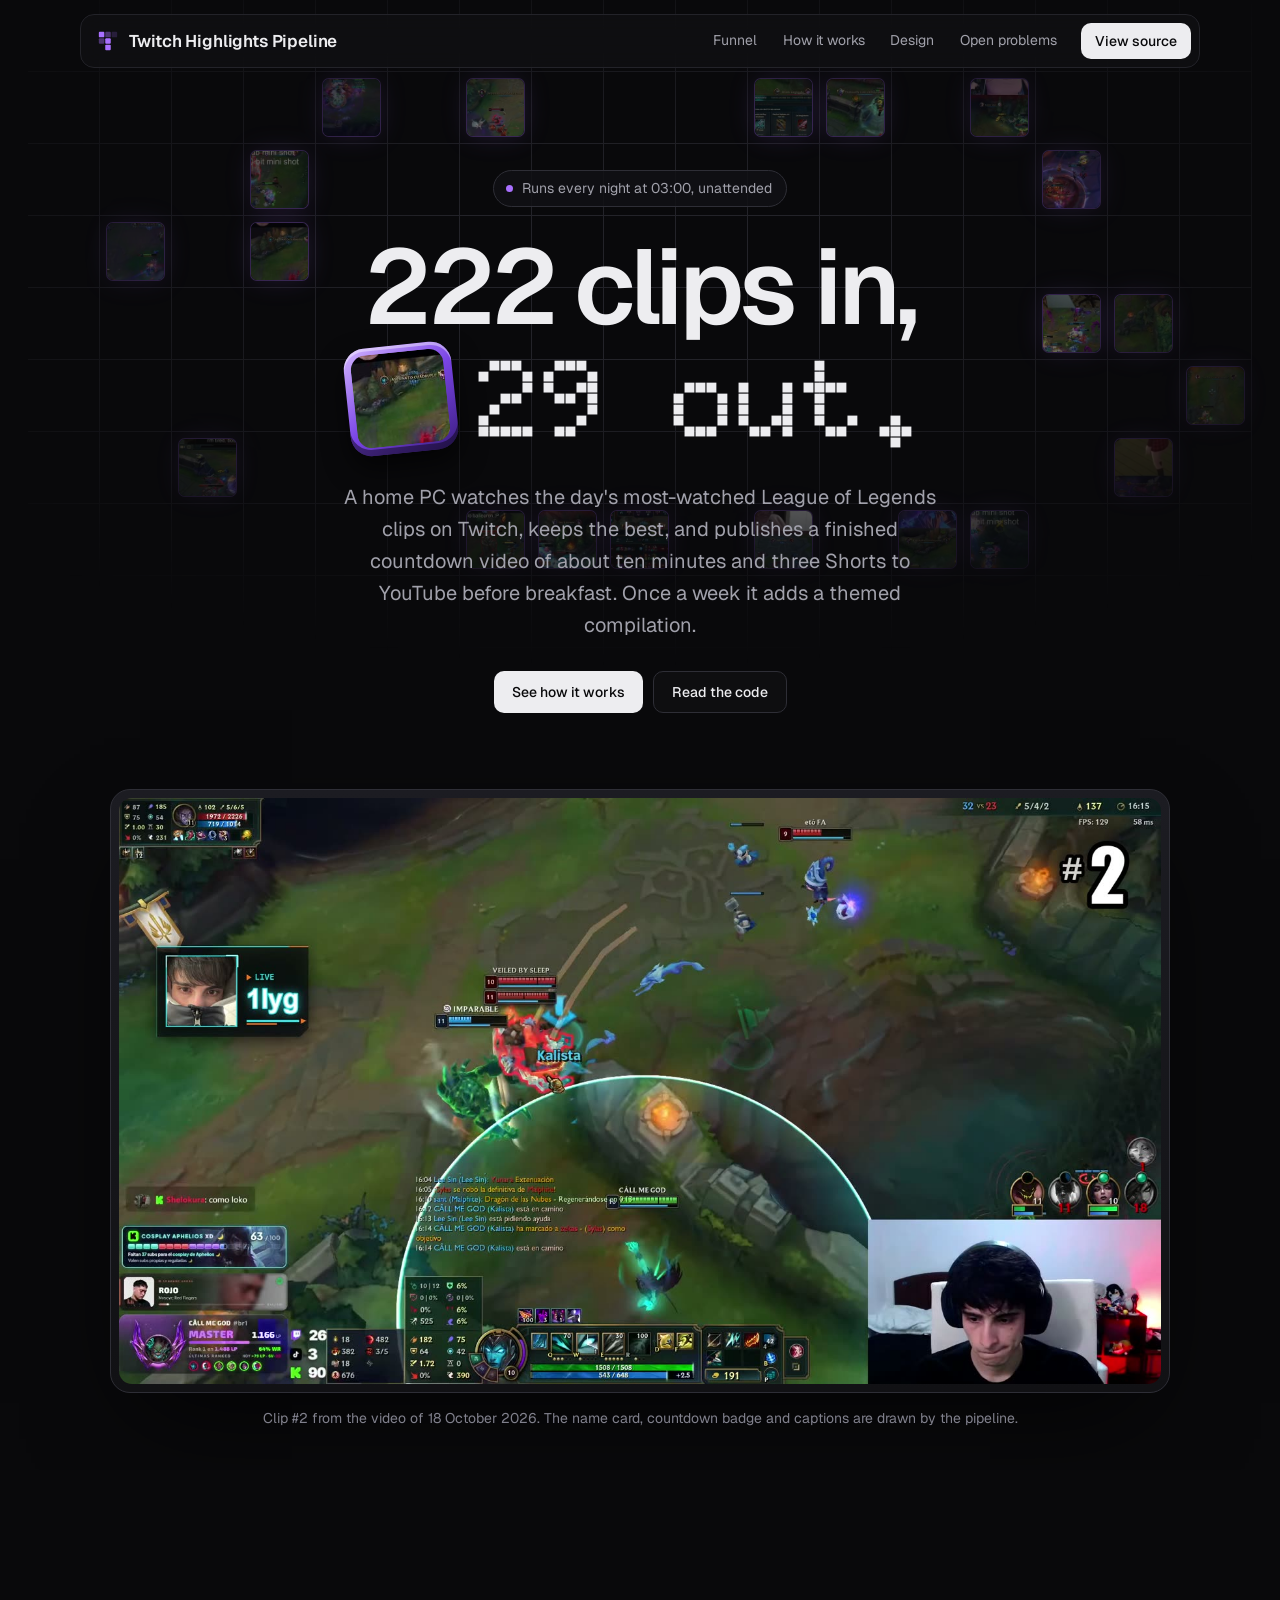
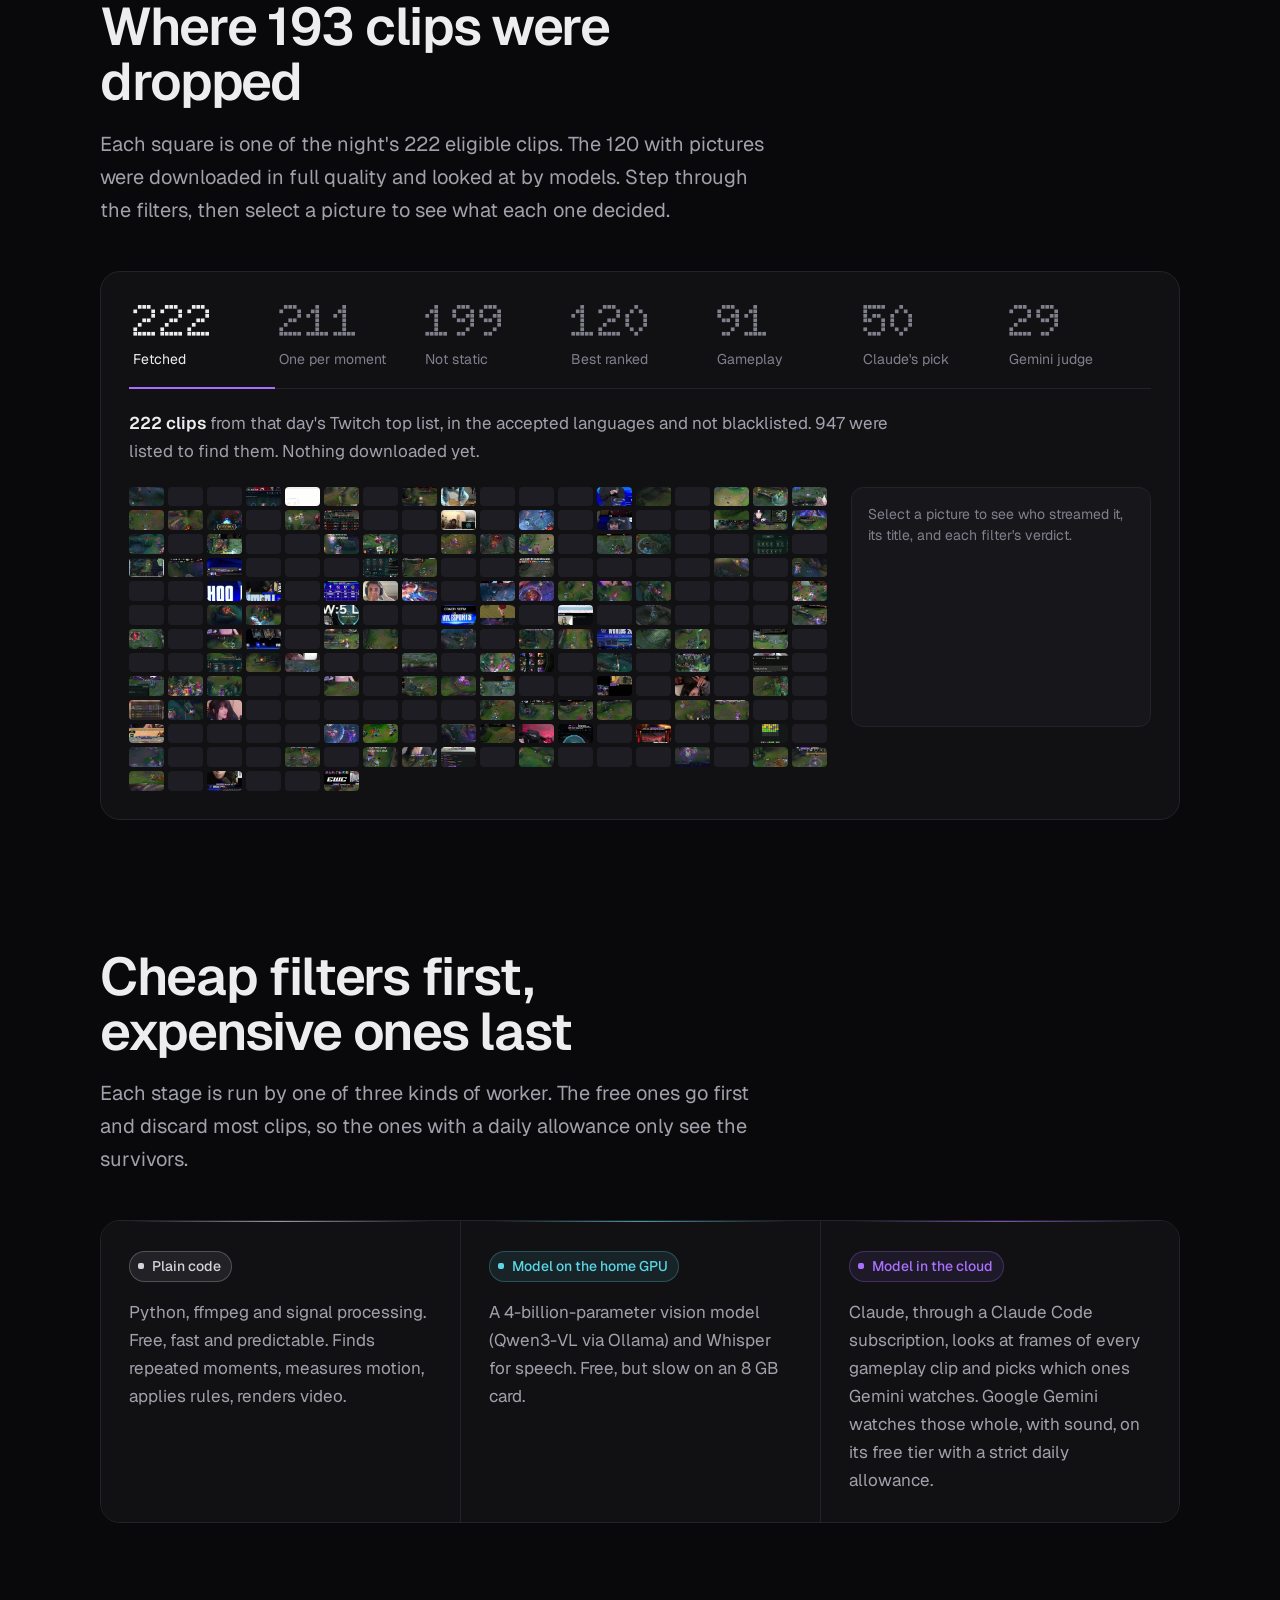
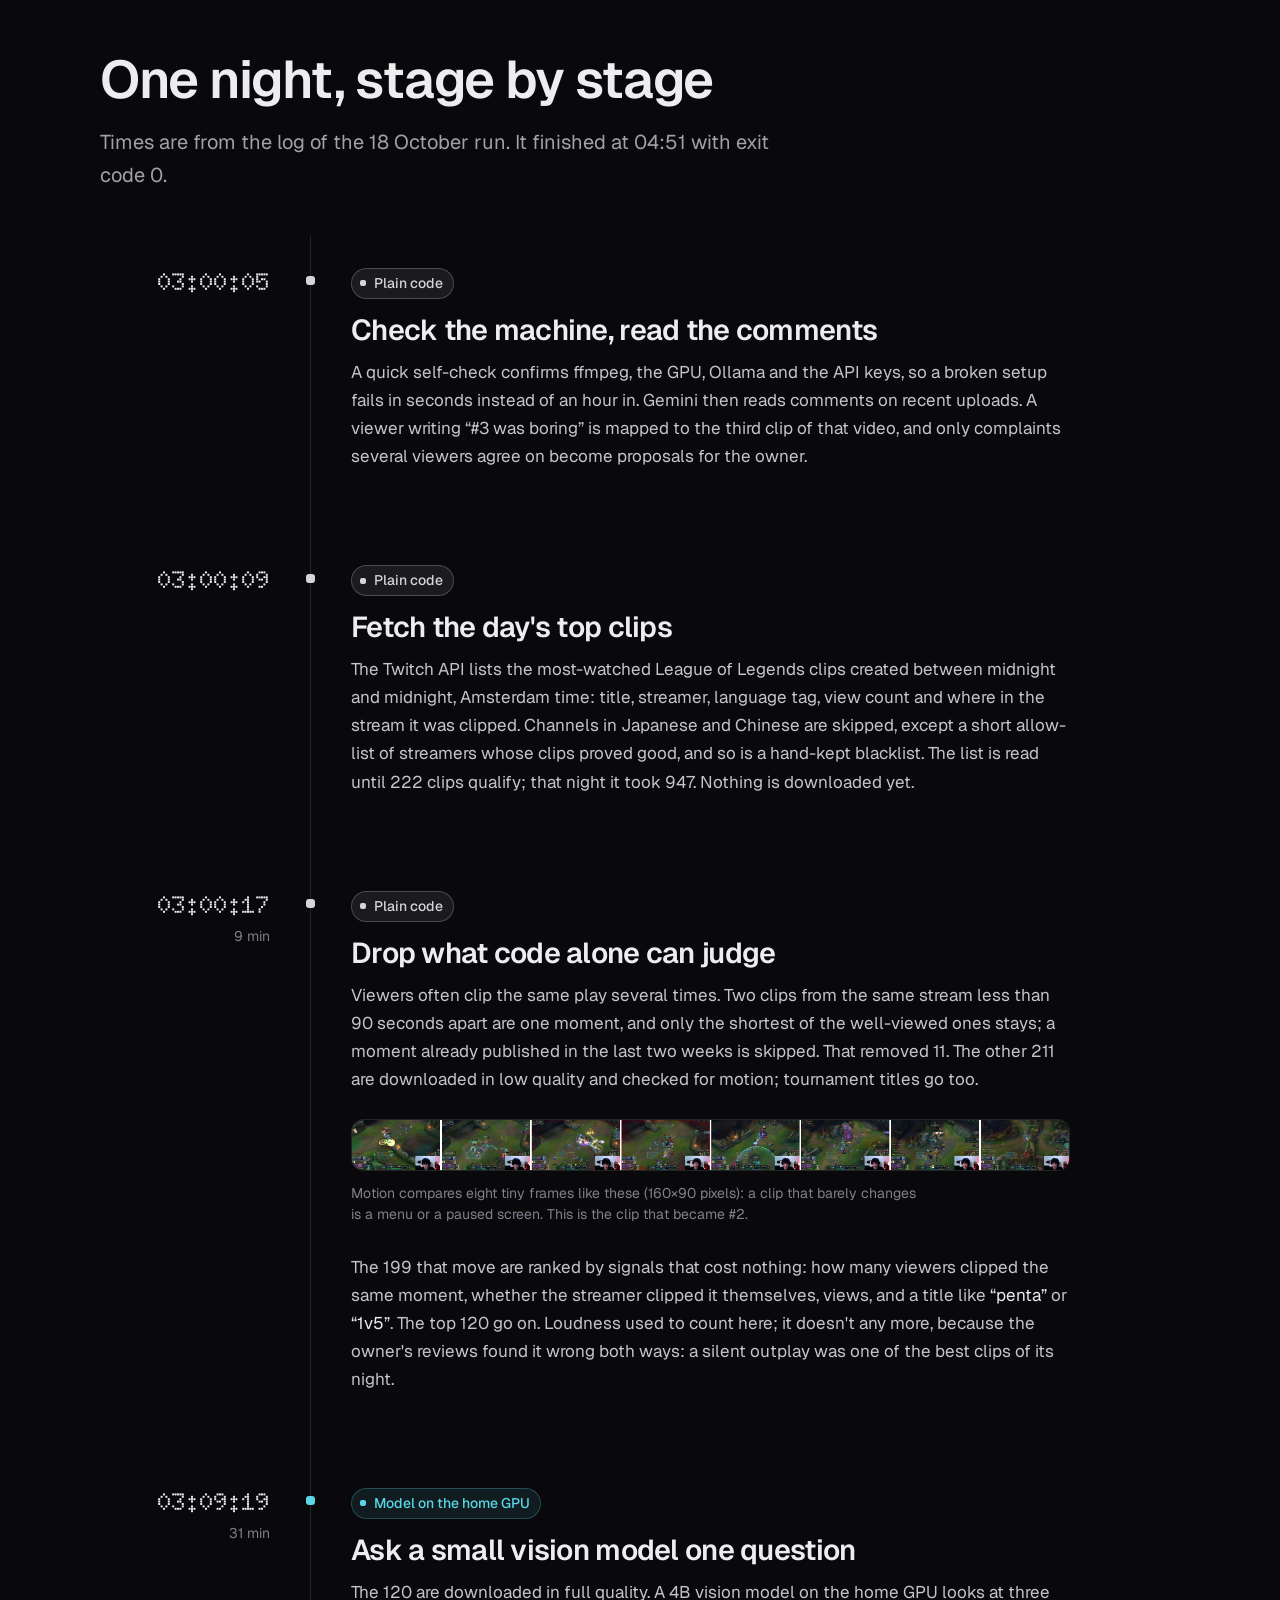
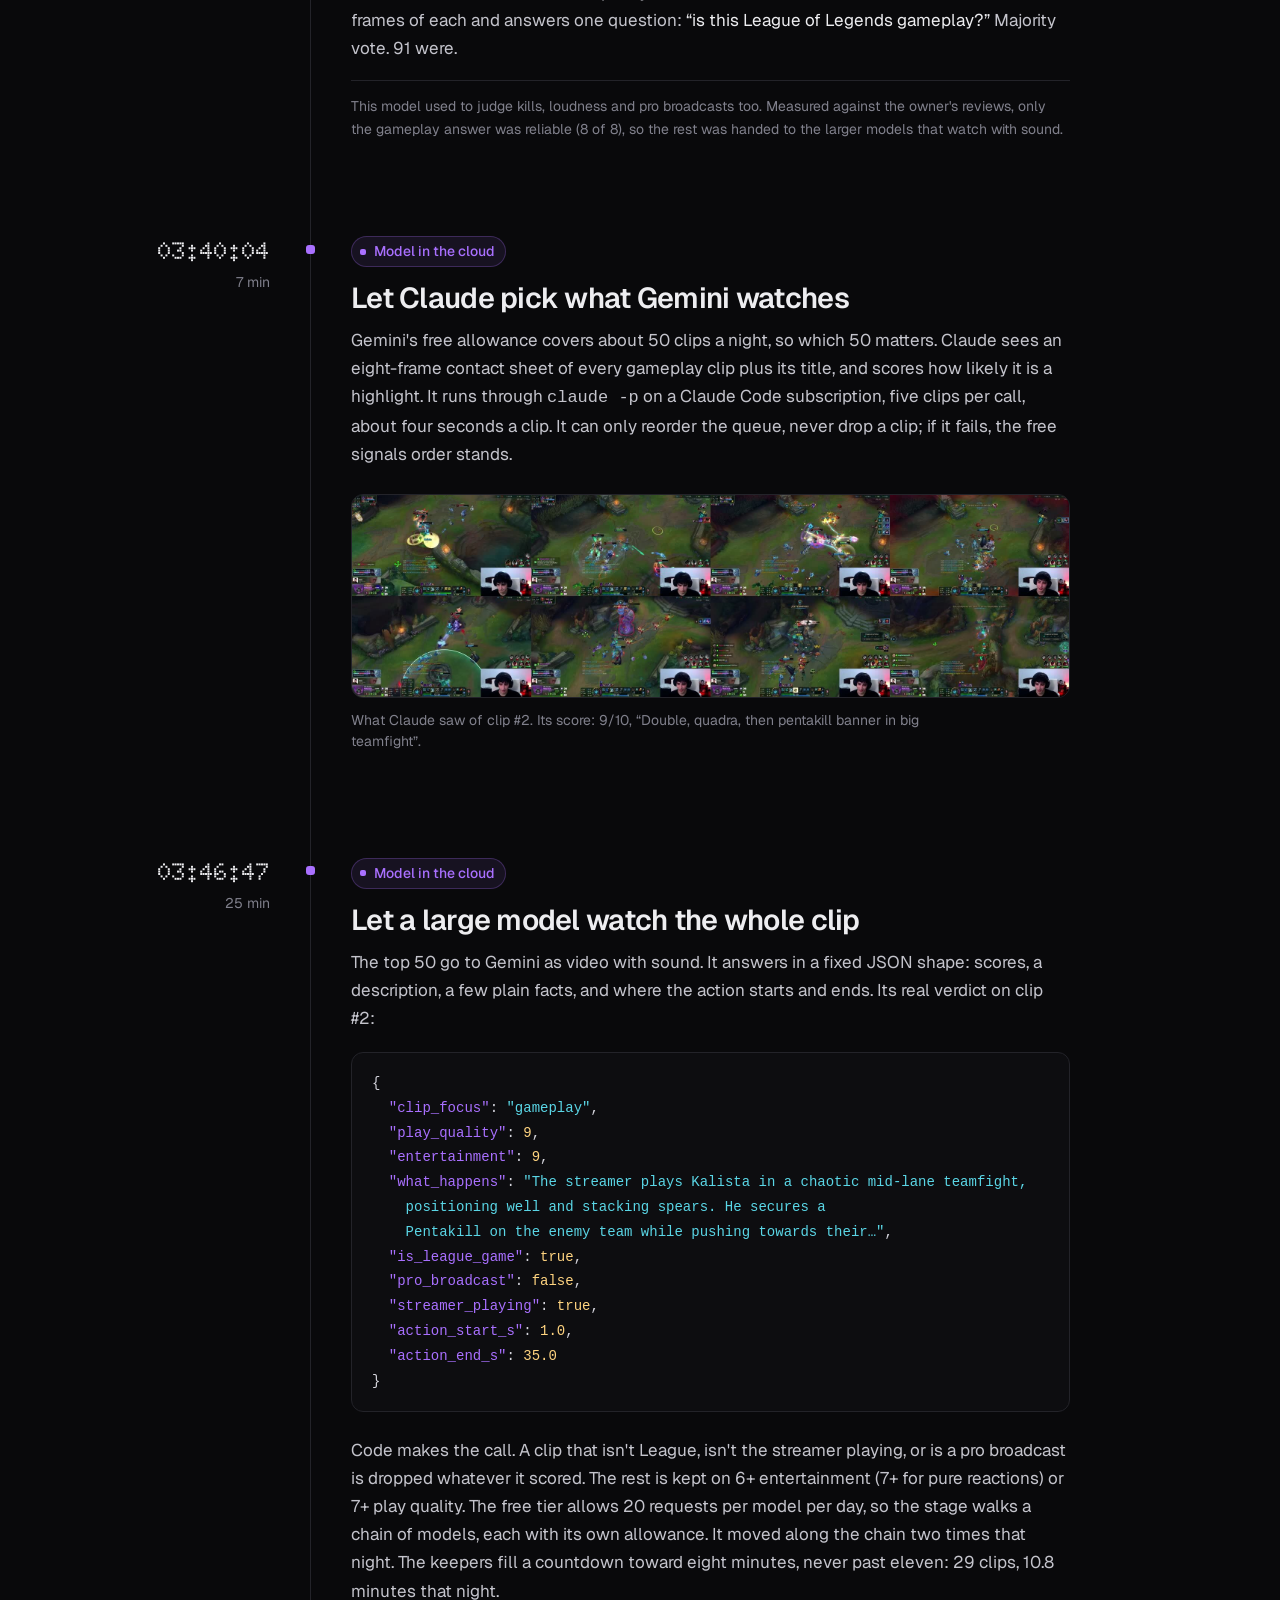
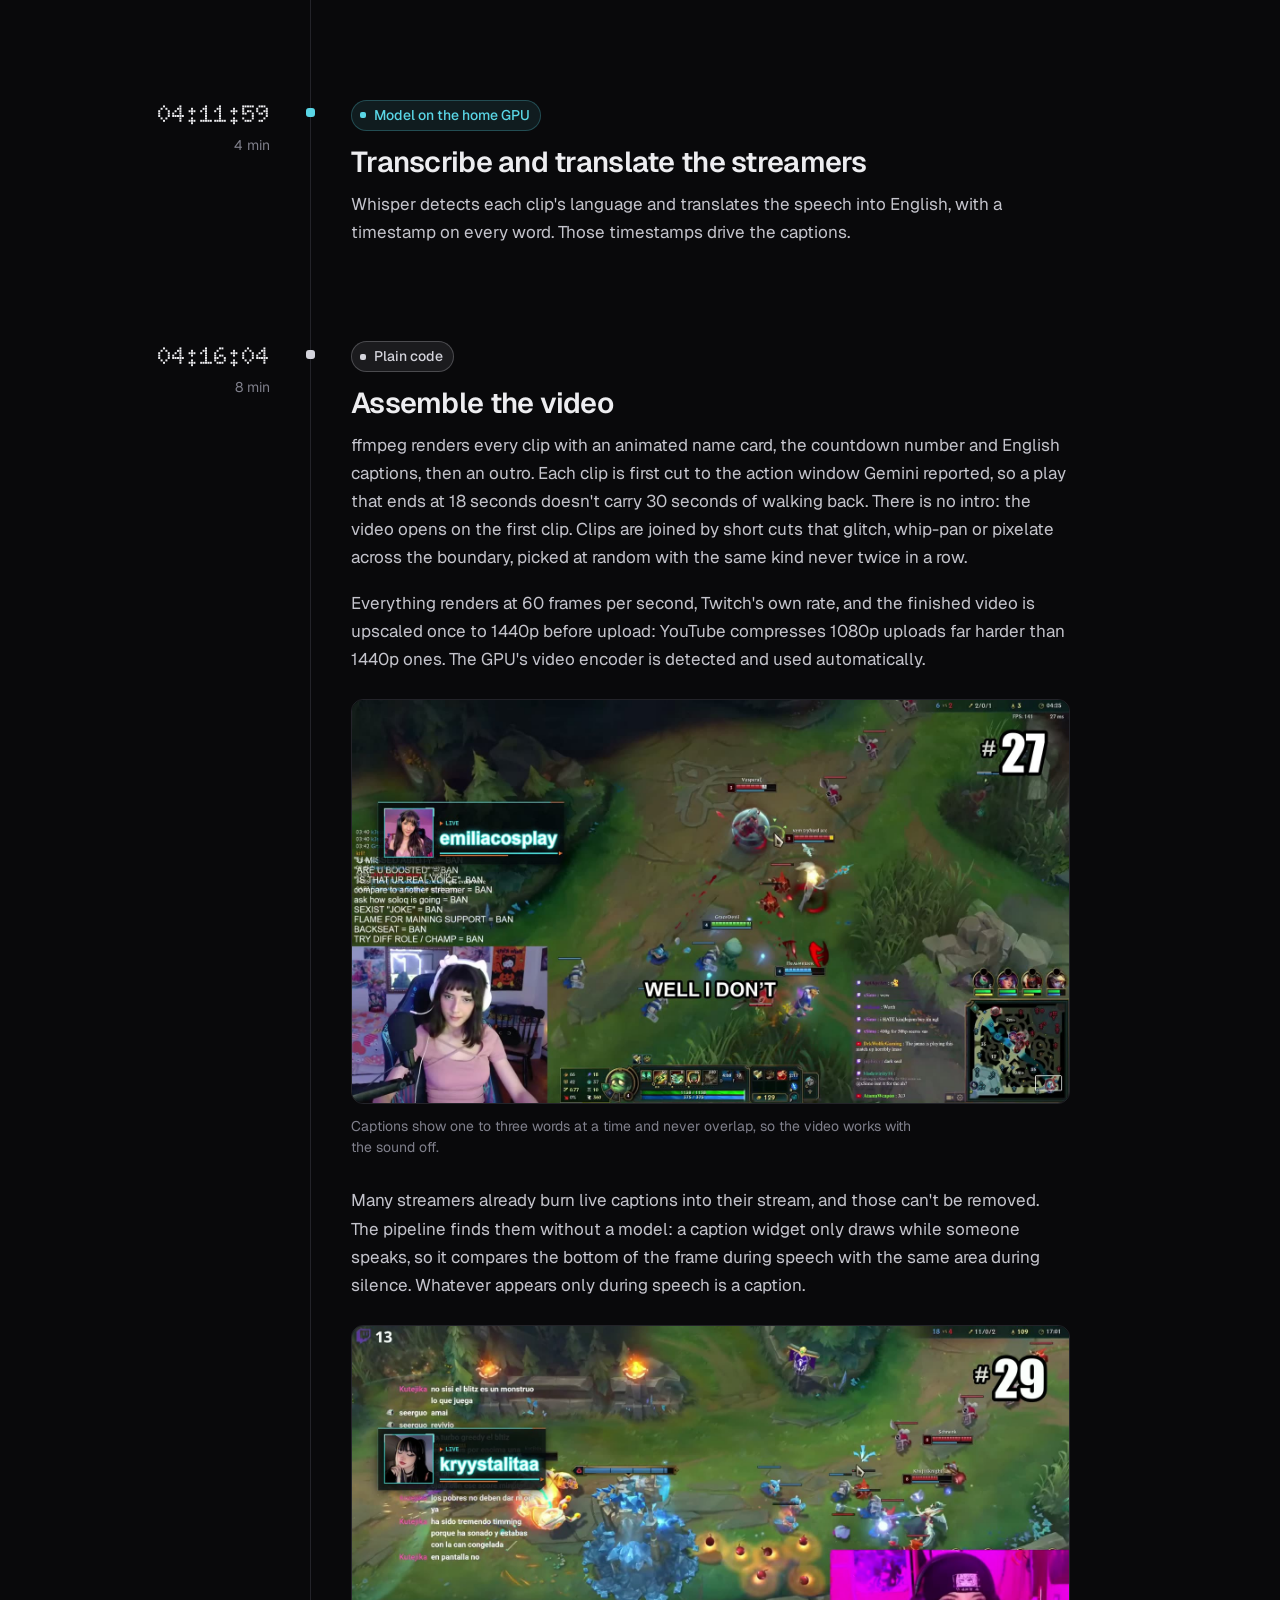
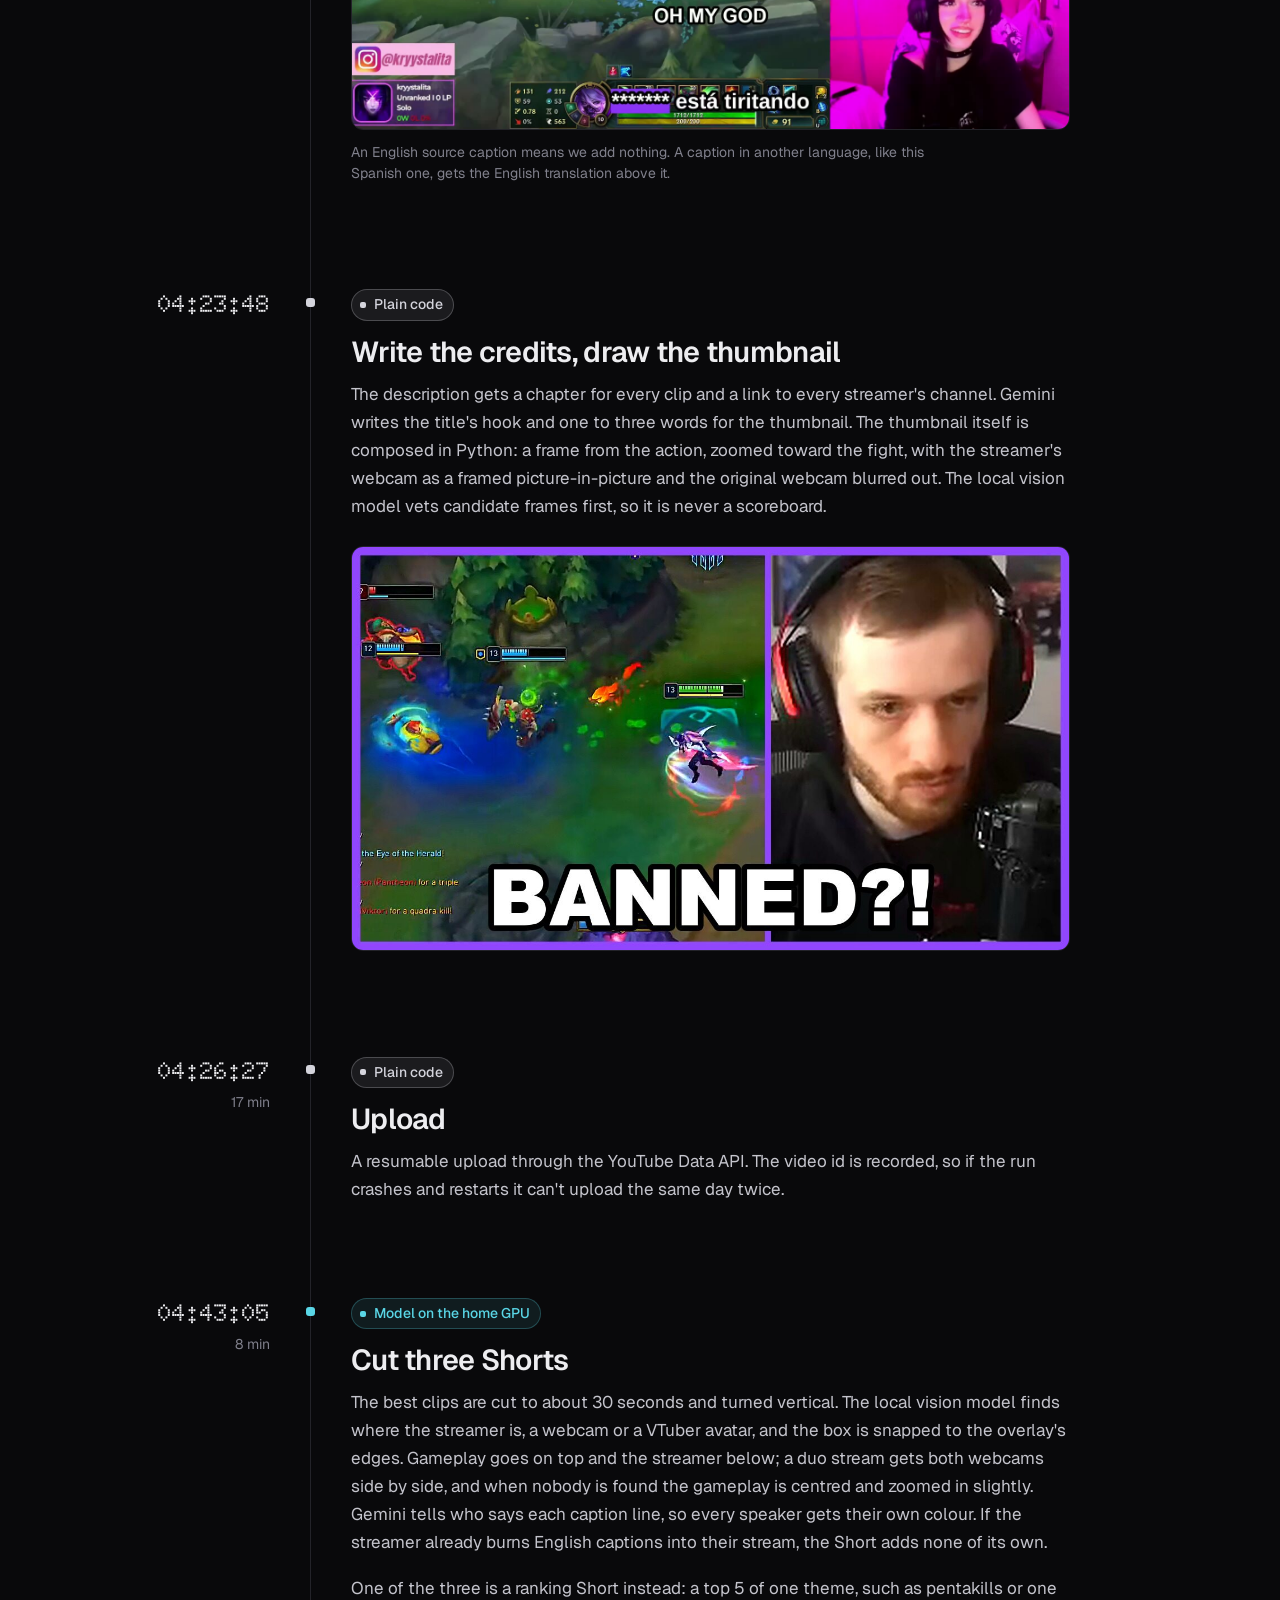
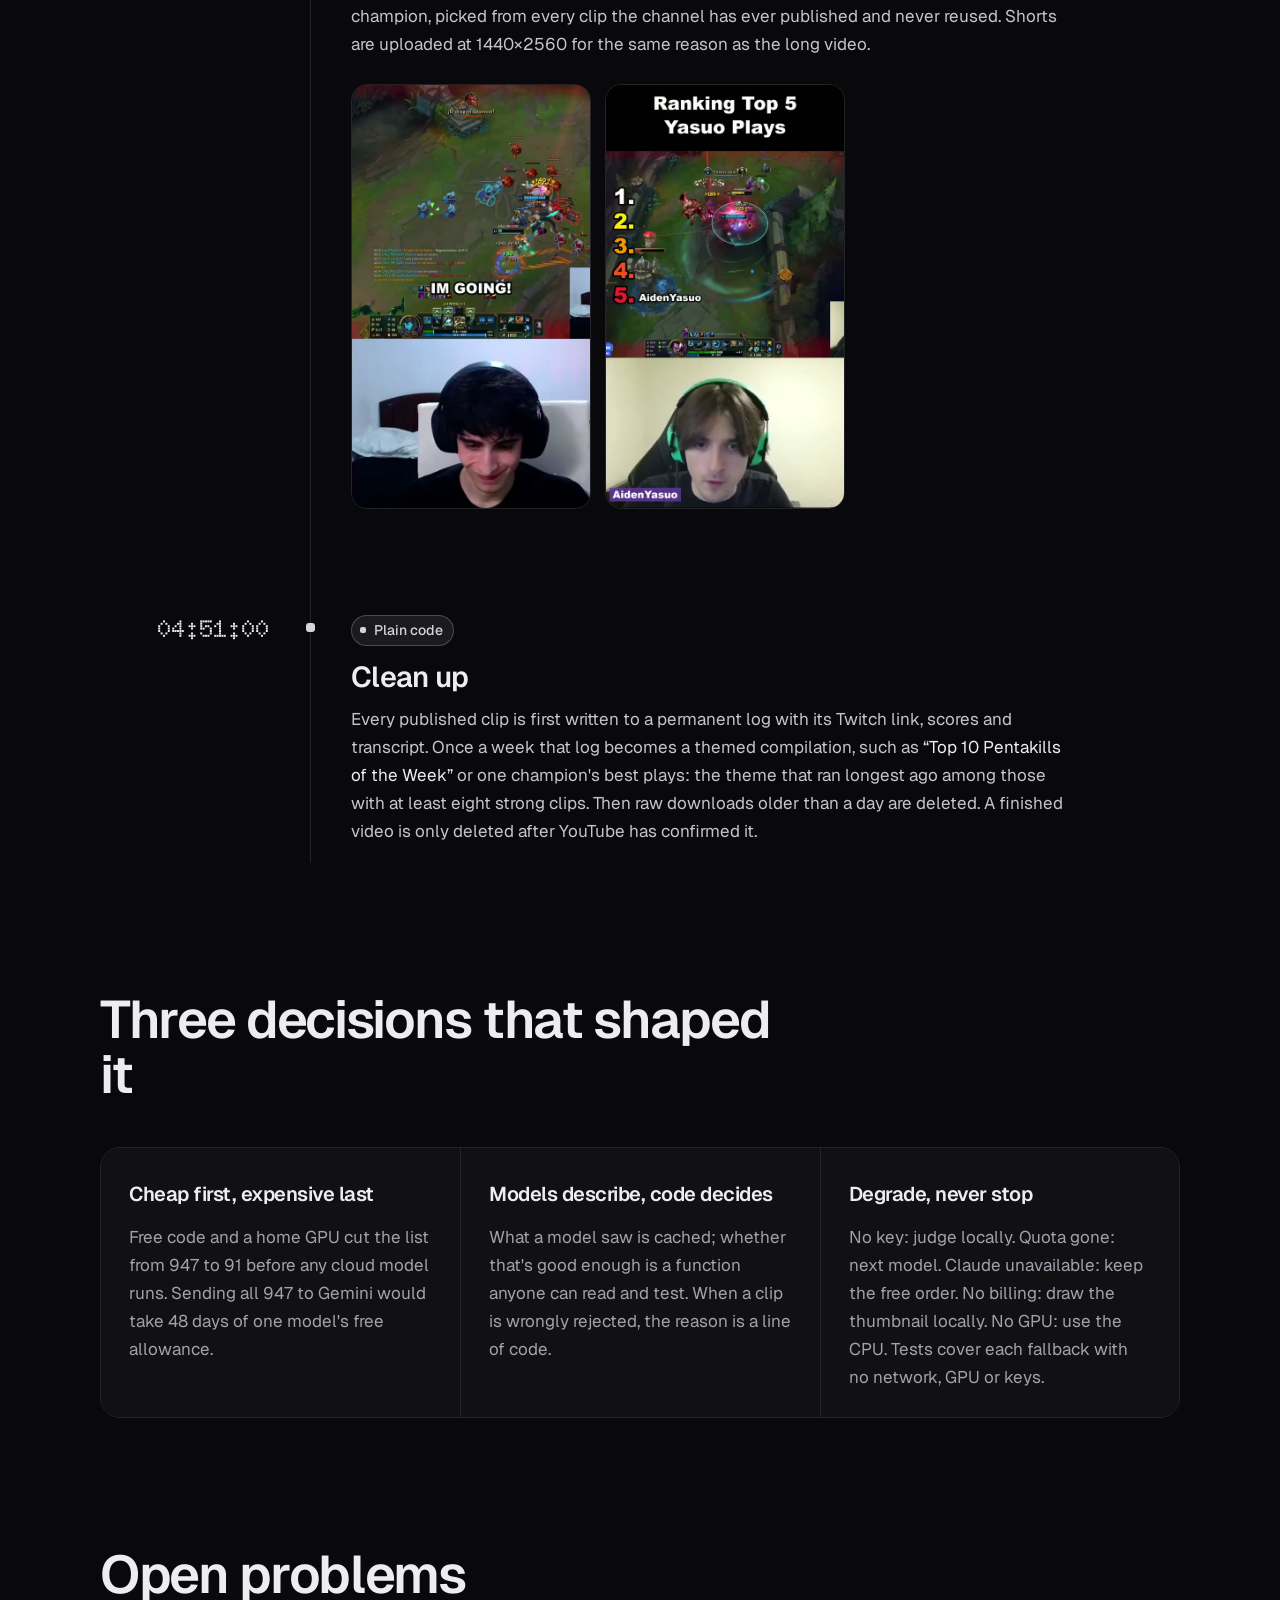
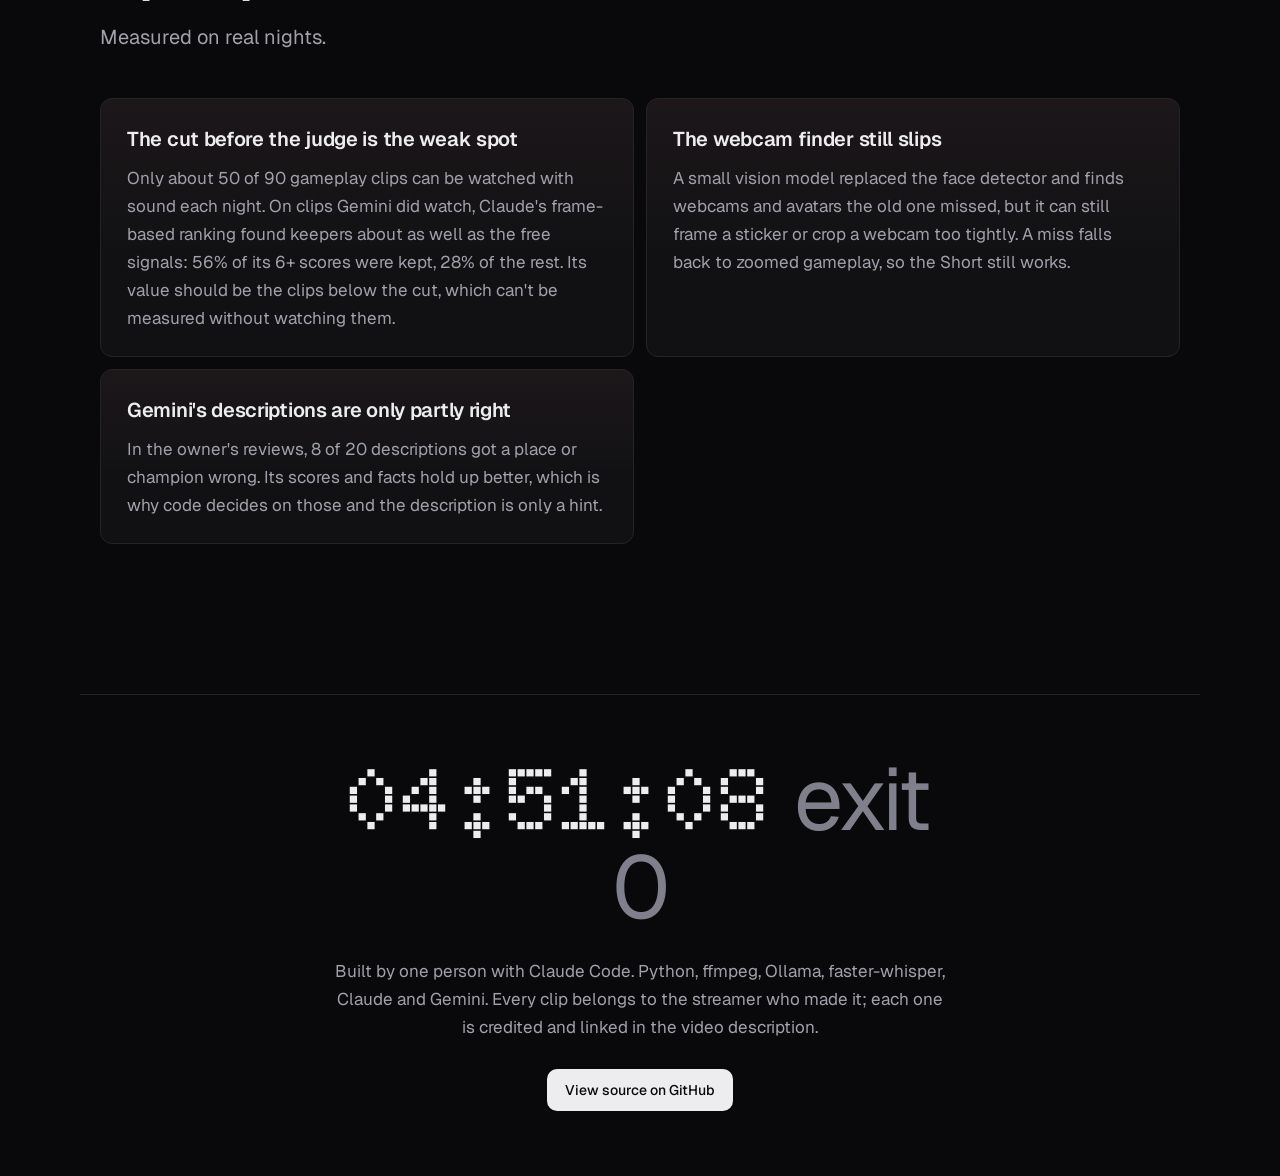
==== commit fd8030bc: "Site: re-exported from the 10-18 night, funnel + stages for the current pipeline; README Co-Authored" ====
--- a/site/index.html
+++ b/site/index.html
@@ -4,7 +4,7 @@
 <meta charset="utf-8">
 <meta name="viewport" content="width=device-width, initial-scale=1">
 <title>Twitch Highlights Pipeline</title>
-<meta name="description" content="An unattended pipeline that watches the day's top League of Legends clips on Twitch, keeps the best, and publishes a finished video to YouTube. How it works, stage by stage.">
+<meta name="description" content="An unattended pipeline that watches the day's top League of Legends clips on Twitch, keeps the best, and publishes a finished video and Shorts to YouTube. How it works, stage by stage.">
 <meta name="theme-color" content="#09090b">
 <link rel="preconnect" href="https://fonts.googleapis.com">
 <link rel="preconnect" href="https://fonts.gstatic.com" crossorigin>
@@ -36,9 +36,9 @@
     <p class="kicker"><span class="dot"></span>Runs every night at 03:00, unattended</p>
     <h1>
       <span class="l1"><span data-n="fetched">222</span> clips in,</span>
-      <span class="l2"><span class="keycap" aria-hidden="true"><img src="assets/keycap.jpg" alt=""></span><span class="pix"><span data-n="final">22</span> out.</span></span>
+      <span class="l2"><span class="keycap" aria-hidden="true"><img src="assets/keycap.jpg" alt=""></span><span class="pix"><span data-n="final">29</span> out.</span></span>
     </h1>
-    <p class="lede">A home PC watches the day's most-watched League of Legends clips on Twitch, keeps the best, and publishes a finished countdown video and three Shorts to YouTube before breakfast.</p>
+    <p class="lede">A home PC watches the day's most-watched League of Legends clips on Twitch, keeps the best, and publishes a finished countdown video of about ten minutes and three Shorts to YouTube before breakfast. Once a week it adds a themed compilation.</p>
     <div class="cta">
       <a class="btn btn-light" href="#stages">See how it works</a>
       <a class="btn btn-ghost" href="https://github.com/Kemonoo/lol-highlights-pipeline">Read the code</a>
@@ -48,24 +48,25 @@
     <div class="frame">
       <video src="assets/hero.mp4" poster="assets/hero.jpg" autoplay muted loop playsinline aria-label="Nine seconds of the finished video, with the streamer's name card and countdown badge drawn by the pipeline."></video>
     </div>
-    <figcaption>Clip #<span data-n="hero_rank">2</span> from the video of <span data-n="date_long">25 September 2026</span>. The name card, countdown badge and captions are drawn by the pipeline.</figcaption>
+    <figcaption>Clip #<span data-n="hero_rank">2</span> from the video of <span data-n="date_long">18 October 2026</span>. The name card, countdown badge and captions are drawn by the pipeline.</figcaption>
   </figure>
 </section>
 
 <section id="funnel" class="section funnel" aria-labelledby="funnel-h">
   <div class="head">
-    <h2 id="funnel-h">Where <span data-n="dropped_total">200</span> clips were dropped</h2>
-    <p>Each square is one clip from that night's Twitch top list. The 52 with pictures were downloaded and examined closely. Step through the filters, then select a picture to see what each one decided.</p>
+    <h2 id="funnel-h">Where <span data-n="dropped_total">193</span> clips were dropped</h2>
+    <p>Each square is one of the night's <span data-n="fetched">222</span> eligible clips. The <span data-n="kept">120</span> with pictures were downloaded in full quality and looked at by models. Step through the filters, then select a picture to see what each one decided.</p>
   </div>
 
   <div class="panel funnel-panel">
     <ol class="steps" role="tablist" aria-label="Filter steps">
       <li><button role="tab" data-step="0" aria-selected="true"><b data-n="fetched">222</b><span>Fetched</span></button></li>
-      <li><button role="tab" data-step="1"><b data-n="scored">171</b><span>Language</span></button></li>
-      <li><button role="tab" data-step="2"><b data-n="passed">126</b><span>Sound and motion</span></button></li>
-      <li><button role="tab" data-step="3"><b data-n="kept">52</b><span>Best ranked</span></button></li>
-      <li><button role="tab" data-step="4"><b data-n="vlm_kept">35</b><span>Local vision model</span></button></li>
-      <li><button role="tab" data-step="5"><b data-n="final">22</b><span>Gemini judge</span></button></li>
+      <li><button role="tab" data-step="1"><b data-n="moments">211</b><span>One per moment</span></button></li>
+      <li><button role="tab" data-step="2"><b data-n="passed">199</b><span>Not static</span></button></li>
+      <li><button role="tab" data-step="3"><b data-n="kept">120</b><span>Best ranked</span></button></li>
+      <li><button role="tab" data-step="4"><b data-n="gameplay">91</b><span>Gameplay</span></button></li>
+      <li><button role="tab" data-step="5"><b data-n="judged">50</b><span>Claude's pick</span></button></li>
+      <li><button role="tab" data-step="6"><b data-n="final">29</b><span>Gemini judge</span></button></li>
     </ol>
     <p class="step-note" id="step-note" aria-live="polite"></p>
     <div class="grid-wrap">
@@ -80,12 +81,12 @@
 <section class="section workers-sec" aria-labelledby="workers-h">
   <div class="head">
     <h2 id="workers-h">Cheap filters first, expensive ones last</h2>
-    <p>Each stage is run by one of three kinds of worker. The free ones go first and discard most clips, so the one with a daily allowance only sees the survivors.</p>
+    <p>Each stage is run by one of three kinds of worker. The free ones go first and discard most clips, so the ones with a daily allowance only see the survivors.</p>
   </div>
   <ul class="workers">
     <li class="w-code">
       <span class="tag">Plain code</span>
-      <p>Python, ffmpeg and signal processing. Free, fast and predictable. Measures loudness and motion, applies rules, renders video.</p>
+      <p>Python, ffmpeg and signal processing. Free, fast and predictable. Finds repeated moments, measures motion, applies rules, renders video.</p>
     </li>
     <li class="w-local">
       <span class="tag">Model on the home GPU</span>
@@ -93,7 +94,7 @@
     </li>
     <li class="w-cloud">
       <span class="tag">Model in the cloud</span>
-      <p>Google Gemini watches whole clips with sound. It runs on the free tier, so it has a strict daily allowance.</p>
+      <p>Claude, through a Claude Code subscription, looks at frames of every gameplay clip and picks which ones Gemini watches. Google Gemini watches those whole, with sound, on its free tier with a strict daily allowance.</p>
     </li>
   </ul>
 </section>
@@ -101,13 +102,13 @@
 <section id="stages" class="section stages" aria-labelledby="stages-h">
   <div class="head">
     <h2 id="stages-h">One night, stage by stage</h2>
-    <p>Times are from the log of the <span data-n="date_short">25 September</span> run. It finished at <span data-n="finish_hm">05:53</span> with exit code <span data-n="exit">0</span>.</p>
+    <p>Times are from the log of the <span data-n="date_short">18 October</span> run. It finished at <span data-n="finish_hm">04:51</span> with exit code <span data-n="exit">0</span>.</p>
   </div>
 
   <ol class="timeline">
 
   <li class="stage w-code">
-    <div class="when"><time data-n="t_doctor">03:00:08</time></div>
+    <div class="when"><time data-n="t_doctor">03:00:05</time></div>
     <div class="what">
       <span class="tag">Plain code</span>
       <h3>Check the machine, read the comments</h3>
@@ -116,81 +117,76 @@
   </li>
 
   <li class="stage w-code">
-    <div class="when"><time data-n="t_fetch">03:00:14</time></div>
+    <div class="when"><time data-n="t_fetch">03:00:09</time></div>
     <div class="what">
       <span class="tag">Plain code</span>
       <h3>Fetch the day's top clips</h3>
-      <p>The Twitch API lists the most-watched League of Legends clips created between midnight and midnight, Amsterdam time: title, streamer, language tag and view count. That night: <span data-n="fetched">222</span> clips. Nothing is downloaded yet, because most will be dropped on this information alone.</p>
-    </div>
-  </li>
-
-  <li class="stage w-code">
-    <div class="when"><time data-n="t_prefilter">03:00:20</time><span class="took" data-n="d_prefilter">7 min</span></div>
+      <p>The Twitch API lists the most-watched League of Legends clips created between midnight and midnight, Amsterdam time: title, streamer, language tag, view count and where in the stream it was clipped. Channels in Japanese and Chinese are skipped, except a short allow-list of streamers whose clips proved good, and so is a hand-kept blacklist. The list is read until <span data-n="fetched">222</span> clips qualify; that night it took <span data-n="listed">947</span>. Nothing is downloaded yet.</p>
+    </div>
+  </li>
+
+  <li class="stage w-code">
+    <div class="when"><time data-n="t_prefilter">03:00:17</time><span class="took" data-n="d_prefilter">9 min</span></div>
     <div class="what">
       <span class="tag">Plain code</span>
       <h3>Drop what code alone can judge</h3>
-      <p>Channels outside the supported languages go first (<span data-n="drop_lang">51</span> that night), along with a hand-kept blacklist and tournament titles. The other <span data-n="scored">171</span> are downloaded in low quality and measured.</p>
+      <p>Viewers often clip the same play several times. Two clips from the same stream less than 90 seconds apart are one moment, and only the shortest of the well-viewed ones stays; a moment already published in the last two weeks is skipped. That removed <span data-n="drop_moment">11</span>. The other <span data-n="moments">211</span> are downloaded in low quality and checked for motion; tournament titles go too.</p>
       <figure class="media">
         <img src="assets/filmstrip.jpg" width="2602" height="180" loading="lazy" alt="Eight small frames sampled evenly across one clip.">
-        <img class="wave" src="assets/wave.png" width="1600" height="200" loading="lazy" alt="The audio waveform of the same clip.">
-        <figcaption>Motion compares eight tiny frames like these (160×90 pixels). Audio reads the waveform for loudness, spikes, pitch energy and how much of the clip is loud. This is the clip that became #<span data-n="hero_rank">2</span>.</figcaption>
-      </figure>
-      <p>A clip is dropped if it is quiet (audio below 0.22) or static (motion below 0.015). A title containing <q>penta</q>, <q>1v5</q> or <q>outplay</q> skips the audio test: a silent pentakill once got thrown out for being quiet, and the streamer's own title is a stronger signal than their volume. The <span data-n="passed">126</span> that pass are ranked by title keyword, loudness and views; the top <span data-n="kept">52</span> go on.</p>
-      <p class="note">Thresholds and weights are set by hand. A logistic regression was once fitted to hand labels to suggest values, but the pipeline doesn't load it.</p>
+        <figcaption>Motion compares eight tiny frames like these (160×90 pixels): a clip that barely changes is a menu or a paused screen. This is the clip that became #<span data-n="hero_rank">2</span>.</figcaption>
+      </figure>
+      <p>The <span data-n="passed">199</span> that move are ranked by signals that cost nothing: how many viewers clipped the same moment, whether the streamer clipped it themselves, views, and a title like <q>penta</q> or <q>1v5</q>. The top <span data-n="kept">120</span> go on. Loudness used to count here; it doesn't any more, because the owner's reviews found it wrong both ways: a silent outplay was one of the best clips of its night.</p>
     </div>
   </li>
 
   <li class="stage w-local">
-    <div class="when"><time data-n="t_vlm_filter">03:07:45</time><span class="took" data-n="d_vlm_filter">121 min</span></div>
+    <div class="when"><time data-n="t_vlm_filter">03:09:19</time><span class="took" data-n="d_vlm_filter">31 min</span></div>
     <div class="what">
       <span class="tag">Model on the home GPU</span>
-      <h3>Ask a small vision model simple questions</h3>
-      <p>The <span data-n="kept">52</span> are downloaded in full quality. A 4B vision model on the home GPU looks at still frames. Small models get multi-part questions wrong, so each question is asked on its own:</p>
-      <ul class="qs">
-        <li><span>Is this League of Legends gameplay?</span><small>3 frames, majority vote</small></li>
-        <li><span>Is this a professional tournament broadcast?</span><small>1 frame</small></li>
-        <li><span>How many kill notifications? Is there a multikill banner?</span><small>Screen crops every 5 s</small></li>
-      </ul>
-      <figure class="media crops">
-        <img src="assets/crop_banner.jpg" width="512" height="163" loading="lazy" alt="A crop of the top centre of the screen, where multikill announcements appear.">
-        <img src="assets/crop_killfeed.jpg" width="512" height="592" loading="lazy" alt="A crop of the right edge of the screen, where kill notifications appear.">
-        <figcaption>What the model was shown for clip #<span data-n="crop_rank">2</span> <span data-n="crop_note">at 22 seconds: the announcement area and the kill feed</span>. Crops let a small model read HUD text it would miss in the full frame.</figcaption>
-      </figure>
-      <p>The model only describes; it never decides. Its answers are cached, and a plain function turns them into keep or reject:</p>
-<pre class="code"><code><span class="c"># pipeline/filtering/vlm_filter.py · decide(), first match wins</span>
-blacklisted streamer          <span class="r">reject</span>
-not gameplay (vote)           <span class="r">reject</span>
-pro broadcast                 <span class="r">reject</span>
-keyword in title              <span class="k">keep</span>
-multikill banner              <span class="k">keep</span>
-kills confirmed, audio ≥ 0.30 <span class="k">keep</span>
-loud reaction, audio ≥ 0.55   <span class="k">keep</span>   <span class="c"># not for Japanese titles</span>
-anything else                 <span class="r">reject</span></code></pre>
-      <p>Because the rules live outside the model, changing a threshold re-runs in a second from the cache instead of costing another <span data-n="vlm_minutes">121</span> minutes of GPU time. <span data-n="vlm_kept">35</span> clips were kept.</p>
+      <h3>Ask a small vision model one question</h3>
+      <p>The <span data-n="kept">120</span> are downloaded in full quality. A 4B vision model on the home GPU looks at three frames of each and answers one question: <q>is this League of Legends gameplay?</q> Majority vote. <span data-n="gameplay">91</span> were.</p>
+      <p class="note">This model used to judge kills, loudness and pro broadcasts too. Measured against the owner's reviews, only the gameplay answer was reliable (8 of 8), so the rest was handed to the larger models that watch with sound.</p>
     </div>
   </li>
 
   <li class="stage w-cloud">
-    <div class="when"><time data-n="t_api_judge">05:08:36</time><span class="took" data-n="d_api_judge">11 min</span></div>
+    <div class="when"><time data-n="t_prescreen">03:40:04</time><span class="took" data-n="d_prescreen">7 min</span></div>
+    <div class="what">
+      <span class="tag">Model in the cloud</span>
+      <h3>Let Claude pick what Gemini watches</h3>
+      <p>Gemini's free allowance covers about 50 clips a night, so which 50 matters. Claude sees an eight-frame contact sheet of every gameplay clip plus its title, and scores how likely it is a highlight. It runs through <code>claude -p</code> on a Claude Code subscription, five clips per call, about four seconds a clip. It can only reorder the queue, never drop a clip; if it fails, the free signals order stands.</p>
+      <figure class="media">
+        <img src="assets/sheet.jpg" width="1920" height="540" loading="lazy" alt="Eight frames of one clip tiled four by two, as Claude saw them.">
+        <figcaption>What Claude saw of clip #<span data-n="hero_rank">2</span>. Its score: <span data-n="hero_claude">9</span>/10, “<span data-n="hero_claude_note">Double, quadra, then pentakill banner in big teamfight</span>”.</figcaption>
+      </figure>
+    </div>
+  </li>
+
+  <li class="stage w-cloud">
+    <div class="when"><time data-n="t_api_judge">03:46:47</time><span class="took" data-n="d_api_judge">25 min</span></div>
     <div class="what">
       <span class="tag">Model in the cloud</span>
       <h3>Let a large model watch the whole clip</h3>
-      <p>The <span data-n="vlm_kept">35</span> go to Gemini as video with sound. It must answer in a fixed JSON shape; an answer with a missing field counts as no answer. Its real verdict on clip #<span data-n="hero_rank">2</span>:</p>
+      <p>The top <span data-n="judged">50</span> go to Gemini as video with sound. It answers in a fixed JSON shape: scores, a description, a few plain facts, and where the action starts and ends. Its real verdict on clip #<span data-n="hero_rank">2</span>:</p>
 <pre class="code"><code data-n="verdict_html">{
   <span class="p">"clip_focus"</span>: <span class="s">"gameplay"</span>,
-  <span class="p">"play_quality"</span>: <span class="n">8</span>,
-  <span class="p">"entertainment"</span>: <span class="n">8</span>,
-  <span class="p">"what_happens"</span>: <span class="s">"In a decisive League of Legends teamfight, a team executes
-    a coordinated assault, wiping out the opposing squad to
-    secure an Ace. The play concludes with a clean…"</span>,
-  <span class="p">"best_moment_s"</span>: <span class="n">15</span>
+  <span class="p">"play_quality"</span>: <span class="n">9</span>,
+  <span class="p">"entertainment"</span>: <span class="n">9</span>,
+  <span class="p">"what_happens"</span>: <span class="s">"The streamer plays Kalista in a chaotic mid-lane teamfight,
+    positioning well and stacking spears. He secures a
+    Pentakill on the enemy team while pushing towards their…"</span>,
+  <span class="p">"is_league_game"</span>: <span class="n">true</span>,
+  <span class="p">"pro_broadcast"</span>: <span class="n">false</span>,
+  <span class="p">"streamer_playing"</span>: <span class="n">true</span>,
+  <span class="p">"action_start_s"</span>: <span class="n">1.0</span>,
+  <span class="p">"action_end_s"</span>: <span class="n">35.0</span>
 }</code></pre>
-      <p>Code makes the call again: keep clips scoring 6+ on entertainment (7+ for pure reactions) or 7+ on play quality. The free tier allows 20 requests per model per day, so the stage walks a chain of models, each with its own allowance.<span data-n="judge_switch"> It switched models once that night when the first was overloaded.</span> With no key at all it falls back to the local verdicts and still makes a video. The survivors are ordered into a countdown: <span data-n="final">22</span> clips, <span data-n="minutes">11.0</span> minutes of video.</p>
+      <p>Code makes the call. A clip that isn't League, isn't the streamer playing, or is a pro broadcast is dropped whatever it scored. The rest is kept on 6+ entertainment (7+ for pure reactions) or 7+ play quality. The free tier allows 20 requests per model per day, so the stage walks a chain of models, each with its own allowance.<span data-n="judge_switch"> It moved along the chain two times that night.</span> The keepers fill a countdown toward eight minutes, never past eleven: <span data-n="final">29</span> clips, <span data-n="minutes">10.8</span> minutes that night.</p>
     </div>
   </li>
 
   <li class="stage w-local">
-    <div class="when"><time data-n="t_transcribe">05:19:14</time><span class="took" data-n="d_transcribe">2 min</span></div>
+    <div class="when"><time data-n="t_transcribe">04:11:59</time><span class="took" data-n="d_transcribe">4 min</span></div>
     <div class="what">
       <span class="tag">Model on the home GPU</span>
       <h3>Transcribe and translate the streamers</h3>
@@ -199,11 +195,12 @@
   </li>
 
   <li class="stage w-code">
-    <div class="when"><time data-n="t_assemble">05:21:40</time><span class="took" data-n="d_assemble">6 min</span></div>
+    <div class="when"><time data-n="t_assemble">04:16:04</time><span class="took" data-n="d_assemble">8 min</span></div>
     <div class="what">
       <span class="tag">Plain code</span>
       <h3>Assemble the video</h3>
-      <p>ffmpeg renders every clip with an animated name card, the countdown number and English captions, then an outro. There is no intro: the video opens on the first clip. Clips are joined by short cuts that glitch, whip-pan or pixelate across the boundary, picked at random with the same kind never twice in a row. The GPU's video encoder is detected and used automatically.</p>
+      <p>ffmpeg renders every clip with an animated name card, the countdown number and English captions, then an outro. Each clip is first cut to the action window Gemini reported, so a play that ends at 18 seconds doesn't carry 30 seconds of walking back. There is no intro: the video opens on the first clip. Clips are joined by short cuts that glitch, whip-pan or pixelate across the boundary, picked at random with the same kind never twice in a row.</p>
+      <p>Everything renders at 60 frames per second, Twitch's own rate, and the finished video is upscaled once to 1440p before upload: YouTube compresses 1080p uploads far harder than 1440p ones. The GPU's video encoder is detected and used automatically.</p>
       <figure class="media">
         <img src="assets/caption_en.jpg" width="1600" height="900" loading="lazy" alt="A clip from the video with the streamer's name card and the pipeline's English caption.">
         <figcaption>Captions show one to three words at a time and never overlap, so the video works with the sound off.</figcaption>
@@ -211,17 +208,17 @@
       <p>Many streamers already burn live captions into their stream, and those can't be removed. The pipeline finds them without a model: a caption widget only draws while someone speaks, so it compares the bottom of the frame during speech with the same area during silence. Whatever appears only during speech is a caption.</p>
       <figure class="media">
         <img src="assets/caption_translate.jpg" width="1600" height="900" loading="lazy" alt="A streamer's own foreign-language caption at the bottom, with the pipeline's English translation above it.">
-        <figcaption>An English source caption means we add nothing. A caption in another language, like this <span data-n="tr_lang">French</span> one, gets the English translation above it.</figcaption>
-      </figure>
-    </div>
-  </li>
-
-  <li class="stage w-code">
-    <div class="when"><time data-n="t_credits">05:27:33</time></div>
+        <figcaption>An English source caption means we add nothing. A caption in another language, like this <span data-n="tr_lang">Spanish</span> one, gets the English translation above it.</figcaption>
+      </figure>
+    </div>
+  </li>
+
+  <li class="stage w-code">
+    <div class="when"><time data-n="t_credits">04:23:48</time></div>
     <div class="what">
       <span class="tag">Plain code</span>
       <h3>Write the credits, draw the thumbnail</h3>
-      <p>The description gets a chapter for every clip and a link to every streamer's channel. Gemini writes the title's hook and one to three words for the thumbnail. The thumbnail itself is composed in Python: a sharp frame of the best moment, zoomed toward the fight, with the streamer's webcam as a framed picture-in-picture and the original webcam blurred out.</p>
+      <p>The description gets a chapter for every clip and a link to every streamer's channel. Gemini writes the title's hook and one to three words for the thumbnail. The thumbnail itself is composed in Python: a frame from the action, zoomed toward the fight, with the streamer's webcam as a framed picture-in-picture and the original webcam blurred out. The local vision model vets candidate frames first, so it is never a scoreboard.</p>
       <figure class="media">
         <img src="assets/thumb_1.jpg" width="1280" height="720" loading="lazy" alt="The night's thumbnail: a gameplay frame, the streamer's webcam in a white frame, and a short hook in yellow.">
       </figure>
@@ -229,7 +226,7 @@
   </li>
 
   <li class="stage w-code">
-    <div class="when"><time data-n="t_upload">05:29:01</time><span class="took" data-n="d_upload">15 min</span></div>
+    <div class="when"><time data-n="t_upload">04:26:27</time><span class="took" data-n="d_upload">17 min</span></div>
     <div class="what">
       <span class="tag">Plain code</span>
       <h3>Upload</h3>
@@ -238,12 +235,12 @@
   </li>
 
   <li class="stage w-local">
-    <div class="when"><time data-n="t_shorts">05:43:55</time><span class="took" data-n="d_shorts">9 min</span></div>
+    <div class="when"><time data-n="t_shorts">04:43:05</time><span class="took" data-n="d_shorts">8 min</span></div>
     <div class="what">
       <span class="tag">Model on the home GPU</span>
       <h3>Cut three Shorts</h3>
       <p>The best clips are cut to about 30 seconds and turned vertical. The local vision model finds where the streamer is, a webcam or a VTuber avatar, and the box is snapped to the overlay's edges. Gameplay goes on top and the streamer below; a duo stream gets both webcams side by side, and when nobody is found the gameplay is centred and zoomed in slightly. Gemini tells who says each caption line, so every speaker gets their own colour. If the streamer already burns English captions into their stream, the Short adds none of its own.</p>
-      <p>One of the three is a ranking Short instead: a top 5 of one theme, such as pentakills or one champion, picked from every clip the channel has ever published and never reused.</p>
+      <p>One of the three is a ranking Short instead: a top 5 of one theme, such as pentakills or one champion, picked from every clip the channel has ever published and never reused. Shorts are uploaded at 1440×2560 for the same reason as the long video.</p>
       <figure class="media shorts">
         <img src="assets/short_1.jpg" width="540" height="960" loading="lazy" alt="One of the night's vertical Shorts.">
         <img src="assets/short_2.jpg" width="540" height="960" loading="lazy" alt="The night's ranking Short: a numbered top 5 at the side, the streamer's name in the webcam panel.">
@@ -252,11 +249,11 @@
   </li>
 
   <li class="stage w-code">
-    <div class="when"><time data-n="t_cleanup">05:53:03</time></div>
+    <div class="when"><time data-n="t_cleanup">04:51:00</time></div>
     <div class="what">
       <span class="tag">Plain code</span>
       <h3>Clean up</h3>
-      <p>Every published clip is first written to a permanent log with its Twitch link, scores and transcript, which is where the ranking Shorts come from. Then raw downloads older than a day are deleted. A finished video is only deleted after YouTube has confirmed it.</p>
+      <p>Every published clip is first written to a permanent log with its Twitch link, scores and transcript. Once a week that log becomes a themed compilation, such as <q>Top 10 Pentakills of the Week</q> or one champion's best plays: the theme that ran longest ago among those with at least eight strong clips. Then raw downloads older than a day are deleted. A finished video is only deleted after YouTube has confirmed it.</p>
     </div>
   </li>
   </ol>
@@ -269,7 +266,7 @@
   <div class="ideas">
     <div class="idea">
       <h3>Cheap first, expensive last</h3>
-      <p>Free code discards three clips in four before any model runs. Sending all <span data-n="fetched">222</span> to Gemini would take <span data-n="gemini_days">twelve days</span> of one model's free allowance.</p>
+      <p>Free code and a home GPU cut the list from <span data-n="listed">947</span> to <span data-n="gameplay">91</span> before any cloud model runs. Sending all <span data-n="listed">947</span> to Gemini would take <span data-n="gemini_days">48 days</span> of one model's free allowance.</p>
     </div>
     <div class="idea">
       <h3>Models describe, code decides</h3>
@@ -277,7 +274,7 @@
     </div>
     <div class="idea">
       <h3>Degrade, never stop</h3>
-      <p>No key: judge locally. Quota gone: next model. No billing: draw the thumbnail locally. No GPU: use the CPU. Tests cover each fallback with no network, GPU or keys.</p>
+      <p>No key: judge locally. Quota gone: next model. Claude unavailable: keep the free order. No billing: draw the thumbnail locally. No GPU: use the CPU. Tests cover each fallback with no network, GPU or keys.</p>
     </div>
   </div>
 </section>
@@ -288,17 +285,17 @@
     <p>Measured on real nights.</p>
   </div>
   <ul class="limits">
-    <li><h3>The pro-broadcast check is often wrong</h3><p>On one audited night it was right about 2 of 7 rejections. The other five were ordinary streamers.</p></li>
+    <li><h3>The cut before the judge is the weak spot</h3><p>Only about 50 of 90 gameplay clips can be watched with sound each night. On clips Gemini did watch, Claude's frame-based ranking found keepers about as well as the free signals: 56% of its 6+ scores were kept, 28% of the rest. Its value should be the clips below the cut, which can't be measured without watching them.</p></li>
     <li><h3>The webcam finder still slips</h3><p>A small vision model replaced the face detector and finds webcams and avatars the old one missed, but it can still frame a sticker or crop a webcam too tightly. A miss falls back to zoomed gameplay, so the Short still works.</p></li>
-    <li><h3>The filters are tuned on small samples</h3><p>Thresholds were set by hand against a few dozen labelled clips. A review queue now samples every filter's decisions each night to build a proper test set.</p></li>
+    <li><h3>Gemini's descriptions are only partly right</h3><p>In the owner's reviews, 8 of 20 descriptions got a place or champion wrong. Its scores and facts hold up better, which is why code decides on those and the description is only a hint.</p></li>
   </ul>
 </section>
 
 </main>
 
 <footer class="foot">
-  <p class="exit"><span class="pix" data-n="finish">05:53:09</span> exit <span data-n="exit">0</span></p>
-  <p>Built by one person with Claude Code. Python, ffmpeg, Ollama, faster-whisper and Gemini. Every clip belongs to the streamer who made it; each one is credited and linked in the video description.</p>
+  <p class="exit"><span class="pix" data-n="finish">04:51:08</span> exit <span data-n="exit">0</span></p>
+  <p>Built by one person with Claude Code. Python, ffmpeg, Ollama, faster-whisper, Claude and Gemini. Every clip belongs to the streamer who made it; each one is credited and linked in the video description.</p>
   <a class="btn btn-light" href="https://github.com/Kemonoo/lol-highlights-pipeline">View source on GitHub</a>
 </footer>
 
--- a/site/style.css
+++ b/site/style.css
@@ -131,12 +131,12 @@
 
 /* ---------- funnel ---------- */
 .funnel-panel { padding: 6px 28px 28px; }
-.steps { list-style: none; margin: 0; padding: 0; display: grid; grid-template-columns: repeat(6, 1fr); border-bottom: 1px solid var(--line); }
+.steps { list-style: none; margin: 0; padding: 0; display: grid; grid-template-columns: repeat(7, 1fr); border-bottom: 1px solid var(--line); }
 .steps button {
   all: unset; box-sizing: border-box; cursor: pointer; width: 100%; padding: 20px 4px 18px;
   color: var(--dim); border-bottom: 2px solid transparent; margin-bottom: -1px; transition: color .15s;
 }
-.steps b { display: block; font: 800 clamp(2rem, 4.2vw, 3.2rem)/1 var(--pix); color: var(--dim); margin-bottom: 8px; transition: color .15s; }
+.steps b { display: block; font: 800 clamp(1.8rem, 3.6vw, 2.8rem)/1 var(--pix); color: var(--dim); margin-bottom: 8px; transition: color .15s; }
 .steps span { font-size: var(--fs-sm); line-height: 1.3; display: block; }
 .steps button:hover, .steps button:hover b { color: var(--text); }
 .steps button[aria-selected="true"] { color: var(--text); border-bottom-color: var(--violet); }
@@ -258,7 +258,7 @@
   .hero-grid { grid-template-columns: repeat(auto-fill, 52px); grid-auto-rows: 52px; }
   .section { padding: 96px 16px 0; }
   .funnel-panel { padding: 4px 14px 16px; }
-  .steps { grid-template-columns: repeat(3, 1fr); }
+  .steps { grid-template-columns: repeat(4, 1fr); }
   .grid { grid-template-columns: repeat(11, 1fr); gap: 3px; }
   .stage { grid-template-columns: minmax(0, 1fr); }
   .when { text-align: left; padding: 30px 0 0 24px; border-left: 1px solid var(--line); display: flex; gap: .8rem; align-items: baseline; }
